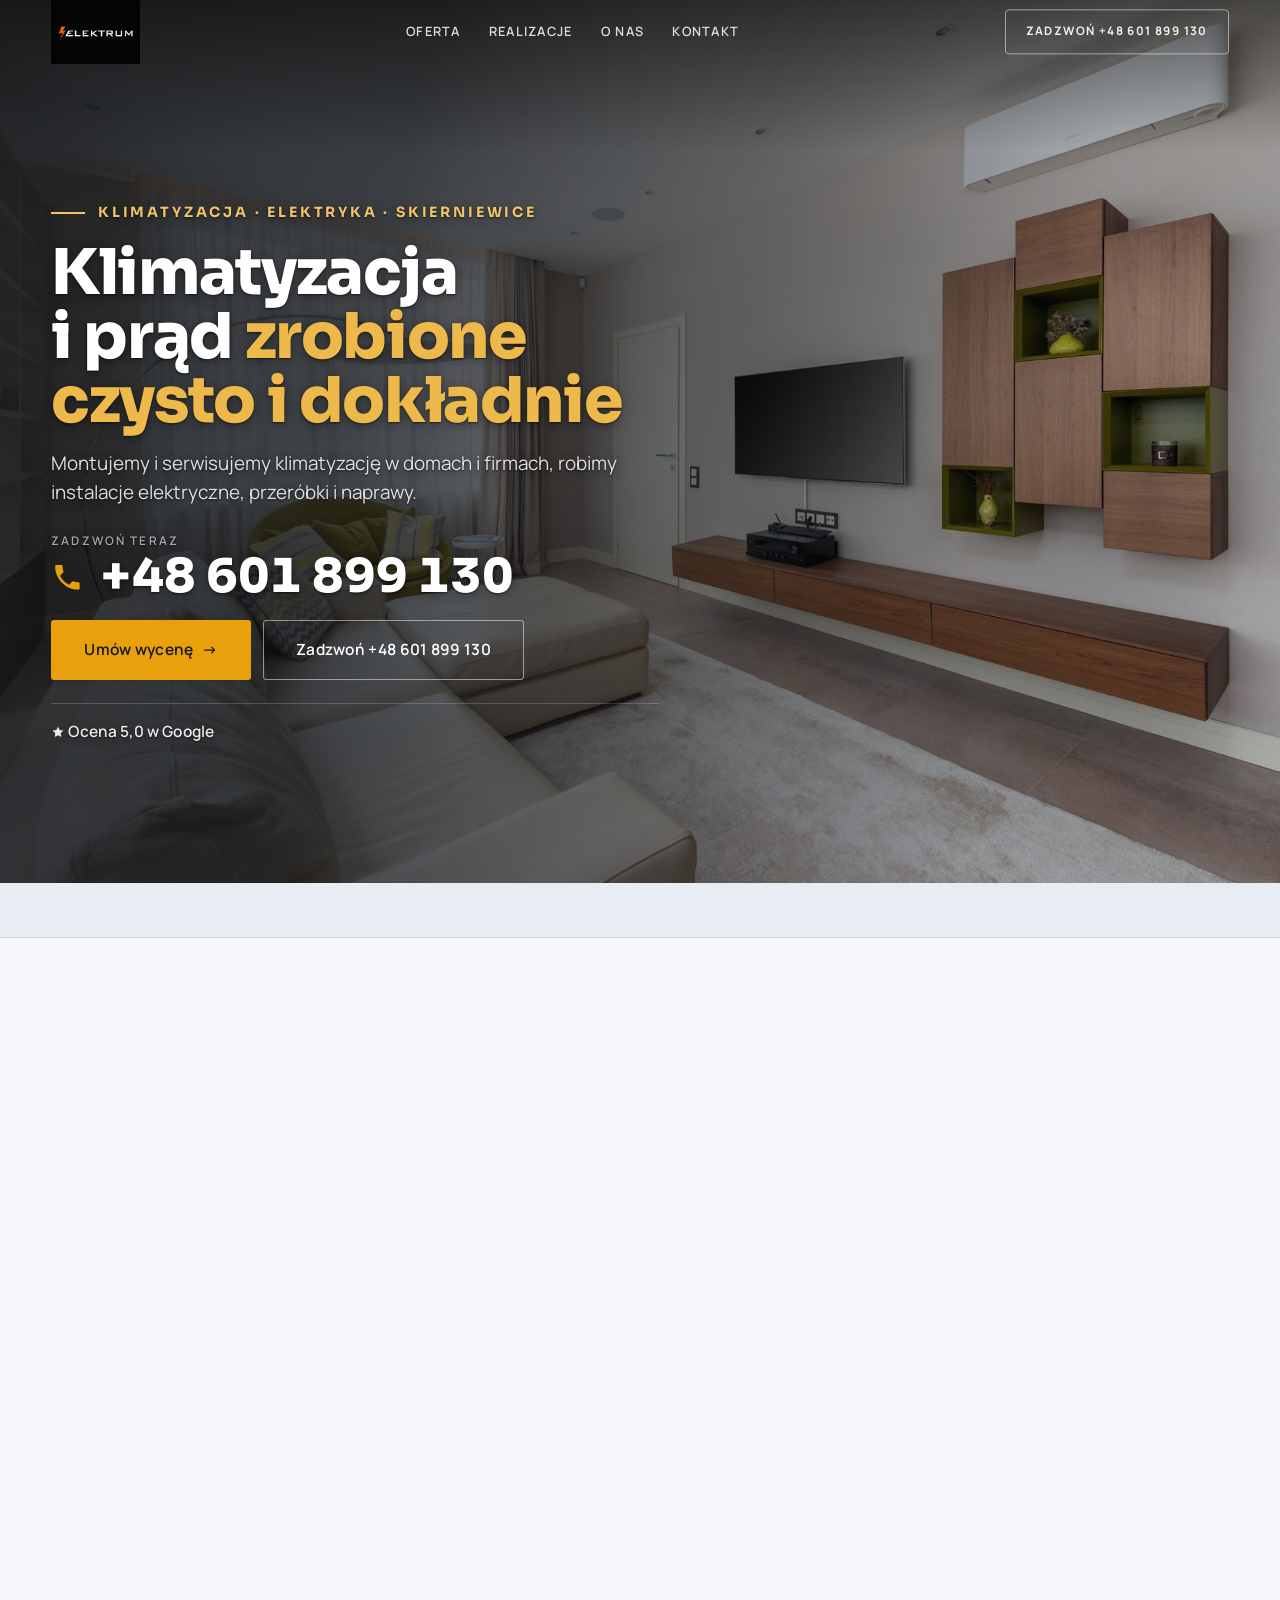
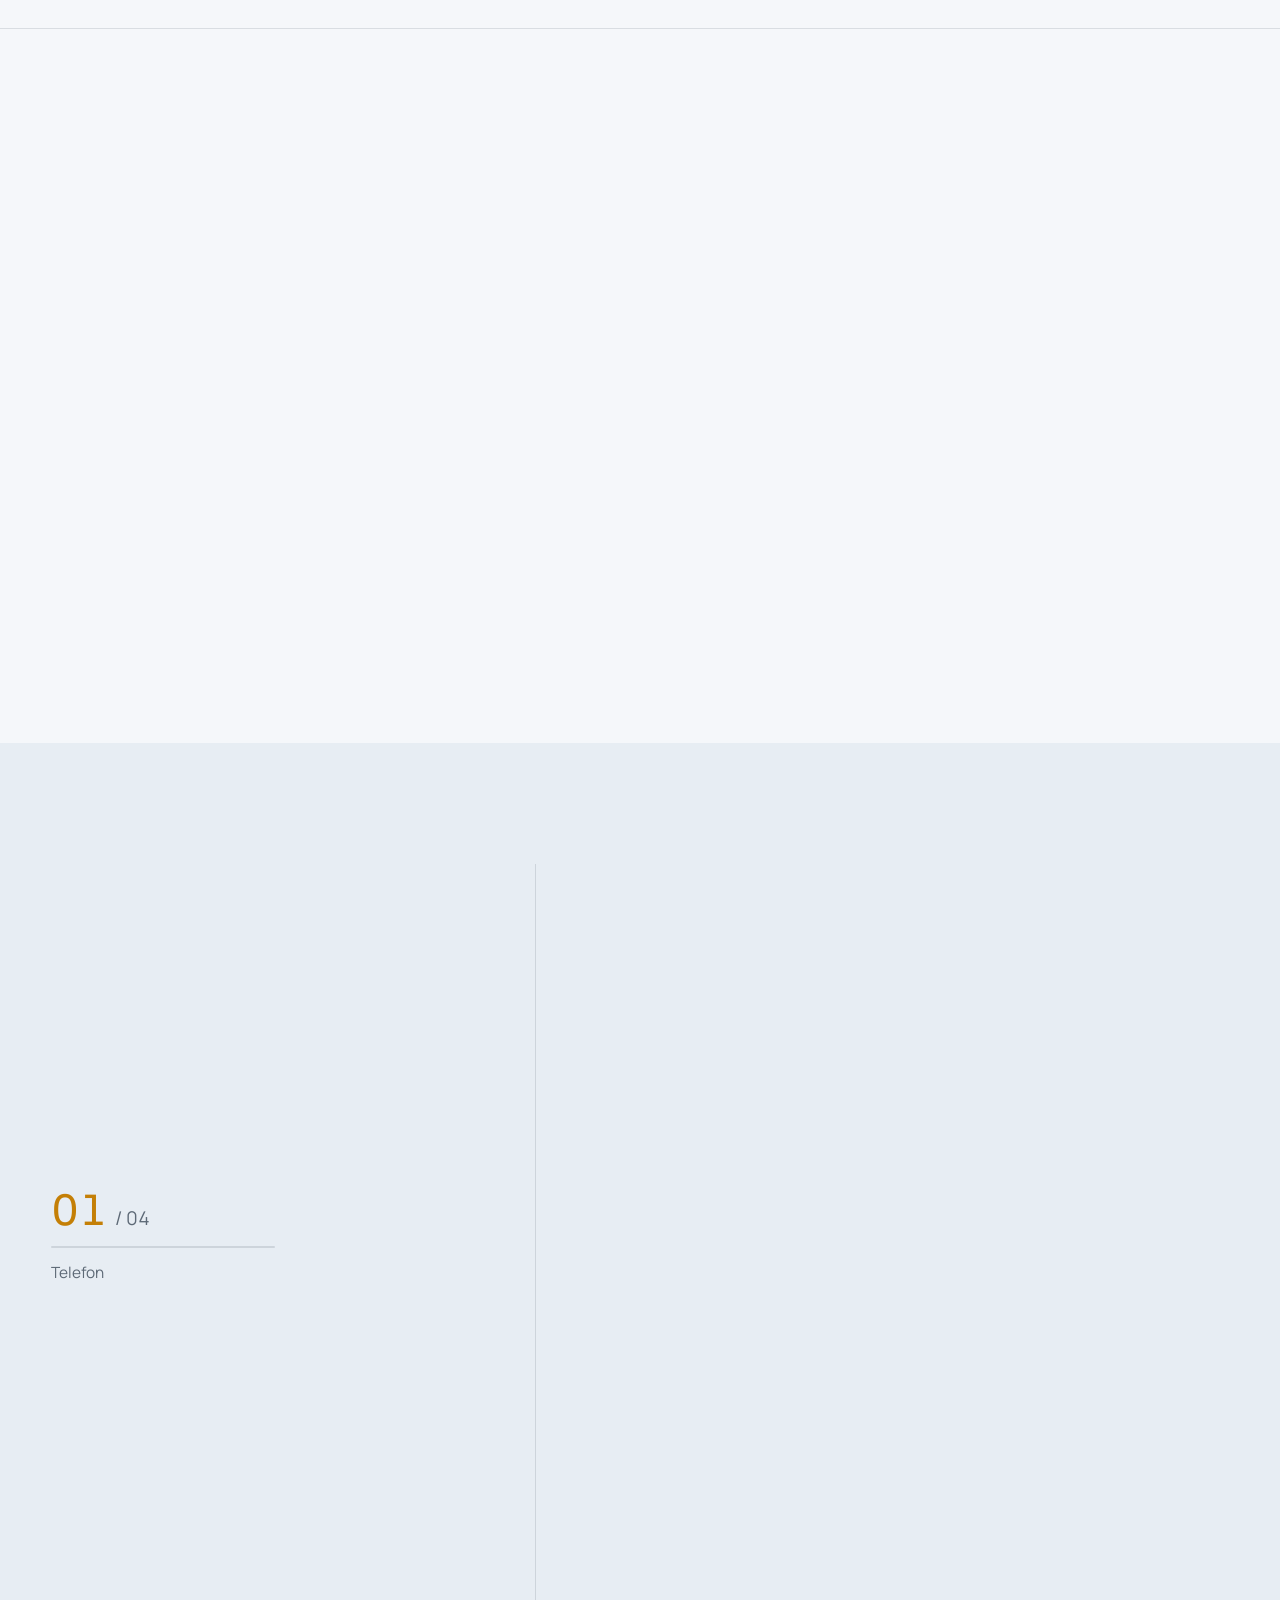
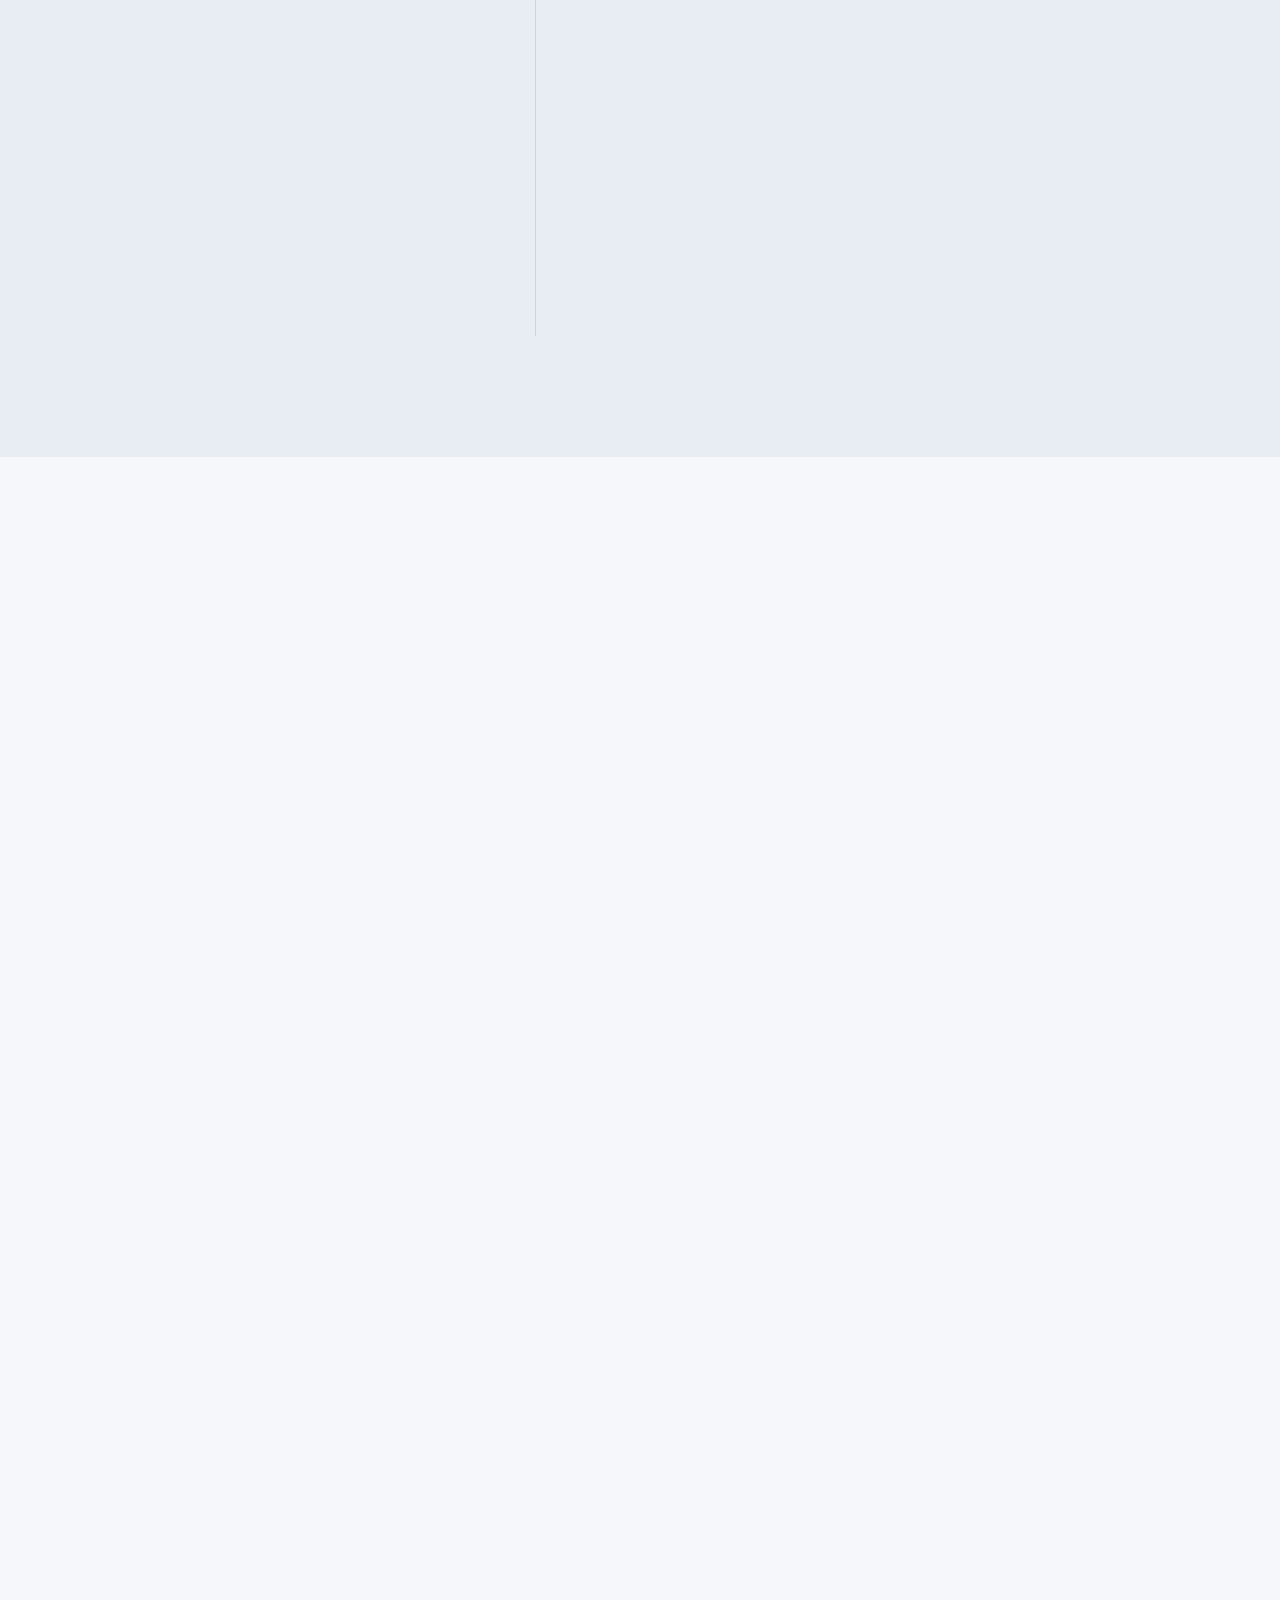
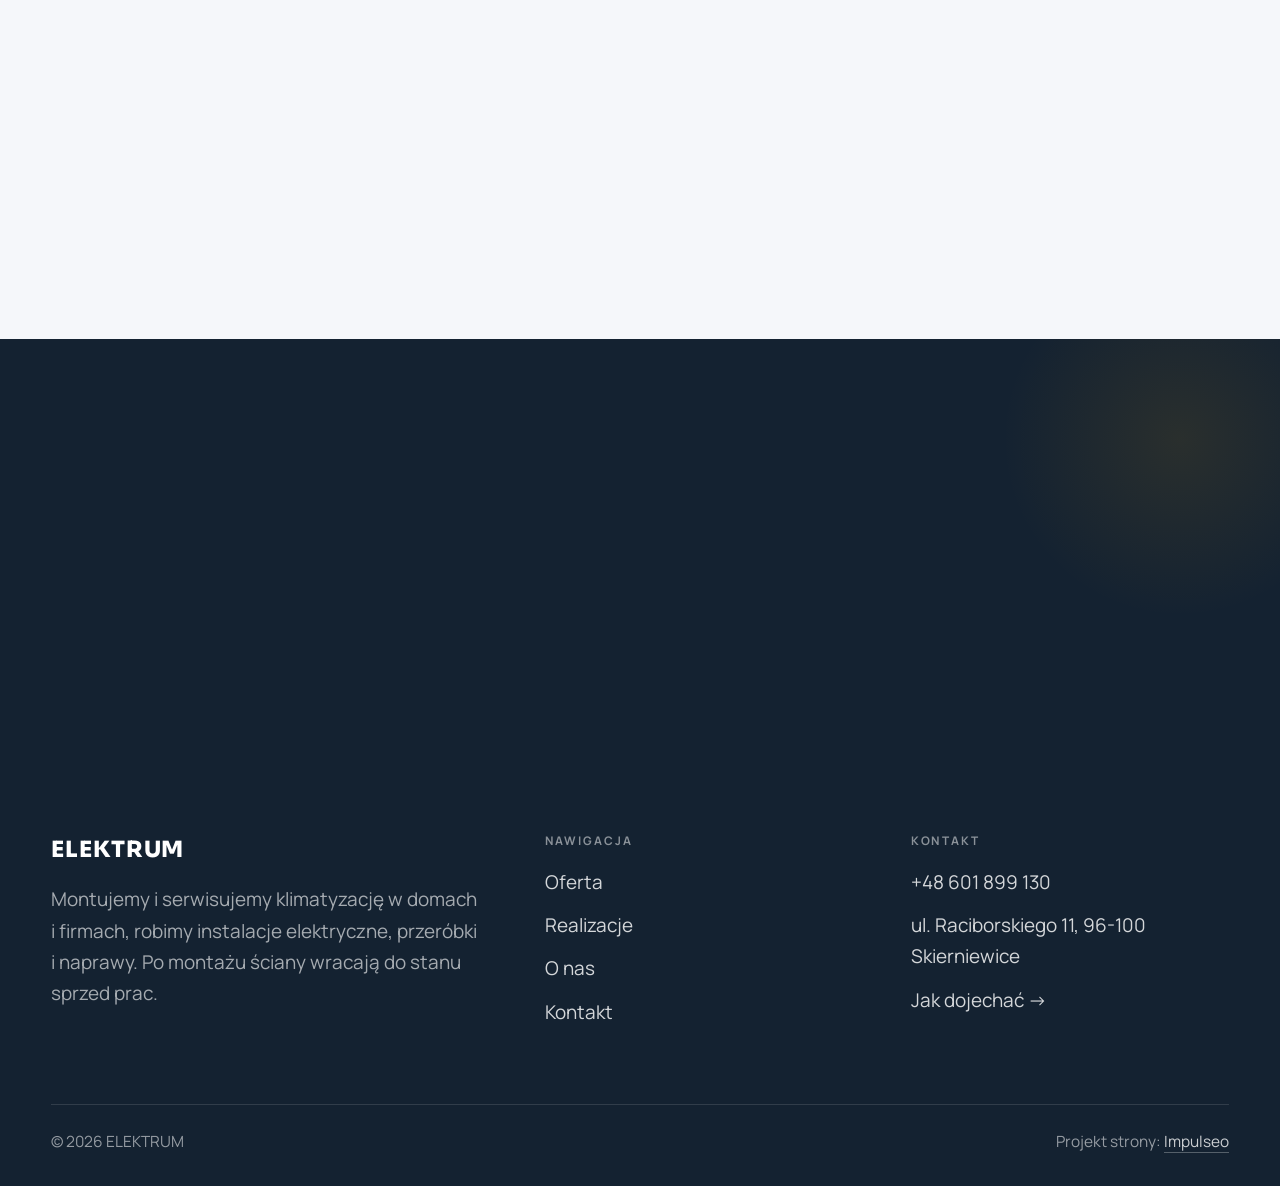
==== index.html @ 2ae84f82 "Strona demo: elektrum" ====
<!DOCTYPE html>
<html lang="pl">
<head>
<meta charset="UTF-8">
<meta name="viewport" content="width=device-width, initial-scale=1.0">
<title>ELEKTRUM - Klimatyzacja i elektryka · Skierniewice</title>
<meta name="description" content="ELEKTRUM - montaż i serwis klimatyzacji, instalacje elektryczne, przeróbki i naprawy. Skierniewice, mazowieckie i łódzkie. Zadzwoń i umów wycenę.">
<link rel="canonical" href="https://kris20032.github.io/elektrum/">
<meta name="robots" content="noindex, nofollow">
<meta property="og:type" content="website">
<meta property="og:locale" content="pl_PL">
<meta property="og:site_name" content="ELEKTRUM">
<meta property="og:title" content="ELEKTRUM - Klimatyzacja i elektryka · Skierniewice">
<meta property="og:description" content="ELEKTRUM - montaż i serwis klimatyzacji, instalacje elektryczne, przeróbki i naprawy. Skierniewice, mazowieckie i łódzkie. Zadzwoń i umów wycenę.">
<meta property="og:url" content="https://kris20032.github.io/elektrum/">
<meta property="og:image" content="https://kris20032.github.io/elektrum/img/og.jpg">
<meta property="og:image:width" content="1200">
<meta property="og:image:height" content="630">
<meta name="twitter:card" content="summary_large_image">
<script type="application/ld+json">{"@context": "https://schema.org", "@type": "LocalBusiness", "name": "ELEKTRUM", "url": "https://kris20032.github.io/elektrum/", "telephone": "+48601899130", "image": "https://kris20032.github.io/elektrum/img/og.jpg", "areaServed": "Skierniewice", "sameAs": ["https://www.oferteo.pl/elektrum-patryk-brytan/firma/5380933"]}</script>
<link rel="preconnect" href="https://fonts.googleapis.com">
<link rel="preconnect" href="https://fonts.gstatic.com" crossorigin>
<link href="https://fonts.googleapis.com/css2?family=Sora:wght@600;700;800&family=Manrope:wght@400;500;600&display=swap" rel="stylesheet">
<link rel="stylesheet" href="assets/styles.css?v=295d6cc1">
</head>
<body>

<header class="nav">
  <div class="wrap nav-inner">
    <a class="brand brand-has-logo" href="index.html"><img class="brand-logo" src="img/logo.png" alt="ELEKTRUM" width="558" height="400" decoding="async"></a>
    <nav class="nav-links">
      <a href="oferta.html">Oferta</a>
      <a href="realizacje.html">Realizacje</a>
      <a href="o-nas.html">O nas</a>
      <a href="kontakt.html">Kontakt</a>
      <a href="tel:+48601899130" class="btn btn-accent">Zadzwoń +48 601 899 130</a>
    </nav>
    <button class="nav-toggle" aria-label="Menu"><span></span><span></span><span></span></button>
  </div>
</header>

<main>
<section class="hero-fach">
  <img class="hf-photo" src="img/hero.jpg" fetchpriority="high" data-rotate="img/g1.jpg|img/g2.jpg" alt="ELEKTRUM" width="1800" height="1201">
  <div class="hf-panel">
    <div class="hf-inner">
      <span class="hf-kicker">Klimatyzacja · Elektryka · Skierniewice</span>
      <h1 class="hf-title">Klimatyzacja i prąd <em>zrobione czysto i dokładnie</em></h1>
      <p class="hf-lead">Montujemy i serwisujemy klimatyzację w domach i firmach, robimy instalacje elektryczne, przeróbki i naprawy.</p>
      <a class="hf-phone" href="tel:+48601899130"><span class="hf-phone-lab">Zadzwoń teraz</span><span class="hf-phone-num"><svg class="ico-tel" width="16" height="16" viewBox="0 0 24 24" fill="none" aria-hidden="true"><path d="M6.6 10.8a15.5 15.5 0 0 0 6.6 6.6l2.2-2.2a1 1 0 0 1 1-.24 11.4 11.4 0 0 0 3.6.58 1 1 0 0 1 1 1V20a1 1 0 0 1-1 1A17 17 0 0 1 3 4a1 1 0 0 1 1-1h3.5a1 1 0 0 1 1 1c0 1.25.2 2.46.58 3.6a1 1 0 0 1-.25 1l-2.23 2.2Z" fill="currentColor"/></svg> +48 601 899 130</span></a>
      <div class="hf-actions">
        <a href="kontakt.html" class="btn btn-accent">Umów wycenę <span class="arr">→</span></a>
        <a href="tel:+48601899130" class="btn btn-ghost hf-ghost">Zadzwoń +48 601 899 130</a>
      </div>
      <div class="hf-trust"><svg class="ico-star" width="14" height="14" viewBox="0 0 24 24" style="vertical-align:-2px" aria-hidden="true"><path d="M12 2.8l2.85 5.8 6.4.93-4.63 4.5 1.1 6.37L12 17.4l-5.72 3 1.1-6.37-4.63-4.5 6.4-.93L12 2.8Z" fill="currentColor"/></svg> Ocena 5,0 w Google</div>
    </div>
  </div>
</section>
<section class="fach-promise">
  <div class="wrap">
    <ul class="fp-row reveal"><li>Dobór urządzenia</li><li>Montaż i serwis</li><li>Ściany jak przed montażem</li></ul>
  </div>
</section>
<section class="objawy">
  <div class="wrap">
    <div class="head reveal">
      <span class="eyebrow">Zacznij tutaj</span>
      <h2>Z czym dzwonisz?</h2>
      <p>Powiedz, co chcesz zrobić. Doradzimy i podamy cenę.</p>
    </div>
    <div class="obj-grid">
      <a class="obj-tile reveal" href="kontakt.html"><span class="ot-row"><span class="ot-name">Klimatyzacja do mieszkania</span><span class="ot-arr" aria-hidden="true">→</span></span></a>
      <a class="obj-tile reveal" href="kontakt.html"><span class="ot-row"><span class="ot-name">Klimatyzacja do domu</span><span class="ot-arr" aria-hidden="true">→</span></span></a>
      <a class="obj-tile reveal" href="kontakt.html"><span class="ot-row"><span class="ot-name">Klimatyzacja do biura</span><span class="ot-arr" aria-hidden="true">→</span></span></a>
      <a class="obj-tile reveal" href="kontakt.html"><span class="ot-row"><span class="ot-name">Serwis klimatyzacji</span><span class="ot-arr" aria-hidden="true">→</span></span></a>
      <a class="obj-tile reveal" href="kontakt.html"><span class="ot-row"><span class="ot-name">Nowa instalacja elektryczna</span><span class="ot-arr" aria-hidden="true">→</span></span></a>
      <a class="obj-tile reveal" href="kontakt.html"><span class="ot-row"><span class="ot-name">Podłączenie płyty indukcyjnej</span><span class="ot-arr" aria-hidden="true">→</span></span></a>
    </div>
  </div>
</section>
<section class="opinie-mini" aria-label="Opinie klientów">
  <div class="wrap">
    <div class="om-row">
      <div class="om-item reveal"><blockquote>„​Z całego serca polecam!”</blockquote><span class="om-autor">Rafał Grochulski</span></div>
      <div class="om-item reveal"><blockquote>„Pan Patryk wykonywał instalację dwóch klimatyzacji z odtworzeniem ścian do stanu pierwotnego - robota perfekt.”</blockquote><span class="om-autor">Patryk Szczes</span></div>
    </div>
  </div>
</section>
<section class="gateways-band">
  <div class="wrap">
    <div class="gateways">
      <a href="oferta.html" class="gateway reveal"><img src="img/g5.jpg" alt="Klimatyzacja do domu i mieszkania" loading="lazy" width="1800" height="1201" decoding="async"><span class="g-ttl">Klimatyzacja do domu i mieszkania</span></a>
      <a href="oferta.html" class="gateway reveal"><img src="img/g6.jpg" alt="Klimatyzacja do biura i lokalu" loading="lazy" width="1800" height="1201" decoding="async"><span class="g-ttl">Klimatyzacja do biura i lokalu</span></a>
      <a href="oferta.html" class="gateway reveal"><img src="img/g7.jpg" alt="Serwis klimatyzacji" loading="lazy" width="1800" height="1201" decoding="async"><span class="g-ttl">Serwis klimatyzacji</span></a>
    </div>
  </div>
</section>
<section class="proces proces-os fachowcy">
  <div class="wrap proc-grid">
    <div class="proc-side">
      <div class="head reveal">
        <span class="eyebrow">Jak pracujemy</span>
        <h2>Wiesz, na czym stoisz - na każdym etapie</h2>
        <p>Od pierwszego telefonu do odbioru roboty - krok po kroku.</p>
      </div>
      <div class="proc-count" aria-hidden="true"><span class="pc-cur">01</span><span class="pc-all">/ 04</span></div>
      <div class="proc-bar" aria-hidden="true"><i></i></div>
      <p class="proc-now" aria-hidden="true">Telefon</p>
    </div>
    <ol class="proces-line">
      <li class="reveal"><span class="pno">01</span><h3>Telefon</h3><p>Mówisz, co chcesz zrobić: klimatyzator do sypialni, nowa rozdzielnica, gniazdo w kuchni.</p></li>
      <li class="reveal"><span class="pno">02</span><h3>Dobór i wycena</h3><p>Oglądamy miejsce, doradzamy urządzenie i podajemy cenę, zanim zaczniemy.</p></li>
      <li class="reveal"><span class="pno">03</span><h3>Montaż</h3><p>Pracujemy czysto. Jak trzeba, dogadujemy się z glazurnikiem czy stolarzem, który u Ciebie robi.</p></li>
      <li class="reveal"><span class="pno">04</span><h3>Uruchomienie</h3><p>Uruchamiamy, sprawdzamy i pokazujemy, jak z tego korzystać.</p></li>
    </ol>
  </div>
</section>
<section>
  <div class="wrap">
    <div class="head reveal">
      <span class="eyebrow">Realizacje</span>
      <h2>Przy pracy</h2>
      <p>Zdjęcia z naszych montaży: jednostki zewnętrzne, serwis i rozdzielnice.</p>
    </div>
    <div class="gallery">
      <div class="tile t-two3 reveal"><img src="img/g3.jpg" alt="ELEKTRUM" loading="lazy" width="1200" height="1600" decoding="async"></div>
      <div class="tile t-third reveal"><img src="img/g4.jpg" alt="ELEKTRUM" loading="lazy" width="894" height="564" decoding="async"></div>
      <div class="tile t-third reveal"><img src="img/about.jpg" alt="ELEKTRUM" loading="lazy" width="1200" height="1600" decoding="async"></div>
      <div class="tile t-third reveal"><img src="img/g8.jpg" alt="ELEKTRUM" loading="lazy" width="1800" height="1201" decoding="async"></div>
      <div class="tile t-third reveal"><img src="img/g9.jpg" alt="ELEKTRUM" loading="lazy" width="1800" height="1201" decoding="async"></div>
    </div>
    <div style="margin-top:var(--space-7)" class="reveal"><a href="realizacje.html" class="btn btn-accent">Pełna galeria <span class="arr">→</span></a></div>
  </div>
</section>
<section class="fach-uslugi">
  <div class="wrap">
    <div class="head reveal">
      <span class="eyebrow">Co robimy</span>
      <h2>Zakres usług</h2>
      <p>Roboty, które wykonuję regularnie - rozpisane razem z cenami.</p>
    </div>
    <ul class="fu-list">
      <li class="fu-row reveal"><div class="fu-name">Klimatyzacja do domu i mieszkania</div><div class="fu-desc">Doradzamy, jakie urządzenie i w którym miejscu ma sens. Montujemy jednostkę wewnętrzną i zewnętrzną, prowadzimy instalację i uruchamiamy.</div><a class="fu-cta" href="kontakt.html">Wycena <span class="arr">→</span></a></li>
      <li class="fu-row reveal"><div class="fu-name">Klimatyzacja do biura i lokalu</div><div class="fu-desc">Chłodzenie i dogrzewanie w biurze, sklepie czy gabinecie. Dobieramy moc do powierzchni i ustalamy montaż tak, żeby nie stawała praca.</div><a class="fu-cta" href="kontakt.html">Wycena <span class="arr">→</span></a></li>
      <li class="fu-row reveal"><div class="fu-name">Serwis klimatyzacji</div><div class="fu-desc">Czyszczenie, odgrzybianie i kontrola układu. Sprawdzamy ciśnienia manometrem, żeby urządzenie chłodziło jak w dniu montażu.</div><a class="fu-cta" href="kontakt.html">Wycena <span class="arr">→</span></a></li>
      <li class="fu-row reveal"><div class="fu-name">Instalacje elektryczne</div><div class="fu-desc">Nowe instalacje w domach i mieszkaniach. Rozdzielnica z zabezpieczeniami, obwody i osprzęt.</div><a class="fu-cta" href="kontakt.html">Wycena <span class="arr">→</span></a></li>
      <li class="fu-row reveal"><div class="fu-name">Przeróbki i naprawy</div><div class="fu-desc">Dokładamy gniazda, przenosimy punkty, szukamy przyczyny, gdy coś wybija.</div><a class="fu-cta" href="kontakt.html">Wycena <span class="arr">→</span></a></li>
      <li class="fu-row reveal"><div class="fu-name">Płyty indukcyjne i drobne prace</div><div class="fu-desc">Podłączamy płyty indukcyjne, piekarniki i inne urządzenia. Drobne zlecenia też bierzemy.</div><a class="fu-cta" href="kontakt.html">Wycena <span class="arr">→</span></a></li>
    </ul>
    <div style="margin-top:var(--space-7)" class="reveal"><a href="oferta.html" class="btn btn-ghost">Pełna oferta <span class="arr">→</span></a></div>
  </div>
</section>
<section class="stopklatka" aria-hidden="true">
  <div class="stk-bg" style="background-image:url(img/g10.jpg)"></div>
</section>
<section class="opinie">
  <div class="wrap">
    <div class="head center reveal">
      <span class="eyebrow">Opinie</span>
      <h2>Co mówią klienci</h2>
    </div>
    <p class="op-meta reveal"><span class="g-badge"><svg class="gb-ico" viewBox="0 0 24 24" width="18" height="18" aria-hidden="true"><path fill="#4285F4" d="M22.56 12.25c0-.78-.07-1.53-.2-2.25H12v4.26h5.92c-.26 1.37-1.04 2.53-2.21 3.31v2.77h3.57c2.08-1.92 3.28-4.74 3.28-8.09z"/><path fill="#34A853" d="M12 23c2.97 0 5.46-.98 7.28-2.66l-3.57-2.77c-.98.66-2.23 1.06-3.71 1.06-2.86 0-5.29-1.93-6.16-4.53H2.18v2.84C3.99 20.53 7.7 23 12 23z"/><path fill="#FBBC05" d="M5.84 14.09c-.22-.66-.35-1.36-.35-2.09s.13-1.43.35-2.09V7.07H2.18C1.43 8.55 1 10.22 1 12s.43 3.45 1.18 4.93l2.85-2.22.81-.62z"/><path fill="#EA4335" d="M12 5.38c1.62 0 3.06.56 4.21 1.64l3.15-3.15C17.45 2.09 14.97 1 12 1 7.7 1 3.99 3.47 2.18 7.07l3.66 2.84c.87-2.6 3.3-4.53 6.16-4.53z"/></svg><b class="gb-ocena">5,0</b><svg class="gb-stars" viewBox="0 0 90 18" width="74" height="14.8" aria-hidden="true"><g fill="currentColor" opacity=".26"><path transform="translate(0,0)" d="M9 1.6l2.2 4.46 4.92.72-3.56 3.47.84 4.9L9 12.74l-4.4 2.31.84-4.9L1.88 6.68l4.92-.72L9 1.6Z"/><path transform="translate(18,0)" d="M9 1.6l2.2 4.46 4.92.72-3.56 3.47.84 4.9L9 12.74l-4.4 2.31.84-4.9L1.88 6.68l4.92-.72L9 1.6Z"/><path transform="translate(36,0)" d="M9 1.6l2.2 4.46 4.92.72-3.56 3.47.84 4.9L9 12.74l-4.4 2.31.84-4.9L1.88 6.68l4.92-.72L9 1.6Z"/><path transform="translate(54,0)" d="M9 1.6l2.2 4.46 4.92.72-3.56 3.47.84 4.9L9 12.74l-4.4 2.31.84-4.9L1.88 6.68l4.92-.72L9 1.6Z"/><path transform="translate(72,0)" d="M9 1.6l2.2 4.46 4.92.72-3.56 3.47.84 4.9L9 12.74l-4.4 2.31.84-4.9L1.88 6.68l4.92-.72L9 1.6Z"/></g><clipPath id="gs1000"><rect x="0" y="0" width="90.0" height="18"/></clipPath><g fill="#FBBC04" clip-path="url(#gs1000)"><path transform="translate(0,0)" d="M9 1.6l2.2 4.46 4.92.72-3.56 3.47.84 4.9L9 12.74l-4.4 2.31.84-4.9L1.88 6.68l4.92-.72L9 1.6Z"/><path transform="translate(18,0)" d="M9 1.6l2.2 4.46 4.92.72-3.56 3.47.84 4.9L9 12.74l-4.4 2.31.84-4.9L1.88 6.68l4.92-.72L9 1.6Z"/><path transform="translate(36,0)" d="M9 1.6l2.2 4.46 4.92.72-3.56 3.47.84 4.9L9 12.74l-4.4 2.31.84-4.9L1.88 6.68l4.92-.72L9 1.6Z"/><path transform="translate(54,0)" d="M9 1.6l2.2 4.46 4.92.72-3.56 3.47.84 4.9L9 12.74l-4.4 2.31.84-4.9L1.88 6.68l4.92-.72L9 1.6Z"/><path transform="translate(72,0)" d="M9 1.6l2.2 4.46 4.92.72-3.56 3.47.84 4.9L9 12.74l-4.4 2.31.84-4.9L1.88 6.68l4.92-.72L9 1.6Z"/></g></svg><span class="gb-txt">w Google</span></span></p>
    <p class="op-meta reveal"><a class="op-google" href="https://maps.google.com/?cid=10066918121127528012&amp;g_mp=CiVnb29nbGUubWFwcy5wbGFjZXMudjEuUGxhY2VzLkdldFBsYWNlEAIYBCAA" target="_blank" rel="noopener"><svg class="op-g-ico" viewBox="0 0 24 24" width="17" height="17" aria-hidden="true"><path fill="#4285F4" d="M22.56 12.25c0-.78-.07-1.53-.2-2.25H12v4.26h5.92c-.26 1.37-1.04 2.53-2.21 3.31v2.77h3.57c2.08-1.92 3.28-4.74 3.28-8.09z"/><path fill="#34A853" d="M12 23c2.97 0 5.46-.98 7.28-2.66l-3.57-2.77c-.98.66-2.23 1.06-3.71 1.06-2.86 0-5.29-1.93-6.16-4.53H2.18v2.84C3.99 20.53 7.7 23 12 23z"/><path fill="#FBBC05" d="M5.84 14.09c-.22-.66-.35-1.36-.35-2.09s.13-1.43.35-2.09V7.07H2.18C1.43 8.55 1 10.22 1 12s.43 3.45 1.18 4.93l2.85-2.22.81-.62z"/><path fill="#EA4335" d="M12 5.38c1.62 0 3.06.56 4.21 1.64l3.15-3.15C17.45 2.09 14.97 1 12 1 7.7 1 3.99 3.47 2.18 7.07l3.66 2.84c.87-2.6 3.3-4.53 6.16-4.53z"/></svg><span>Zobacz opinie w Google</span><span class="arr">→</span></a></p>
    <div class="opinie-grid">
      <figure class="op-card reveal"><span class="op-star"><svg class="ico-star" width="14" height="14" viewBox="0 0 24 24" style="vertical-align:-2px" aria-hidden="true"><path d="M12 2.8l2.85 5.8 6.4.93-4.63 4.5 1.1 6.37L12 17.4l-5.72 3 1.1-6.37-4.63-4.5 6.4-.93L12 2.8Z" fill="currentColor"/></svg><svg class="ico-star" width="14" height="14" viewBox="0 0 24 24" style="vertical-align:-2px" aria-hidden="true"><path d="M12 2.8l2.85 5.8 6.4.93-4.63 4.5 1.1 6.37L12 17.4l-5.72 3 1.1-6.37-4.63-4.5 6.4-.93L12 2.8Z" fill="currentColor"/></svg><svg class="ico-star" width="14" height="14" viewBox="0 0 24 24" style="vertical-align:-2px" aria-hidden="true"><path d="M12 2.8l2.85 5.8 6.4.93-4.63 4.5 1.1 6.37L12 17.4l-5.72 3 1.1-6.37-4.63-4.5 6.4-.93L12 2.8Z" fill="currentColor"/></svg><svg class="ico-star" width="14" height="14" viewBox="0 0 24 24" style="vertical-align:-2px" aria-hidden="true"><path d="M12 2.8l2.85 5.8 6.4.93-4.63 4.5 1.1 6.37L12 17.4l-5.72 3 1.1-6.37-4.63-4.5 6.4-.93L12 2.8Z" fill="currentColor"/></svg><svg class="ico-star" width="14" height="14" viewBox="0 0 24 24" style="vertical-align:-2px" aria-hidden="true"><path d="M12 2.8l2.85 5.8 6.4.93-4.63 4.5 1.1 6.37L12 17.4l-5.72 3 1.1-6.37-4.63-4.5 6.4-.93L12 2.8Z" fill="currentColor"/></svg></span><blockquote>​Z całego serca polecam! Jako właściciel firmy pan Patryk osobiście dba o każdy, nawet najmniejszy detal i od razu widać, że praca jest jego pasją. Montaż klimatyzacji przebiegł sprawnie, czysto i niezwykle precyzyjnie.</blockquote><span class="op-autor">Rafał Grochulski</span></figure>
      <figure class="op-card reveal"><span class="op-star"><svg class="ico-star" width="14" height="14" viewBox="0 0 24 24" style="vertical-align:-2px" aria-hidden="true"><path d="M12 2.8l2.85 5.8 6.4.93-4.63 4.5 1.1 6.37L12 17.4l-5.72 3 1.1-6.37-4.63-4.5 6.4-.93L12 2.8Z" fill="currentColor"/></svg><svg class="ico-star" width="14" height="14" viewBox="0 0 24 24" style="vertical-align:-2px" aria-hidden="true"><path d="M12 2.8l2.85 5.8 6.4.93-4.63 4.5 1.1 6.37L12 17.4l-5.72 3 1.1-6.37-4.63-4.5 6.4-.93L12 2.8Z" fill="currentColor"/></svg><svg class="ico-star" width="14" height="14" viewBox="0 0 24 24" style="vertical-align:-2px" aria-hidden="true"><path d="M12 2.8l2.85 5.8 6.4.93-4.63 4.5 1.1 6.37L12 17.4l-5.72 3 1.1-6.37-4.63-4.5 6.4-.93L12 2.8Z" fill="currentColor"/></svg><svg class="ico-star" width="14" height="14" viewBox="0 0 24 24" style="vertical-align:-2px" aria-hidden="true"><path d="M12 2.8l2.85 5.8 6.4.93-4.63 4.5 1.1 6.37L12 17.4l-5.72 3 1.1-6.37-4.63-4.5 6.4-.93L12 2.8Z" fill="currentColor"/></svg><svg class="ico-star" width="14" height="14" viewBox="0 0 24 24" style="vertical-align:-2px" aria-hidden="true"><path d="M12 2.8l2.85 5.8 6.4.93-4.63 4.5 1.1 6.37L12 17.4l-5.72 3 1.1-6.37-4.63-4.5 6.4-.93L12 2.8Z" fill="currentColor"/></svg></span><blockquote>Pan Patryk wykonywał instalację dwóch klimatyzacji z odtworzeniem ścian do stanu pierwotnego - robota perfekt. Polecam</blockquote><span class="op-autor">Patryk Szczes</span></figure>
    </div>
  </div>
</section>
<section class="obszar">
  <div class="wrap">
    <div class="head center reveal">
      <span class="eyebrow">Obszar działania</span>
      <h2>Dojeżdżamy do Ciebie</h2>
    </div>
    <p class="obszar-txt reveal" style="text-align:center;max-width:60ch;margin:0 auto 1.4rem">Skierniewice i okolice, województwo łódzkie i mazowieckie. Zadzwoń i zapytaj o termin w Twojej miejscowości.</p>
    <ul class="obszar-list reveal"><li class="is-home">Skierniewice</li><li>+ okolice</li></ul>
    <div class="obszar-mapa reveal" style="margin-top:var(--space-7)">
      <iframe title="Obszar działania - Skierniewice i okolice" src="https://maps.google.com/maps?q=51.9411383%2C20.1467806&amp;z=11&amp;output=embed" loading="lazy" referrerpolicy="no-referrer-when-downgrade" style="width:100%;height:clamp(280px,38vh,420px);border:0;display:block;border-radius:var(--r-md)"></iframe>
    </div>
  </div>
</section>
<section class="cta">
  <div class="wrap">
    <div class="reveal">
      <span class="eyebrow">Współpraca</span>
      <h2>Potrzebujesz fachowca? Wycenimy za darmo.</h2>
      <p>Odezwij się - umówimy oględziny i usłyszysz konkretną kwotę. Za darmo.</p>
    </div>
    <div class="cta-actions reveal">
      <a href="kontakt.html" class="btn btn-light">Umów wycenę <span class="arr">→</span></a>
      <a href="tel:+48601899130" class="btn btn-ghost btn-ghost-cta">+48 601 899 130</a>
    </div>
  </div>
</section>
</main>

<footer>
  <div class="wrap">
    <div class="foot-grid">
      <div class="foot-brand">
        <div class="name">ELEKTRUM</div>
        <p>Montujemy i serwisujemy klimatyzację w domach i firmach, robimy instalacje elektryczne, przeróbki i naprawy. Po montażu ściany wracają do stanu sprzed prac.</p>
      </div>
      <div class="foot-col">
        <h4>Nawigacja</h4>
        <a href="oferta.html">Oferta</a>
        <a href="realizacje.html">Realizacje</a>
        <a href="o-nas.html">O nas</a>
        <a href="kontakt.html">Kontakt</a>
      </div>
      <div class="foot-col">
        <h4>Kontakt</h4>
        <a href="tel:+48601899130">+48 601 899 130</a>
        <p>ul. Raciborskiego 11, 96-100 Skierniewice</p>
        <a href="https://maps.google.com/?cid=10066918121127528012&g_mp=CiVnb29nbGUubWFwcy5wbGFjZXMudjEuUGxhY2VzLkdldFBsYWNlEAIYBCAA" target="_blank" rel="noopener">Jak dojechać →</a>
      </div>
    </div>
    <div class="foot-bot">
      <span>© 2026 ELEKTRUM</span>
      <span>Projekt strony: <a class="foot-credit" href="https://impulseo.pl" target="_blank" rel="noopener">Impulseo</a></span>
    </div>
  </div>
</footer>
<div class="sticky-call"><a class="sc-call" href="tel:+48601899130"><svg class="ico-tel" width="16" height="16" viewBox="0 0 24 24" fill="none" aria-hidden="true"><path d="M6.6 10.8a15.5 15.5 0 0 0 6.6 6.6l2.2-2.2a1 1 0 0 1 1-.24 11.4 11.4 0 0 0 3.6.58 1 1 0 0 1 1 1V20a1 1 0 0 1-1 1A17 17 0 0 1 3 4a1 1 0 0 1 1-1h3.5a1 1 0 0 1 1 1c0 1.25.2 2.46.58 3.6a1 1 0 0 1-.25 1l-2.23 2.2Z" fill="currentColor"/></svg> Zadzwoń</a><a class="sc-quote" href="kontakt.html">Umów wycenę</a></div>
<div class="demo-wazne" data-do="2026-10-22" data-cykl="3" hidden><svg class="dw-ico" width="13" height="13" viewBox="0 0 24 24" fill="none" aria-hidden="true"><circle cx="12" cy="12" r="8.6" stroke="currentColor" stroke-width="1.8"/><path d="M12 7.2V12l3.3 2" stroke="currentColor" stroke-width="1.8" stroke-linecap="round"/></svg><span class="dw-txt"></span></div>

<script src="assets/main.js"></script>
</body>
</html>
---- assets/styles.css ----
/* ============================================================
   STOLBASZ — premium, architektoniczny B2B fit-out
   Jasna paleta, zero brązu. System wg premium-web-craft.
   Projekt strony: Impulseo (impulseo.pl)
   ============================================================ */

:root{
  /* PALETA — jasna, architektoniczna, chłodna */
  --paper:#f5f7fa;          /* główne tło */
  --paper-2:#e7edf3;        /* sekcje alternatywne (chłodny jasny szary) */
  --paper-3:#e7edf3;        /* delikatne wypełnienia */
  --ink:#142231;            /* tekst główny — chłodny grafit */
  --ink-soft:#2c3e52;       /* nagłówki drugorzędne */
  --muted:#697785;          /* tekst poboczny */
  --line:rgba(20,34,49,.12);/* hairline */
  --accent:#e8a00c;         /* stonowany petrol-slate — jedyny akcent */
  --accent-d:#c47f06;
  --accent-soft:rgba(232,160,12,.10);
  --dark:#142231;           /* sekcje ciemne (stopka/CTA) */

  /* HOVER ZDJĘĆ — JEDEN standard dla całego silnika (decyzja K. 04.08.2026, artefakt z wariantami).
     AKTUALNE (K.+Szymon 09.08.2026, wybór z artefaktu 6 wariantów): zoom 1.05 przy 1.4s -
     przy tak długim czasie mocniejszy kadr NIE skacze, tylko „oddycha". Poprzedni standard
     (1.02 / .55s z 04.08) odbierany jako dynamiczny i szybki.
     Spoczynek lekko przygaszony, ale TYLKO tam, gdzie jest mysz (@media hover:hover) —
     na telefonie zdjęcia zostają w pełnej jasności. */
  --img-zoom:1.05;                   /* K.+Szymon 09.08: wariant F z artefaktu porównawczego */
  --img-rest:brightness(.95) saturate(.99);
  --img-hot:brightness(1.06) saturate(1.05);
  --img-dur:1.4s;                    /* K.+Szymon 09.08 (wariant F): powoli = elegancko */
  --img-ease:cubic-bezier(.16,.84,.44,1);  /* miękki ogon, efekt „oddychania" */

  /* ODSTĘPY — skala 4/8 */
  --space-1:4px; --space-2:8px; --space-3:12px; --space-4:16px; --space-5:24px;
  --space-6:32px; --space-7:48px; --space-8:64px; --space-9:96px; --space-10:128px;

  /* TYPOGRAFIA — fluid clamp() (skala podbita 16.07.2026: większe, czytelniejsze litery — uwaga Adama) */
  --text-sm:clamp(.9rem,.87rem + .12vw,1rem);
  --text-base:clamp(1.08rem,1.04rem + .18vw,1.2rem);
  --text-lg:clamp(1.24rem,1.15rem + .34vw,1.44rem);
  --text-h3:clamp(1.34rem,1.22rem + .55vw,1.66rem);
  --text-h2:clamp(2.1rem,1.66rem + 2.1vw,3.1rem);
  --text-h1:clamp(2.9rem,2.1rem + 4vw,5.1rem);

  /* PROMIENIE — architektoniczne, raczej ostre */
  --r-sm:3px; --r-md:6px; --r-lg:10px;

  /* RUCH */
  --ease:cubic-bezier(.25,.46,.45,.94); --dur:.24s;

  /* CIENIE — miękkie, warstwowe */
  --sh-sm:0 1px 2px rgba(16,24,32,.04), 0 2px 8px rgba(16,24,32,.05);
  --sh-md:0 2px 6px rgba(16,24,32,.05), 0 12px 28px -8px rgba(16,24,32,.12);
  --sh-lg:0 6px 14px rgba(16,24,32,.07), 0 26px 56px -18px rgba(16,24,32,.22);

  --hairline:1px solid var(--line);

  --font-display:'Sora','Manrope',sans-serif;
  --font-body:'Manrope',sans-serif;
}

*{box-sizing:border-box;margin:0;padding:0}
html{scroll-behavior:smooth}
body{
  font-family:var(--font-body);
  font-size:var(--text-base);
  line-height:1.65;
  color:var(--ink);
  background:var(--paper);
  -webkit-font-smoothing:antialiased;
  text-rendering:optimizeLegibility;
}
img{max-width:100%;height:auto;display:block}  /* height:auto = width/height z atrybutów trzyma proporcje (TOP#12) */
a{color:inherit;text-decoration:none}

.wrap{width:min(92%,1180px);margin-inline:auto}
section{padding-block:clamp(52px,6.5vw,96px)}

h1,h2,h3{font-family:var(--font-display);font-weight:700;line-height:1.08;letter-spacing:-.02em;color:var(--ink)}
h1{font-size:var(--text-h1);letter-spacing:-.035em}
h2{font-size:var(--text-h2);letter-spacing:-.025em}
h3{font-size:var(--text-h3)}
/* MIARA — długość wiersza. WCAG 2.2 SC 1.4.8: max 80 znaków; Butterick: 45–90.
   68ch daje realnie 72–78 znaków polskiego tekstu, czyli z zapasem pod granicą.
   Wcześniej limit miał TYLKO <p> — <li>, <blockquote> i <dd> nie miały żadnego,
   i to jedyny powód, dla którego 23 bloki na dwóch oddanych stronach jadą po
   83–106 znaków w wierszu (pomiar 07.08.2026, bramka `miara`).
   ⚠️ Listy i definicje ograniczamy TYLKO bez klasy: `ul`/`ol` z klasą to u nas
   układ (siatki kafli, menu), a nie tekst ciągły — tam miarę wyznacza układ. */
/* 60ch, nie 68ch (K. 10.08): po zmianie fontów na węższe kroje (DM Sans i spółka)
   w 68ch mieściło się ~90 znaków - bramka pikselowa słusznie zgłaszała przekroczenie
   granicy 80. Pomiar na żywej przeglądarce: 60ch = 90 znaków, 53ch = ~78 znaków, czyli normę WCAG 1.4.8. */
:root{ --miara:53ch }
p{max-width:min(100%,var(--miara))}
blockquote,
ul:not([class])>li, ol:not([class])>li,
dl:not([class])>dd{max-width:min(100%,var(--miara))}

/* ⚠️ Świadomie BEZ wyjątku `.tile p,.card p,.svc p{max-width:none}`, choć nasuwa się sam:
   te akapity BYŁY już ograniczone (stare `p{max-width:65ch}`), więc „wyjątek" nie odblokowałby
   niczego nowego — tylko ROZLUŹNIŁ stan sprzed zmiany na wszystkich demach naraz.
   `figcaption` żadna z reguł wyżej nie dotyczy, więc też nie potrzebuje zwolnienia. */

/* ŁAMANIE. `balance` wyrównuje długości wierszy w nagłówku, `pretty` pilnuje ostatniego
   wiersza akapitu, żeby nie został w nim jeden wyraz. Obsługiwane od Chrome 117 /
   Safari 17.5; starsze przeglądarki po prostu ignorują tę własność.
   `text-wrap:pretty` nie występowało dotąd ANI RAZ w silniku ani w repo klientów. */
h1,h2,h3,.lead,.lede{text-wrap:balance}
p,li,blockquote,dd{text-wrap:pretty}

.eyebrow{
  font-family:var(--font-body);
  font-size:var(--text-sm);
  font-weight:600;
  letter-spacing:.18em;
  text-transform:uppercase;
  color:var(--accent);
  display:inline-flex;align-items:center;gap:var(--space-3);
}
/* flex:none + margin-top = kreska trzyma się PIERWSZEJ linii. Wcześniej align-items:center
   centrowało ją względem całego bloku i przy zawinięciu (długi kicker typu
   „…WNĘTRZ · LESZNO · OD 2019") druga linia lądowała z brzydkim wcięciem. */
.eyebrow{align-items:flex-start}
.eyebrow>*,.eyebrow{text-wrap:balance}   /* dlugi kicker lamal sie na sierote typu samo „2019" w drugiej linii */
.eyebrow::before{content:"";width:28px;height:1px;background:var(--accent);display:inline-block;flex:none;margin-top:.62em}

.muted{color:var(--muted)}
.lead{font-size:var(--text-lg);line-height:1.55;color:var(--ink-soft);max-width:50ch}

/* ---------- BUTTONS ---------- */
.btn{
  display:inline-flex;align-items:center;gap:var(--space-2);
  font-weight:600;font-size:var(--text-sm);letter-spacing:.02em;
  padding:var(--space-4) var(--space-6);
  border-radius:var(--r-sm);
  transition:transform var(--dur) var(--ease),box-shadow var(--dur) var(--ease),background var(--dur) var(--ease);
  cursor:pointer;border:1px solid transparent;
}
.btn-accent{background:var(--accent);color:#fff;box-shadow:var(--sh-sm)}
.btn-accent:hover{background:var(--accent-d);transform:translateY(-2px);box-shadow:var(--sh-md)}
.btn-accent:active{transform:translateY(0);box-shadow:var(--sh-sm)}
.btn-ghost{background:transparent;color:var(--ink);border-color:var(--line)}
.btn-ghost:hover{border-color:var(--accent);color:var(--accent);transform:translateY(-2px)}
.btn-light{background:#fff;color:var(--ink);box-shadow:var(--sh-sm)}
.btn-light:hover{transform:translateY(-2px);box-shadow:var(--sh-md)}
.btn .arr{transition:transform var(--dur) var(--ease)}
.btn:hover .arr{transform:translateX(4px)}

/* ---------- NAV ---------- */
.nav{
  position:sticky;top:0;z-index:50;
  background:color-mix(in srgb,var(--paper) 88%,transparent);
  backdrop-filter:saturate(140%) blur(10px);
  border-bottom:var(--hairline);
}
.nav-inner{display:flex;align-items:center;justify-content:space-between;gap:var(--space-5);height:72px}
/* ANTY-NACHODZENIE (K. 05.08.2026): długa nazwa firmy + przycisk z pełnym numerem nie mieściły się w pasku
   i flex ściskał linki PONIŻEJ ich treści - "Kontakt" wchodził na ramkę "Zadzwoń +48 ...". Teraz ustępuje
   nazwa marki (skrót wielokropkiem), a menu i przycisk nigdy się nie kurczą ani nie zachodzą na siebie. */
.brand{display:flex;flex-direction:column;line-height:1;min-width:0;flex:0 1 auto}
.brand .name{font-family:var(--font-display);font-weight:800;font-size:1.35rem;letter-spacing:.04em;white-space:nowrap;overflow:hidden;text-overflow:ellipsis}
.brand .sub{font-size:.62rem;letter-spacing:.34em;text-transform:uppercase;color:var(--muted);margin-top:5px;white-space:nowrap;overflow:hidden;text-overflow:ellipsis}
.nav-links{display:flex;align-items:center;gap:var(--space-6);flex:0 0 auto}
.nav-links a{font-size:var(--text-sm);font-weight:500;color:var(--ink-soft);position:relative;padding-block:4px;white-space:nowrap;transition:color var(--dur) var(--ease)}
.nav-links a::after{content:"";position:absolute;left:0;bottom:0;width:0;height:1.5px;background:var(--accent);transition:width var(--dur) var(--ease)}
.nav-links a:hover,.nav-links a.active{color:var(--ink)}
.nav-links a:hover::after,.nav-links a.active::after{width:100%}
.nav-links .btn{padding:var(--space-2) var(--space-5)}
/* przyciski w nav: właściwy kolor (przebij .nav-links a) + bez podkreślenia */
.nav-links a.btn-accent{color:#fff}
.nav-links a.btn-ghost,.nav-links a.btn-light{color:var(--ink)}
/* CTA w pasku: NIE podkreślenie spod linków menu, ale ten sam przelatujący błysk,
   co na wszystkich innych przyciskach (zgłoszenie K. 13.08.2026 - „na hero jest efekt
   światła przechodzącego przez przycisk, na navbarze go nie ma, a mają być identyczne").
   Reguła `.nav-links a::after` jest silniejsza od `.btn::after`, więc trzeba jej
   geometrię wyzerować i wpisać połysk z nazwy - samo `display:none` gasiło efekt. */
.nav-links a.btn::after{
  display:block;content:"";position:absolute;inset:0;z-index:-1;pointer-events:none;
  width:auto;height:auto;border-radius:inherit;   /* kasuje geometrię podkreślenia (width:0;height:1.5px) */
  background:linear-gradient(100deg,transparent 32%,rgba(255,255,255,.20) 50%,transparent 68%);
  translate:-120% 0}
@media (prefers-reduced-motion:no-preference){
  .nav-links a.btn:hover::after{translate:120% 0;transition:translate .75s var(--mt-ease,cubic-bezier(.16,.84,.44,1))}
}
.nav-toggle{display:none;background:none;border:none;cursor:pointer;flex-direction:column;gap:5px;padding:8px}
.nav-toggle span{width:24px;height:2px;background:var(--ink);transition:var(--dur)}
/* Ciasny zakres MIĘDZY menu mobilnym a pełnym pulpitem: zbijamy odstępy i nazwę marki,
   żeby wszystko zmieściło się naturalnie, zanim w ogóle dojdzie do skracania wielokropkiem. */
@media(max-width:1280px) and (min-width:921px){
  .nav-links{gap:var(--space-4)}
  .nav-links .btn{padding:var(--space-2) var(--space-4)}
  .brand .name{font-size:1.15rem}
}

/* ---------- HERO (split) ---------- */
.hero{position:relative;overflow:hidden;border-bottom:var(--hairline)}
.hero-grid{display:grid;grid-template-columns:1.05fr .95fr;gap:clamp(24px,4vw,60px);align-items:center;
  padding-block:clamp(36px,4.5vw,64px)}
.hero-copy .eyebrow{margin-bottom:var(--space-5)}
.hero-copy h1{margin-bottom:var(--space-5)}
.hero-copy .lead{margin-bottom:var(--space-7)}
.hero-actions{display:flex;flex-wrap:wrap;gap:var(--space-4)}
.hero-art{position:relative;aspect-ratio:4/3;border-radius:var(--r-lg);overflow:hidden;box-shadow:var(--sh-lg)}
.hero-art img{width:100%;height:100%;object-fit:cover}
.hero-art::after{content:"";position:absolute;inset:0;background:linear-gradient(180deg,transparent 55%,rgba(18,24,28,.28))}
.hero-badge{position:absolute;left:var(--space-5);bottom:var(--space-5);z-index:2;
  background:rgba(252,252,251,.94);backdrop-filter:blur(4px);
  border-radius:var(--r-md);padding:var(--space-4) var(--space-5);box-shadow:var(--sh-md);max-width:78%}
.hero-badge strong{display:block;font-family:var(--font-display);font-size:1rem;letter-spacing:-.01em}
.hero-badge span{font-size:var(--text-sm);color:var(--muted)}

/* ---------- HERO duży / kinowy (strona główna) ---------- */
.hero-cine{position:relative;min-height:clamp(560px,82vh,840px);min-height:clamp(560px,82svh,840px);display:flex;align-items:center;overflow:hidden;border-bottom:var(--hairline)}
.hero-cine>img{position:absolute;inset:0;width:100%;height:100%;object-fit:cover;z-index:0}
.hero-cine::after{content:"";position:absolute;inset:0;z-index:1;
  background:linear-gradient(95deg,rgba(13,18,23,.86) 0%,rgba(13,18,23,.64) 32%,rgba(13,18,23,.24) 62%,rgba(13,18,23,.04) 100%)}
.hero-cine .wrap{position:relative;z-index:2;padding-block:var(--space-8)}
.hero-cine .hero-copy{max-width:660px}
.hero-cine .eyebrow{color:#fff;margin-bottom:var(--space-5)}
.hero-cine .eyebrow::before{background:#fff}
.hero-cine h1{color:#fff;margin-bottom:var(--space-5);font-size:clamp(2.9rem,2rem + 4.4vw,5.2rem);text-wrap:balance}
.hero-cine .lead{color:rgba(255,255,255,.92);max-width:48ch;margin-bottom:var(--space-7)}
.hero-cine .hero-actions{display:flex;flex-wrap:wrap;gap:var(--space-4)}
/* NISKIE OKNO (laptop z dokiem i paskami przeglądarki ma ~700-780 px wysokości widoku):
   H1 do 5.2rem + długi lead nie mieściły się i przyciski wypadały POD krawędź ekranu -
   klient widział stronę bez ani jednego CTA. Skalujemy w dół, zamiast przycinać treść. */
@media(min-width:821px) and (max-height:820px){
  .hero-cine{min-height:clamp(520px,94svh,780px)}
  .hero-cine .wrap{padding-block:var(--space-6)}
  .hero-cine h1{font-size:clamp(2.2rem,1.5rem + 2.6vw,3.6rem);margin-bottom:var(--space-4)}
  .hero-cine .eyebrow{margin-bottom:var(--space-4)}
  .hero-cine .lead{margin-bottom:var(--space-5);max-width:44ch}
}
@media(max-width:680px){
  .hero-cine{min-height:clamp(520px,76vh,640px);min-height:clamp(520px,76svh,640px);align-items:flex-end}
  .hero-cine::after{background:linear-gradient(0deg,rgba(13,18,23,.9) 6%,rgba(13,18,23,.45) 55%,rgba(13,18,23,.25) 100%)}
  .hero-cine .wrap{padding-bottom:var(--space-9)}
  /* TELEFON (~90% oglądających): lead potrafił zająć 8 linii i zepchnąć CTA poza pierwszy ekran.
     Zwężamy interlinię i skalę - treści nie ucinamy, bo to ona sprzedaje. */
  .hero-cine .lead{font-size:.98rem;line-height:1.5;margin-bottom:var(--space-5)}
  .hero-cine .eyebrow{font-size:.72rem;letter-spacing:.13em;margin-bottom:var(--space-4)}
  .hero-cine .eyebrow::before{width:20px}
  .hero-cine h1{margin-bottom:var(--space-4)}
}

/* full-bleed hero variant (podstrony) */
.pagehead{position:relative;min-height:46vh;min-height:46svh;display:flex;align-items:flex-end;overflow:hidden;border-bottom:var(--hairline)}
.pagehead img{position:absolute;inset:0;width:100%;height:100%;object-fit:cover}
/* 10.08.2026 (decyzja K.): mocniejsze przyciemnienie + cień pod tekstem. Bramka mierzyła na
   nagłówkach podstron 3,38-3,43:1 przy wymaganych 4,5 — jasne zdjęcie (hala, śnieg, niebo)
   podchodziło pod biały tekst. Zdjęcia klientów są różne, więc kontrast musi dawać WARSTWA,
   a nie szczęśliwy dobór kadru. */
.pagehead::after{content:"";position:absolute;inset:0;background:linear-gradient(180deg,rgba(18,24,28,.40),rgba(18,24,28,.76))}
.pagehead .wrap{position:relative;z-index:2;padding-block:var(--space-9);color:#fff}
.pagehead h1{color:#fff;max-width:18ch;text-shadow:0 2px 16px rgba(0,0,0,.55)}
.pagehead .eyebrow{color:#fff}
.pagehead .eyebrow::before{background:#fff}
.pagehead p{color:rgba(255,255,255,.92);margin-top:var(--space-4);max-width:54ch;text-shadow:0 1px 12px rgba(0,0,0,.5)}

/* ---------- STRIP (pasek skrótów / liczby) ---------- */
.strip{background:var(--dark);color:#fff}
/* PASEK HASEŁ — standard 04.08.2026 (decyzja K.): 5 haseł w JEDNYM rzędzie, tekst WYŚRODKOWANY,
   węższe marginesy boczne niż reszta strony (pasek ma iść szerzej), równe wysokości kolumn. */
.strip .wrap{width:min(96%,1440px);display:grid;grid-template-columns:repeat(5,1fr);
  gap:var(--space-5);padding-block:var(--space-7);align-items:stretch}
.strip .item .k{font-family:var(--font-display);font-size:clamp(1.05rem,.82rem + .85vw,1.55rem);
  font-weight:800;letter-spacing:-.02em;color:#fff;line-height:1.18;text-wrap:balance}
.strip .item .v{font-size:var(--text-sm);color:rgba(255,255,255,.66);margin-top:var(--space-2);line-height:1.4}
.strip .item{border-left:2px solid var(--accent);padding-inline:var(--space-4);
  text-align:center;display:flex;flex-direction:column;justify-content:center}
/* liczba kolumn = liczba haseł, żeby ostatnie nie zostawało samo w drugim rzędzie.
   Klasę n-N nadaje multipage.py; domyślnie (bez klasy) pasek jest 5-kolumnowy. */
.strip.n-2 .wrap{grid-template-columns:repeat(2,1fr)}
.strip.n-3 .wrap{grid-template-columns:repeat(3,1fr)}
.strip.n-4 .wrap{grid-template-columns:repeat(4,1fr);gap:var(--space-6)}
.strip.n-4 .item .k{font-size:clamp(1.3rem,1rem + 1.1vw,2rem)}
.strip.n-6 .wrap{grid-template-columns:repeat(6,1fr);gap:var(--space-4)}
.strip.n-6 .item .k{font-size:clamp(.98rem,.8rem + .7vw,1.35rem)}
/* równe łamanie: zamiast "długa linia + jedno słowo" obie linie zbliżonej długości */
.strip .item .k{text-wrap:balance}

/* ---------- SECTION HEAD ---------- */
.head{max-width:48rem;margin-bottom:var(--space-8)}
.head.center{margin-inline:auto;text-align:center}
.head .eyebrow{margin-bottom:var(--space-4)}
.head h2{margin-bottom:var(--space-4)}
.head p{color:var(--muted);font-size:var(--text-lg);line-height:1.55}
.head.center p{margin-inline:auto}

/* ---------- INTRO SPLIT ---------- */
.split{display:grid;grid-template-columns:.92fr 1.08fr;gap:clamp(28px,5vw,80px);align-items:center}
.split.rev{grid-template-columns:1.08fr .92fr}
.split.rev .split-art{order:-1}
.split-art{position:relative;aspect-ratio:5/4;border-radius:var(--r-lg);overflow:hidden;box-shadow:var(--sh-lg)}
.split-art img{width:100%;height:100%;object-fit:cover}
.split-copy h2{margin-bottom:var(--space-5)}
.split-copy p+p{margin-top:var(--space-4)}
.split-copy .btn{margin-top:var(--space-6)}

/* ---------- SERVICES (zakres) ---------- */
.svc-grid{display:grid;grid-template-columns:repeat(auto-fit,minmax(280px,1fr));gap:var(--space-5)}
.svc{background:#fff;border:var(--hairline);border-radius:var(--r-md);padding:var(--space-7) var(--space-6);
  transition:transform var(--dur) var(--ease),box-shadow var(--dur) var(--ease),border-color var(--dur) var(--ease);
  position:relative;overflow:hidden}
.svc::before{content:"";position:absolute;left:0;top:0;width:3px;height:0;background:var(--accent);transition:height var(--dur) var(--ease)}
.svc:hover{transform:translateY(-4px);box-shadow:var(--sh-md);border-color:transparent}
.svc:hover::before{height:100%}
.svc .ic{font-family:var(--font-display);font-size:.8rem;font-weight:700;letter-spacing:.12em;color:var(--accent);margin-bottom:var(--space-4)}
.svc h3{margin-bottom:var(--space-3);font-size:1.22rem}
.svc p{color:var(--muted);font-size:var(--text-base);line-height:1.6}

/* big detailed service rows */
.svc-row{display:grid;grid-template-columns:.8fr 1.2fr;gap:clamp(20px,4vw,60px);align-items:center;padding-block:var(--space-8)}
.svc-row+.svc-row{border-top:var(--hairline)}
.svc-row.rev{grid-template-columns:1.2fr .8fr}
/* Naprzemienny układ wierszy oferty: co drugi wiersz ma zdjęcie po PRAWEJ.
   Było `order:-1` — martwy kod, bo zdjęcie i tak jest pierwszym dzieckiem w HTML,
   więc wszystkie wiersze wyglądały identycznie (zdjęcie zawsze z lewej), a `rev`
   zmieniało tylko szerokość kolumn. Znalezione 29.07.2026 przy różnicowaniu kierunków
   animacji (pomiar pozycji: art.mid 390/502 przy row.mid 756 — zawsze lewa strona). */
.svc-row.rev .svc-row-art{order:2}
.svc-row-art{aspect-ratio:4/3;border-radius:var(--r-md);overflow:hidden;box-shadow:var(--sh-md)}
.svc-row-art img{width:100%;height:100%;object-fit:cover}
.svc-row h3{font-size:1.5rem;margin-bottom:var(--space-4)}
.svc-row .num{font-family:var(--font-display);font-size:.85rem;font-weight:700;letter-spacing:.14em;color:var(--accent);display:block;margin-bottom:var(--space-3)}
.svc-row ul{list-style:none;margin-top:var(--space-4);display:flex;flex-direction:column;gap:var(--space-2)}
.svc-row li{position:relative;padding-left:var(--space-5);color:var(--muted);font-size:var(--text-base)}
.svc-row li::before{content:"";position:absolute;left:0;top:.62em;width:8px;height:1px;background:var(--accent)}

/* ---------- GALLERY (realizacje) ---------- */
.gallery{display:grid;grid-template-columns:repeat(12,1fr);gap:var(--space-4);grid-auto-rows:200px}
/* GALERIA MASONRY — pionowe zdjęcia (portrety beauty/wellness) bez przycinania: kolumny, height auto */
.gallery-masonry{column-count:3;column-gap:var(--space-4)}
@media(max-width:900px){.gallery-masonry{column-count:2}}
@media(max-width:560px){.gallery-masonry{column-count:1}}
.gallery-masonry .m-tile{break-inside:avoid;margin:0 0 var(--space-4);padding:0;position:relative;overflow:hidden;border-radius:var(--r-md);border:1px solid var(--line)}
.gallery-masonry .m-tile img{width:100%;height:auto;display:block}
.gallery-masonry .m-tile .cap{position:absolute;left:0;right:0;bottom:0;padding:var(--space-4);color:#fff;background:linear-gradient(0deg,rgba(0,0,0,.55),transparent);font-size:var(--text-sm)}
.gallery-masonry .m-tile .cap small{display:block;font-weight:400;opacity:.78;letter-spacing:.04em;text-transform:uppercase;font-size:.66rem;margin-top:3px}
.tile{position:relative;overflow:hidden;border-radius:var(--r-md);box-shadow:var(--sh-sm);
  transition:transform var(--dur) var(--ease),box-shadow var(--dur) var(--ease)}
.tile img{width:100%;height:100%;object-fit:cover;
  transition:transform var(--img-dur) var(--img-ease),filter var(--img-dur) var(--img-ease)}
.tile:hover{box-shadow:var(--sh-md)}
.tile .cap{position:absolute;left:0;right:0;bottom:0;padding:var(--space-5) var(--space-4) var(--space-4);
  /* mocniejszy spad + cien pod tekstem: na JASNYCH zdjeciach klienta (biale fronty, sciany)
     slaby gradient dawal kontrast ~1.5:1 zamiast wymaganych 3.6:1 (bramka wygladu, 10.08.2026) */
  background:linear-gradient(transparent 10%,rgba(18,24,28,.55) 40%,rgba(18,24,28,.88) 68%,rgba(18,24,28,.99));color:#fff;
  text-shadow:0 1px 2px rgba(0,0,0,.85),0 2px 10px rgba(0,0,0,.55);
  font-size:var(--text-sm);font-weight:600;letter-spacing:.01em;
  opacity:0;transform:translateY(8px);transition:var(--dur) var(--ease)}
.tile:hover .cap{opacity:1;transform:translateY(0)}
.tile .cap small{display:block;font-weight:400;opacity:.78;letter-spacing:.04em;text-transform:uppercase;font-size:.66rem;margin-top:3px}
/* bento spans */
.t-wide{grid-column:span 6}
.t-tall{grid-column:span 6;grid-row:span 2}
.t-std{grid-column:span 6}
.t-third{grid-column:span 4}
.t-two3{grid-column:span 8}

/* ---------- TRUST / WIARYGODNOŚĆ ---------- */
.trust{background:var(--paper-2)}
.trust-grid{display:grid;grid-template-columns:repeat(auto-fit,minmax(240px,1fr));gap:var(--space-5);margin-top:var(--space-7)}
.trust-card{background:#fff;border-radius:var(--r-md);padding:var(--space-7) var(--space-6);box-shadow:var(--sh-sm);border-top:3px solid var(--accent)}
.trust-card .big{font-family:var(--font-display);font-size:clamp(1.8rem,1.3rem + 1.6vw,2.6rem);font-weight:800;letter-spacing:-.02em;color:var(--ink);line-height:1}
.trust-card h3{font-size:1.12rem;margin:var(--space-3) 0 var(--space-2)}
.trust-card p{color:var(--muted);font-size:var(--text-base);line-height:1.55}

/* ---------- CTA band ---------- */
.cta{background:var(--dark);color:#fff;position:relative;overflow:hidden}
/* telefon w CTA: na ciemnym tle biały (domyślnie), rodziny z JASNYM tłem CTA
   nadpisują to u siebie - wcześniej kolor siedział w stylu inline i wygrywał z rodziną. */
.cta .btn-ghost-cta{color:#fff;border-color:rgba(255,255,255,.3)}
.cta .wrap{display:grid;grid-template-columns:1.4fr .6fr;gap:var(--space-7);align-items:center;position:relative;z-index:2}
.cta h2{color:#fff;max-width:20ch}
.cta p{color:rgba(255,255,255,.74);margin-top:var(--space-4)}
.cta-actions{display:flex;flex-direction:column;gap:var(--space-3);align-items:flex-start}
.cta::before{content:"";position:absolute;right:-80px;top:-80px;width:360px;height:360px;border-radius:50%;
  background:radial-gradient(circle,var(--accent-soft),transparent 70%)}

/* ---------- CONTACT ---------- */
.contact-grid{display:grid;grid-template-columns:.85fr 1.15fr;gap:clamp(28px,4vw,56px);align-items:start}
.info-list{display:flex;flex-direction:column;gap:var(--space-2)}
.info-row{display:flex;gap:var(--space-4);align-items:flex-start;padding-block:var(--space-4);border-bottom:var(--hairline)}
.info-row .ic{flex:none;width:42px;height:42px;display:grid;place-items:center;border-radius:50%;
  background:var(--accent-soft);color:var(--accent);font-size:1.05rem}
.info-row .lbl{font-size:.72rem;letter-spacing:.14em;text-transform:uppercase;color:var(--muted)}
.info-row .val{font-weight:600;font-size:var(--text-base);margin-top:2px}
.info-row a.val:hover{color:var(--accent)}
.map{border:none;border-radius:var(--r-lg);box-shadow:var(--sh-md);width:100%;height:100%;min-height:380px;filter:grayscale(.2) contrast(1.02)}
.form{background:#fff;border:var(--hairline);border-radius:var(--r-lg);padding:clamp(24px,3vw,40px);box-shadow:var(--sh-sm)}
.form .fld{margin-bottom:var(--space-5)}
.form label{display:block;font-size:var(--text-sm);font-weight:600;margin-bottom:var(--space-2)}
.form input,.form textarea{width:100%;font-family:inherit;font-size:var(--text-base);color:var(--ink);
  padding:var(--space-4);border:var(--hairline);border-radius:var(--r-sm);background:var(--paper);transition:border-color var(--dur)}
.form input:focus,.form textarea:focus{outline:none;border-color:var(--accent);background:#fff}
.form textarea{resize:vertical;min-height:120px}
.form .note{font-size:var(--text-sm);color:var(--muted);margin-top:var(--space-3)}

/* ---------- FOOTER ---------- */
footer{background:var(--dark);color:#fff;padding-block:var(--space-9) var(--space-6)}
.foot-grid{display:grid;grid-template-columns:1.4fr 1fr 1fr;gap:var(--space-7);margin-bottom:var(--space-8)}
.foot-brand .name{font-family:var(--font-display);font-weight:800;font-size:1.4rem;letter-spacing:.04em}
.foot-brand p{color:rgba(255,255,255,.62);margin-top:var(--space-4);font-size:var(--text-base);max-width:38ch}
.foot-col h4{font-size:.74rem;letter-spacing:.16em;text-transform:uppercase;color:rgba(255,255,255,.5);margin-bottom:var(--space-4)}
.foot-col a,.foot-col p{display:block;color:rgba(255,255,255,.82);font-size:var(--text-base);margin-bottom:var(--space-3)}
.foot-col a:hover{color:#fff}
.foot-bot{border-top:1px solid rgba(255,255,255,.12);padding-top:var(--space-5);display:flex;justify-content:space-between;flex-wrap:wrap;gap:var(--space-3);
  font-size:var(--text-sm);color:rgba(255,255,255,.55)}
.foot-bot a:hover{color:#fff}
/* Podpis w stopce = klikalny link do impulseo.pl (31.07.2026). Ma być WIDOCZNIE klikalny,
   ale nie krzyczeć - stąd sam kolor jaśniejszy + delikatne podkreślenie na najeździe. */
.foot-bot a.foot-credit{color:rgba(255,255,255,.78);text-decoration:none;border-bottom:1px solid rgba(255,255,255,.28)}
.foot-bot a.foot-credit:hover{color:#fff;border-bottom-color:#fff}

/* ---------- REVEAL ---------- */
.reveal{opacity:0;transform:translateY(22px);transition:opacity .6s var(--ease),transform .6s var(--ease)}
.reveal.in{opacity:1;transform:none}

/* ---------- RESPONSIVE ---------- */
@media(max-width:920px){
  .hero-grid,.split,.split.rev,.svc-row,.svc-row.rev,.cta .wrap,.contact-grid,.foot-grid{grid-template-columns:1fr}
  .split.rev .split-art,.svc-row.rev .svc-row-art{order:0}
  .hero-art{aspect-ratio:16/10;max-height:420px}
  .strip .wrap,.strip.n-2 .wrap,.strip.n-3 .wrap,.strip.n-4 .wrap,.strip.n-6 .wrap{grid-template-columns:repeat(2,1fr);gap:var(--space-6)}
  .strip .item .k,.strip.n-6 .item .k{font-size:clamp(1.3rem,1.1rem + 1vw,2rem)}
  .gallery{grid-auto-rows:180px}
  .t-wide,.t-tall,.t-std,.t-third,.t-two3{grid-column:span 6}
  .t-tall{grid-row:span 1}
  .cta-actions{flex-direction:row;flex-wrap:wrap}
  .foot-grid{gap:var(--space-6)}
}
@media(max-width:680px){
  .nav-links{position:fixed;inset:72px 0 auto 0;background:var(--paper);flex-direction:column;align-items:stretch;
    gap:0;padding:var(--space-4) 6%;border-bottom:var(--hairline);box-shadow:var(--sh-md);
    transform:translateY(-120%);transition:transform var(--dur) var(--ease)}
  .nav-links.open{transform:translateY(0)}
  .nav-links a{padding-block:var(--space-4);border-bottom:var(--hairline)}
  .nav-links .btn{margin-top:var(--space-3);justify-content:center}
  .nav-toggle{display:flex}
  .strip .wrap,.strip.n-2 .wrap,.strip.n-3 .wrap,.strip.n-4 .wrap,.strip.n-6 .wrap{grid-template-columns:1fr}
  .gallery{grid-template-columns:repeat(6,1fr)}
  .foot-grid{grid-template-columns:1fr}
}
@media(prefers-reduced-motion:reduce){
  /* audyt 09.08 TOP#14: samo skrócenie duration przy animacji INFINITE = stroboskop
     (pętla .01ms miga ekranem); iteration-count:1 gasi pętlę naprawdę. Pseudoelementy
     też - tła hero (gastro/studio) animują ::before/img, blanket na * ich nie łapał. */
  *,*::before,*::after{animation-duration:.01ms!important;animation-iteration-count:1!important;animation-delay:0s!important;transition:none!important}
  .reveal{opacity:1!important;transform:none!important}
  html{scroll-behavior:auto}
}

/* ============================================================
   PREMIUM LAYER — destylat deep-researchu branż (anty-AI, spokój).
   Zmienne STOLBASZ (--accent/--ink/--paper/--line/--dark). Ruch ledwo
   zauważalny, krzywa cubic-bezier(.16,.84,.44,1); prefers-reduced-motion
   pokryte blanketem wyżej. Karty hairline zamiast cieni = #1 sygnał „nie-AI".
   ============================================================ */

/* więcej oddechu między sekcjami (liderzy: 110-130px) */
section{padding-block:clamp(64px,8vw,128px)}

/* 1) Aksamitny reveal — dłuższa, miękka krzywa zamiast „skoku" */
.reveal{transition:opacity .9s cubic-bezier(.16,.84,.44,1),transform .9s cubic-bezier(.16,.84,.44,1);will-change:opacity,transform}
/* stagger TYLKO w galerii (tam pozycja = porządek dzieci) */
.gallery .reveal:nth-child(2){transition-delay:.07s}
.gallery .reveal:nth-child(3){transition-delay:.14s}
.gallery .reveal:nth-child(4){transition-delay:.21s}
.gallery .reveal:nth-child(5){transition-delay:.28s}
.gallery .reveal:nth-child(6){transition-delay:.35s}

/* 2) Hero STATYCZNY na .hero-cine — Ken Burns CAŁKIEM WYŁĄCZONY 26.06 (3. zgłoszenie Szymona).
   GENEZA: animowanie scale na <img> hero z teksturami (cegły/framugi) re-samplinguje obraz
   klatka po klatce → na części ekranów drobne drganie/shimmer = „heroshot się trzęsie".
   translateY usunięto wcześniej, scale-only + will-change/GPU NIE wystarczyły do GWARANCJI gładkości.
   Krzysztof zażądał pewności („make sure, że błąd się nie pojawi") > efekt. Zero animacji = 0% drgania.
   Delikatny zoom zostaje TYLKO w pełnoekranowych hero gastro/studio (hg-bg/hs-bg — tło, inny
   mechanizm, chwalone, nigdy nie zgłaszane). NIE wracać do KB na .hero-cine bez realnego testu
   na sprzęcie klienta — to ryzyko regresji „trzęsienia”. */
/* BEZPIECZNY "wow" na hero = jednorazowy FADE-IN (opacity), nie zoom.
   opacity nie dotyka bitmapy → gładkie na KAŻDYM zdjęciu/ekranie/GPU, zero ryzyka migotania.
   Geometryczny ruch (scale/translate) na .hero-cine jest ZAKAZANY (bramka pilnuje). */
@keyframes heroFade{from{opacity:0}to{opacity:1}}
.hero-cine>img{transform:none;animation:heroFade 1.1s ease-out both}

/* 3) Akcentowy hairline pod nagłówkiem sekcji, który „rysuje się" przy wejściu */
.head h2{position:relative;padding-bottom:18px}
.head h2::after{content:"";position:absolute;left:0;bottom:0;height:1px;width:0;background:var(--accent);transition:width 1s cubic-bezier(.16,.84,.44,1) .15s}
.head.center h2::after{left:50%;transform:translateX(-50%)}
.head.reveal.in h2::after,.head.center.reveal.in h2::after{width:54px}

/* 4) Karty HAIRLINE zamiast cieni/zaokrągleń (najmocniejszy anty-AI detal) */
.svc{background:transparent;border:1px solid var(--line);border-radius:var(--r-sm);box-shadow:none}
.svc:hover{box-shadow:none;border-color:var(--accent);transform:translateY(-3px)}
.trust-card{background:transparent;box-shadow:none;border:1px solid var(--line);border-top:2px solid var(--accent);border-radius:var(--r-sm)}
.tile{box-shadow:none;border-radius:var(--r-sm)}
.tile:hover{box-shadow:none}

/* 5) Sticky-nav kondensuje się po przewinięciu (sygnał dopracowania) */
.nav{transition:box-shadow .4s ease,background .4s ease}
.nav.is-stuck{box-shadow:0 1px 0 var(--line),0 14px 30px -24px rgba(0,0,0,.45)}
.nav-inner{transition:height .35s var(--ease)}
.nav.is-stuck .nav-inner{height:60px}

/* 6) MANIFESTO — pełnoekranowy cytat-bohater (zastępuje generyczne „Dlaczego my") */
.manifesto{background:var(--paper-2);text-align:center}
.manifesto .wrap{max-width:60rem}
.manifesto p{font-family:var(--font-display);font-style:italic;font-size:clamp(1.6rem,1rem + 2.4vw,2.8rem);line-height:1.32;color:var(--ink-soft);margin-inline:auto;max-width:26ch;position:relative;padding-top:var(--space-8)}
.manifesto p::before{content:"";position:absolute;top:0;left:50%;transform:translateX(-50%);width:54px;height:1px;background:var(--accent)}
.manifesto p span{color:var(--accent);font-style:italic}

/* 7) GATEWAYS — 3 duże bramy-zdjęcia (zamiast paska menu usług) */
.gateways{display:grid;grid-template-columns:repeat(3,1fr);gap:var(--space-4)}
.gateway{position:relative;aspect-ratio:3/4;overflow:hidden;border-radius:var(--r-sm);display:block}
.gateway img{width:100%;height:100%;object-fit:cover;
  transition:transform var(--img-dur) var(--img-ease),filter var(--img-dur) var(--img-ease)}
.gateway::after{content:"";position:absolute;inset:0;background:linear-gradient(180deg,transparent 38%,rgba(18,24,28,.74))}
/* ===== HOVER ZDJĘĆ — jedno miejsce dla WSZYSTKICH kafli ze zdjęciem (K. 04.08.2026) ===== */
@media(hover:hover){
  .tile img,.gateway img,.m-tile img{filter:var(--img-rest)}
  .tile:hover img,
  .gateway:hover img,
  .m-tile:hover img{transform:scale(var(--img-zoom));filter:var(--img-hot)}
}
.m-tile img{transition:transform var(--img-dur) var(--img-ease),filter var(--img-dur) var(--img-ease)}
.gateway .g-ttl{position:absolute;left:0;right:0;bottom:0;z-index:2;padding:var(--space-6) var(--space-5);color:#fff;font-family:var(--font-display);font-size:1.45rem;letter-spacing:-.01em;line-height:1.15}
.gateway .g-ttl small{display:block;font-family:var(--font-body);font-size:var(--text-sm);font-weight:400;opacity:.82;letter-spacing:.03em;margin-top:5px}
@media(max-width:760px){.gateways{grid-template-columns:1fr}.gateway{aspect-ratio:16/10}}

/* 8) LOGO klienta w nagłówku (gdy podane --logo) */
/* 52px domyślnie (feedback Bartka 06.07.2026: 40px ginęło, uwaga padła 3x; ~56px sprawdzone na żywym demie anna-borowiec-makeup) */
.brand-logo{height:64px;width:auto;max-width:300px;object-fit:contain;display:block}
.nav.is-stuck .brand-logo{height:52px}
@media(max-width:680px){.brand-logo{height:46px;max-width:210px}}


/* === RWD: nagłówki na wąskich ekranach (dodane 17.07.2026 razem z fixem clamp) ===
   Po przywróceniu działania clamp() dolna granica --text-h1 (2.9rem) rozpychała
   dokument przy długich polskich słowach na telefonach. Tu ją zjeżdżamy. */
@media (max-width:560px){
  :root{
    --text-h1:clamp(1.9rem, 1.15rem + 4.4vw, 2.7rem);
    --text-h2:clamp(1.5rem, 1rem + 3vw, 2.1rem);
  }
  .hero-cine h1{font-size:clamp(1.9rem, 1.15rem + 4.4vw, 2.7rem)}
  h1,h2{overflow-wrap:break-word}
}

/* GODZINY (godziny_grid z briefu) — dzień po lewej, godziny po prawej. Wcześniej BRAK stylu
   powodował sklejenie "Poniedziałek-Piątek8:00-20:00" (dodane 2026-07-21). Neutralne dla dem bez grafiku. */
.godz{display:flex;flex-direction:column;gap:2px;max-width:440px;margin-top:8px}
.godz-row{display:flex;justify-content:space-between;align-items:baseline;gap:24px;padding:10px 0;border-bottom:1px solid var(--line)}
.godz-row:last-child{border-bottom:0}
.godz-row b{font-weight:600;color:var(--ink)}
.godz-row span{color:var(--muted);white-space:nowrap}

/* === FAQ (lekcja 08.08.2026) ===
   Sekcja faq_klinika() trafia NIE tylko do rodziny „klinika" (multipage.py: także układ FACHOWCY),
   a style leżały wyłącznie w families/klinika.css — u hydraulika/dekarza FAQ renderowało się jako
   goła lista <details> z domyślnym trójkącikiem przeglądarki (wpadka: demo Instalatorstwo Gała).
   Dlatego baza. Rodzina może to nadpisać na wierzchu. */
.faq-list{max-width:48rem;margin:var(--space-8) auto 0;display:flex;flex-direction:column;gap:var(--space-3)}
.faq-item{border:1px solid var(--line);border-radius:var(--r-md);background:var(--paper);padding:var(--space-4) var(--space-5)}
.faq-item summary{font-family:var(--font-display);font-weight:600;color:var(--ink);cursor:pointer;list-style:none;display:flex;justify-content:space-between;gap:1rem}
.faq-item summary::-webkit-details-marker{display:none}
.faq-item summary::after{content:"+";color:var(--accent-d);font-weight:700;font-size:1.2rem;line-height:1}
.faq-item[open] summary::after{content:"-"}
.faq-item p{color:var(--ink-soft);font-size:var(--text-base);line-height:1.6;margin:var(--space-3) 0 0}

/* === LICZBA OPINII PRZY SEKCJI OPINII (08.08.2026, wzorzec irismeble.pl, decyzja K.) ===
   Trzy cytaty bez kontekstu czyta się jak „firma ma trzy opinie". Ta linijka mówi wprost,
   ile ich jest naprawdę - dane i tak przychodzą z reconu i szły dotąd wyłącznie do hero.
   Baza, nie rodzina: sekcja opinii renderuje się we WSZYSTKICH układach, a style opinii
   leżą per rodzina - bez tego u części rodzin linijka byłaby gołym tekstem (ta sama pułapka
   co z FAQ wyżej). Rodzina może nadpisać na wierzchu. */
.op-meta{
  text-align:center;margin:calc(var(--space-3) * -1) 0 var(--space-6);
  color:var(--muted);font-size:var(--text-base);letter-spacing:.01em;
}
.op-meta .ico-star{color:var(--accent-d);margin-right:2px}

/* --- licznik ważności DEMA (pomysł K. 09.08) - tylko wersje pokazowe --- */
.demo-wazne{position:fixed;top:calc(var(--nav-h, 64px) + 14px);right:14px;z-index:95;
  display:inline-flex;align-items:center;gap:.45em;
  background:rgba(21,25,28,.82);color:#fff;font-size:.72rem;font-weight:600;letter-spacing:.01em;
  padding:.42em .8em .42em .62em;border-radius:999px;backdrop-filter:saturate(140%) blur(8px);
  border:1px solid rgba(255,255,255,.14);box-shadow:0 10px 24px -14px rgba(0,0,0,.6);
  pointer-events:none;
  /* NIE pokazuje się przy wejściu (K. 09.08) - wjeżdża dopiero po zejściu z hero */
  opacity:0;transform:translateY(-10px);
  transition:opacity .7s var(--ease),transform .7s var(--ease)}
.demo-wazne.is-on{opacity:1;transform:none}
.demo-wazne .dw-ico{flex:none;opacity:.85}
.demo-wazne b{font-weight:700;font-variant-numeric:tabular-nums;color:#FFD9A3}
.demo-wazne .dw-zeg{font-variant-numeric:tabular-nums;font-feature-settings:"tnum";
  opacity:.72;margin-left:.15em;letter-spacing:.01em}
.demo-wazne.is-pilne{background:rgba(150,32,28,.9);border-color:rgba(255,255,255,.2)}
.demo-wazne .dw-pilne{color:#FFE0DE}
@media(max-width:820px){.demo-wazne{top:auto;bottom:70px;right:10px}}

/* --- pasek mini-opinii pod hero (audyt 09.08 TOP#27) - tylko przy realnych recenzjach --- */
.opinie-mini{padding-block:0;border-bottom:var(--hairline)}
.opinie-mini .om-row{display:grid;grid-template-columns:repeat(3,1fr);gap:var(--space-6);padding-block:var(--space-5)}
.opinie-mini .om-item blockquote{font-size:var(--text-sm);color:var(--ink-soft);line-height:1.5;margin:0}
.opinie-mini .om-autor{display:block;margin-top:var(--space-2);font-size:.78rem;font-weight:600;color:var(--muted);letter-spacing:.04em}
@media(max-width:820px){.opinie-mini .om-row{grid-template-columns:1fr;gap:var(--space-4)}
  .opinie-mini .om-item:nth-child(n+3){display:none}}

/* --- AKCENT-TEKST (audyt 09.08 TOP#11/12, decyzja K.) ---------------------------
   Kolor firmowy jest jasny, dopóki nie musi być literą. --accent zostaje żywy
   (kreski, przyciski, pasek haseł); litera akcentowa na JASNYM tle bierze
   --accent-text (dokleja palette_auto; domyślnie accent-d). Tylko color -
   border/background/pseudo zostają żywe. Ciemna sekcja CTA = wyjątek. */
:root{--accent-text:var(--accent-d)}
.eyebrow, .svc .ic, .svc-row .num, .info-row .ic, .info-row a.val:hover,
.manifesto p span, .faq-item summary::after, .op-meta .ico-star, .op-star,
.fu-cta, .obszar-list li:hover, .btn-ghost:hover, .nav.nav-solid .brand .sub,
.proces-os .pc-cur, .os-on .proces-os .proces-line > li.os-done .pno { color:var(--accent-text) }
.cta .eyebrow { color:var(--accent) }

/* --- dostępność (audyt 09.08 TOP#23, podzbiór bezpieczny) --- */
html{scroll-padding-top:84px}                       /* kotwice nie chowają się pod sticky-nav */
:focus-visible{outline:2px solid var(--accent-text);outline-offset:2px}  /* widoczny fokus tylko z klawiatury */
main{display:block}

/* --- kafelek „Zobacz opinie w Google" (K. 09.08) - znak marki zamiast gołego linku --- */
.op-meta{text-align:center;max-width:none;margin-inline:auto}
.op-google{display:inline-flex;align-items:center;gap:.6em;
  padding:.62em 1.15em;border:1px solid var(--line);border-radius:999px;
  background:var(--paper);color:var(--ink);font-size:var(--text-sm);font-weight:600;
  transition:border-color var(--dur) var(--ease),box-shadow var(--dur) var(--ease),transform var(--dur) var(--ease)}
.op-google .op-g-ico{flex:none}                        /* oficjalny 4-kolorowy znak Google */
.op-google .arr{transition:transform var(--dur) var(--ease)}
.op-google:hover{border-color:var(--accent);box-shadow:var(--sh-sm);transform:translateY(-1px)}
.op-google:hover .arr{transform:translateX(3px)}

/* ============================================================
   HOVER KART I KAFLI - JEDEN STANDARD DLA WSZYSTKICH RODZIN (K. 10.08:
   „każde demo ma wyglądać tak premium"). Wcześniej premium-hover miała tylko
   rodzina fachowców (.fu-row), reszta rodzin renderowała karty bez reakcji.
   Zasada ta sama: reakcja NATYCHMIAST (0s), gaśnięcie łagodne; ledwie widoczne
   tło, kreska akcentu z lewej, strzałka rusza. Zero cieni-poduszek.
   ⛔ Świadomie POMIJAMY kafle ze zdjęciem (.tile/.gateway/.m-tile) - tam działa
   już zoom 1.05/1.4s i dokładanie ramek by go zabiło.
   ============================================================ */
.card, .svc, .gateway-txt, .menu-cat, .prod-card, .pak-card, .faq-item, .obj-tile{
  position:relative;transition:background .22s ease-out,border-color .22s ease-out}
.card::before, .menu-cat::before, .prod-card::before, .pak-card::before{
  content:"";position:absolute;left:0;top:0;bottom:0;width:3px;background:var(--accent);
  transform:scaleY(0);transform-origin:top;transition:transform .09s ease-out;border-radius:2px}
@media(hover:hover){
  .card:hover, .svc:hover, .menu-cat:hover, .prod-card:hover, .pak-card:hover{
    background:color-mix(in srgb,var(--accent) 9%,transparent);
    border-color:color-mix(in srgb,var(--accent) 45%,var(--line));
    transition-duration:0s}
  .card:hover::before, .menu-cat:hover::before,
  .prod-card:hover::before, .pak-card:hover::before{transform:scaleY(1)}
  .card:hover .arr, .svc:hover .arr, .menu-cat:hover .arr{transform:translateX(.3rem)}
}
.card .arr, .svc .arr, .menu-cat .arr{display:inline-block;transition:transform .1s ease-out}

/* ============================================================
   PLAKIETKA OPINII GOOGLE (K. 13.08.2026, wzór od Marcelego)
   Jedna forma we WSZYSTKICH układach hero (hg/hk/hs/ha/hd/tb/kt) zamiast
   gołego tekstu „★ Ocena 4,4 w Google · 7 opinii". Cudza ocena to najmocniejszy
   dowód zaufania na stronie - ma wyglądać jak odznaka, nie jak podpis.
   Tło i obwódka liczone z KOLORU TEKSTU, więc ta sama plakietka działa na
   ciemnym zdjęciu (biały napis → jasna mgiełka) i na jasnej sekcji (ciemny
   napis → delikatny szary). Zero osobnych wariantów do utrzymania.
   ============================================================ */
.g-badge{
  display:inline-flex;align-items:center;gap:.62em;
  padding:.52em 1em;border-radius:999px;
  background:color-mix(in srgb,currentColor 8%,transparent);
  border:1px solid color-mix(in srgb,currentColor 20%,transparent);
  -webkit-backdrop-filter:blur(6px);backdrop-filter:blur(6px);
  font-size:.98rem;line-height:1;font-weight:500;letter-spacing:.01em;
  white-space:nowrap;vertical-align:middle;max-width:100%}
.g-badge .gb-ico,.g-badge .gb-stars{flex:none}
.g-badge .gb-ocena{font-weight:700;font-size:1.08em;letter-spacing:.01em}
.g-badge .gb-txt{opacity:.92}
@media(max-width:560px){
  .g-badge{gap:.45em;padding:.45em .8em;font-size:.86rem}
  .g-badge .gb-stars{width:62px;height:12.4px}
  .g-badge .gb-ico{width:16px;height:16px}
}

/* === rodzina: fachowcy === */
/* ============================================================
   RODZINA: FACHOWCY (hydraulik/elektryk/remont/brukarstwo/ogrodzenia)
   Doklejane NA WIERZCH base.css. Dziedziczy paletę/fonty skórki (trade/elektryk).
   Filozofia: telefon-bohater + zaufanie + „bezpłatna wycena". Spokój, nie krzyk.
   (count-up i podwójny iframe mapy świadomie pominięte - krytyka blueprintu.)
   ============================================================ */

/* --- PROCES - oś „jak pracujemy" (podpis rodziny, czego nie ma w meblach) --- */
.proces{background:var(--paper-2)}
.proces-line{list-style:none;display:grid;grid-template-columns:repeat(4,1fr);gap:var(--space-5);position:relative;margin:0;padding:0}
.proces-line li{position:relative;padding-top:var(--space-7)}
.proces-line li::before{content:"";position:absolute;top:14px;left:0;right:0;height:1px;background:var(--line)}
.proces-line li:last-child::before{right:50%}
.proces-line li:first-child::before{left:50%}
.proces-line li::after{content:"";position:absolute;top:9px;left:calc(50% - 6px);width:11px;height:11px;border-radius:50%;background:var(--accent);box-shadow:0 0 0 4px var(--paper-2)}
.proces-line .pno{font-family:var(--font-display);font-weight:800;font-size:1.5rem;color:var(--accent);letter-spacing:-.02em;display:block;margin-bottom:var(--space-3);text-align:center}
.proces-line h3{font-size:1.1rem;margin-bottom:var(--space-2);text-align:center}
.proces-line p{color:var(--muted);font-size:var(--text-sm);line-height:1.5;text-align:center;max-width:26ch;margin-inline:auto}
@media(max-width:820px){
  .proces-line{grid-template-columns:1fr;gap:0}
  .proces-line li{padding:var(--space-5) 0 var(--space-5) var(--space-7)}
  .proces-line li::before{left:5px;right:auto;top:0;bottom:0;width:1px;height:auto}
  .proces-line li:first-child::before,.proces-line li:last-child::before{left:5px;right:auto}
  .proces-line li::after{top:var(--space-6);left:0}
  .proces-line .pno,.proces-line h3,.proces-line p{text-align:left;margin-inline:0}
}

/* --- OBSZAR DZIAŁANIA - lokalność (chipy z REALNEGO miasta, bez drugiego iframe) --- */
.obszar .head{text-align:center;margin-inline:auto}
.obszar .head .eyebrow{justify-content:center}
.obszar-list{list-style:none;display:flex;flex-wrap:wrap;justify-content:center;gap:var(--space-3);margin:0;padding:0;max-width:60rem;margin-inline:auto}
.obszar-list li{border:1px solid var(--line);border-radius:999px;padding:var(--space-2) var(--space-5);
  font-size:var(--text-sm);font-weight:600;color:var(--ink-soft);transition:border-color .24s var(--ease),color .24s var(--ease)}
.obszar-list li:hover{border-color:var(--accent);color:var(--accent)}
.obszar-list li.is-home{background:var(--accent);border-color:var(--accent);color:#fff}

/* --- STICKY-CALL - dolny pasek mobile (najważniejszy konwerter tej rodziny) --- */
.sticky-call{display:none}
@media(max-width:820px){
  .sticky-call{display:grid;grid-template-columns:1fr 1fr;gap:1px;position:fixed;left:0;right:0;bottom:0;z-index:90;
    background:var(--line);box-shadow:0 -6px 20px -10px rgba(0,0,0,.4);padding-bottom:env(safe-area-inset-bottom,0px);transition:transform .25s ease,opacity .25s ease}
  .sticky-call.schowany{transform:translateY(110%);opacity:0;pointer-events:none}
  .sticky-call a{padding:15px 8px;text-align:center;font-weight:700;font-size:.95rem;letter-spacing:.01em}
  .sc-call{background:var(--accent);color:#fff}
  .sc-quote{background:var(--paper);color:var(--ink)}
  body{padding-bottom:calc(64px + env(safe-area-inset-bottom,0px))}
}

/* --- Blok „Awaria? Dzwoń” (opcjonalny, hydraulik/elektryk) --- */
.awaria{background:var(--dark);color:#fff}
.awaria .wrap{display:flex;flex-wrap:wrap;align-items:center;justify-content:space-between;gap:var(--space-5);padding-block:var(--space-7)}
.awaria h3{color:#fff;font-size:clamp(1.3rem,1rem + 1.2vw,1.8rem)}
.awaria p{color:rgba(255,255,255,.72);margin-top:var(--space-2)}
.awaria .btn-accent{white-space:nowrap}

/* === CERTYFIKATY / CZYM PRACUJEMY (gated: renderuje sie tylko gdy brief poda certy/marki/gwarancja) - mocny lever dla dekarzy === */
.auto-marki .marki-list{display:flex;flex-wrap:wrap;justify-content:center;gap:clamp(.8rem,2.5vw,1.6rem);list-style:none;margin:var(--space-7) 0 0;padding:0}
.auto-marki .marki-list li{font-family:var(--font-display);text-transform:uppercase;letter-spacing:.12em;font-weight:600;
  font-size:clamp(.82rem,1.5vw,1rem);color:var(--ink-soft);padding:.5rem 1rem;border:1px solid var(--line);border-radius:var(--r-sm)}
.marki-gwar{text-align:center;color:var(--muted);font-size:var(--text-sm);margin-top:var(--space-6)}

/* ============================================================
   FAZA 3 - OSOBNY UKŁAD FACHOWCY (research wf_e4ed63db + krytyka z policzonym WCAG). Doklejane na wierzch.
   Tożsamość: ZAUFANIE + DUŻY TELEFON + DOWÓD. Dwublok hero (zdjęcie | lity panel), bezpośrednio, solidnie.
   ============================================================ */

/* --- P0 KONTRAST: bursztyn jako TEKST na jasnym = 2.0 FAIL (policzone). Naprawy (bursztyn->ciemny tekst / ink). --- */
.btn-accent{color:#14171c}                                  /* bursztyn + ciemny tekst = 8.28 PASS */
.sticky-call .sc-call{color:#14171c}                        /* sticky bursztyn + ciemny tekst */
.obszar-list li.is-home{background:var(--ink);border-color:var(--ink);color:#fff}  /* było bursztyn+biel 2.17 -> ink+biel 16.29 */
.proces-line .pno{color:var(--ink-soft)}                    /* numery procesu: było bursztyn 2.0 -> ink-soft (czytelne); kropka osi zostaje bursztyn (grafika) */

/* --- Ikona telefonu (uzywana w hero hf-phone-num; nav styluje silnik NAV NOBU) --- */
.ico-tel{vertical-align:-2px;margin-right:.3em}

/* === HERO FACHOWCY — WARIANT A „PEŁNY EKRAN" (wybór K. 27.07.2026; zastąpił dwublok 46%/54%).
   Powód zmiany: stary dwublok nie dobijał do końca ekranu (zostawał pusty pas nad promise-bar),
   zdjęcie było ucięte w wąski pasek, a dowód (ocena/gwarancja) siedział dopiero niżej w trust-bar.
   Teraz: zdjęcie na pełny ekran + gradient od lewej (tekst czytelny NIE przez wycięty panel,
   tylko przez policzony overlay), gigant-telefon, dowód w pierwszym ekranie.
   Zdjęcie zostaje PIERWSZYM dzieckiem sekcji (blur-guard + mobilny fallback). STATYCZNE, bez Ken Burns.
   Poprzednia wersja: fachowcy.css.bak-20260727-201952-przed-heroA === */
.hero-fach{position:relative;isolation:isolate;display:flex;align-items:center;
  min-height:clamp(560px,92vh,900px);min-height:clamp(560px,92svh,900px)}
.hf-photo{position:absolute;inset:0;width:100%;height:100%;object-fit:cover;display:block;
  background:var(--dark);z-index:-2}                          /* EAGER, bez animacji (zero janku) */
/* Gradient trzyma ciemno DO ~62% szerokości, bo dotąd sięga najdłuższa linia tekstu (.hf-inner 46rem).
   Wcześniejsza wersja jaśniała już od 34% i końcówki linii lądowały na jasnym tle. */
/* 08.08.2026 (lekcja 2026-08-08-010, K.: „czemu hero jest takie ciemne?"): zasłona rozjaśniona.
   Poprzednio 0.95→0.26 przykrywało CAŁY kadr i zdjęcie było ledwo widoczne — a lekcja 2026-08-06-004
   mówi wprost: „nigdy pełne przyciemnienie zdjęcia, zabija kadr". Teraz ciemno tylko POD TEKSTEM
   (lewa część, gdzie stoi .hf-inner), prawa strona prawie odsłonięta. Czytelność napisów dokłada
   text-shadow niżej — cień zamiast koca na całym zdjęciu. */
.hero-fach::after{content:"";position:absolute;inset:0;z-index:-1;
  background:linear-gradient(102deg,rgba(14,17,21,.86) 0%,rgba(14,17,21,.78) 30%,rgba(14,17,21,.52) 55%,rgba(14,17,21,.2) 78%,rgba(14,17,21,.06) 100%)}
/* Cień pod napisami hero — pozwala trzymać zasłonę lekką, a tekst nadal czytelny na jaśniejszym kadrze. */
.hf-kicker,.hf-title,.hf-lead,.hf-phone,.hf-trust{text-shadow:0 1px 2px rgba(0,0,0,.55),0 2px 12px rgba(0,0,0,.35)}
.hf-panel{width:min(92%,1180px);margin-inline:auto;color:#fff;   /* ta sama miara co .wrap w base.css */
  padding:clamp(6.5rem,13vh,9rem) 0 clamp(2.6rem,6vh,3.6rem)}
.hf-inner{max-width:46rem}
/* Akcent SKÓRKI rozjaśniony do czytelności na ciemnym tle. NIE hardkodować bursztynu:
   każda skórka ma swój akcent (elektryk=niebieski, dach=czerwony...), a stały kolor rozjeżdżał
   się z przyciskami. Pierwsza deklaracja = fallback dla przeglądarek bez color-mix.
   Dwa poziomy, bo WCAG stawia różne progi: --accent-lit dla MAŁEGO tekstu (kicker, próg 4.5:1;
   62% daje 7.5 na tle hero), --accent-strong dla DUŻEGO (akcent w H1, próg 3:1; 74% daje 6.1
   i jest wyraźnie widoczny - przy 62% ginął i wyglądał po prostu na biały). Policzone, nie na oko. */
.hero-fach{--accent-lit:rgba(255,255,255,.92);--accent-strong:rgba(255,255,255,.96)}
@supports (color:color-mix(in srgb,red,#fff)){
  .hero-fach{--accent-lit:color-mix(in srgb,var(--accent) 62%,#fff);
             --accent-strong:color-mix(in srgb,var(--accent) 74%,#fff)}
}
.hf-kicker{font-family:var(--font-display);font-weight:700;text-transform:uppercase;letter-spacing:.2em;
  font-size:clamp(.74rem,1.4vw,.88rem);color:var(--accent-lit);display:flex;align-items:center;gap:.8rem}
.hf-kicker::before{content:"";width:34px;height:2px;background:var(--accent-lit);flex:none}
.hf-title{color:#fff;font-family:var(--font-display);font-weight:800;line-height:1.02;letter-spacing:-.022em;
  font-size:clamp(2.3rem,1.6rem + 3.2vw,4.3rem);margin:var(--space-4) 0 var(--space-4);text-wrap:balance}
.hf-title em{font-style:normal;color:var(--accent-strong)}        /* druga część H1 = akcent skórki, rozjaśniony */
.hf-lead{color:rgba(255,255,255,.86);font-size:clamp(1rem,.96rem + .3vw,1.18rem);line-height:1.6;max-width:38rem}
.hf-phone{display:inline-flex;flex-direction:column;gap:.2rem;margin:var(--space-6) 0 var(--space-5);width:fit-content}
.hf-phone-lab{font-size:.74rem;text-transform:uppercase;letter-spacing:.18em;color:rgba(255,255,255,.62);font-weight:600}
.hf-phone-num{font-family:var(--font-display);font-weight:800;color:#fff;font-variant-numeric:tabular-nums;white-space:nowrap;
  font-size:clamp(2rem,1.5rem + 2.4vw,3.05rem);line-height:1;display:inline-flex;align-items:center}
.hf-phone-num .ico-tel{width:.7em;height:.7em;color:var(--accent);margin-right:.35em}   /* ikona bursztyn, cyfry białe */
.hf-phone:hover .hf-phone-num{color:var(--accent-lit)}
.hf-actions{display:flex;flex-wrap:wrap;gap:var(--space-3)}
.hf-ghost{color:#fff;border-color:rgba(255,255,255,.5)}
.hf-trust{margin-top:var(--space-6);padding-top:var(--space-4);border-top:1px solid rgba(255,255,255,.18);
  color:rgba(255,255,255,.9);font-weight:600;font-size:var(--text-sm);letter-spacing:.01em;max-width:38rem}
@media(max-width:820px){
  .hero-fach{min-height:clamp(520px,88svh,760px)}
  /* 08.08.2026: na telefonie było .72→.95, czyli zdjęcia praktycznie nie było widać. Teraz góra kadru
     zostaje odsłonięta, ciemnieje dopiero pod tekstem (tekst na telefonie stoi na dole). */
  .hero-fach::after{background:linear-gradient(178deg,rgba(14,17,21,.28) 0%,rgba(14,17,21,.6) 55%,rgba(14,17,21,.86) 100%)}
  .hf-panel{padding-top:clamp(5.5rem,16vh,7rem)}
  .hf-lead{font-size:1rem}
}
@media(prefers-reduced-motion:reduce){.hero-fach *{animation:none!important}}

/* === PROMISE BAR: zawsze-obecna sygnatura usługowa (anty recon-collapse) === */
.fach-promise{background:var(--paper-2);border-bottom:var(--hairline);padding-block:0}
.fach-promise .wrap{padding-block:var(--space-4)}
.fp-row{list-style:none;margin:0;padding:0;display:flex;flex-wrap:wrap;justify-content:center;align-items:center;gap:clamp(.6rem,2.4vw,2rem)}
.fp-row li{font-family:var(--font-display);font-weight:700;text-transform:uppercase;letter-spacing:.08em;
  font-size:clamp(.72rem,1.3vw,.85rem);color:var(--ink-soft);display:flex;align-items:center}
.fp-row li:not(:last-child)::after{content:"";width:6px;height:6px;border-radius:50%;background:var(--accent);margin-left:clamp(.6rem,2.4vw,2rem)}

/* === TRUST BAR (gated): jasne pasmo, cyfry INK (NIE bursztyn=2.0 FAIL), bursztyn jako kreska pod liczbą === */
.trust-bar{background:var(--paper);border-bottom:var(--hairline)}
.trust-bar .wrap{display:flex;flex-wrap:wrap;align-items:center;justify-content:center;gap:clamp(1rem,3vw,2.6rem);padding-block:var(--space-7)}
.tb-stats{display:flex;flex-wrap:wrap;gap:clamp(1rem,3vw,2.6rem)}
.tb-stat{display:flex;flex-direction:column;align-items:center;text-align:center;padding-bottom:var(--space-2);border-bottom:3px solid var(--accent)}
.tb-num{font-family:var(--font-display);font-weight:800;font-size:clamp(2rem,3vw,2.8rem);line-height:1;color:var(--ink);font-variant-numeric:tabular-nums}
.tb-lab{font-size:.74rem;text-transform:uppercase;letter-spacing:.08em;color:var(--muted);margin-top:.3rem}
.tb-google{font-weight:700;color:var(--ink);font-size:var(--text-base);background:var(--paper-2);border:var(--hairline);border-radius:999px;padding:.5rem 1.1rem;font-variant-numeric:tabular-nums}
.tb-seal{font-family:var(--font-display);font-weight:700;text-transform:uppercase;letter-spacing:.06em;font-size:.85rem;
  color:var(--ink);border:1px solid var(--accent);border-radius:var(--r-sm);padding:.5rem 1rem}

/* === LISTA USŁUG (zamiast bram-nastrojowych): konkret "co + zakres + wycena" === */
.fach-uslugi .fu-list{list-style:none;margin:var(--space-8) 0 0;padding:0;display:flex;flex-direction:column}
.fu-row{display:grid;grid-template-columns:minmax(11rem,1fr) 2fr auto;gap:clamp(1rem,3vw,2.5rem);align-items:center;
  padding-block:var(--space-5);border-top:1px solid var(--line)}
.fu-row:last-child{border-bottom:1px solid var(--line)}
.fu-name{font-family:var(--font-display);font-weight:700;font-size:1.15rem;color:var(--ink)}
.fu-desc{color:var(--muted);font-size:var(--text-sm);line-height:1.55}
.fu-cta{font-weight:700;font-size:var(--text-sm);color:var(--accent-text);white-space:nowrap}
.fu-cta .arr{display:inline-block;transition:transform .1s ease-out}

/* HOVER WIERSZA USŁUGI (K. 09.08: „żeby więcej się działo, ale nie do przesady").
   Cały wiersz jest linkiem, więc reaguje CAŁY: ledwo widoczne rozjaśnienie tła, nazwa
   przesuwa się o włos w stronę czytania, kreska akcentu wjeżdża z lewej, strzałka rusza.
   Zero cieni i ramek - premium to spokojny ruch, nie podświetlony kafel. */
/* reakcja NATYCHMIASTOWA (K. 09.08: „mniejsze opóźnienie") - kursor jest na wierszu,
   więc podświetlenie ma nadążać za palcem; powolne tempo zostaje dla ZDJĘĆ, nie dla UI */
/* Podświetlenie zapala się NATYCHMIAST (0s) i gaśnie łagodnie (.22s) - klasyczny chwyt
   z dobrych interfejsów: reakcja ma wyprzedzać oko, a znikanie nie może mrugać.
   Szybciej już się nie da - to jest zero. */
.fu-row{position:relative;transition:background .22s ease-out}
.fu-row::before{content:"";position:absolute;left:0;top:-1px;bottom:0;width:3px;
  background:var(--accent);transform:scaleY(0);transform-origin:top;
  transition:transform .09s ease-out}
.fu-row .fu-name{transition:transform .1s ease-out,color .1s ease-out}
@media(hover:hover){
  .fu-row:hover{background:color-mix(in srgb,var(--accent) 11%,transparent);transition-duration:0s}
  .fu-row:hover::before{transform:scaleY(1)}
  .fu-row:hover .fu-name{transform:translateX(.42rem)}
  .fu-row:hover .fu-cta{color:var(--accent-text)}
  .fu-row:hover .fu-cta .arr{transform:translateX(.3rem)}
}
.fu-row:focus-within{background:color-mix(in srgb,var(--accent) 11%,transparent)}
.fu-row:focus-within::before{transform:scaleY(1)}
@media(max-width:760px){.fu-row{grid-template-columns:1fr;gap:var(--space-2)}.fu-cta{justify-self:start}}

/* === OPINIE (gated): realne cytaty z reconu === */
.opinie-grid{display:grid;grid-template-columns:repeat(auto-fit,minmax(16rem,1fr));gap:var(--space-6);margin-top:var(--space-8)}
.op-card{margin:0;background:var(--paper);border:1px solid var(--line);border-radius:var(--r-md);padding:var(--space-6);display:flex;flex-direction:column;gap:var(--space-3)}
.op-star{color:var(--accent-d);letter-spacing:.1em;font-size:.95rem}
.op-card blockquote{margin:0;color:var(--ink-soft);font-size:var(--text-base);line-height:1.6}
.op-autor{font-family:var(--font-display);font-weight:700;color:var(--ink);font-size:.95rem}

/* === SUWAK PRZED/PO (kopia z auto.css - CSS nie dziedziczy się między rodzinami; krytyka 5b) === */
.auto-ba .ba-slider{position:relative;--ba-pos:50%;max-width:62rem;margin:var(--space-8) auto 0;aspect-ratio:16/9;
  overflow:hidden;border-radius:var(--r-sm);border:1px solid var(--line);touch-action:none;user-select:none;cursor:ew-resize}
.ba-slider img{position:absolute;inset:0;width:100%;height:100%;object-fit:cover;display:block}
.ba-before-wrap{position:absolute;inset:0;clip-path:inset(0 calc(100% - var(--ba-pos)) 0 0)}
.ba-lab{position:absolute;top:var(--space-4);z-index:3;font-family:var(--font-display);text-transform:uppercase;
  letter-spacing:.1em;font-size:.7rem;color:#fff;background:rgba(10,12,15,.6);padding:.3rem .6rem;border-radius:2px}
.ba-lab-l{left:var(--space-4)}
.ba-lab-r{right:var(--space-4)}
.ba-handle{position:absolute;top:0;bottom:0;left:var(--ba-pos);width:2px;background:var(--accent);transform:translateX(-1px);z-index:4;pointer-events:none}
.ba-handle span{position:absolute;top:50%;left:50%;transform:translate(-50%,-50%);width:38px;height:38px;border-radius:50%;
  background:var(--accent);box-shadow:0 2px 12px rgba(0,0,0,.4);display:flex;align-items:center;justify-content:center}
.ba-handle span::before,.ba-handle span::after{content:"";position:absolute;width:0;height:0;border-block:5px solid transparent}
.ba-handle span::before{left:9px;border-right:6px solid #14171c}
.ba-handle span::after{right:9px;border-left:6px solid #14171c}
.ba-podpis{text-align:center;color:var(--muted);font-size:var(--text-sm);margin-top:var(--space-5)}

/* ============================================================
   SEKCJA OBJAWÓW "Co się dzieje?" (audyt 09.08 TOP#31, klepnięta przez K.).
   Kafle-objawy pod paskiem obietnic; GATED na pack["objawy"].
   ZERO wypełnień kolorem - akcent tylko jako kreska i strzałka.
   Dół 0: odstęp do pasa zdjęć robi padding kolejnej sekcji.
   ============================================================ */
.objawy{padding-block:clamp(48px,6vw,80px) 0}
.objawy .obj-grid{display:grid;grid-template-columns:repeat(3,1fr);gap:var(--space-4)}
.obj-tile{display:flex;flex-direction:column;gap:var(--space-4);
  min-height:6.6rem;padding:var(--space-5);
  background:#fff;border:1px solid var(--line);border-radius:var(--r-md);
  color:var(--ink);text-decoration:none;
  transition:border-color var(--dur) var(--ease),box-shadow var(--dur) var(--ease),transform var(--dur) var(--ease)}
.obj-tile::before{content:"";width:22px;height:1px;background:var(--accent);flex:none;
  transition:width var(--dur) var(--ease)}
.ot-row{margin-top:auto;display:flex;align-items:flex-end;justify-content:space-between;gap:var(--space-4)}
.ot-name{font-family:var(--font-display);font-weight:700;font-size:1.08rem;line-height:1.25;
  letter-spacing:-.01em;text-wrap:balance}
.ot-arr{flex:none;color:var(--accent-text);font-size:1.05rem;line-height:1.25;
  transition:transform var(--dur) var(--ease)}
.obj-tile:hover{border-color:var(--accent);box-shadow:var(--sh-sm);transform:translateY(-2px)}
.obj-tile:hover::before{width:100%}   /* K. 09.08: kreska ma przejechać cały kafel, nie drgnąć */
.obj-tile:hover .ot-arr{transform:translateX(4px)}
.obj-tile:focus-visible{outline:2px solid var(--accent);outline-offset:3px}
@media(max-width:900px){
  .objawy .obj-grid{grid-template-columns:repeat(2,1fr)}
  .obj-tile{min-height:6.4rem}
}

/* === NAV NOBU (silnik): fachowcy === */
.nav{position:fixed;left:0;right:0;backdrop-filter:none;border-bottom:1px solid transparent;z-index:100;transition:transform .35s var(--ease),background .35s ease,box-shadow .35s ease}
.nav.nav-hidden{transform:translateY(-100%)}
.nav.is-stuck{background:transparent;box-shadow:none;border-bottom-color:transparent}
.nav.is-stuck .nav-inner{height:64px}
.nav .brand{flex-direction:row;align-items:baseline;gap:.6rem;line-height:1}
.nav .brand .name{font-family:var(--font-display);font-weight:600;font-size:1.5rem;text-transform:uppercase;letter-spacing:.14em}
.nav .brand .sub{margin-top:0;padding-left:.65rem;border-left:1px solid currentColor;font-size:.66rem;font-weight:600;letter-spacing:.22em;text-transform:uppercase}
.nav .nav-links a{font-size:.8rem;font-weight:600;text-transform:uppercase;letter-spacing:.1em;padding-block:6px}
.nav .nav-links a::after{height:1px}
.nav .nav-links a.btn-accent{font-size:.73rem;font-weight:700;text-transform:uppercase;letter-spacing:.12em;padding:.5rem 1.1rem;border-radius:4px;box-shadow:none}
.nav .nav-links a.btn-accent{background:var(--accent);border:1px solid var(--accent);color:#14171c}
.nav .nav-links a.btn-accent:hover{background:var(--accent);border-color:var(--accent);color:#14171c;filter:brightness(1.07)}
.nav{background:transparent}
.nav::after{content:"";position:absolute;left:0;right:0;top:0;height:150px;z-index:-1;pointer-events:none;transition:opacity .35s ease;background:linear-gradient(180deg,rgba(8,6,4,.55) 0%,rgba(8,6,4,0) 100%)}
.nav.nav-solid::after{opacity:0}
.nav .brand .name{color:#f5f1ea}
.nav .brand .sub{color:rgba(245,241,234,.82)}
.nav .nav-links a:not(.btn-accent){color:rgba(245,241,234,.9)}
.nav .nav-links a:not(.btn-accent):hover,.nav .nav-links a.active:not(.btn-accent){color:#fff}
.nav .nav-links a:not(.btn-accent)::after{background:#fff}
.nav .nav-toggle span{background:#f5f1ea}
.nav.nav-solid{background:color-mix(in srgb,var(--paper) 94%,transparent);backdrop-filter:saturate(140%) blur(10px);border-bottom:var(--hairline)}
.nav.nav-solid .brand .name{color:var(--ink)}
.nav.nav-solid .brand .sub{color:var(--accent-d)}
.nav.nav-solid .nav-links a:not(.btn-accent){color:var(--ink-soft)}
.nav.nav-solid .nav-links a:not(.btn-accent):hover,.nav.nav-solid .nav-links a.active:not(.btn-accent){color:var(--ink)}
.nav.nav-solid .nav-links a:not(.btn-accent)::after{background:var(--accent-d)}
.nav.nav-solid .nav-toggle span{background:var(--ink)}
.nav.nav-solid.nav-hidden{background:transparent;box-shadow:none;border-bottom-color:transparent}
@media(min-width:681px){
.nav .nav-inner{position:relative;height:64px}
.nav .nav-links{flex:1;justify-content:center;gap:clamp(1rem,2.2vw,1.9rem);padding-right:15.5rem}
.nav .nav-links a.btn-accent{position:absolute;right:0;top:50%;transform:translateY(-50%);--klocek-stoi:translateY(-50%);margin:0}
.nav:not(.nav-solid) .nav-links a.btn-accent{background:transparent;border-color:rgba(245,241,234,.55);color:#f5f1ea}
.nav:not(.nav-solid) .nav-links a.btn-accent:hover{background:var(--accent);border-color:var(--accent);color:#14171c;transform:translateY(-50%)}
}
@media(max-width:680px){
.nav .nav-links:not(.open){transform:translateY(-160%);visibility:hidden}
.nav .nav-links.open{visibility:visible}
.nav .brand .name{font-size:1.12rem;letter-spacing:.1em;line-height:1.15}
.nav .brand .sub{display:none}
.nav .brand{min-width:0;overflow:hidden;padding-right:.6rem}
.nav .nav-links{background:var(--paper)}
.nav .nav-links a:not(.btn-accent){color:var(--ink-soft)}
.nav .nav-links a:not(.btn-accent):hover,.nav .nav-links a.active:not(.btn-accent){color:var(--ink)}
}
@media(max-width:430px){
.nav .brand .name{font-size:.95rem;letter-spacing:.06em}
}

/* === WARSTWA PREMIUM (silnik, 08.08.2026) === */
/* ============================================================
   OŚ PROCESU „PREMIUM" + OKNO NA NIERUCHOME TŁO + ODZNAKI + POWRÓT NA GÓRĘ
   (08.08.2026 — wdrożenie decyzji K. z warsztatu ruchu II)

   ⚠️ TEN PLIK JEST DOKLEJANY **PO** PLIKU RODZINY.
   Powód: strukturę `.proces-line` stylują cztery rodziny (fachowcy, dom, klinika,
   studio) jako poziomy rząd kart. Nowy układ musi je nadpisać, a base.css ładuje
   się PRZED rodziną, więc tam by przegrał. Kolejność w multipage.py:
       base.css → rodzina → TEN PLIK → motion.css → hero-fit.css

   ZASADA BEZPIECZEŃSTWA (jak w całej warstwie ruchu):
   stany „ukryte" nadaje WYŁĄCZNIE JavaScript przez klasę na <html>. Bez skryptu
   albo przy jego błędzie strona wygląda jak przed tą zmianą — nigdy pusty ekran.
   ============================================================ */

/* ---------------- 1) OŚ PROCESU ---------------- */
.proces-os .proc-grid{
  display:grid;grid-template-columns:34% 1fr;gap:var(--space-8);align-items:start;
}
.proces-os .proc-side{position:sticky;top:calc(72px + var(--space-6))}
.proces-os .proc-side .head{text-align:left;margin:0}
.proces-os .proc-side .head h2{margin-bottom:var(--space-3)}
.proces-os .proc-side .head p{margin:0}

.proces-os .proc-count{display:flex;align-items:baseline;gap:var(--space-2);margin-top:var(--space-6)}
.proces-os .pc-cur{
  font-family:var(--font-display);font-size:2.6rem;line-height:1;color:var(--accent-d);
  font-variant-numeric:tabular-nums;
}
.proces-os .pc-all{font-size:var(--text-base);color:var(--muted);font-variant-numeric:tabular-nums}
.proces-os .proc-bar{
  height:2px;background:var(--line);border-radius:2px;overflow:hidden;
  max-width:14rem;margin-top:var(--space-3);
}
.proces-os .proc-bar > i{display:block;height:100%;width:0;background:var(--accent-d)}
.proces-os .proc-now{
  color:var(--muted);font-size:var(--text-sm);margin:var(--space-3) 0 0;min-height:2.4em;
}

/* ⚠️ TWARDY RESET OZDOBNIKÓW RODZINY (naprawa po teście 08.08.2026, demo hydraulika)
   Rodziny nie tylko układają kroki w rząd — DORYSOWUJĄ do nich własną grafikę:
   fachowcy.css ma poziomą kreskę (li::before), kropkę na osi (li::after), środkowanie
   tekstu i `.pno` jako wielki numer nad tytułem. Po nałożeniu pionowej osi zostawało
   z tego pobojowisko: numery w kółkach po lewej, a tytuły wyśrodkowane po prawej
   z wiszącymi kropkami i liniami.
   Nadpisujemy z `!important`, bo to jedyny sposób, żeby ta warstwa wygrała z CZTEREMA
   rodzinami naraz (fachowcy, dom, klinika, studio), a każda dorysowuje coś innego.
   Zasięg jest wąski — wyłącznie wnętrze `.proces-os`. */
.proces-os .proces-line > li::before,
.proces-os .proces-line > li::after{content:none !important;display:none !important}
.proces-os .proces-line > li{padding:0 !important;position:relative}
.proces-os .proces-line > li .pno,
.proces-os .proces-line > li h3,
.proces-os .proces-line > li p{text-align:left !important;margin-inline:0 !important;max-width:min(100%,var(--miara)) !important}
.proces-os .proces-line > li .pno{
  font-family:var(--font-body,inherit) !important;font-weight:500 !important;
  font-size:var(--text-sm) !important;letter-spacing:0 !important;margin-bottom:0 !important;
}

/* lista: z poziomego rzędu rodziny na pionową oś */
/* DROGA PRZEWIJANIA NA KROK (K. 09.08: „przy scrollu mega szybko przeskakuje").
   NIE spowalniamy animacji - podświetlenie musi trzymać się palca, inaczej strona
   sprawia wrażenie zacinającej się. Zamiast tego każdy krok dostaje własny kawałek
   ekranu do przewinięcia: 4 kroki x ~34vh = ~1,4 ekranu zamiast jednego machnięcia.
   Tylko duży ekran - na telefonie sticky-kolumna i tak jest wyłączona, a rozciąganie
   sekcji zamieniłoby ją w tunel. */
.proces-os .proces-line{
  display:flex;flex-direction:column;gap:var(--space-5);
  position:relative;margin:0;padding:0;list-style:none;counter-reset:none;
  grid-template-columns:none;
}
.proces-os .proces-line:before{
  content:"";position:absolute;left:1.19rem;top:1.2rem;bottom:1.2rem;width:1px;background:var(--line);
}
/* nakładka: ta sama linia, ale w kolorze akcentu, dociągnięta do aktywnego kroku.
   Wysokość ustawia skrypt (--os-fill) - oś POKAZUJE postęp zamiast tylko podświetlać kropkę. */
.proces-os .proces-line:after{
  content:"";position:absolute;left:1.19rem;top:1.2rem;width:1px;background:var(--accent);
  height:var(--os-fill, 0%);transition:height .7s cubic-bezier(.16,.84,.44,1);
  opacity:.85;pointer-events:none;
}
.proces-os .proces-line > li{
  display:grid;grid-template-columns:2.4rem 1fr;gap:var(--space-4);align-items:start;
  background:none;border:0;padding:0;margin:0;box-shadow:none;
}
.proces-os .proces-line > li .pno{
  grid-row:1 / span 3;width:2.4rem;height:2.4rem;border-radius:50%;
  display:flex;align-items:center;justify-content:center;
  background:var(--paper);border:1px solid var(--line);color:var(--muted);
  font-size:var(--text-sm);font-variant-numeric:tabular-nums;position:relative;z-index:1;
  top:auto;left:auto;right:auto;bottom:auto;transform:none;
}
.proces-os .proces-line > li h3,
.proces-os .proces-line > li p{grid-column:2;margin:0}
.proces-os .proces-line > li h3{margin-bottom:var(--space-2)}
.proces-os .proces-line > li p{color:var(--ink-soft);max-width:min(100%,var(--miara))}

/* karta kroku — tło i ramka na kolumnie treści, nie na całym <li> */
.proces-os .proces-line > li h3,
.proces-os .proces-line > li p{padding-left:0}
.proces-os .proces-line > li > h3{
  padding-top:.15rem;
}

/* ---- stany sterowane skryptem (klasa .os-on na <html>) ---- */
.os-on .proces-os .proces-line > li{
  opacity:.3;
  transition:opacity .8s cubic-bezier(.16,.84,.44,1);
}
/* krok przeczytany zostaje czytelny, ale ustępuje aktywnemu - hierarchia zamiast migotania */
.os-on .proces-os .proces-line > li.os-seen{opacity:.62}
.os-on .proces-os .proces-line > li.os-live{opacity:1}
.os-on .proces-os .proces-line > li h3,
.os-on .proces-os .proces-line > li p{
  transform:translateX(var(--os-dx, 1.4rem));
  transition:transform .65s cubic-bezier(.16,.84,.44,1);
}
.os-on .proces-os .proces-line > li.os-seen{opacity:1}
.os-on .proces-os .proces-line > li.os-seen h3,
.os-on .proces-os .proces-line > li.os-seen p{transform:translateX(0)}
.os-on .proces-os .proces-line > li.os-live .pno{
  background:var(--accent-d);border-color:var(--accent-d);color:var(--paper);
  transition:background .45s ease,color .45s ease,border-color .45s ease;
}
.os-on .proces-os .proces-line > li.os-done .pno{border-color:var(--accent-d);color:var(--accent-d)}
.os-on .proces-os .proc-bar > i{transition:width .45s cubic-bezier(.16,.84,.44,1)}

@media (min-width:901px){
  /* Droga przewijania na krok - ale treść ZAWSZE razem z numerem (błąd 09.08: kropka
     przyklejona do środka ekranu odrywała się od swojego nagłówka = chaos).
     Zapas robimy padding-bottom pod treścią, nie rozpychaniem wiersza. */
  .proces-os .proces-line{gap:0}
  .proces-os .proces-line > li{padding-bottom:clamp(150px, 26vh, 280px) !important}
  .proces-os .proces-line > li:last-child{padding-bottom:0 !important}
}
@media (max-width:900px){
  .proces-os .proc-grid{grid-template-columns:1fr;gap:var(--space-6)}
  .proces-os .proc-side{position:static}          /* przyklejony tytuł zjadałby górę ekranu */
  .proces-os .proc-count{margin-top:var(--space-4)}
  .proces-os .proc-now{display:none}
  .os-on .proces-os .proces-line > li h3,
  .os-on .proces-os .proces-line > li p{transform:none}   /* wjazd z boków tylko na dużym ekranie */
}
@media (prefers-reduced-motion:reduce){
  .os-on .proces-os .proces-line > li{opacity:1}
  .os-on .proces-os .proces-line > li h3,
  .os-on .proces-os .proces-line > li p{transform:none}
}

/* ---------------- 2) OKNO NA NIERUCHOME TŁO ----------------
   `clip-path` na sekcji tworzy kontekst przycinający, więc dziecko `position:fixed`
   przykleja się do OKNA PRZEGLĄDARKI, ale rysuje się wyłącznie w obrębie sekcji.
   ⛔ NIE `background-attachment:fixed` (tak robi irismeble.pl) — to nie działa na iOS,
   a dema oglądane są głównie na telefonie. */
.stopklatka{
  position:relative;height:min(78vh,620px);overflow:hidden;
  clip-path:inset(0);            /* to jest cały mechanizm — nie usuwać */
  background:var(--ink);
  margin:var(--space-10) 0;
}
.stopklatka .stk-bg{
  position:fixed;inset:0;background-size:cover;background-position:center;
  will-change:transform;
}
.stopklatka .stk-cap{
  position:absolute;left:0;right:0;bottom:0;margin:0;
  padding:var(--space-6) var(--space-6) var(--space-5);
  color:#fff;font-family:var(--font-display);font-size:var(--text-lg);
  background:linear-gradient(0deg,rgba(0,0,0,.55),transparent);
}
/* Telefon: pełna wysokość okna wyglądałaby jak przypadkowa pusta przerwa między sekcjami. */
@media (max-width:700px){ .stopklatka{height:52vh;margin:var(--space-8) 0} }
/* Bezpiecznik: gdy ktoś kiedyś doda transform na przodku sekcji, przyszpilenie się gubi
   i zdjęcie „ucieka". Wtedy lepiej mieć zwykłe, nieruchome tło niż rozjechany kadr. */
@supports not (clip-path: inset(0)){
  .stopklatka .stk-bg{position:absolute}
}

/* ---------------- 3) ODZNAKI / WYRÓŻNIENIA ---------------- */
.odznaki{padding:var(--space-9) 0}
.odznaki .odz-row{
  list-style:none;margin:0;padding:0;
  display:flex;flex-wrap:wrap;justify-content:center;align-items:center;
  gap:var(--space-8) var(--space-10);
}
.odznaki .odz img{
  display:block;height:5.2rem;width:auto;max-width:11rem;object-fit:contain;
}
/* ⛔ Bez wyblakłego szarego filtra, jaki ma irismeble.pl — odznaka to najmocniejszy
   dowód, jaki firma ma; przygaszona marnuje się (decyzja K. 08.08.2026). */
@media (max-width:700px){
  .odznaki{padding:var(--space-7) 0}
  .odznaki .odz-row{gap:var(--space-6)}
  .odznaki .odz img{height:4rem}
}

/* ---------------- 4) IKONY SPOŁECZNOŚCIOWE W STOPCE ---------------- */
.foot-soc{display:flex;gap:var(--space-3);margin-top:var(--space-4)}
.foot-soc .soc{
  width:2.25rem;height:2.25rem;border-radius:var(--r-sm);
  display:inline-flex;align-items:center;justify-content:center;
  border:1px solid rgba(255,255,255,.22);color:inherit;
  transition:border-color .2s ease,transform .2s ease,background .2s ease;
}
.foot-soc .soc svg{width:1.05rem;height:1.05rem;display:block}
.foot-soc .soc:hover{border-color:var(--accent);background:rgba(255,255,255,.06);transform:translateY(-1px)}
.foot-soc .soc:focus-visible{outline:2px solid var(--accent);outline-offset:2px}

/* ---------------- 5) POWRÓT NA GÓRĘ ---------------- */
.to-top{
  position:fixed;right:var(--space-5);bottom:var(--space-5);z-index:40;
  width:2.75rem;height:2.75rem;border-radius:var(--r-sm);
  display:flex;align-items:center;justify-content:center;
  background:var(--paper);color:var(--ink);border:1px solid var(--line);
  box-shadow:0 4px 16px rgba(0,0,0,.14);cursor:pointer;
  opacity:0;visibility:hidden;transform:translateY(6px);
  transition:opacity .25s ease,transform .25s ease,visibility .25s;
}
.to-top.show{opacity:1;visibility:visible;transform:translateY(0)}
.to-top svg{width:1.1rem;height:1.1rem}
.to-top:hover{border-color:var(--accent)}
.to-top:focus-visible{outline:2px solid var(--accent);outline-offset:2px}
/* Nie wolno zasłonić przyklejonego paska „Zadzwoń" na telefonie — tam siada wyżej. */
@media (max-width:680px){
  body:has(.sticky-call) .to-top,
  body:has(.sticky-reserve) .to-top{bottom:calc(var(--space-5) + 4.5rem)}
}

/* ---------------- 6) NAZWA FIRMY NA PIERWSZYM EKRANIE ----------------
   Wariant „nazwa ustępuje miejsca" (wybór K. z warsztatu ruchu II):
   nazwa wchodzi duża, po chwili siada do swojego rozmiaru i robi miejsce
   nagłówkowi sprzedażowemu. Marka i sprzedaż mieszczą się w jednym ekranie.

   Rozmiar zależy od DŁUGOŚCI nazwy (klasę wylicza multipage.py: bm-l / bm-m / bm-s),
   a nazwy dłuższe niż 30 znaków nie dostają tej sekcji wcale — patrz brandmark().
   Skalowanie dotyczy TEKSTU, nie zdjęcia: zakaz ruchu geometrycznego na .hero-cine>img
   (shimmer na teksturach) pozostaje nienaruszony. */
.hero-cine .brandmark{
  display:block;line-height:.95;margin:0 0 var(--space-4);
  font-family:var(--font-display);font-weight:600;color:#fff;
  text-shadow:0 2px 30px rgba(0,0,0,.38);
  letter-spacing:.14em;
}
.hero-cine .brandmark .bm-line{display:block;overflow:hidden}
.hero-cine .brandmark .bm-line > span{display:block}
.hero-cine .brandmark.bm-l{font-size:clamp(2.4rem,7.4vw,5.2rem)}
.hero-cine .brandmark.bm-m{font-size:clamp(1.9rem,5.2vw,3.6rem);letter-spacing:.1em}
.hero-cine .brandmark.bm-s{font-size:clamp(1.5rem,3.6vw,2.4rem);letter-spacing:.07em}
/* Bardzo wąskie ekrany: nazwa musi się złamać, a nie wyjechać poza kadr. */
.hero-cine .brandmark{overflow-wrap:anywhere}

/* stany startowe nadaje TYLKO skrypt (klasa .bm-on na <html>) */
.bm-on .hero-cine .brandmark{opacity:0;transform:scale(1.42);transform-origin:left center}
.bm-on .hero-cine .hero-copy .eyebrow,
.bm-on .hero-cine .hero-copy h1,
.bm-on .hero-cine .hero-copy .lead,
.bm-on .hero-cine .hero-copy .hero-actions{opacity:0}
.bm-on .hero-cine .brandmark.bm-in{
  opacity:1;transform:scale(1);
  transition:opacity .6s ease, transform 1s cubic-bezier(.16,.84,.44,1) .38s;
}
.bm-on .hero-cine .brandmark.bm-in ~ .eyebrow{opacity:1;transition:opacity .6s ease .9s}
.bm-on .hero-cine .brandmark.bm-in ~ h1{opacity:1;transition:opacity .6s ease 1s}
.bm-on .hero-cine .brandmark.bm-in ~ .lead{opacity:1;transition:opacity .6s ease 1.1s}
.bm-on .hero-cine .brandmark.bm-in ~ .hero-actions{opacity:1;transition:opacity .6s ease 1.2s}
@media (prefers-reduced-motion:reduce){
  .bm-on .hero-cine .brandmark{opacity:1;transform:none}
  .bm-on .hero-cine .hero-copy > *{opacity:1 !important;transition:none !important}
}

/* ============================================================
   1b) MECHANIKA PREMIUM DLA RODZIN Z WŁASNYM KSZTAŁTEM PROCESU
   (10.08.2026 — zgłoszenie K. po demie Patris: „czemu nie ma tego procesu,
   który ustaliliśmy w weekend?")

   Rodziny AUTO (poziomy rząd kart) i DOM (wiersze katalogowe) mają kształty
   dobrane celowo, żeby dema nie wyglądały jak rodzeństwo — więc nie przerabiamy
   ich na pionową oś. Dostają za to to samo, co robi oś premium: licznik kroków,
   pasek postępu, nazwę aktywnego etapu i zapalanie kroków przy przewijaniu.
   Sterowanie: `.os-mech` + `[data-os-steps]` w proces-os.js (tryb poziomy).

   Bezpiecznik bez zmian: stan „przygaszony" wchodzi WYŁĄCZNIE z klasą `.os-on`,
   którą nadaje JS. Bez skryptu sekcja wygląda dokładnie jak przed tą zmianą.
   ============================================================ */
.os-mech .proc-count{display:flex;align-items:baseline;gap:var(--space-2);margin-top:var(--space-5)}
.os-mech .pc-cur{
  font-family:var(--font-display);font-size:2.1rem;line-height:1;color:var(--accent-d);
  font-variant-numeric:tabular-nums;
}
.os-mech .pc-all{font-size:var(--text-base);color:var(--muted);font-variant-numeric:tabular-nums}
.os-mech .proc-bar{
  height:2px;background:var(--line);border-radius:2px;overflow:hidden;
  max-width:14rem;margin-top:var(--space-3);
}
.os-mech .proc-bar > i{display:block;height:100%;width:0;background:var(--accent-d);
  transition:width .5s cubic-bezier(.16,.84,.44,1)}
.os-mech .proc-now{color:var(--muted);font-size:var(--text-sm);margin:var(--space-3) 0 0;min-height:1.6em}

/* kroki: wjazd i przygaszenie tych jeszcze nieobejrzanych — bez ruszania siatki */
.os-on .os-mech [data-os-steps] > li{
  opacity:.45;transform:translateY(1rem);
  transition:opacity .55s cubic-bezier(.16,.84,.44,1),transform .55s cubic-bezier(.16,.84,.44,1);
  transition-delay:calc(var(--os-i,0) * 90ms);   /* kaskada: karty zapalają się po kolei */
}
.os-on .os-mech [data-os-steps] > li.os-seen{opacity:1;transform:none}
.os-on .os-mech [data-os-steps] > li.os-live .ap-no,
.os-on .os-mech [data-os-steps] > li.os-live .dp-no{color:var(--accent-d)}

/* SYGNATURA: kreska nad krokiem dopełnia się akcentem, gdy krok wchodzi na ekran.
   Obie rodziny mają ją już w swoim arkuszu (auto 42%, dom 38%) — tu tylko ożywa. */
.os-on .os-mech [data-os-steps] > li::before{
  transition:width .6s cubic-bezier(.16,.84,.44,1);
}
.os-on .os-mech [data-os-steps] > li.os-seen::before{width:100%}

@media (prefers-reduced-motion: reduce){
  .os-on .os-mech [data-os-steps] > li{opacity:1;transform:none;transition:none}
  .os-on .os-mech [data-os-steps] > li::before{transition:none}
  .os-mech .proc-bar > i{transition:none}
}


/* === MOTION LAYER v2 (silnik) === */
/* ============================================================
   MOTION LAYER v2 — warstwa RUCHU wspólna dla wszystkich rodzin (2026-07-26)
   ------------------------------------------------------------
   PO CO: dema były technicznie poprawne, ale statyczne („za mało efektowne",
   K. 26.07). Ta warstwa dokłada to, co dziś odróżnia stronę premium od
   porządnej: maskowane wejście nagłówków, zdjęcia odsłaniane kurtyną + zoom-out,
   parallax sterowany scrollem (CSS scroll-driven, zero JS w pętli scrolla),
   płynne przejścia MIĘDZY podstronami (View Transitions), stagger siatek.

   ZASADY BEZPIECZEŃSTWA (wynikają z realnych wpadek — NIE łamać):
   1. ⛔ ZERO ruchu geometrycznego na `.hero-cine>img` — skalowanie teksturowanej
      bitmapy = shimmer („heroshot się trzęsie", 3x Szymon). Hero rusza się TYLKO
      tekstem i tylko raz. Bramka predeploy tego pilnuje.
   2. Stan początkowy (ukrycie) ustawia ZAWSZE JavaScript przez klasę `.mt-on`
      na <html>. Bez JS / przy błędzie JS strona wygląda dokładnie jak przed tą
      warstwą — nigdy pusty ekran (wpadka Zmalovane 29.06).
   3. Używamy osobnych właściwości `scale:` / `translate:` zamiast `transform:` —
      dzięki temu wejście NIE kasuje istniejących hoverów (które jadą na transform).
   4. Każdy efekt „drogi" (parallax) tylko desktop + tylko gdy przeglądarka umie
      scroll-driven animations. Mobile dostaje sam fade/mask (bateria, jank).
   5. prefers-reduced-motion wyłącza wszystko (blanket w base.css + własne guardy).
   ============================================================ */

:root{
  --mt-ease:cubic-bezier(.16,.84,.44,1);
  --mt-step:70ms;          /* odstęp między kolejnymi elementami siatki */
}

/* ---------- 1) STAGGER — kolejne elementy siatki wchodzą po sobie ----------
   JS ustawia --i (numer w grupie). Podbita specyficzność (:nth-child(n)) bije
   sztywne delaye galerii z base.css, nie ruszając tamtego pliku. */
.reveal{transition-delay:calc(var(--i,0) * var(--mt-step))}
.gallery .reveal:nth-child(n),
.gateways .reveal:nth-child(n),
.svc-grid .reveal:nth-child(n){transition-delay:calc(var(--i,0) * var(--mt-step))}

/* dłuższy, bardziej „aksamitny" dojazd + delikatny zoom-out całej karty */
.mt-on .reveal{transition-duration:1s,1s}

/* ---------- 2) NAGŁÓWKI — wjazd linia po linii zza maski ----------
   JS dzieli tekst na realne linie (po pomiarze) i owija w .mt-line>i.
   Efekt „szuflady": litery wjeżdżają z dołu, obcięte krawędzią linii. */
/* 27.07.2026: zapas .08em był za mały - JS mierzy linie ZANIM doładuje się webfont, więc po
   podmianie fontu tekst rośnie i maska ucina dolną część linii (na telefonie widać było ucięte
   „pomiaru po montaż." nachodzące na akapit). Większy zapas + maska znika po wjeździe,
   bo wtedy nie jest już do niczego potrzebna. */
.mt-lines .mt-line{display:block;overflow:hidden;padding-bottom:.2em;margin-bottom:-.2em}
.mt-lines.mt-in .mt-line{animation:mt-unmask 0s linear 1.4s forwards}
@keyframes mt-unmask{to{overflow:visible}}
.mt-lines .mt-line > i{
  display:block;font-style:inherit;
  translate:0 108%;
  transition:translate 1.05s var(--mt-ease) var(--mt-d,0s);
}
.mt-lines.mt-in .mt-line > i{translate:0 0}

/* wariant awaryjny (nagłówek ma zagnieżdżony markup → nie dzielimy na linie) */
.mt-fade{opacity:0;translate:0 18px;transition:opacity .9s var(--mt-ease) var(--mt-d,0s),translate .9s var(--mt-ease) var(--mt-d,0s)}
.mt-fade.mt-in{opacity:1;translate:0 0}

/* ---------- 3) ZDJĘCIA — odsłanianie „kurtyną" + zoom-out do naturalnej skali ----
   clip-path jedzie od dołu do góry, jednocześnie obraz schodzi z 1.10 do 1.
   Uwaga: `scale:` (nie transform) → hover .tile:hover img{transform:scale(var(--img-zoom))}
   nadal działa i nie kłóci się z wejściem (standard hoveru: base.css, K. 04.08.2026). */
.mt-on .mt-ph > img,
.mt-on .mt-ph > picture > img{
  clip-path:inset(0 0 100% 0);
  scale:1.10;
  transition:clip-path 1.15s var(--mt-ease) var(--mt-d,0s),
             scale 1.6s var(--mt-ease) var(--mt-d,0s),
             /* BEZ tych dwóch linii deklaracja kasowała przejście hovera z base.css
                i powiększenie skakało NATYCHMIAST (znalezione 09.08 przez K. na żywym
                demie: w artefakcie płynnie, na stronie nie - różnicą była ta warstwa). */
             transform var(--img-dur) var(--img-ease),
             filter var(--img-dur) var(--img-ease);
}
.mt-on .mt-ph.in > img,
.mt-on .in .mt-ph > img,
.mt-on .mt-ph.mt-in > img,
.mt-on .mt-ph.in > picture > img,
.mt-on .in .mt-ph > picture > img{clip-path:inset(0 0 0 0);scale:1}

/* ---------- 3b) KIERUNEK KURTYNY — RÓŻNICOWANY (29.07.2026, pomysł K.) ----------
   Było: KAŻDE zdjęcie na stronie odsłaniało się identycznie, z góry w dół. Przy 15 zdjęciach
   ten sam ruch 15 razy czyta się jak szablon.

   Research (Emil Kowalski „The Magic of Clip Path" + praktyka scroll-reveal):
   reveal ma być ODSŁONIĘCIEM treści, nie ozdobą — więc kierunek nie może być losowy.
   Losowanie przy każdym wejściu sprawia, że ta sama sekcja zachowuje się inaczej po powrocie
   i strona robi się nerwowa. Dlatego kierunek wynika Z UKŁADU (deterministycznie):

   • zdjęcie OBOK TEKSTU (split/oferta)  → kurtyna pozioma, jedzie OD STRONY TEKSTU ku zdjęciu:
     oko już tam wędruje, więc ruch kontynuuje czytanie zamiast z nim walczyć;
   • KAFLE W SIATCE  → lustrzanie: lewa kolumna odsłania się od lewej, prawa od prawej,
     środek pionowo. Siatka „otwiera się" na zewnątrz, zamiast 6 razy powtórzyć ten sam gest;
   • pojedyncze zdjęcie w treści → pionowo (zgodnie z kierunkiem przewijania).

   Jedna scena = jeden spójny system, nigdy 4 różne kierunki obok siebie.
   Technicznie: tylko clip-path + scale (kompozytor, bez layoutu), ten sam czas i easing
   co dotąd — zmienia się WYŁĄCZNIE oś. */
.mt-on .mt-ph[data-dir="right"] > img,
.mt-on .mt-ph[data-dir="right"] > picture > img{clip-path:inset(0 100% 0 0)}   /* widać najpierw lewą krawędź */
.mt-on .mt-ph[data-dir="left"] > img,
.mt-on .mt-ph[data-dir="left"] > picture > img{clip-path:inset(0 0 0 100%)}    /* widać najpierw prawą krawędź */
.mt-on .mt-ph[data-dir="up"] > img,
.mt-on .mt-ph[data-dir="up"] > picture > img{clip-path:inset(100% 0 0 0)}      /* wychodzi z dołu do góry */
.mt-on .mt-ph[data-dir] .in > img,
.mt-on .mt-ph[data-dir].in > img,
.mt-on .in .mt-ph[data-dir] > img,
.mt-on .mt-ph[data-dir].mt-in > img,
.mt-on .mt-ph[data-dir].in > picture > img,
.mt-on .in .mt-ph[data-dir] > picture > img{clip-path:inset(0 0 0 0)}
/* dryf skali w OSI kurtyny — obraz „dojeżdża" w tę samą stronę, w którą się odsłania.
   Bez tego pozioma kurtyna przy pionowym zoomie wygląda jak dwa niezgrane ruchy. */
.mt-on .mt-ph[data-dir="right"] > img{transform-origin:left center}
.mt-on .mt-ph[data-dir="left"] > img{transform-origin:right center}
.mt-on .mt-ph[data-dir="up"] > img{transform-origin:center bottom}

/* podpis kafla — delikatnie widoczny od razu, pełny na hover (mniej „martwych" kafli) */
.mt-on .tile .cap{opacity:.001}
.mt-on .tile.in .cap{opacity:.9;translate:0 0;transform:none}
.mt-on .tile.in:hover .cap{opacity:1}

/* ---------- 4) PARALLAX — sterowany scrollem, natywnym CSS (bez JS) ----------
   animation-timeline:view() = przeglądarka sama liczy postęp elementu w oknie.
   Zero listenerów scrolla → zero janku. Desktop only, tylko gdy wspierane. */
@supports (animation-timeline: view()){
  @media (prefers-reduced-motion:no-preference) and (min-width:900px){
    /* 🔴 NAZWANA OŚ JEST KONIECZNA (zmierzone 22.08.2026 na demie meble-wieczorek).
       `animation-timeline: view()` bierze NAJBLIŻSZY kontener przewijania przodka SUBIEKTU.
       Subiektem jest tutaj <img>, a jego najbliższym przodkiem jest `.mt-para` z
       `overflow:hidden` — czyli sam jest kontenerem przewijania i NIGDY się nie przewija.
       Skutek: postęp animacji stał zamrożony na 49,99% niezależnie od pozycji strony,
       więc parallax kafli NIE DZIAŁAŁ w żadnym demie od 26.07.2026 (widać było tylko
       stałe przesunięcie o -7%, które braliśmy za „delikatny ruch").
       Nazwana oś zakłada się na `.mt-para`, a JEJ kontenerem przewijania jest już dokument.
       ⚠️ Ta sama pułapka dotyczy KAŻDEGO `view()` wewnątrz `overflow:hidden` — zanim
       dodasz nową animację na osi przewijania, zmierz `getAnimations()[0].currentTime`. */
    .mt-para{overflow:hidden;view-timeline-name:--mt-para-okno}
    .mt-para > img{
      height:114%;
      position:relative;top:-7%;
      animation:mtPara linear both;
      animation-timeline:--mt-para-okno;
      animation-range:cover 0% cover 100%;
      will-change:translate;
    }
    @keyframes mtPara{from{translate:0 -4.5%}to{translate:0 4.5%}}

    /* sekcje wchodzą z lekkim „oddechem" — zanika przy wyjeździe z ekranu */
    .mt-breathe{
      animation:mtBreathe linear both;
      animation-timeline:view();
      animation-range:entry 0% entry 70%;
    }
    @keyframes mtBreathe{from{opacity:.35}to{opacity:1}}
  }
}

/* ---------- 4b) ŻYWY NAGŁÓWEK — przenikanie kadrów ----------
   Warstwy leżą DOKŁADNIE na zdjęciu hero i różnią się tylko przezroczystością.
   ⛔ Żadnego scale/translate — to skalowanie bitmapy dawało migotanie na teksturach.
   Warstwy wstawia JS; bez niego nic się nie dzieje i nagłówek jest statyczny jak dotąd. */
.mt-hero-layer{
  position:absolute;inset:0;width:100%;height:100%;
  object-fit:cover;object-position:inherit;
  opacity:0;transition:opacity 1.6s ease-in-out;
  pointer-events:none;z-index:1;
}
/* ⚠️ KONIECZNE: warstwa jest zwykłym <img> wewnątrz hero, więc łapie ją reguła
   `.hero-cine > img{animation:heroFade both}` z base.css. Animacja CSS ma pierwszeństwo przed
   zwykłymi deklaracjami — trzymała przezroczystość na klatce startowej i przenikanie nie działało.
   Zdejmujemy JEDYNIE to jednorazowe pojawienie się (heroFade), celowo BEZ !important, żeby
   rodziny z delikatnym zoomem tła (gastro/auto/dom/studio) mogły go warstwie przekazać. */
.hero-cine > img.mt-hero-layer{animation:none}
.mt-hero-layer.mt-show{opacity:1}
/* gdy pokazujemy kadr z rotacji, oryginalne zdjęcie zostaje pod spodem (nigdy nie znika
   całkowicie — gdyby warstwa nie doszła, pod spodem zawsze jest pełne zdjęcie) */
img[data-rotate].mt-under{opacity:1}
/* treść nagłówka musi zostać NAD warstwami */
.hero-cine > .wrap,.hero-cine .hero-copy,
.hg-copy,.ha-copy,.hd-copy,.hs-copy,.hf-copy,.hk-copy,.hero-spa .wrap{position:relative;z-index:3}
/* 🔴 FIX 31.07.2026 (zgłoszenie K. na demie M4M): przy zmianie kadru ZNIKAŁ napis w nagłówku.
   Powód: warstwa rotacji miała z-index:1, czyli leżała NAD przyciemnieniem (z-index:-1) i - w
   rodzinie „fachowcy" - nad panelem z tekstem (.hf-panel nie miał własnego z-index, więc szedł
   normalnym flow). Efekt: kadr się pojawiał i zasłaniał tytuł, kadr znikał i tytuł wracał.
   Naprawa jest dwustronna, żeby nie zależeć od jednej reguły:
   1) warstwa ląduje DOKŁADNIE tam, gdzie zdjęcie tła danej rodziny (z-index:-2),
   2) wszystkie kontenery treści nagłówka dostają twardy z-index:3.
   Skutek: zmieniają się WYŁĄCZNIE zdjęcia w tle, napis stoi nieruchomo cały czas.
   (hero-cine nie ruszamy - tam img ma z-index:0, a ::after/wrap leżą wyżej i działało dobrze.) */
.hero-fach > img.mt-hero-layer,.hero-gastro > img.mt-hero-layer,.hero-auto > img.mt-hero-layer,
.hero-dom > img.mt-hero-layer,.hero-studio > img.mt-hero-layer{z-index:-2}
.hf-panel,.hf-inner,.hd-panel,.hk-panel,.ha-inner,.hs-inner,.hg-inner{position:relative;z-index:3}
@media(prefers-reduced-motion:reduce){
  .mt-hero-layer{display:none}
}

/* ---------- 5) PRZEJŚCIA MIĘDZY PODSTRONAMI (View Transitions) ----------
   Klik w menu przestaje być białym mignięciem — strony przenikają, a pasek
   nawigacji zostaje w miejscu (nazwany element). Przeglądarki bez wsparcia
   nawigują normalnie — zero ryzyka. */
@view-transition{navigation:auto}
@media (prefers-reduced-motion:no-preference){
  ::view-transition-old(root){animation:mtVtOut .26s ease both}
  ::view-transition-new(root){animation:mtVtIn .42s var(--mt-ease) both}
  @keyframes mtVtOut{from{opacity:1}to{opacity:0}}
  @keyframes mtVtIn{from{opacity:0}to{opacity:1}}
}
.nav{view-transition-name:mt-nav}
footer{view-transition-name:mt-foot}

/* ---------- 6) PASEK POSTĘPU CZYTANIA — 2px w kolorze marki ----------
   Też scroll-driven (bez JS). Wstawiany przez JS tylko gdy przeglądarka umie. */
.mt-progress{
  position:fixed;top:0;left:0;z-index:60;
  height:2px;width:100%;
  background:var(--accent);
  transform-origin:0 50%;
  scale:0 1;
  pointer-events:none;
}
@supports (animation-timeline: scroll()){
  .mt-progress{animation:mtProg linear both;animation-timeline:scroll(root block)}
  @keyframes mtProg{from{scale:0 1}to{scale:1 1}}
}

/* ---------- 7) PRZYCISKI — przelot światła + magnes (JS) ----------
   Nakładka jest przezroczysta i przelotowa → NIE zmienia kontrastu tekstu
   (kontrasty WCAG policzone dla wszystkich rodzin zostają w mocy). */
.btn{position:relative;overflow:hidden;isolation:isolate}
.btn::after{
  content:"";position:absolute;inset:0;z-index:-1;pointer-events:none;
  background:linear-gradient(100deg,transparent 32%,rgba(255,255,255,.20) 50%,transparent 68%);
  translate:-120% 0;
}
@media (prefers-reduced-motion:no-preference){
  .btn:hover::after{translate:120% 0;transition:translate .75s var(--mt-ease)}
}
.btn{transition:transform var(--dur) var(--ease),box-shadow var(--dur) var(--ease),
               background var(--dur) var(--ease),translate .25s ease-out}

/* ---------- 8) LINKI NAWIGACJI / LISTY — mikro-detale ---------- */
.mt-on .svc,.mt-on .trust-card{transition:transform .5s var(--mt-ease),border-color .35s ease,box-shadow .35s ease}
.mt-on .svc:hover{transform:translateY(-4px)}

/* kotwice nie chowają się pod przyklejonym paskiem */
:target,[id]{scroll-margin-top:96px}

/* ---------- 9) LICZBY (count-up) ---------- */
.mt-num{font-variant-numeric:tabular-nums}

/* ---------- 9b) ZWALNIANIE WARSTW GPU (27.07 — zgłoszenie „zamula na komputerze") ----------
   `.reveal{will-change:opacity,transform}` z base.css każe przeglądarce trzymać dla KAŻDEGO
   pojawiającego się elementu osobną warstwę w pamięci karty graficznej. Deklaracja jest stała —
   warstwa nigdy nie jest zwalniana, więc na typowej podstronie wisi ich ~26 przy ~157 elementach.
   Na komputerze ze zintegrowaną grafiką to realny koszt (pamięć + praca kompozytora).
   Element, który już wjechał, nie będzie się więcej animował → warstwa jest zbędna.
   ⚠️ KLUCZOWE: NIE wolno tego wiązać z klasą `.in` — ona pojawia się w chwili STARTU przejścia,
   więc zdjęlibyśmy warstwę dokładnie wtedy, gdy jest potrzebna. Klasę `mt-settled` dokłada JS
   dopiero po `transitionend`, czyli gdy ruch faktycznie się skończył. Brak JS = zostaje jak było. */
.reveal.mt-settled{will-change:auto}
.mt-settled > img,.mt-settled > picture > img{will-change:auto}

/* ---------- 10) WYŁĄCZNIK GLOBALNY ----------
   Gdy user woli mniej ruchu — zdejmujemy wszystko, łącznie ze scroll-driven
   (blanket z base.css nie obejmuje animation-timeline). */
@media (prefers-reduced-motion:reduce){
  .mt-lines .mt-line > i{translate:0 0}
  .mt-fade{opacity:1;translate:0 0}
  .mt-on .mt-ph > img,.mt-on .mt-ph > picture > img{clip-path:none;scale:1}
  .mt-para > img{animation:none;height:100%;top:0}
  .mt-breathe{animation:none}
  .mt-progress{display:none}
  .mt-on .tile .cap{opacity:0}
}


/* === JEDNA ANIMACJA NA KLOCKACH (silnik, 13.08.2026) === */
/* ============================================================
   JEDNA ANIMACJA NA WSZYSTKICH KLOCKACH — silnik dem
   Wdrożone 13.08.2026 (decyzja K.), wzorzec przeniesiony z dema
   Stolarstwo Drewniok, gdzie powstał pod trzema zgłoszeniami z rzędu.

   PO CO TEN PLIK ISTNIEJE
   Agata zgłosiła trzy razy to samo: „tylko przycisk w prawym górnym rogu ma
   tę animację, wszystkie klocki mają mieć taką samą". Dwie pierwsze poprawki
   nie trafiły, bo porównywałem WYGLĄD PO najechaniu (kolor, obwódka, cień) —
   a te się zgadzały. Różniła się ANIMACJA, czyli droga do tego wyglądu.
   Pomiar na przeglądarce pokazał, że na jednej stronie żyły naraz:
     • przyciski w hero      0,72 s + przelot światła
     • karty                 0,35 s + podskok o 4 px, bez światła
     • CTA w pasku górnym    0,24 s, bez światła (bo `.nav-links a::after`
                             to podkreślenie linków menu i bije `.btn::after`)
     • numer telefonu        0 s (skok koloru)
   Świeże demo prosto z silnika miało 7 różnych reakcji na 14 klockach.
   Oko tego nie zsumuje — dlatego pilnuje tego bramka `hover_diag.mjs`.

   ZASADA
   Klocek STOI W MIEJSCU i się podświetla — jednym tempem, z tym samym
   przelotem światła. Nic nie podskakuje, nic nie wyjeżdża.

   ⛔ ŚWIADOMIE POZA WZORCEM: kafle ze zdjęciem (.tile/.gateway/.m-tile).
      Tam działa powolny zoom 1,05 / 1,4 s (standard z 09.08) — to kadr,
      nie klocek, i dokładanie mu ramek zabiłoby efekt.

   ⚠️ KOLEJNOŚĆ: plik MUSI być doklejany PO motion.css, bo to warstwa ruchu
      dokłada kartom podskok i własne tempo (`.mt-on .svc` i pokrewne).
      Wpięty w multipage.py zaraz za blokiem MOTION LAYER.
   ============================================================ */

:root{
  --cta-dur:.72s;                              /* było ~0,25 s — stąd wrażenie „szarpania" */
  --cta-ease:cubic-bezier(.16,.84,.44,1);
  --reveal-dur:1s;                             /* czas ODSŁANIANIA przy przewijaniu (warstwa ruchu) */
}

/* ---------- 1) JEDNO TEMPO ----------
   Każdy klocek dostaje ten sam czas i tę samą krzywą. Selektory z `.mt-on`
   i `.nav .nav-links` są tu nie przez przypadek: te dwa miejsca miały własne,
   mocniejsze reguły tempa i to one wyłamywały się z reszty.

   ⚠️ `opacity` i `transform` MUSZĄ zostać na liście, choć hover ich nie rusza.
   Pisząc `transition` nadpisujemy CAŁĄ listę własności — a te dwie odpowiadają
   za ODSŁANIANIE karty przy przewijaniu (`.reveal`). Pierwsza wersja tego pliku
   ich nie miała i karty zaczęły wskakiwać skokowo, zamiast się wyłaniać
   (wykryte pomiarem tego samego dnia: transition-property bez opacity). */
.btn,
.card,.svc,.menu-cat,.prod-card,.pak-card,.faq-item,.obj-tile,
.gateway-txt,.trust-card,.op-google,
.sticky-reserve a,
.nav .nav-links a.btn,
.mt-on .svc,.mt-on .trust-card,.mt-on .card,
.mt-on .menu-cat,.mt-on .prod-card,.mt-on .pak-card{
  transition:box-shadow var(--cta-dur) var(--cta-ease),
             border-color var(--cta-dur) var(--cta-ease),
             filter var(--cta-dur) var(--cta-ease),
             background var(--cta-dur) var(--cta-ease),
             color var(--cta-dur) var(--cta-ease),
             opacity var(--reveal-dur) var(--cta-ease),
             transform var(--reveal-dur) var(--cta-ease)}

/* Warstwa ruchu ustawia `.mt-on .reveal{transition-duration:1s,1s}` — specyficzność 0,2,0,
   czyli WIĘCEJ niż selektor klasy klocka. Skutkiem był hover trwający 1 s zamiast 0,72 s
   na każdym klocku, który jest odsłaniany przy przewijaniu (czyli na większości kart).
   Powtarzamy tu czasy w tej samej kolejności co lista własności wyżej. */
.mt-on .card,.mt-on .svc,.mt-on .menu-cat,.mt-on .prod-card,.mt-on .pak-card,
.mt-on .faq-item,.mt-on .obj-tile,.mt-on .gateway-txt,.mt-on .trust-card,
.mt-on .op-google,.mt-on .btn{
  transition-duration:var(--cta-dur),var(--cta-dur),var(--cta-dur),var(--cta-dur),
                      var(--cta-dur),var(--reveal-dur),var(--reveal-dur)}
/* numer telefonu w wierszu kontaktowym zmieniał kolor natychmiast (0 s) —
   jedyne miejsce, gdzie coś jeszcze „strzelało" */
.info-row a.val{transition:color var(--cta-dur) var(--cta-ease)}

/* ---------- 2) NIC SIĘ NIE RUSZA ----------
   Podskok kart dokładała warstwa ruchu (`.mt-on .svc:hover`), unoszenie
   przycisków — base.css (`translateY(-2px)`). Oba gasimy w jednym miejscu. */
.btn:hover,.btn:focus-visible,
.card:hover,.svc:hover,.menu-cat:hover,.prod-card:hover,.pak-card:hover,
.faq-item:hover,.obj-tile:hover,.gateway-txt:hover,.trust-card:hover,
.op-google:hover,.op-google:focus-visible,
.sticky-reserve a:hover,
.mt-on .svc:hover{transform:var(--klocek-stoi,none);translate:0 0}
/* strzałki i kreska z lewej krawędzi karty też stoją — każde z nich było
   osobną, drugą animacją na tym samym klocku */
.btn:hover .arr,.btn:focus-visible .arr,
.card:hover .arr,.svc:hover .arr,.menu-cat:hover .arr,
.op-google:hover .arr,.gateway-txt:hover .arr,
.sticky-reserve a:hover .ico-tel{transform:none}
.card:hover::before,.menu-cat:hover::before,
.prod-card:hover::before,.pak-card:hover::before{transform:scaleY(0)}
.svc:hover::before{height:0}

/* ---------- 3) JEDEN STAN PODŚWIETLENIA ----------
   Wypełnienie ciemnym wariantem akcentu + biały napis + pierścień + cień.
   `--accent-d` jest z definicji CIEMNY, więc to nie jest „jaskrawa
   płaszczyzna" z zakazu K. z 05.08 — biały tekst na nim ma pełny kontrast. */
@media(hover:hover){
  .btn:hover,.btn:focus-visible,
  .btn-on-dark:hover,.btn-on-dark:focus-visible,
  .cta .btn:hover,.cta .btn:focus-visible,
  .nav .nav-links a.btn:hover,.nav .nav-links a.btn:focus-visible,
  .nav .nav-links a.btn-accent:hover,.nav .nav-links a.btn-accent:focus-visible,
  .sticky-reserve a:hover,.sticky-reserve a:focus-visible,
  .card:hover,.svc:hover,.menu-cat:hover,.prod-card:hover,.pak-card:hover,
  .faq-item:hover,.obj-tile:hover,.gateway-txt:hover,.trust-card:hover,
  .op-google:hover,.op-google:focus-visible{
    background:var(--accent-d);
    border-color:var(--accent-d);
    color:#fff;
    filter:brightness(1.1);
    box-shadow:0 0 0 3px var(--accent-soft),0 8px 20px -14px rgba(0,0,0,.5)}
  /* cała treść klocka idzie za kolorem napisu — inaczej ciemny tekst zostaje
     na ciemnym tle i karta robi się nieczytelna */
  .btn:hover .arr,.btn:focus-visible .arr,
  .sticky-reserve a:hover .ico-tel,
  .card:hover *,.svc:hover *,.menu-cat:hover *,.prod-card:hover *,
  .pak-card:hover *,.faq-item:hover *,.obj-tile:hover *,
  .gateway-txt:hover *,.trust-card:hover *,.op-google:hover *{
    color:#fff;border-color:rgba(255,255,255,.35)}
  /* znak Google jest 4-kolorowy z definicji — jego NIE przemalowujemy */
  .op-google:hover .op-g-ico *,
  .g-badge .gb-ico *{color:inherit}
}
/* spoczynek klocka obrysowanego na ciemnym zdjęciu */
.btn-on-dark{color:#fff;border-color:rgba(255,255,255,.45)}

/* ---------- 3b) TEN SAM PUNKT WYJŚCIA, NIE TYLKO TEN SAM CEL ----------
   Warstwa nawigacji (NAV NOBU) dawała CTA w pasku ciemniejszy wariant akcentu
   JUŻ W SPOCZYNKU. Skutek: przy najechaniu wszystkie inne przyciski zmieniały
   kolor z `--accent` na `--accent-d`, a ten jedynie jaśniał — czyli znowu
   „inna animacja", tyle że tym razem schowana w stanie wyjściowym, nie w hoverze.
   Wyrównujemy start: pasek zaczyna tam, gdzie reszta. */
.nav .nav-links a.btn-accent{background:var(--accent);border-color:var(--accent)}
/* Wariant „outline": na ciemnym hero CTA w pasku jest przezroczysty z białą obwódką
   (to świadome — inaczej zniknąłby na zdjęciu). Jego hover wypełniał się jednak
   JAŚNIEJSZYM `--accent`, gdy cała reszta klocków jedzie na `--accent-d`. Spoczynek
   zostaje bez zmian, wyrównujemy tylko kolor docelowy. Selektor musi mieć 0,4,1,
   bo tyle ma reguła nawigacji, którą przebijamy. */
.nav:not(.nav-solid) .nav-links a.btn-accent:hover,
.nav:not(.nav-solid) .nav-links a.btn-accent:focus-visible{
  background:var(--accent-d);border-color:var(--accent-d)}

/* ---------- 4) TEN SAM PRZELOT ŚWIATŁA ----------
   Motion layer dawał go tylko `.btn`. Karty go nie miały, a CTA w pasku miał
   go WYGASZONY, bo `.nav-links a::after` (podkreślenie linków menu) jest
   silniejsze od `.btn::after` — trzeba wyzerować jego geometrię i wpisać
   połysk z nazwy. Samo `display:none` gasiło efekt (tak było do 13.08). */
.nav .nav-links a.btn::after{
  display:block;content:"";position:absolute;inset:0;z-index:-1;pointer-events:none;
  width:auto;height:auto;border-radius:inherit;   /* kasuje width:0;height:1.5px podkreślenia */
  background:linear-gradient(100deg,transparent 32%,rgba(255,255,255,.20) 50%,transparent 68%);
  translate:-120% 0}
.card,.svc,.menu-cat,.prod-card,.pak-card,.trust-card,.gateway-txt,
.faq-item,.obj-tile,.op-google{
  position:relative;overflow:hidden;isolation:isolate}
.card::after,.svc::after,.menu-cat::after,.prod-card::after,.pak-card::after,
.trust-card::after,.gateway-txt::after,.obj-tile::after,.op-google::after{
  content:"";position:absolute;inset:0;z-index:-1;pointer-events:none;
  background:linear-gradient(100deg,transparent 32%,rgba(255,255,255,.20) 50%,transparent 68%);
  translate:-120% 0}
@media (prefers-reduced-motion:no-preference){
  .nav .nav-links a.btn:hover::after,
  .card:hover::after,.svc:hover::after,.menu-cat:hover::after,
  .prod-card:hover::after,.pak-card:hover::after,.trust-card:hover::after,
  .gateway-txt:hover::after,.obj-tile:hover::after,.op-google:hover::after{
    translate:120% 0;transition:translate .75s var(--mt-ease,cubic-bezier(.16,.84,.44,1))}
}

/* ---------- 4b) KARTY ZE ZDJĘCIEM W RODZINACH ----------
   `.doc` (wellness, klinika), `.dom-card` (dom), `.artist` (studio) to karty
   z fotografią w środku. Należą do standardu KAFLA ZE ZDJĘCIEM (powolny zoom
   1,05 / 1,4 s z 09.08), więc świadomie NIE dostają wypełnienia akcentem —
   zalanie kolorem zabiłoby zdjęcie, po które ta karta w ogóle istnieje.
   Ale PODSKOK już nie: unoszenie o 3-5 px to ta sama trzecia animacja, którą
   usunęliśmy wszędzie indziej, i nie jest częścią standardu kafla. */
.doc:hover,.dom-card:hover,.artist:hover{transform:var(--klocek-stoi,none);translate:0 0}

/* ---------- 5) DROBIAZG, KTÓRY WRACAŁ ----------
   CTA w pasku brał 4 px odstępu z reguły dla linków menu (bije `.btn`
   specyficznością) i napis kleił się do krawędzi — lekcja 2026-08-06-012. */
.nav .nav-links a.btn{padding:12px 20px}


/* === HERO-FIT (29.07.2026) — hero DOPASOWUJE SIĘ do wysokości okna =========================
   Zgłoszenie K. 29.07: na jego laptopie przyciski CTA w hero były ucięte dolną krawędzią
   (Modern House). Pomiar headless (1512x879 → realny widok 792 px): dolna krawędź CTA
   wypadała 123 px POD ekranem. Nawet przy maksymalnym oknie (982) było -20 px.

   DLACZEGO POPRZEDNI FIX NIE DZIAŁAŁ: 27.07 dołożyliśmy @media(max-height:820px) — próg.
   Widok K. ma ~792-895 px, czyli TUŻ NAD progiem → reguła w ogóle się nie włączała.
   Progi są kruche: każdy inny laptop/dok/pasek zakładek przesuwa granicę.

   ROZWIĄZANIE: zero progów. Każdy rozmiar, który decyduje o wysokości hero (typografia,
   odstępy, padding), dostaje `min(dotychczasowa-wartość, X svh)` — czyli na wysokim ekranie
   nic się nie zmienia, a im niższe okno, tym płynniej mniejsze. Treści NIE ucinamy.

   Doklejane na SAM KONIEC styles.css (po motion) → wygrywa kaskadę, nie rusza reguł w miejscu.
   Weryfikacja: tools-retrofit/measure_fold.py (mierzy zapas pod CTA dla 720/800/879/982). */

/* ---------- HERO KINOWY (strona główna, rodziny „editorial") ---------- */
.hero-cine .wrap{padding-block:min(var(--space-8),4svh)}
.hero-cine .eyebrow{margin-bottom:min(var(--space-5),2svh)}
.hero-cine h1{font-size:min(clamp(2.9rem,2rem + 4.4vw,5.2rem),7.6svh);
  margin-bottom:min(var(--space-5),2.4svh)}
.hero-cine .lead{font-size:min(1.125rem,2.3svh);line-height:1.55;
  margin-bottom:min(var(--space-7),3.2svh)}

/* ---------- HERO FACHOWCY — wariant A (pełny ekran) ---------- */
.hf-panel{padding-top:min(clamp(6.5rem,13vh,9rem),11svh);
  padding-bottom:min(clamp(2.6rem,6vh,3.6rem),4svh)}
.hf-title{font-size:min(clamp(2.3rem,1.6rem + 3.2vw,4.3rem),7svh);
  margin-top:min(var(--space-4),1.8svh);margin-bottom:min(var(--space-4),1.8svh)}
.hf-lead{font-size:min(1.18rem,2.3svh);line-height:1.5}
.hf-phone{margin-top:min(var(--space-6),2.8svh);margin-bottom:min(var(--space-5),2.2svh)}
.hf-phone-num{font-size:min(clamp(2rem,1.5rem + 2.4vw,3.05rem),5.2svh)}
.hf-trust{margin-top:min(var(--space-6),2.6svh);padding-top:min(var(--space-4),1.6svh)}

/* Telefon: tam liczy się czytelność, nie upychanie — skalowanie wysokością wyłączone,
   bo przy 844 px wysokości ekranu svh-limity zaczęłyby zmniejszać tekst bez potrzeby. */
@media(max-width:680px){
  .hero-cine h1{font-size:clamp(1.9rem,1.15rem + 4.4vw,2.7rem)}
  .hero-cine .lead{font-size:.98rem}
  .hf-title{font-size:clamp(2.1rem,1.6rem + 3.2vw,3rem)}
  .hf-lead{font-size:1rem}
  .hf-phone-num{font-size:clamp(1.9rem,1.5rem + 2.4vw,2.5rem)}
}
/* === /HERO-FIT === */

/* ---------- ZNAK FIRMOWY W HERO (08.08.2026) ----------
   Musi być TUTAJ, a nie tylko w proces-os.css: ten plik doklejamy na samym końcu i tylko on
   wiąże rozmiary z wysokością okna. Pomiar na demie ADIVER: hero z nazwą urosło do 1087 px
   przy oknie 893 px i przycisk wypadł pod krawędź — czyli wróciła wpadka, dla której hero-fit
   w ogóle powstał. `min(..., Xsvh)` sprawia, że na niskim ekranie nazwa maleje razem z resztą.
   Nazwa NIE ŁAMIE SIĘ na dwie linie (to zjadało kolejne 80 px) — przy dłuższych po prostu maleje. */
.hero-cine .brandmark{
  margin-bottom:min(var(--space-5),2.6svh);
  white-space:nowrap;
}
/* Rozmiar CELOWO mniejszy od nagłówka. Pierwsza wersja dała 62 px przy nagłówku 60 px —
   dwa napisy tej samej wagi jeden nad drugim, więc oko nie wiedziało, co czytać najpierw.
   Znak firmowy ma się przedstawiać, a sprzedawać ma nagłówek pod nim. */
.hero-cine .brandmark.bm-l{font-size:min(clamp(1.7rem,1.1rem + 2.2vw,2.7rem),5svh)}
.hero-cine .brandmark.bm-m{font-size:min(clamp(1.45rem,1rem + 1.7vw,2.2rem),4.2svh)}
.hero-cine .brandmark.bm-s{font-size:min(clamp(1.2rem,.9rem + 1.2vw,1.7rem),3.4svh)}
/* Wąski telefon: nazwa ma prawo się złamać, ale wtedy jest już mała. */
@media (max-width:560px){
  .hero-cine .brandmark{white-space:normal;overflow-wrap:anywhere}
}


/* === szary tekst dociągnięty do czytelności (WCAG 4.5 na wszystkich tłach) === */
:root{--muted:#5D6976;}

/* === akcent-tekst: --accent zostaje żywy (#e8a00c, 2.07:1 na #f5f7fa), litera na jasnym tle bierze #8D5B06 === */
:root{--accent-text:#8D5B06;}
.btn-accent{color:#14171c}
.nav .nav-links a.btn-accent{color:#14171c}
.btn-accent[data-accent-d],.cta-d .btn-accent{color:#14171c}
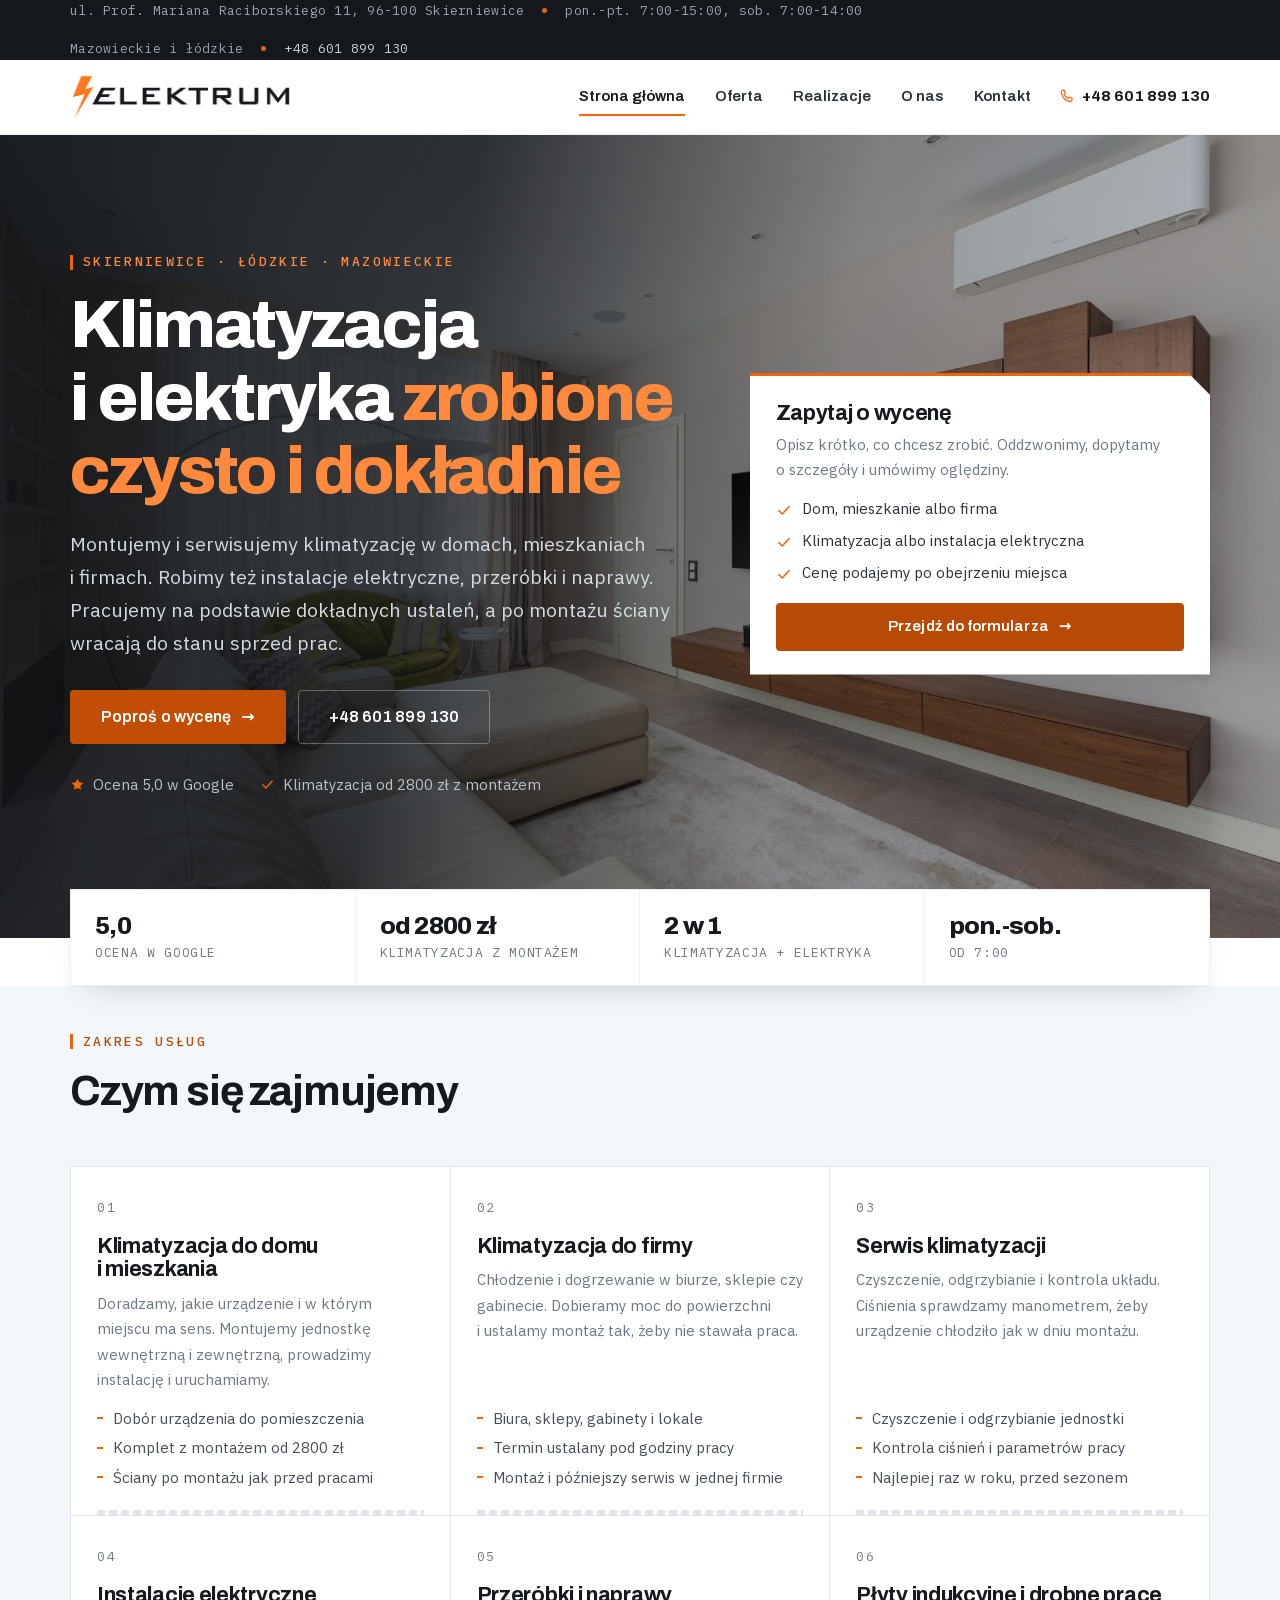
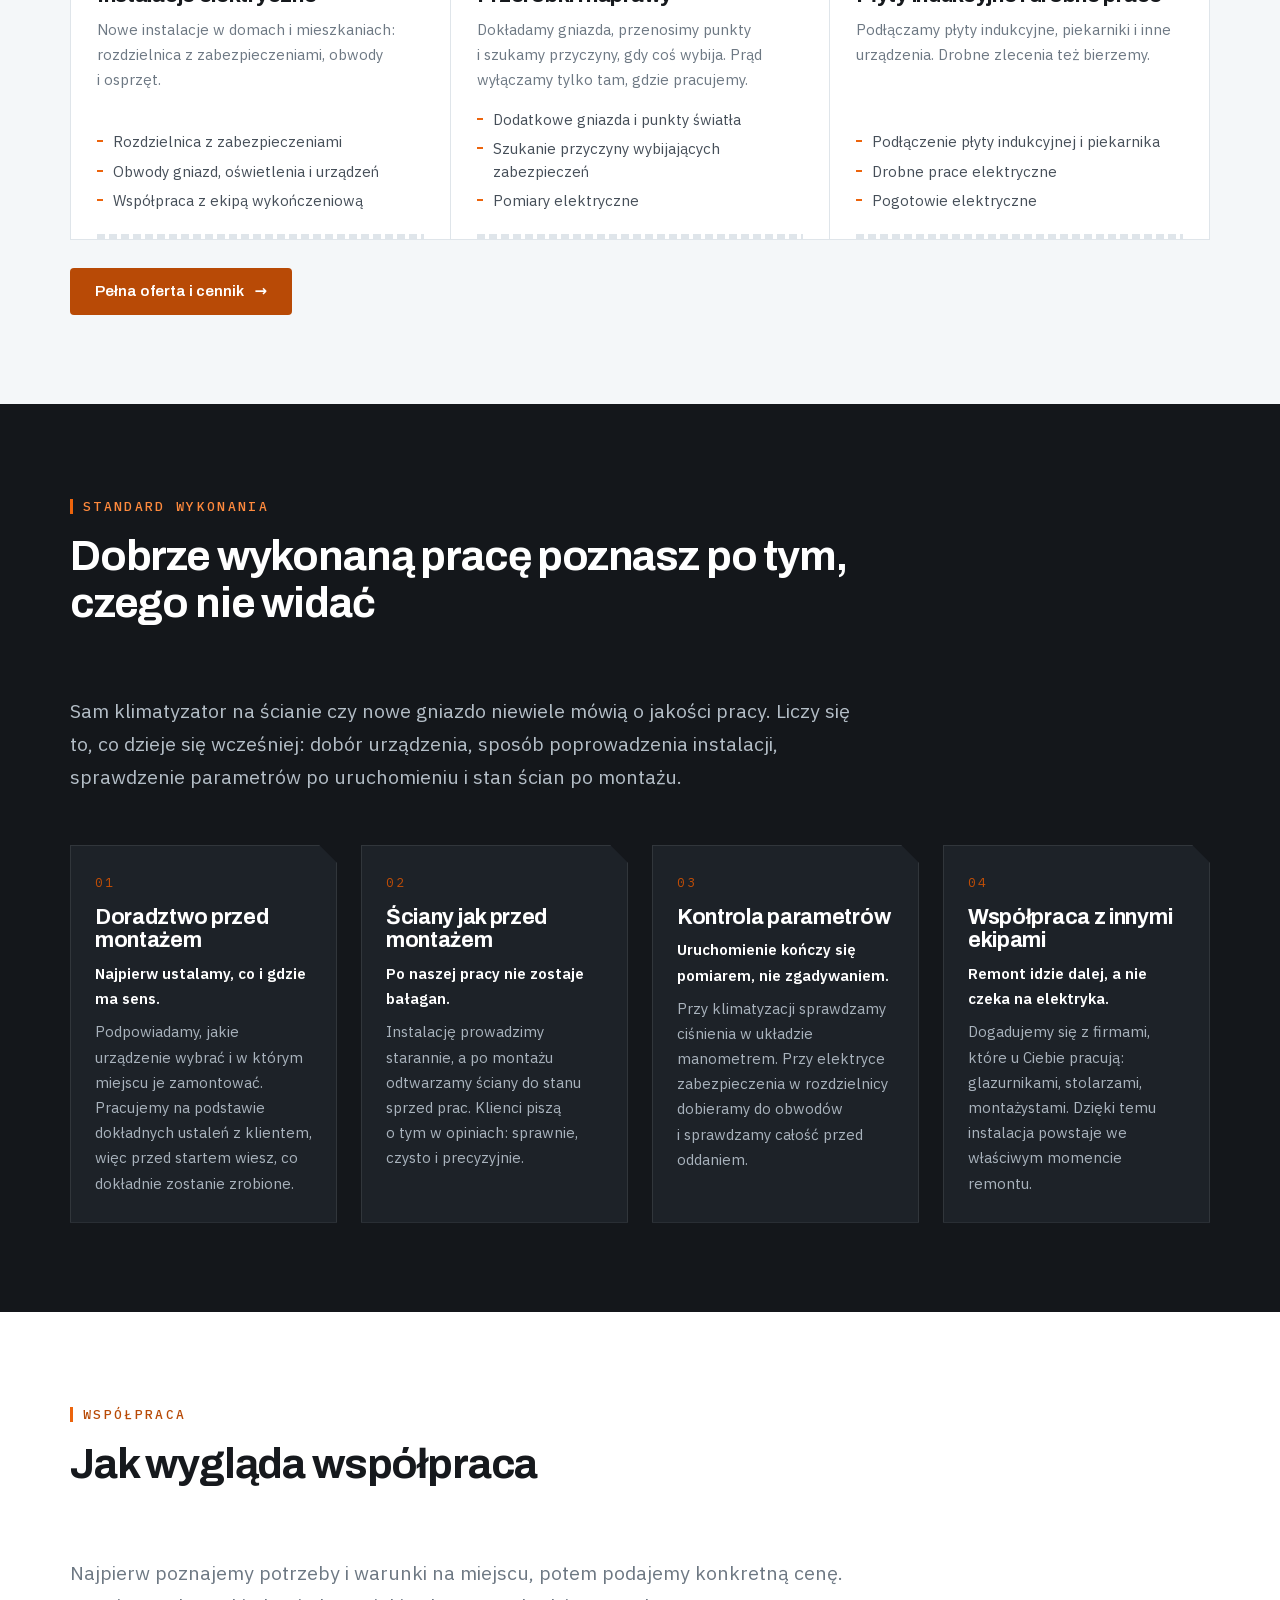
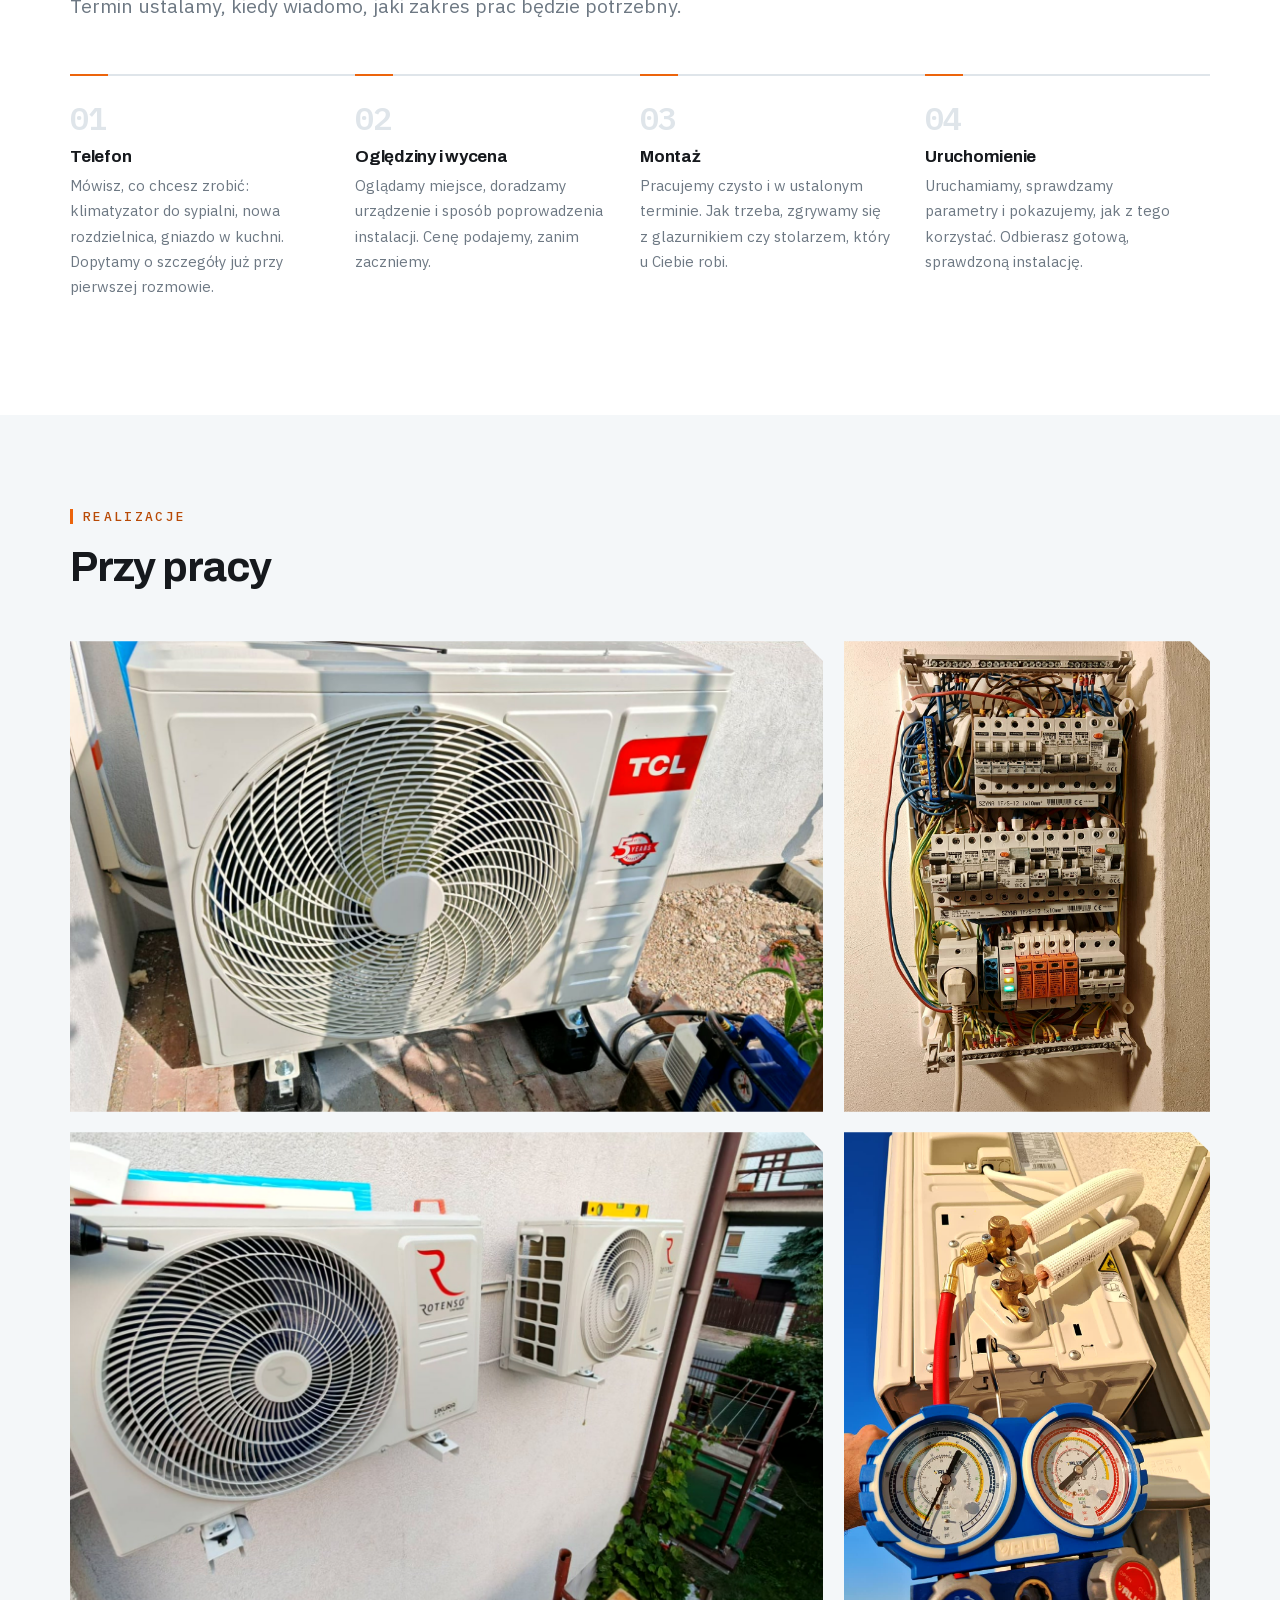
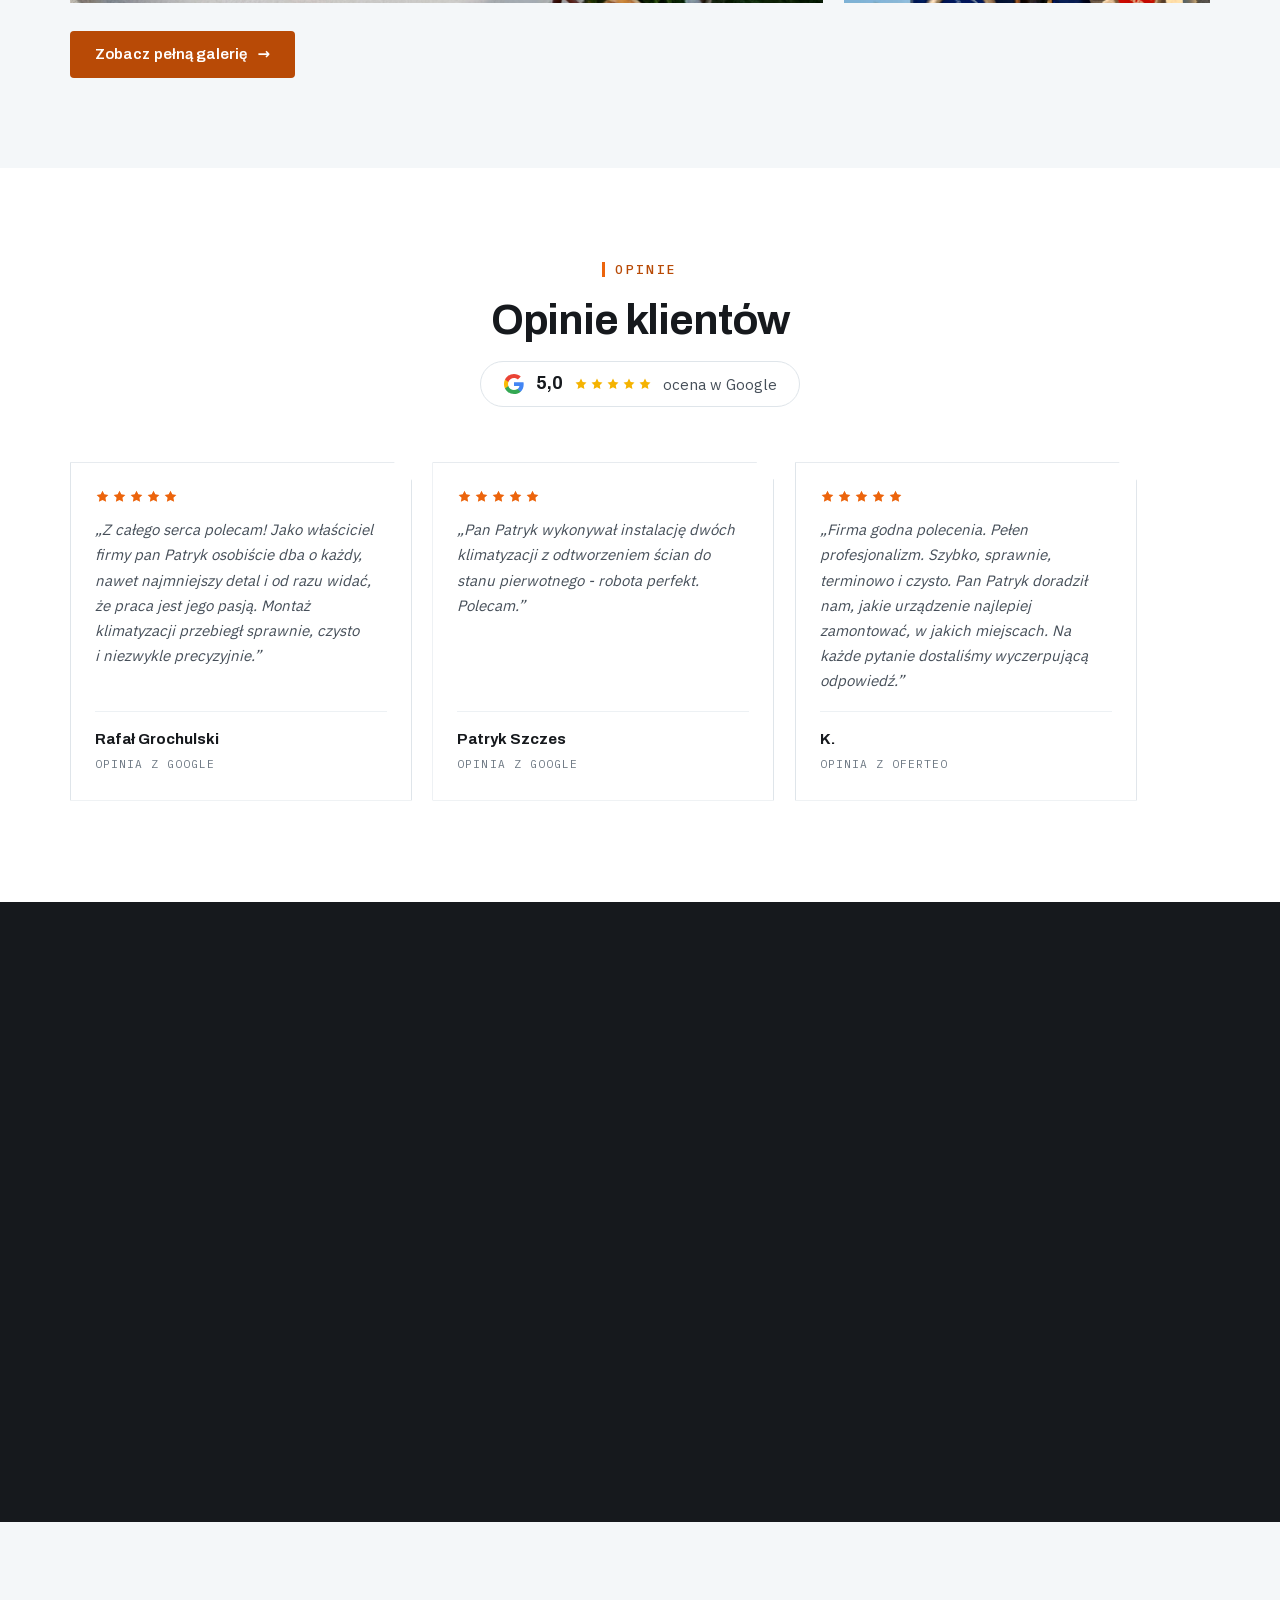
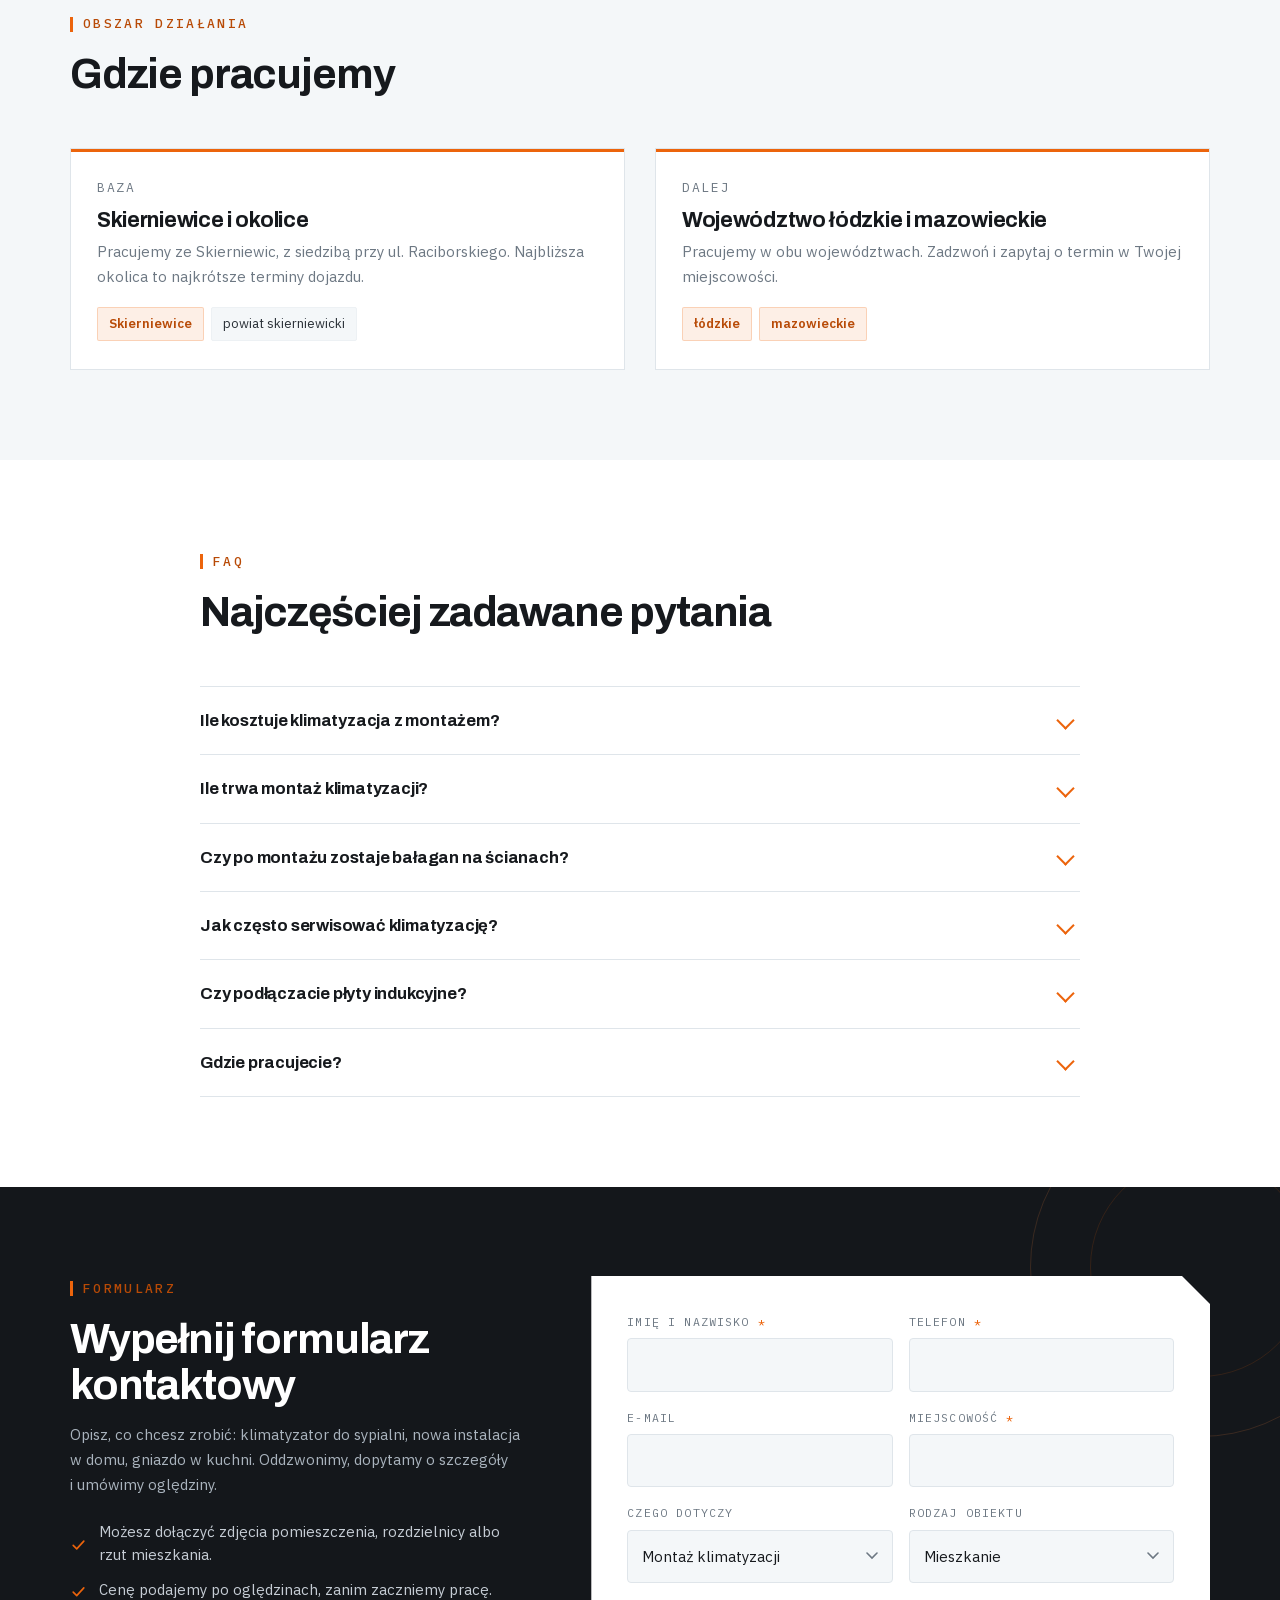
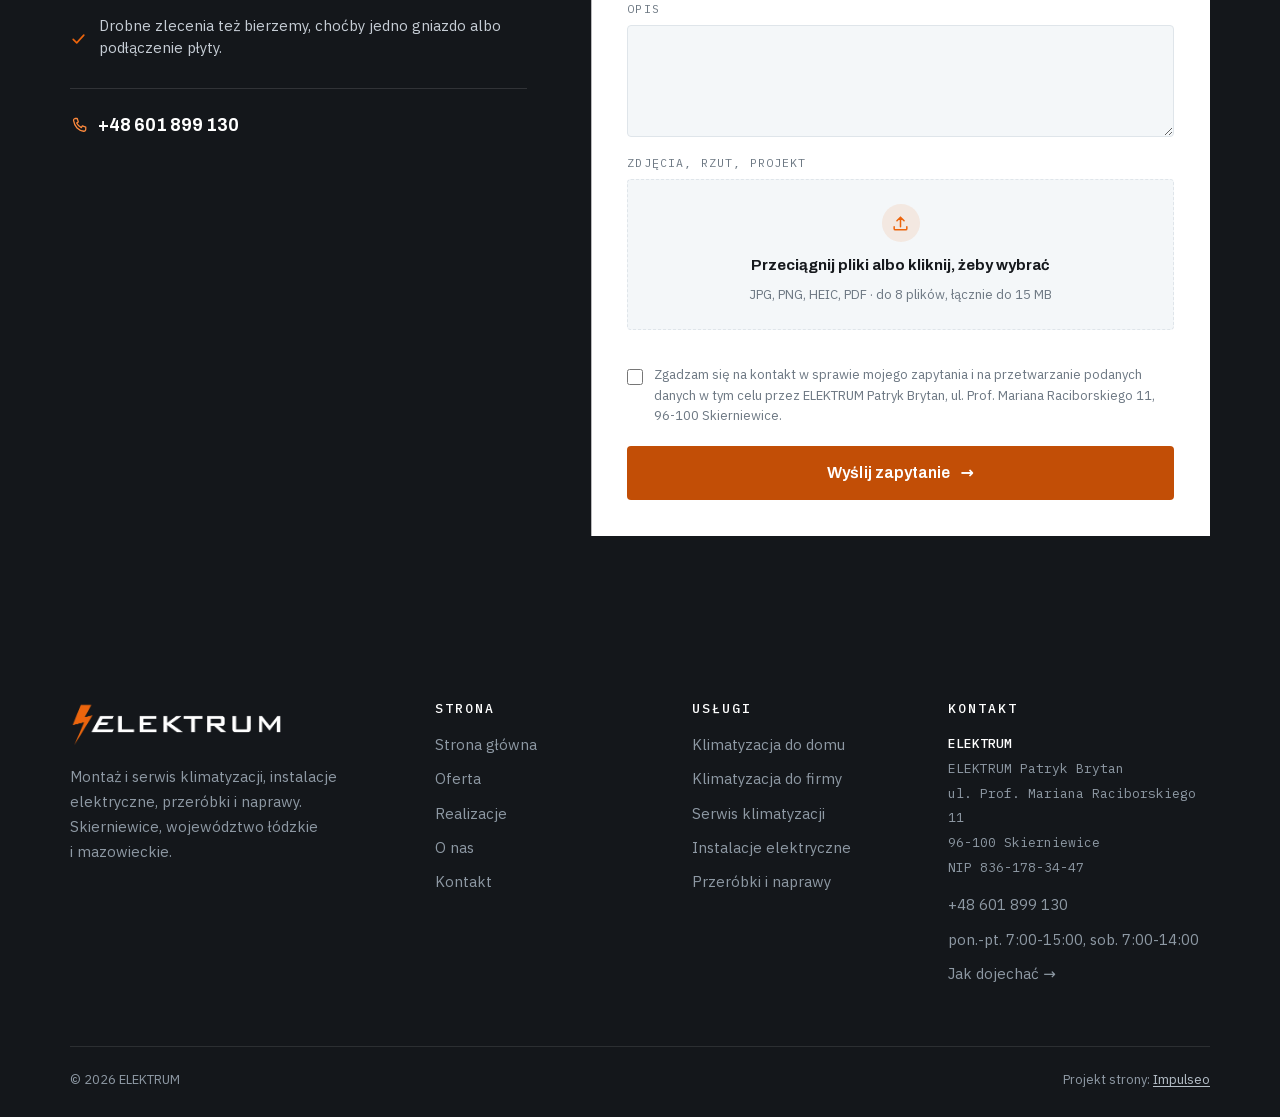
==== commit 3116552b: "[claude-edit][cmt:ffd5d65b-30b4-478a-96d6-8c423d09c1ad] Przebudowa dema w ukladzie klimashort.pl (to" ====
--- a/index.html
+++ b/index.html
@@ -2,229 +2,467 @@
 <html lang="pl">
 <head>
 <meta charset="UTF-8">
-<meta name="viewport" content="width=device-width, initial-scale=1.0">
-<title>ELEKTRUM - Klimatyzacja i elektryka · Skierniewice</title>
-<meta name="description" content="ELEKTRUM - montaż i serwis klimatyzacji, instalacje elektryczne, przeróbki i naprawy. Skierniewice, mazowieckie i łódzkie. Zadzwoń i umów wycenę.">
-<link rel="canonical" href="https://kris20032.github.io/elektrum/">
+<meta name="viewport" content="width=device-width, initial-scale=1">
+<title>ELEKTRUM - klimatyzacja i elektryka Skierniewice | montaż, serwis, instalacje</title>
+<meta name="description" content="ELEKTRUM ze Skierniewic: montaż i serwis klimatyzacji, instalacje elektryczne, przeróbki i naprawy. Województwo łódzkie i mazowieckie. Zadzwoń: +48 601 899 130.">
 <meta name="robots" content="noindex, nofollow">
+<meta name="theme-color" content="#EC640C">
+<link rel="canonical" href="https://impulseo-pl.github.io/elektrum/">
 <meta property="og:type" content="website">
 <meta property="og:locale" content="pl_PL">
 <meta property="og:site_name" content="ELEKTRUM">
-<meta property="og:title" content="ELEKTRUM - Klimatyzacja i elektryka · Skierniewice">
-<meta property="og:description" content="ELEKTRUM - montaż i serwis klimatyzacji, instalacje elektryczne, przeróbki i naprawy. Skierniewice, mazowieckie i łódzkie. Zadzwoń i umów wycenę.">
-<meta property="og:url" content="https://kris20032.github.io/elektrum/">
-<meta property="og:image" content="https://kris20032.github.io/elektrum/img/og.jpg">
+<meta property="og:title" content="ELEKTRUM - klimatyzacja i elektryka Skierniewice | montaż, serwis, instalacje">
+<meta property="og:description" content="ELEKTRUM ze Skierniewic: montaż i serwis klimatyzacji, instalacje elektryczne, przeróbki i naprawy. Województwo łódzkie i mazowieckie. Zadzwoń: +48 601 899 130.">
+<meta property="og:url" content="https://impulseo-pl.github.io/elektrum/">
+<meta property="og:image" content="https://impulseo-pl.github.io/elektrum/img/og.jpg">
 <meta property="og:image:width" content="1200">
 <meta property="og:image:height" content="630">
 <meta name="twitter:card" content="summary_large_image">
-<script type="application/ld+json">{"@context": "https://schema.org", "@type": "LocalBusiness", "name": "ELEKTRUM", "url": "https://kris20032.github.io/elektrum/", "telephone": "+48601899130", "image": "https://kris20032.github.io/elektrum/img/og.jpg", "areaServed": "Skierniewice", "sameAs": ["https://www.oferteo.pl/elektrum-patryk-brytan/firma/5380933"]}</script>
-<link rel="preconnect" href="https://fonts.googleapis.com">
-<link rel="preconnect" href="https://fonts.gstatic.com" crossorigin>
-<link href="https://fonts.googleapis.com/css2?family=Sora:wght@600;700;800&family=Manrope:wght@400;500;600&display=swap" rel="stylesheet">
-<link rel="stylesheet" href="assets/styles.css?v=295d6cc1">
+<link rel="preload" as="font" type="font/woff2" href="assets/fonts/archivo-var-latin.woff2" crossorigin>
+<link rel="preload" as="font" type="font/woff2" href="assets/fonts/plexsans-var-latin.woff2" crossorigin>
+<link rel="stylesheet" href="assets/styles.css?v=20261016">
 </head>
 <body>
 
+<div class="topbar">
+  <div class="wrap">
+    <div class="tb-l">
+      <span>ul. Prof. Mariana Raciborskiego 11, 96-100 Skierniewice</span>
+      <span class="dot" aria-hidden="true"></span>
+      <span>pon.-pt. 7:00-15:00, sob. 7:00-14:00</span>
+    </div>
+    <div class="tb-r">
+      <span>Mazowieckie i&nbsp;łódzkie</span>
+      <span class="dot" aria-hidden="true"></span>
+      <a href="tel:+48601899130">+48 601 899 130</a>
+    </div>
+  </div>
+</div>
+
 <header class="nav">
-  <div class="wrap nav-inner">
-    <a class="brand brand-has-logo" href="index.html"><img class="brand-logo" src="img/logo.png" alt="ELEKTRUM" width="558" height="400" decoding="async"></a>
-    <nav class="nav-links">
+  <div class="wrap nav-in">
+    <a class="brand" href="index.html" aria-label="ELEKTRUM - strona główna"><img class="brand-logo" src="img/logo.png" alt="ELEKTRUM" width="476" height="103"></a>
+    <nav class="nav-links" id="menu">
+      <a href="index.html" class="active">Strona główna</a>
       <a href="oferta.html">Oferta</a>
       <a href="realizacje.html">Realizacje</a>
-      <a href="o-nas.html">O nas</a>
+      <a href="o-nas.html">O&nbsp;nas</a>
       <a href="kontakt.html">Kontakt</a>
-      <a href="tel:+48601899130" class="btn btn-accent">Zadzwoń +48 601 899 130</a>
+      <span class="nav-cta">
+        <a class="nav-tel" href="tel:+48601899130"><svg width="16" height="16" viewBox="0 0 24 24" fill="none" aria-hidden="true"><path d="M6.6 2h3l1.5 4.5-2.2 1.4a13 13 0 0 0 6.2 6.2l1.4-2.2L21 13.4v3A2.6 2.6 0 0 1 18.4 19 15.4 15.4 0 0 1 5 5.6 2.6 2.6 0 0 1 6.6 2Z" stroke="currentColor" stroke-width="1.7" stroke-linejoin="round"/></svg>+48 601 899 130</a>
+      </span>
     </nav>
-    <button class="nav-toggle" aria-label="Menu"><span></span><span></span><span></span></button>
+    <button class="nav-toggle" aria-label="Menu" aria-expanded="false" aria-controls="menu"><span></span><span></span><span></span></button>
   </div>
 </header>
 
-<main>
-<section class="hero-fach">
-  <img class="hf-photo" src="img/hero.jpg" fetchpriority="high" data-rotate="img/g1.jpg|img/g2.jpg" alt="ELEKTRUM" width="1800" height="1201">
-  <div class="hf-panel">
-    <div class="hf-inner">
-      <span class="hf-kicker">Klimatyzacja · Elektryka · Skierniewice</span>
-      <h1 class="hf-title">Klimatyzacja i prąd <em>zrobione czysto i dokładnie</em></h1>
-      <p class="hf-lead">Montujemy i serwisujemy klimatyzację w domach i firmach, robimy instalacje elektryczne, przeróbki i naprawy.</p>
-      <a class="hf-phone" href="tel:+48601899130"><span class="hf-phone-lab">Zadzwoń teraz</span><span class="hf-phone-num"><svg class="ico-tel" width="16" height="16" viewBox="0 0 24 24" fill="none" aria-hidden="true"><path d="M6.6 10.8a15.5 15.5 0 0 0 6.6 6.6l2.2-2.2a1 1 0 0 1 1-.24 11.4 11.4 0 0 0 3.6.58 1 1 0 0 1 1 1V20a1 1 0 0 1-1 1A17 17 0 0 1 3 4a1 1 0 0 1 1-1h3.5a1 1 0 0 1 1 1c0 1.25.2 2.46.58 3.6a1 1 0 0 1-.25 1l-2.23 2.2Z" fill="currentColor"/></svg> +48 601 899 130</span></a>
-      <div class="hf-actions">
-        <a href="kontakt.html" class="btn btn-accent">Umów wycenę <span class="arr">→</span></a>
-        <a href="tel:+48601899130" class="btn btn-ghost hf-ghost">Zadzwoń +48 601 899 130</a>
-      </div>
-      <div class="hf-trust"><svg class="ico-star" width="14" height="14" viewBox="0 0 24 24" style="vertical-align:-2px" aria-hidden="true"><path d="M12 2.8l2.85 5.8 6.4.93-4.63 4.5 1.1 6.37L12 17.4l-5.72 3 1.1-6.37-4.63-4.5 6.4-.93L12 2.8Z" fill="currentColor"/></svg> Ocena 5,0 w Google</div>
-    </div>
-  </div>
-</section>
-<section class="fach-promise">
-  <div class="wrap">
-    <ul class="fp-row reveal"><li>Dobór urządzenia</li><li>Montaż i serwis</li><li>Ściany jak przed montażem</li></ul>
-  </div>
-</section>
-<section class="objawy">
-  <div class="wrap">
-    <div class="head reveal">
-      <span class="eyebrow">Zacznij tutaj</span>
-      <h2>Z czym dzwonisz?</h2>
-      <p>Powiedz, co chcesz zrobić. Doradzimy i podamy cenę.</p>
-    </div>
-    <div class="obj-grid">
-      <a class="obj-tile reveal" href="kontakt.html"><span class="ot-row"><span class="ot-name">Klimatyzacja do mieszkania</span><span class="ot-arr" aria-hidden="true">→</span></span></a>
-      <a class="obj-tile reveal" href="kontakt.html"><span class="ot-row"><span class="ot-name">Klimatyzacja do domu</span><span class="ot-arr" aria-hidden="true">→</span></span></a>
-      <a class="obj-tile reveal" href="kontakt.html"><span class="ot-row"><span class="ot-name">Klimatyzacja do biura</span><span class="ot-arr" aria-hidden="true">→</span></span></a>
-      <a class="obj-tile reveal" href="kontakt.html"><span class="ot-row"><span class="ot-name">Serwis klimatyzacji</span><span class="ot-arr" aria-hidden="true">→</span></span></a>
-      <a class="obj-tile reveal" href="kontakt.html"><span class="ot-row"><span class="ot-name">Nowa instalacja elektryczna</span><span class="ot-arr" aria-hidden="true">→</span></span></a>
-      <a class="obj-tile reveal" href="kontakt.html"><span class="ot-row"><span class="ot-name">Podłączenie płyty indukcyjnej</span><span class="ot-arr" aria-hidden="true">→</span></span></a>
-    </div>
-  </div>
-</section>
-<section class="opinie-mini" aria-label="Opinie klientów">
-  <div class="wrap">
-    <div class="om-row">
-      <div class="om-item reveal"><blockquote>„​Z całego serca polecam!”</blockquote><span class="om-autor">Rafał Grochulski</span></div>
-      <div class="om-item reveal"><blockquote>„Pan Patryk wykonywał instalację dwóch klimatyzacji z odtworzeniem ścian do stanu pierwotnego - robota perfekt.”</blockquote><span class="om-autor">Patryk Szczes</span></div>
-    </div>
-  </div>
-</section>
-<section class="gateways-band">
-  <div class="wrap">
-    <div class="gateways">
-      <a href="oferta.html" class="gateway reveal"><img src="img/g5.jpg" alt="Klimatyzacja do domu i mieszkania" loading="lazy" width="1800" height="1201" decoding="async"><span class="g-ttl">Klimatyzacja do domu i mieszkania</span></a>
-      <a href="oferta.html" class="gateway reveal"><img src="img/g6.jpg" alt="Klimatyzacja do biura i lokalu" loading="lazy" width="1800" height="1201" decoding="async"><span class="g-ttl">Klimatyzacja do biura i lokalu</span></a>
-      <a href="oferta.html" class="gateway reveal"><img src="img/g7.jpg" alt="Serwis klimatyzacji" loading="lazy" width="1800" height="1201" decoding="async"><span class="g-ttl">Serwis klimatyzacji</span></a>
-    </div>
-  </div>
-</section>
-<section class="proces proces-os fachowcy">
-  <div class="wrap proc-grid">
-    <div class="proc-side">
-      <div class="head reveal">
-        <span class="eyebrow">Jak pracujemy</span>
-        <h2>Wiesz, na czym stoisz - na każdym etapie</h2>
-        <p>Od pierwszego telefonu do odbioru roboty - krok po kroku.</p>
-      </div>
-      <div class="proc-count" aria-hidden="true"><span class="pc-cur">01</span><span class="pc-all">/ 04</span></div>
-      <div class="proc-bar" aria-hidden="true"><i></i></div>
-      <p class="proc-now" aria-hidden="true">Telefon</p>
-    </div>
-    <ol class="proces-line">
-      <li class="reveal"><span class="pno">01</span><h3>Telefon</h3><p>Mówisz, co chcesz zrobić: klimatyzator do sypialni, nowa rozdzielnica, gniazdo w kuchni.</p></li>
-      <li class="reveal"><span class="pno">02</span><h3>Dobór i wycena</h3><p>Oglądamy miejsce, doradzamy urządzenie i podajemy cenę, zanim zaczniemy.</p></li>
-      <li class="reveal"><span class="pno">03</span><h3>Montaż</h3><p>Pracujemy czysto. Jak trzeba, dogadujemy się z glazurnikiem czy stolarzem, który u Ciebie robi.</p></li>
-      <li class="reveal"><span class="pno">04</span><h3>Uruchomienie</h3><p>Uruchamiamy, sprawdzamy i pokazujemy, jak z tego korzystać.</p></li>
-    </ol>
-  </div>
-</section>
+<!-- ============ HERO ============ -->
+<section class="hero pad-0">
+  <div class="hero-media">
+    <img src="img/hero.jpg" alt="Jasny salon z klimatyzatorem ściennym" fetchpriority="high" width="1800" height="1201">
+  </div>
+  <div class="wrap hero-in">
+    <div class="hero-copy">
+      <span class="eyebrow">Skierniewice · łódzkie · mazowieckie</span>
+      <h1>Klimatyzacja i&nbsp;elektryka <em>zrobione czysto i&nbsp;dokładnie</em></h1>
+      <p class="hero-lead">Montujemy i&nbsp;serwisujemy klimatyzację w&nbsp;domach, mieszkaniach i&nbsp;firmach. Robimy też instalacje elektryczne, przeróbki i&nbsp;naprawy. Pracujemy na podstawie dokładnych ustaleń, a&nbsp;po montażu ściany wracają do stanu sprzed prac.</p>
+      <div class="hero-actions">
+        <a href="kontakt.html#wycena" class="btn btn-amber btn-lg">Poproś o&nbsp;wycenę <span class="arr">→</span></a>
+        <a href="tel:+48601899130" class="btn btn-on-dark btn-lg">+48 601 899 130</a>
+      </div>
+      <div class="hero-badges">
+        <span><svg width="15" height="15" viewBox="0 0 24 24" aria-hidden="true"><path d="M12 2.6l2.9 5.9 6.5.95-4.7 4.58 1.11 6.47L12 17.44 6.19 20.5 7.3 14.03 2.6 9.45l6.5-.95L12 2.6Z" fill="currentColor"/></svg> Ocena 5,0 w&nbsp;Google</span>
+        <span><svg width="15" height="15" viewBox="0 0 24 24" fill="none" aria-hidden="true"><path d="m4.5 12.5 5 5 10-11" stroke="currentColor" stroke-width="2.2" stroke-linecap="round" stroke-linejoin="round"/></svg> Klimatyzacja od 2800 zł z&nbsp;montażem</span>
+      </div>
+    </div>
+
+    <aside class="hero-card">
+      <h2>Zapytaj o&nbsp;wycenę</h2>
+      <p>Opisz krótko, co chcesz zrobić. Oddzwonimy, dopytamy o&nbsp;szczegóły i&nbsp;umówimy oględziny.</p>
+      <ul>
+        <li><svg width="16" height="16" viewBox="0 0 24 24" fill="none" aria-hidden="true"><path d="m4.5 12.5 5 5 10-11" stroke="currentColor" stroke-width="2.4" stroke-linecap="round" stroke-linejoin="round"/></svg><span>Dom, mieszkanie albo firma</span></li>
+        <li><svg width="16" height="16" viewBox="0 0 24 24" fill="none" aria-hidden="true"><path d="m4.5 12.5 5 5 10-11" stroke="currentColor" stroke-width="2.4" stroke-linecap="round" stroke-linejoin="round"/></svg><span>Klimatyzacja albo instalacja elektryczna</span></li>
+        <li><svg width="16" height="16" viewBox="0 0 24 24" fill="none" aria-hidden="true"><path d="m4.5 12.5 5 5 10-11" stroke="currentColor" stroke-width="2.4" stroke-linecap="round" stroke-linejoin="round"/></svg><span>Cenę podajemy po obejrzeniu miejsca</span></li>
+      </ul>
+      <a href="kontakt.html#wycena" class="btn btn-primary" style="width:100%">Przejdź do formularza <span class="arr">→</span></a>
+    </aside>
+  </div>
+</section>
+
+<!-- ============ PASEK ZAUFANIA ============ -->
+<div class="wrap trust">
+  <div class="trust-grid">
+    <div class="trust-item"><div class="trust-k">5,0</div><div class="trust-v">ocena w&nbsp;Google</div></div>
+    <div class="trust-item"><div class="trust-k">od 2800 zł</div><div class="trust-v">klimatyzacja z&nbsp;montażem</div></div>
+    <div class="trust-item"><div class="trust-k">2 w&nbsp;1</div><div class="trust-v">klimatyzacja + elektryka</div></div>
+    <div class="trust-item"><div class="trust-k">pon.-sob.</div><div class="trust-v">od 7:00</div></div>
+  </div>
+</div>
+
+<!-- ============ USŁUGI ============ -->
+<section class="bg-mist">
+  <div class="wrap">
+    <div class="head solo reveal">
+      <div>
+        <span class="eyebrow">Zakres usług</span>
+        <h2>Czym się zajmujemy</h2>
+      </div>
+    </div>
+    <div class="units g-6">
+      <article class="unit reveal">
+        <div class="unit-n">01</div>
+        <h3>Klimatyzacja do domu i&nbsp;mieszkania</h3>
+        <p>Doradzamy, jakie urządzenie i&nbsp;w&nbsp;którym miejscu ma sens. Montujemy jednostkę wewnętrzną i&nbsp;zewnętrzną, prowadzimy instalację i&nbsp;uruchamiamy.</p>
+        <ul><li>Dobór urządzenia do pomieszczenia</li><li>Komplet z&nbsp;montażem od 2800 zł</li><li>Ściany po montażu jak przed pracami</li></ul>
+      </article>
+      <article class="unit reveal">
+        <div class="unit-n">02</div>
+        <h3>Klimatyzacja do firmy</h3>
+        <p>Chłodzenie i&nbsp;dogrzewanie w&nbsp;biurze, sklepie czy gabinecie. Dobieramy moc do powierzchni i&nbsp;ustalamy montaż tak, żeby nie stawała praca.</p>
+        <ul><li>Biura, sklepy, gabinety i&nbsp;lokale</li><li>Termin ustalany pod godziny pracy</li><li>Montaż i&nbsp;późniejszy serwis w&nbsp;jednej firmie</li></ul>
+      </article>
+      <article class="unit reveal">
+        <div class="unit-n">03</div>
+        <h3>Serwis klimatyzacji</h3>
+        <p>Czyszczenie, odgrzybianie i&nbsp;kontrola układu. Ciśnienia sprawdzamy manometrem, żeby urządzenie chłodziło jak w&nbsp;dniu montażu.</p>
+        <ul><li>Czyszczenie i&nbsp;odgrzybianie jednostki</li><li>Kontrola ciśnień i&nbsp;parametrów pracy</li><li>Najlepiej raz w&nbsp;roku, przed sezonem</li></ul>
+      </article>
+      <article class="unit reveal">
+        <div class="unit-n">04</div>
+        <h3>Instalacje elektryczne</h3>
+        <p>Nowe instalacje w&nbsp;domach i&nbsp;mieszkaniach: rozdzielnica z&nbsp;zabezpieczeniami, obwody i&nbsp;osprzęt.</p>
+        <ul><li>Rozdzielnica z&nbsp;zabezpieczeniami</li><li>Obwody gniazd, oświetlenia i&nbsp;urządzeń</li><li>Współpraca z&nbsp;ekipą wykończeniową</li></ul>
+      </article>
+      <article class="unit reveal">
+        <div class="unit-n">05</div>
+        <h3>Przeróbki i&nbsp;naprawy</h3>
+        <p>Dokładamy gniazda, przenosimy punkty i&nbsp;szukamy przyczyny, gdy coś wybija. Prąd wyłączamy tylko tam, gdzie pracujemy.</p>
+        <ul><li>Dodatkowe gniazda i&nbsp;punkty światła</li><li>Szukanie przyczyny wybijających zabezpieczeń</li><li>Pomiary elektryczne</li></ul>
+      </article>
+      <article class="unit reveal">
+        <div class="unit-n">06</div>
+        <h3>Płyty indukcyjne i&nbsp;drobne prace</h3>
+        <p>Podłączamy płyty indukcyjne, piekarniki i&nbsp;inne urządzenia. Drobne zlecenia też bierzemy.</p>
+        <ul><li>Podłączenie płyty indukcyjnej i&nbsp;piekarnika</li><li>Drobne prace elektryczne</li><li>Pogotowie elektryczne</li></ul>
+      </article>
+    </div>
+    <div class="mt-m reveal"><a href="oferta.html" class="btn btn-primary">Pełna oferta i&nbsp;cennik <span class="arr">→</span></a></div>
+  </div>
+</section>
+
+<!-- ============ STANDARD ============ -->
+<section class="bg-dark">
+  <div class="wrap">
+    <div class="head solo reveal">
+      <div>
+        <span class="eyebrow">Standard wykonania</span>
+        <h2>Dobrze wykonaną pracę poznasz po tym, czego nie widać</h2>
+      </div>
+      <p>Sam klimatyzator na ścianie czy nowe gniazdo niewiele mówią o&nbsp;jakości pracy. Liczy się to, co dzieje się wcześniej: dobór urządzenia, sposób poprowadzenia instalacji, sprawdzenie parametrów po uruchomieniu i&nbsp;stan ścian po montażu.</p>
+    </div>
+    <div class="reasons g-4">
+      <article class="reason reveal">
+        <span class="num">01</span>
+        <h3>Doradztwo przed montażem</h3>
+        <p class="card-lead">Najpierw ustalamy, co i&nbsp;gdzie ma sens.</p>
+        <p>Podpowiadamy, jakie urządzenie wybrać i&nbsp;w&nbsp;którym miejscu je zamontować. Pracujemy na podstawie dokładnych ustaleń z&nbsp;klientem, więc przed startem wiesz, co dokładnie zostanie zrobione.</p>
+      </article>
+      <article class="reason reveal">
+        <span class="num">02</span>
+        <h3>Ściany jak przed montażem</h3>
+        <p class="card-lead">Po naszej pracy nie zostaje bałagan.</p>
+        <p>Instalację prowadzimy starannie, a&nbsp;po montażu odtwarzamy ściany do stanu sprzed prac. Klienci piszą o&nbsp;tym w&nbsp;opiniach: sprawnie, czysto i&nbsp;precyzyjnie.</p>
+      </article>
+      <article class="reason reveal">
+        <span class="num">03</span>
+        <h3>Kontrola parametrów</h3>
+        <p class="card-lead">Uruchomienie kończy się pomiarem, nie zgadywaniem.</p>
+        <p>Przy klimatyzacji sprawdzamy ciśnienia w&nbsp;układzie manometrem. Przy elektryce zabezpieczenia w&nbsp;rozdzielnicy dobieramy do obwodów i&nbsp;sprawdzamy całość przed oddaniem.</p>
+      </article>
+      <article class="reason reveal">
+        <span class="num">04</span>
+        <h3>Współpraca z&nbsp;innymi ekipami</h3>
+        <p class="card-lead">Remont idzie dalej, a&nbsp;nie czeka na elektryka.</p>
+        <p>Dogadujemy się z&nbsp;firmami, które u&nbsp;Ciebie pracują: glazurnikami, stolarzami, montażystami. Dzięki temu instalacja powstaje we właściwym momencie remontu.</p>
+      </article>
+    </div>
+  </div>
+</section>
+
+<!-- ============ PROCES ============ -->
 <section>
   <div class="wrap">
-    <div class="head reveal">
-      <span class="eyebrow">Realizacje</span>
-      <h2>Przy pracy</h2>
-      <p>Zdjęcia z naszych montaży: jednostki zewnętrzne, serwis i rozdzielnice.</p>
-    </div>
-    <div class="gallery">
-      <div class="tile t-two3 reveal"><img src="img/g3.jpg" alt="ELEKTRUM" loading="lazy" width="1200" height="1600" decoding="async"></div>
-      <div class="tile t-third reveal"><img src="img/g4.jpg" alt="ELEKTRUM" loading="lazy" width="894" height="564" decoding="async"></div>
-      <div class="tile t-third reveal"><img src="img/about.jpg" alt="ELEKTRUM" loading="lazy" width="1200" height="1600" decoding="async"></div>
-      <div class="tile t-third reveal"><img src="img/g8.jpg" alt="ELEKTRUM" loading="lazy" width="1800" height="1201" decoding="async"></div>
-      <div class="tile t-third reveal"><img src="img/g9.jpg" alt="ELEKTRUM" loading="lazy" width="1800" height="1201" decoding="async"></div>
-    </div>
-    <div style="margin-top:var(--space-7)" class="reveal"><a href="realizacje.html" class="btn btn-accent">Pełna galeria <span class="arr">→</span></a></div>
-  </div>
-</section>
-<section class="fach-uslugi">
-  <div class="wrap">
-    <div class="head reveal">
-      <span class="eyebrow">Co robimy</span>
-      <h2>Zakres usług</h2>
-      <p>Roboty, które wykonuję regularnie - rozpisane razem z cenami.</p>
-    </div>
-    <ul class="fu-list">
-      <li class="fu-row reveal"><div class="fu-name">Klimatyzacja do domu i mieszkania</div><div class="fu-desc">Doradzamy, jakie urządzenie i w którym miejscu ma sens. Montujemy jednostkę wewnętrzną i zewnętrzną, prowadzimy instalację i uruchamiamy.</div><a class="fu-cta" href="kontakt.html">Wycena <span class="arr">→</span></a></li>
-      <li class="fu-row reveal"><div class="fu-name">Klimatyzacja do biura i lokalu</div><div class="fu-desc">Chłodzenie i dogrzewanie w biurze, sklepie czy gabinecie. Dobieramy moc do powierzchni i ustalamy montaż tak, żeby nie stawała praca.</div><a class="fu-cta" href="kontakt.html">Wycena <span class="arr">→</span></a></li>
-      <li class="fu-row reveal"><div class="fu-name">Serwis klimatyzacji</div><div class="fu-desc">Czyszczenie, odgrzybianie i kontrola układu. Sprawdzamy ciśnienia manometrem, żeby urządzenie chłodziło jak w dniu montażu.</div><a class="fu-cta" href="kontakt.html">Wycena <span class="arr">→</span></a></li>
-      <li class="fu-row reveal"><div class="fu-name">Instalacje elektryczne</div><div class="fu-desc">Nowe instalacje w domach i mieszkaniach. Rozdzielnica z zabezpieczeniami, obwody i osprzęt.</div><a class="fu-cta" href="kontakt.html">Wycena <span class="arr">→</span></a></li>
-      <li class="fu-row reveal"><div class="fu-name">Przeróbki i naprawy</div><div class="fu-desc">Dokładamy gniazda, przenosimy punkty, szukamy przyczyny, gdy coś wybija.</div><a class="fu-cta" href="kontakt.html">Wycena <span class="arr">→</span></a></li>
-      <li class="fu-row reveal"><div class="fu-name">Płyty indukcyjne i drobne prace</div><div class="fu-desc">Podłączamy płyty indukcyjne, piekarniki i inne urządzenia. Drobne zlecenia też bierzemy.</div><a class="fu-cta" href="kontakt.html">Wycena <span class="arr">→</span></a></li>
-    </ul>
-    <div style="margin-top:var(--space-7)" class="reveal"><a href="oferta.html" class="btn btn-ghost">Pełna oferta <span class="arr">→</span></a></div>
-  </div>
-</section>
+    <div class="head solo reveal">
+      <div>
+        <span class="eyebrow">Współpraca</span>
+        <h2>Jak wygląda współpraca</h2>
+      </div>
+      <p>Najpierw poznajemy potrzeby i&nbsp;warunki na miejscu, potem podajemy konkretną cenę. Termin ustalamy, kiedy wiadomo, jaki zakres prac będzie potrzebny.</p>
+    </div>
+    <div class="steps g-4">
+      <div class="step reveal"><span class="step-n">01</span><h3>Telefon</h3><p>Mówisz, co chcesz zrobić: klimatyzator do sypialni, nowa rozdzielnica, gniazdo w&nbsp;kuchni. Dopytamy o&nbsp;szczegóły już przy pierwszej rozmowie.</p></div>
+      <div class="step reveal"><span class="step-n">02</span><h3>Oględziny i&nbsp;wycena</h3><p>Oglądamy miejsce, doradzamy urządzenie i&nbsp;sposób poprowadzenia instalacji. Cenę podajemy, zanim zaczniemy.</p></div>
+      <div class="step reveal"><span class="step-n">03</span><h3>Montaż</h3><p>Pracujemy czysto i&nbsp;w&nbsp;ustalonym terminie. Jak trzeba, zgrywamy się z&nbsp;glazurnikiem czy stolarzem, który u&nbsp;Ciebie robi.</p></div>
+      <div class="step reveal"><span class="step-n">04</span><h3>Uruchomienie</h3><p>Uruchamiamy, sprawdzamy parametry i&nbsp;pokazujemy, jak z&nbsp;tego korzystać. Odbierasz gotową, sprawdzoną instalację.</p></div>
+    </div>
+  </div>
+</section>
+
+<!-- ============ REALIZACJE ============ -->
+<section class="bg-mist">
+  <div class="wrap">
+    <div class="head solo reveal">
+      <div>
+        <span class="eyebrow">Realizacje</span>
+        <h2>Przy pracy</h2>
+      </div>
+    </div>
+    <div class="gal reveal">
+      <a class="shot wide" href="realizacje.html"><img src="img/g1.jpg" alt="Jednostka zewnętrzna klimatyzacji TCL podczas montażu" loading="lazy" width="1544" height="1140"></a>
+      <a class="shot" href="realizacje.html"><img src="img/g3.jpg" alt="Rozdzielnica elektryczna z zabezpieczeniami" loading="lazy" width="1200" height="1600"></a>
+      <a class="shot wide" href="realizacje.html"><img src="img/g2.jpg" alt="Jednostki zewnętrzne Rotenso zamontowane na elewacji" loading="lazy" width="1524" height="1112"></a>
+      <a class="shot" href="realizacje.html"><img src="img/about.jpg" alt="Kontrola ciśnień klimatyzacji manometrami" loading="lazy" width="1200" height="1600"></a>
+    </div>
+    <div class="mt-m reveal"><a href="realizacje.html" class="btn btn-primary">Zobacz pełną galerię <span class="arr">→</span></a></div>
+  </div>
+</section>
+
+<section>
+  <div class="wrap">
+    <div class="head solo center reveal">
+      <div>
+        <span class="eyebrow">Opinie</span>
+        <h2>Opinie klientów</h2>
+      </div>
+      <div class="head-side">
+        <a class="gpill" href="https://maps.google.com/?cid=10066918121127528012" target="_blank" rel="noopener" aria-label="Ocena 5,0 w Google"><svg viewBox="0 0 48 48" width="22" height="22" aria-hidden="true"><path fill="#4285F4" d="M45.12 24.5c0-1.56-.14-3.06-.4-4.5H24v8.51h11.84c-.51 2.75-2.06 5.08-4.39 6.64v5.52h7.11c4.16-3.83 6.56-9.47 6.56-16.17z"/><path fill="#34A853" d="M24 46c5.94 0 10.92-1.97 14.56-5.33l-7.11-5.52c-1.97 1.32-4.49 2.1-7.45 2.1-5.73 0-10.58-3.87-12.31-9.07H4.34v5.7C7.96 41.07 15.4 46 24 46z"/><path fill="#FBBC05" d="M11.69 28.18C11.25 26.86 11 25.45 11 24s.25-2.86.69-4.18v-5.7H4.34C2.85 17.09 2 20.45 2 24s.85 6.91 2.34 9.88l7.35-5.7z"/><path fill="#EA4335" d="M24 10.75c3.23 0 6.13 1.11 8.41 3.29l6.31-6.31C34.91 4.18 29.93 2 24 2 15.4 2 7.96 6.93 4.34 14.12l7.35 5.7c1.73-5.2 6.58-9.07 12.31-9.07z"/></svg><span class="gpill-n">5,0</span><span class="gpill-stars" aria-hidden="true"><svg width="15" height="15" viewBox="0 0 24 24" aria-hidden="true"><path d="M12 2.6l2.9 5.9 6.5.95-4.7 4.58 1.11 6.47L12 17.44 6.19 20.5 7.3 14.03 2.6 9.45l6.5-.95L12 2.6Z" fill="currentColor"/></svg><svg width="15" height="15" viewBox="0 0 24 24" aria-hidden="true"><path d="M12 2.6l2.9 5.9 6.5.95-4.7 4.58 1.11 6.47L12 17.44 6.19 20.5 7.3 14.03 2.6 9.45l6.5-.95L12 2.6Z" fill="currentColor"/></svg><svg width="15" height="15" viewBox="0 0 24 24" aria-hidden="true"><path d="M12 2.6l2.9 5.9 6.5.95-4.7 4.58 1.11 6.47L12 17.44 6.19 20.5 7.3 14.03 2.6 9.45l6.5-.95L12 2.6Z" fill="currentColor"/></svg><svg width="15" height="15" viewBox="0 0 24 24" aria-hidden="true"><path d="M12 2.6l2.9 5.9 6.5.95-4.7 4.58 1.11 6.47L12 17.44 6.19 20.5 7.3 14.03 2.6 9.45l6.5-.95L12 2.6Z" fill="currentColor"/></svg><svg width="15" height="15" viewBox="0 0 24 24" aria-hidden="true"><path d="M12 2.6l2.9 5.9 6.5.95-4.7 4.58 1.11 6.47L12 17.44 6.19 20.5 7.3 14.03 2.6 9.45l6.5-.95L12 2.6Z" fill="currentColor"/></svg></span><span class="gpill-t">ocena w&nbsp;Google</span></a>
+      </div>
+    </div>
+    <div class="reviews" tabindex="0" role="group" aria-label="Opinie klientów">
+      <article class="review reveal">
+        <div class="stars" aria-label="5 na 5"><svg width="15" height="15" viewBox="0 0 24 24" aria-hidden="true"><path d="M12 2.6l2.9 5.9 6.5.95-4.7 4.58 1.11 6.47L12 17.44 6.19 20.5 7.3 14.03 2.6 9.45l6.5-.95L12 2.6Z" fill="currentColor"/></svg><svg width="15" height="15" viewBox="0 0 24 24" aria-hidden="true"><path d="M12 2.6l2.9 5.9 6.5.95-4.7 4.58 1.11 6.47L12 17.44 6.19 20.5 7.3 14.03 2.6 9.45l6.5-.95L12 2.6Z" fill="currentColor"/></svg><svg width="15" height="15" viewBox="0 0 24 24" aria-hidden="true"><path d="M12 2.6l2.9 5.9 6.5.95-4.7 4.58 1.11 6.47L12 17.44 6.19 20.5 7.3 14.03 2.6 9.45l6.5-.95L12 2.6Z" fill="currentColor"/></svg><svg width="15" height="15" viewBox="0 0 24 24" aria-hidden="true"><path d="M12 2.6l2.9 5.9 6.5.95-4.7 4.58 1.11 6.47L12 17.44 6.19 20.5 7.3 14.03 2.6 9.45l6.5-.95L12 2.6Z" fill="currentColor"/></svg><svg width="15" height="15" viewBox="0 0 24 24" aria-hidden="true"><path d="M12 2.6l2.9 5.9 6.5.95-4.7 4.58 1.11 6.47L12 17.44 6.19 20.5 7.3 14.03 2.6 9.45l6.5-.95L12 2.6Z" fill="currentColor"/></svg></div>
+        <p>„Z&nbsp;całego serca polecam! Jako właściciel firmy pan Patryk osobiście dba o&nbsp;każdy, nawet najmniejszy detal i&nbsp;od razu widać, że praca jest jego pasją. Montaż klimatyzacji przebiegł sprawnie, czysto i&nbsp;niezwykle precyzyjnie.”</p>
+        <div class="who">Rafał Grochulski</div><div class="src">Opinia z&nbsp;Google</div>
+      </article>
+      <article class="review reveal">
+        <div class="stars" aria-label="5 na 5"><svg width="15" height="15" viewBox="0 0 24 24" aria-hidden="true"><path d="M12 2.6l2.9 5.9 6.5.95-4.7 4.58 1.11 6.47L12 17.44 6.19 20.5 7.3 14.03 2.6 9.45l6.5-.95L12 2.6Z" fill="currentColor"/></svg><svg width="15" height="15" viewBox="0 0 24 24" aria-hidden="true"><path d="M12 2.6l2.9 5.9 6.5.95-4.7 4.58 1.11 6.47L12 17.44 6.19 20.5 7.3 14.03 2.6 9.45l6.5-.95L12 2.6Z" fill="currentColor"/></svg><svg width="15" height="15" viewBox="0 0 24 24" aria-hidden="true"><path d="M12 2.6l2.9 5.9 6.5.95-4.7 4.58 1.11 6.47L12 17.44 6.19 20.5 7.3 14.03 2.6 9.45l6.5-.95L12 2.6Z" fill="currentColor"/></svg><svg width="15" height="15" viewBox="0 0 24 24" aria-hidden="true"><path d="M12 2.6l2.9 5.9 6.5.95-4.7 4.58 1.11 6.47L12 17.44 6.19 20.5 7.3 14.03 2.6 9.45l6.5-.95L12 2.6Z" fill="currentColor"/></svg><svg width="15" height="15" viewBox="0 0 24 24" aria-hidden="true"><path d="M12 2.6l2.9 5.9 6.5.95-4.7 4.58 1.11 6.47L12 17.44 6.19 20.5 7.3 14.03 2.6 9.45l6.5-.95L12 2.6Z" fill="currentColor"/></svg></div>
+        <p>„Pan Patryk wykonywał instalację dwóch klimatyzacji z&nbsp;odtworzeniem ścian do stanu pierwotnego - robota perfekt. Polecam.”</p>
+        <div class="who">Patryk Szczes</div><div class="src">Opinia z&nbsp;Google</div>
+      </article>
+      <article class="review reveal">
+        <div class="stars" aria-label="5 na 5"><svg width="15" height="15" viewBox="0 0 24 24" aria-hidden="true"><path d="M12 2.6l2.9 5.9 6.5.95-4.7 4.58 1.11 6.47L12 17.44 6.19 20.5 7.3 14.03 2.6 9.45l6.5-.95L12 2.6Z" fill="currentColor"/></svg><svg width="15" height="15" viewBox="0 0 24 24" aria-hidden="true"><path d="M12 2.6l2.9 5.9 6.5.95-4.7 4.58 1.11 6.47L12 17.44 6.19 20.5 7.3 14.03 2.6 9.45l6.5-.95L12 2.6Z" fill="currentColor"/></svg><svg width="15" height="15" viewBox="0 0 24 24" aria-hidden="true"><path d="M12 2.6l2.9 5.9 6.5.95-4.7 4.58 1.11 6.47L12 17.44 6.19 20.5 7.3 14.03 2.6 9.45l6.5-.95L12 2.6Z" fill="currentColor"/></svg><svg width="15" height="15" viewBox="0 0 24 24" aria-hidden="true"><path d="M12 2.6l2.9 5.9 6.5.95-4.7 4.58 1.11 6.47L12 17.44 6.19 20.5 7.3 14.03 2.6 9.45l6.5-.95L12 2.6Z" fill="currentColor"/></svg><svg width="15" height="15" viewBox="0 0 24 24" aria-hidden="true"><path d="M12 2.6l2.9 5.9 6.5.95-4.7 4.58 1.11 6.47L12 17.44 6.19 20.5 7.3 14.03 2.6 9.45l6.5-.95L12 2.6Z" fill="currentColor"/></svg></div>
+        <p>„Firma godna polecenia. Pełen profesjonalizm. Szybko, sprawnie, terminowo i&nbsp;czysto. Pan Patryk doradził nam, jakie urządzenie najlepiej zamontować, w&nbsp;jakich miejscach. Na każde pytanie dostaliśmy wyczerpującą odpowiedź.”</p>
+        <div class="who">K.</div><div class="src">Opinia z&nbsp;Oferteo</div>
+      </article>
+    </div>
+    <p class="swipe-hint reveal"><svg width="17" height="17" viewBox="0 0 24 24" fill="none" aria-hidden="true"><path d="M3 12h18m0 0-5-5m5 5-5 5" stroke="currentColor" stroke-width="1.8" stroke-linecap="round" stroke-linejoin="round"/></svg>Przesuń w&nbsp;bok, żeby zobaczyć więcej</p>
+  </div>
+</section>
+
 <section class="stopklatka" aria-hidden="true">
-  <div class="stk-bg" style="background-image:url(img/g10.jpg)"></div>
-</section>
-<section class="opinie">
-  <div class="wrap">
-    <div class="head center reveal">
-      <span class="eyebrow">Opinie</span>
-      <h2>Co mówią klienci</h2>
-    </div>
-    <p class="op-meta reveal"><span class="g-badge"><svg class="gb-ico" viewBox="0 0 24 24" width="18" height="18" aria-hidden="true"><path fill="#4285F4" d="M22.56 12.25c0-.78-.07-1.53-.2-2.25H12v4.26h5.92c-.26 1.37-1.04 2.53-2.21 3.31v2.77h3.57c2.08-1.92 3.28-4.74 3.28-8.09z"/><path fill="#34A853" d="M12 23c2.97 0 5.46-.98 7.28-2.66l-3.57-2.77c-.98.66-2.23 1.06-3.71 1.06-2.86 0-5.29-1.93-6.16-4.53H2.18v2.84C3.99 20.53 7.7 23 12 23z"/><path fill="#FBBC05" d="M5.84 14.09c-.22-.66-.35-1.36-.35-2.09s.13-1.43.35-2.09V7.07H2.18C1.43 8.55 1 10.22 1 12s.43 3.45 1.18 4.93l2.85-2.22.81-.62z"/><path fill="#EA4335" d="M12 5.38c1.62 0 3.06.56 4.21 1.64l3.15-3.15C17.45 2.09 14.97 1 12 1 7.7 1 3.99 3.47 2.18 7.07l3.66 2.84c.87-2.6 3.3-4.53 6.16-4.53z"/></svg><b class="gb-ocena">5,0</b><svg class="gb-stars" viewBox="0 0 90 18" width="74" height="14.8" aria-hidden="true"><g fill="currentColor" opacity=".26"><path transform="translate(0,0)" d="M9 1.6l2.2 4.46 4.92.72-3.56 3.47.84 4.9L9 12.74l-4.4 2.31.84-4.9L1.88 6.68l4.92-.72L9 1.6Z"/><path transform="translate(18,0)" d="M9 1.6l2.2 4.46 4.92.72-3.56 3.47.84 4.9L9 12.74l-4.4 2.31.84-4.9L1.88 6.68l4.92-.72L9 1.6Z"/><path transform="translate(36,0)" d="M9 1.6l2.2 4.46 4.92.72-3.56 3.47.84 4.9L9 12.74l-4.4 2.31.84-4.9L1.88 6.68l4.92-.72L9 1.6Z"/><path transform="translate(54,0)" d="M9 1.6l2.2 4.46 4.92.72-3.56 3.47.84 4.9L9 12.74l-4.4 2.31.84-4.9L1.88 6.68l4.92-.72L9 1.6Z"/><path transform="translate(72,0)" d="M9 1.6l2.2 4.46 4.92.72-3.56 3.47.84 4.9L9 12.74l-4.4 2.31.84-4.9L1.88 6.68l4.92-.72L9 1.6Z"/></g><clipPath id="gs1000"><rect x="0" y="0" width="90.0" height="18"/></clipPath><g fill="#FBBC04" clip-path="url(#gs1000)"><path transform="translate(0,0)" d="M9 1.6l2.2 4.46 4.92.72-3.56 3.47.84 4.9L9 12.74l-4.4 2.31.84-4.9L1.88 6.68l4.92-.72L9 1.6Z"/><path transform="translate(18,0)" d="M9 1.6l2.2 4.46 4.92.72-3.56 3.47.84 4.9L9 12.74l-4.4 2.31.84-4.9L1.88 6.68l4.92-.72L9 1.6Z"/><path transform="translate(36,0)" d="M9 1.6l2.2 4.46 4.92.72-3.56 3.47.84 4.9L9 12.74l-4.4 2.31.84-4.9L1.88 6.68l4.92-.72L9 1.6Z"/><path transform="translate(54,0)" d="M9 1.6l2.2 4.46 4.92.72-3.56 3.47.84 4.9L9 12.74l-4.4 2.31.84-4.9L1.88 6.68l4.92-.72L9 1.6Z"/><path transform="translate(72,0)" d="M9 1.6l2.2 4.46 4.92.72-3.56 3.47.84 4.9L9 12.74l-4.4 2.31.84-4.9L1.88 6.68l4.92-.72L9 1.6Z"/></g></svg><span class="gb-txt">w Google</span></span></p>
-    <p class="op-meta reveal"><a class="op-google" href="https://maps.google.com/?cid=10066918121127528012&amp;g_mp=CiVnb29nbGUubWFwcy5wbGFjZXMudjEuUGxhY2VzLkdldFBsYWNlEAIYBCAA" target="_blank" rel="noopener"><svg class="op-g-ico" viewBox="0 0 24 24" width="17" height="17" aria-hidden="true"><path fill="#4285F4" d="M22.56 12.25c0-.78-.07-1.53-.2-2.25H12v4.26h5.92c-.26 1.37-1.04 2.53-2.21 3.31v2.77h3.57c2.08-1.92 3.28-4.74 3.28-8.09z"/><path fill="#34A853" d="M12 23c2.97 0 5.46-.98 7.28-2.66l-3.57-2.77c-.98.66-2.23 1.06-3.71 1.06-2.86 0-5.29-1.93-6.16-4.53H2.18v2.84C3.99 20.53 7.7 23 12 23z"/><path fill="#FBBC05" d="M5.84 14.09c-.22-.66-.35-1.36-.35-2.09s.13-1.43.35-2.09V7.07H2.18C1.43 8.55 1 10.22 1 12s.43 3.45 1.18 4.93l2.85-2.22.81-.62z"/><path fill="#EA4335" d="M12 5.38c1.62 0 3.06.56 4.21 1.64l3.15-3.15C17.45 2.09 14.97 1 12 1 7.7 1 3.99 3.47 2.18 7.07l3.66 2.84c.87-2.6 3.3-4.53 6.16-4.53z"/></svg><span>Zobacz opinie w Google</span><span class="arr">→</span></a></p>
-    <div class="opinie-grid">
-      <figure class="op-card reveal"><span class="op-star"><svg class="ico-star" width="14" height="14" viewBox="0 0 24 24" style="vertical-align:-2px" aria-hidden="true"><path d="M12 2.8l2.85 5.8 6.4.93-4.63 4.5 1.1 6.37L12 17.4l-5.72 3 1.1-6.37-4.63-4.5 6.4-.93L12 2.8Z" fill="currentColor"/></svg><svg class="ico-star" width="14" height="14" viewBox="0 0 24 24" style="vertical-align:-2px" aria-hidden="true"><path d="M12 2.8l2.85 5.8 6.4.93-4.63 4.5 1.1 6.37L12 17.4l-5.72 3 1.1-6.37-4.63-4.5 6.4-.93L12 2.8Z" fill="currentColor"/></svg><svg class="ico-star" width="14" height="14" viewBox="0 0 24 24" style="vertical-align:-2px" aria-hidden="true"><path d="M12 2.8l2.85 5.8 6.4.93-4.63 4.5 1.1 6.37L12 17.4l-5.72 3 1.1-6.37-4.63-4.5 6.4-.93L12 2.8Z" fill="currentColor"/></svg><svg class="ico-star" width="14" height="14" viewBox="0 0 24 24" style="vertical-align:-2px" aria-hidden="true"><path d="M12 2.8l2.85 5.8 6.4.93-4.63 4.5 1.1 6.37L12 17.4l-5.72 3 1.1-6.37-4.63-4.5 6.4-.93L12 2.8Z" fill="currentColor"/></svg><svg class="ico-star" width="14" height="14" viewBox="0 0 24 24" style="vertical-align:-2px" aria-hidden="true"><path d="M12 2.8l2.85 5.8 6.4.93-4.63 4.5 1.1 6.37L12 17.4l-5.72 3 1.1-6.37-4.63-4.5 6.4-.93L12 2.8Z" fill="currentColor"/></svg></span><blockquote>​Z całego serca polecam! Jako właściciel firmy pan Patryk osobiście dba o każdy, nawet najmniejszy detal i od razu widać, że praca jest jego pasją. Montaż klimatyzacji przebiegł sprawnie, czysto i niezwykle precyzyjnie.</blockquote><span class="op-autor">Rafał Grochulski</span></figure>
-      <figure class="op-card reveal"><span class="op-star"><svg class="ico-star" width="14" height="14" viewBox="0 0 24 24" style="vertical-align:-2px" aria-hidden="true"><path d="M12 2.8l2.85 5.8 6.4.93-4.63 4.5 1.1 6.37L12 17.4l-5.72 3 1.1-6.37-4.63-4.5 6.4-.93L12 2.8Z" fill="currentColor"/></svg><svg class="ico-star" width="14" height="14" viewBox="0 0 24 24" style="vertical-align:-2px" aria-hidden="true"><path d="M12 2.8l2.85 5.8 6.4.93-4.63 4.5 1.1 6.37L12 17.4l-5.72 3 1.1-6.37-4.63-4.5 6.4-.93L12 2.8Z" fill="currentColor"/></svg><svg class="ico-star" width="14" height="14" viewBox="0 0 24 24" style="vertical-align:-2px" aria-hidden="true"><path d="M12 2.8l2.85 5.8 6.4.93-4.63 4.5 1.1 6.37L12 17.4l-5.72 3 1.1-6.37-4.63-4.5 6.4-.93L12 2.8Z" fill="currentColor"/></svg><svg class="ico-star" width="14" height="14" viewBox="0 0 24 24" style="vertical-align:-2px" aria-hidden="true"><path d="M12 2.8l2.85 5.8 6.4.93-4.63 4.5 1.1 6.37L12 17.4l-5.72 3 1.1-6.37-4.63-4.5 6.4-.93L12 2.8Z" fill="currentColor"/></svg><svg class="ico-star" width="14" height="14" viewBox="0 0 24 24" style="vertical-align:-2px" aria-hidden="true"><path d="M12 2.8l2.85 5.8 6.4.93-4.63 4.5 1.1 6.37L12 17.4l-5.72 3 1.1-6.37-4.63-4.5 6.4-.93L12 2.8Z" fill="currentColor"/></svg></span><blockquote>Pan Patryk wykonywał instalację dwóch klimatyzacji z odtworzeniem ścian do stanu pierwotnego - robota perfekt. Polecam</blockquote><span class="op-autor">Patryk Szczes</span></figure>
-    </div>
-  </div>
-</section>
-<section class="obszar">
-  <div class="wrap">
-    <div class="head center reveal">
-      <span class="eyebrow">Obszar działania</span>
-      <h2>Dojeżdżamy do Ciebie</h2>
-    </div>
-    <p class="obszar-txt reveal" style="text-align:center;max-width:60ch;margin:0 auto 1.4rem">Skierniewice i okolice, województwo łódzkie i mazowieckie. Zadzwoń i zapytaj o termin w Twojej miejscowości.</p>
-    <ul class="obszar-list reveal"><li class="is-home">Skierniewice</li><li>+ okolice</li></ul>
-    <div class="obszar-mapa reveal" style="margin-top:var(--space-7)">
-      <iframe title="Obszar działania - Skierniewice i okolice" src="https://maps.google.com/maps?q=51.9411383%2C20.1467806&amp;z=11&amp;output=embed" loading="lazy" referrerpolicy="no-referrer-when-downgrade" style="width:100%;height:clamp(280px,38vh,420px);border:0;display:block;border-radius:var(--r-md)"></iframe>
-    </div>
-  </div>
-</section>
-<section class="cta">
-  <div class="wrap">
-    <div class="reveal">
-      <span class="eyebrow">Współpraca</span>
-      <h2>Potrzebujesz fachowca? Wycenimy za darmo.</h2>
-      <p>Odezwij się - umówimy oględziny i usłyszysz konkretną kwotę. Za darmo.</p>
-    </div>
-    <div class="cta-actions reveal">
-      <a href="kontakt.html" class="btn btn-light">Umów wycenę <span class="arr">→</span></a>
-      <a href="tel:+48601899130" class="btn btn-ghost btn-ghost-cta">+48 601 899 130</a>
-    </div>
-  </div>
-</section>
-</main>
+  <div class="stk-bg" style="background-image:url(img/g11.jpg)"></div>
+</section>
+
+<!-- ============ OBSZAR ============ -->
+<section class="bg-mist">
+  <div class="wrap">
+    <div class="head solo reveal">
+      <div>
+        <span class="eyebrow">Obszar działania</span>
+        <h2>Gdzie pracujemy</h2>
+      </div>
+    </div>
+    <div class="zones">
+      <div class="zone reveal">
+        <div class="z-k">Baza</div>
+        <h3>Skierniewice i&nbsp;okolice</h3>
+        <p>Pracujemy ze Skierniewic, z&nbsp;siedzibą przy ul. Raciborskiego. Najbliższa okolica to najkrótsze terminy dojazdu.</p>
+        <div class="places">
+          <span class="hi">Skierniewice</span><span>powiat skierniewicki</span>
+        </div>
+      </div>
+      <div class="zone z2 reveal">
+        <div class="z-k">Dalej</div>
+        <h3>Województwo łódzkie i&nbsp;mazowieckie</h3>
+        <p>Pracujemy w&nbsp;obu województwach. Zadzwoń i&nbsp;zapytaj o&nbsp;termin w&nbsp;Twojej miejscowości.</p>
+        <div class="places">
+          <span class="hi">łódzkie</span><span class="hi">mazowieckie</span>
+        </div>
+      </div>
+    </div>
+  </div>
+</section>
+
+<section>
+  <div class="wrap wrap-n">
+    <div class="head solo reveal">
+      <div>
+        <span class="eyebrow">FAQ</span>
+        <h2>Najczęściej zadawane pytania</h2>
+      </div>
+    </div>
+    <div class="faq reveal">
+      <details>
+        <summary>Ile kosztuje klimatyzacja z&nbsp;montażem?</summary>
+        <div class="ans"><p>Komplet do domu albo biura z&nbsp;montażem to zwykle od 2800 do 8000 zł. Cena zależy od mocy i&nbsp;marki urządzenia, długości instalacji i&nbsp;miejsca na jednostkę zewnętrzną. Dokładną kwotę podajemy po oględzinach.</p></div>
+      </details>
+      <details>
+        <summary>Ile trwa montaż klimatyzacji?</summary>
+        <div class="ans"><p>Pojedynczy klimatyzator w&nbsp;mieszkaniu to zwykle kilka godzin. Dłuższa trasa albo kilka urządzeń potrafią zająć cały dzień. Konkretny czas podajemy po obejrzeniu miejsca.</p></div>
+      </details>
+      <details>
+        <summary>Czy po montażu zostaje bałagan na ścianach?</summary>
+        <div class="ans"><p>Nie. Instalację prowadzimy czysto, a&nbsp;po montażu ściany wracają do stanu sprzed prac. Jeśli trwa remont, dogadujemy się z&nbsp;glazurnikiem czy stolarzem, który u&nbsp;Ciebie pracuje.</p></div>
+      </details>
+      <details>
+        <summary>Jak często serwisować klimatyzację?</summary>
+        <div class="ans"><p>Raz w&nbsp;roku, najlepiej przed sezonem. Czyścimy i&nbsp;odgrzybiamy jednostkę, a&nbsp;potem sprawdzamy ciśnienia manometrem, żeby urządzenie chłodziło sprawnie i&nbsp;nie zużywało więcej prądu.</p></div>
+      </details>
+      <details>
+        <summary>Czy podłączacie płyty indukcyjne?</summary>
+        <div class="ans"><p>Tak. Podłączamy płyty indukcyjne, piekarniki i&nbsp;inne urządzenia, a&nbsp;gdy obecny obwód się do tego nie nadaje, doprowadzamy nowy z&nbsp;rozdzielnicy.</p></div>
+      </details>
+      <details>
+        <summary>Gdzie pracujecie?</summary>
+        <div class="ans"><p>W&nbsp;Skierniewicach i&nbsp;okolicy oraz w&nbsp;województwie łódzkim i&nbsp;mazowieckim. Zadzwoń i&nbsp;zapytaj o&nbsp;termin w&nbsp;Twojej miejscowości.</p></div>
+      </details>
+    </div>
+  </div>
+</section>
+
+<section class="form-band" id="wycena">
+  <div class="wrap form-grid">
+    <div class="form-side reveal">
+      <span class="eyebrow">Formularz</span>
+      <h2>Wypełnij formularz kontaktowy</h2>
+      <p>Opisz, co chcesz zrobić: klimatyzator do sypialni, nowa instalacja w&nbsp;domu, gniazdo w&nbsp;kuchni. Oddzwonimy, dopytamy o&nbsp;szczegóły i&nbsp;umówimy oględziny.</p>
+      <ul>
+        <li><svg width="17" height="17" viewBox="0 0 24 24" fill="none" aria-hidden="true"><path d="m4.5 12.5 5 5 10-11" stroke="currentColor" stroke-width="2.3" stroke-linecap="round" stroke-linejoin="round"/></svg><span>Możesz dołączyć zdjęcia pomieszczenia, rozdzielnicy albo rzut mieszkania.</span></li>
+        <li><svg width="17" height="17" viewBox="0 0 24 24" fill="none" aria-hidden="true"><path d="m4.5 12.5 5 5 10-11" stroke="currentColor" stroke-width="2.3" stroke-linecap="round" stroke-linejoin="round"/></svg><span>Cenę podajemy po oględzinach, zanim zaczniemy pracę.</span></li>
+        <li><svg width="17" height="17" viewBox="0 0 24 24" fill="none" aria-hidden="true"><path d="m4.5 12.5 5 5 10-11" stroke="currentColor" stroke-width="2.3" stroke-linecap="round" stroke-linejoin="round"/></svg><span>Drobne zlecenia też bierzemy, choćby jedno gniazdo albo podłączenie płyty.</span></li>
+      </ul>
+      <div class="direct">
+        <a href="tel:+48601899130"><svg width="18" height="18" viewBox="0 0 24 24" fill="none" aria-hidden="true"><path d="M6.6 2h3l1.5 4.5-2.2 1.4a13 13 0 0 0 6.2 6.2l1.4-2.2L21 13.4v3A2.6 2.6 0 0 1 18.4 19 15.4 15.4 0 0 1 5 5.6 2.6 2.6 0 0 1 6.6 2Z" stroke="currentColor" stroke-width="1.7" stroke-linejoin="round"/></svg>+48 601 899 130</a>
+      </div>
+    </div>
+
+    <form class="quote reveal" action="#" method="post" enctype="multipart/form-data" novalidate>
+      <div class="hp" aria-hidden="true"><label for="strona">Nie wypełniaj tego pola</label><input id="strona" name="strona" type="text" tabindex="-1" autocomplete="off"></div>
+      <div class="f-row">
+        <div class="field"><label for="imie">Imię i&nbsp;nazwisko <span class="req">*</span></label><input id="imie" name="imie" type="text" required autocomplete="name"></div>
+        <div class="field"><label for="tel">Telefon <span class="req">*</span></label><input id="tel" name="telefon" type="tel" required autocomplete="tel" inputmode="tel"></div>
+      </div>
+      <div class="f-row">
+        <div class="field"><label for="email">E-mail</label><input id="email" name="email" type="email" autocomplete="email"></div>
+        <div class="field"><label for="miasto">Miejscowość <span class="req">*</span></label><input id="miasto" name="miasto" type="text" required></div>
+      </div>
+      <div class="f-row">
+        <div class="field">
+          <label for="zakres">Czego dotyczy</label>
+          <select id="zakres" name="zakres">
+            <option>Montaż klimatyzacji</option>
+            <option>Serwis klimatyzacji</option>
+            <option>Nowa instalacja elektryczna</option>
+            <option>Przeróbka lub naprawa instalacji</option>
+            <option>Podłączenie płyty indukcyjnej lub urządzenia</option>
+            <option>Nie wiem, potrzebuję doradztwa</option>
+          </select>
+        </div>
+        <div class="field">
+          <label for="obiekt">Rodzaj obiektu</label>
+          <select id="obiekt" name="obiekt">
+            <option>Mieszkanie</option>
+            <option>Dom jednorodzinny</option>
+            <option>Biuro lub lokal usługowy</option>
+            <option>Budowa lub remont</option>
+          </select>
+        </div>
+      </div>
+      <div class="field">
+        <label for="opis">Opis</label>
+        <textarea id="opis" name="opis"></textarea>
+      </div>
+      <div class="field">
+        <label>Zdjęcia, rzut, projekt</label>
+        <div class="drop">
+          <input type="file" name="zalaczniki[]" multiple accept="image/*,.pdf,.heic" aria-label="Dodaj pliki">
+          <div class="di"><svg width="19" height="19" viewBox="0 0 24 24" fill="none" aria-hidden="true"><path d="M12 16V4m0 0L7.5 8.5M12 4l4.5 4.5M4 16v2.5A1.5 1.5 0 0 0 5.5 20h13a1.5 1.5 0 0 0 1.5-1.5V16" stroke="currentColor" stroke-width="1.9" stroke-linecap="round" stroke-linejoin="round"/></svg></div>
+          <div class="dt">Przeciągnij pliki albo kliknij, żeby wybrać</div>
+          <div class="ds">JPG, PNG, HEIC, PDF · do 8 plików, łącznie do 15 MB</div>
+        </div>
+        <ul class="filelist"></ul>
+      </div>
+      <div class="consent">
+        <input type="checkbox" id="zgoda" name="zgoda" required>
+        <label for="zgoda">Zgadzam się na kontakt w&nbsp;sprawie mojego zapytania i&nbsp;na przetwarzanie podanych danych w&nbsp;tym celu przez ELEKTRUM Patryk Brytan, ul. Prof. Mariana Raciborskiego 11, 96-100 Skierniewice.</label>
+      </div>
+      <button type="submit" class="btn btn-amber btn-lg" style="width:100%">Wyślij zapytanie <span class="arr">→</span></button>
+      <div class="form-msg" role="status"></div>
+    </form>
+  </div>
+</section>
 
 <footer>
   <div class="wrap">
     <div class="foot-grid">
       <div class="foot-brand">
-        <div class="name">ELEKTRUM</div>
-        <p>Montujemy i serwisujemy klimatyzację w domach i firmach, robimy instalacje elektryczne, przeróbki i naprawy. Po montażu ściany wracają do stanu sprzed prac.</p>
+        <img src="img/logo-stopka.png" alt="ELEKTRUM" width="476" height="103">
+        <p>Montaż i&nbsp;serwis klimatyzacji, instalacje elektryczne, przeróbki i&nbsp;naprawy. Skierniewice, województwo łódzkie i&nbsp;mazowieckie.</p>
       </div>
       <div class="foot-col">
-        <h4>Nawigacja</h4>
+        <h3>Strona</h3>
+        <a href="index.html">Strona główna</a>
         <a href="oferta.html">Oferta</a>
         <a href="realizacje.html">Realizacje</a>
-        <a href="o-nas.html">O nas</a>
+        <a href="o-nas.html">O&nbsp;nas</a>
         <a href="kontakt.html">Kontakt</a>
       </div>
       <div class="foot-col">
-        <h4>Kontakt</h4>
-        <a href="tel:+48601899130">+48 601 899 130</a>
-        <p>ul. Raciborskiego 11, 96-100 Skierniewice</p>
-        <a href="https://maps.google.com/?cid=10066918121127528012&g_mp=CiVnb29nbGUubWFwcy5wbGFjZXMudjEuUGxhY2VzLkdldFBsYWNlEAIYBCAA" target="_blank" rel="noopener">Jak dojechać →</a>
+        <h3>Usługi</h3>
+        <a href="oferta.html#klimatyzacja">Klimatyzacja do domu</a>
+        <a href="oferta.html#firmy">Klimatyzacja do firmy</a>
+        <a href="oferta.html#serwis">Serwis klimatyzacji</a>
+        <a href="oferta.html#elektryka">Instalacje elektryczne</a>
+        <a href="oferta.html#naprawy">Przeróbki i&nbsp;naprawy</a>
+      </div>
+      <div class="foot-col">
+        <h3>Kontakt</h3>
+        <div class="foot-nap">
+          <b>ELEKTRUM</b><br>
+          ELEKTRUM Patryk Brytan<br>
+          ul. Prof. Mariana Raciborskiego 11<br>
+          96-100 Skierniewice<br>
+          NIP 836-178-34-47
+        </div>
+        <p style="margin-top:12px"><a href="tel:+48601899130">+48 601 899 130</a></p>
+        <p>pon.-pt. 7:00-15:00, sob. 7:00-14:00</p>
+        <p><a href="https://maps.google.com/?cid=10066918121127528012" target="_blank" rel="noopener">Jak dojechać →</a></p>
       </div>
     </div>
     <div class="foot-bot">
-      <span>© 2026 ELEKTRUM</span>
+      <span>© <span data-year>2026</span> ELEKTRUM</span>
       <span>Projekt strony: <a class="foot-credit" href="https://impulseo.pl" target="_blank" rel="noopener">Impulseo</a></span>
     </div>
   </div>
 </footer>
-<div class="sticky-call"><a class="sc-call" href="tel:+48601899130"><svg class="ico-tel" width="16" height="16" viewBox="0 0 24 24" fill="none" aria-hidden="true"><path d="M6.6 10.8a15.5 15.5 0 0 0 6.6 6.6l2.2-2.2a1 1 0 0 1 1-.24 11.4 11.4 0 0 0 3.6.58 1 1 0 0 1 1 1V20a1 1 0 0 1-1 1A17 17 0 0 1 3 4a1 1 0 0 1 1-1h3.5a1 1 0 0 1 1 1c0 1.25.2 2.46.58 3.6a1 1 0 0 1-.25 1l-2.23 2.2Z" fill="currentColor"/></svg> Zadzwoń</a><a class="sc-quote" href="kontakt.html">Umów wycenę</a></div>
+
+<div class="callbar sticky-call">
+  <a href="tel:+48601899130" class="btn btn-ink">Zadzwoń</a>
+  <a href="kontakt.html#wycena" class="btn btn-amber">Poproś o&nbsp;wycenę</a>
+</div>
 <div class="demo-wazne" data-do="2026-10-22" data-cykl="3" hidden><svg class="dw-ico" width="13" height="13" viewBox="0 0 24 24" fill="none" aria-hidden="true"><circle cx="12" cy="12" r="8.6" stroke="currentColor" stroke-width="1.8"/><path d="M12 7.2V12l3.3 2" stroke="currentColor" stroke-width="1.8" stroke-linecap="round"/></svg><span class="dw-txt"></span></div>
-
-<script src="assets/main.js"></script>
+<script type="application/ld+json">
+{"@context":"https://schema.org","@type":"Electrician","name":"ELEKTRUM","legalName":"ELEKTRUM Patryk Brytan",
+"url":"https://impulseo-pl.github.io/elektrum/","telephone":"+48601899130","vatID":"PL8361783447","image":"https://impulseo-pl.github.io/elektrum/img/og.jpg","logo":"https://impulseo-pl.github.io/elektrum/img/logo.png",
+"address":{"@type":"PostalAddress","streetAddress":"Prof. Mariana Raciborskiego 11","addressLocality":"Skierniewice","postalCode":"96-100","addressCountry":"PL"},
+"openingHoursSpecification":[{"@type":"OpeningHoursSpecification","dayOfWeek":["Monday","Tuesday","Wednesday","Thursday","Friday"],"opens":"07:00","closes":"15:00"},{"@type":"OpeningHoursSpecification","dayOfWeek":"Saturday","opens":"07:00","closes":"14:00"}],
+"areaServed":[{"@type":"City","name":"Skierniewice"},{"@type":"State","name":"łódzkie"},{"@type":"State","name":"mazowieckie"}],
+"sameAs":["https://www.oferteo.pl/elektrum-patryk-brytan/firma/5380933"]}
+</script>
+<script type="application/ld+json">
+{"@context": "https://schema.org", "@type": "FAQPage", "mainEntity": [{"@type": "Question", "name": "Ile kosztuje klimatyzacja z montażem?", "acceptedAnswer": {"@type": "Answer", "text": "Komplet do domu albo biura z montażem to zwykle od 2800 do 8000 zł. Cena zależy od mocy i marki urządzenia, długości instalacji i miejsca na jednostkę zewnętrzną. Dokładną kwotę podajemy po oględzinach."}}, {"@type": "Question", "name": "Ile trwa montaż klimatyzacji?", "acceptedAnswer": {"@type": "Answer", "text": "Pojedynczy klimatyzator w mieszkaniu to zwykle kilka godzin. Dłuższa trasa albo kilka urządzeń potrafią zająć cały dzień. Konkretny czas podajemy po obejrzeniu miejsca."}}, {"@type": "Question", "name": "Czy po montażu zostaje bałagan na ścianach?", "acceptedAnswer": {"@type": "Answer", "text": "Nie. Instalację prowadzimy czysto, a po montażu ściany wracają do stanu sprzed prac. Jeśli trwa remont, dogadujemy się z glazurnikiem czy stolarzem, który u Ciebie pracuje."}}, {"@type": "Question", "name": "Jak często serwisować klimatyzację?", "acceptedAnswer": {"@type": "Answer", "text": "Raz w roku, najlepiej przed sezonem. Czyścimy i odgrzybiamy jednostkę, a potem sprawdzamy ciśnienia manometrem, żeby urządzenie chłodziło sprawnie i nie zużywało więcej prądu."}}, {"@type": "Question", "name": "Czy podłączacie płyty indukcyjne?", "acceptedAnswer": {"@type": "Answer", "text": "Tak. Podłączamy płyty indukcyjne, piekarniki i inne urządzenia, a gdy obecny obwód się do tego nie nadaje, doprowadzamy nowy z rozdzielnicy."}}, {"@type": "Question", "name": "Gdzie pracujecie?", "acceptedAnswer": {"@type": "Answer", "text": "W Skierniewicach i okolicy oraz w województwie łódzkim i mazowieckim. Zadzwoń i zapytaj o termin w Twojej miejscowości."}}]}
+</script>
+
+<script src="assets/main.js?v=20261016" defer></script>
 </body>
 </html>
--- a/assets/styles.css
+++ b/assets/styles.css
@@ -1,586 +1,723 @@
+@font-face{font-family:'Archivo';font-style:normal;font-weight:500 800;font-display:swap;src:url(fonts/archivo-var-latin-ext.woff2) format('woff2');unicode-range:U+0100-02BA, U+02BD-02C5, U+02C7-02CC, U+02CE-02D7, U+02DD-02FF, U+0304, U+0308, U+0329, U+1D00-1DBF, U+1E00-1E9F, U+1EF2-1EFF, U+2020, U+20A0-20AB, U+20AD-20C0, U+2113, U+2C60-2C7F, U+A720-A7FF}
+@font-face{font-family:'Archivo';font-style:normal;font-weight:500 800;font-display:swap;src:url(fonts/archivo-var-latin.woff2) format('woff2');unicode-range:U+0000-00FF, U+0131, U+0152-0153, U+02BB-02BC, U+02C6, U+02DA, U+02DC, U+0304, U+0308, U+0329, U+2000-206F, U+20AC, U+2122, U+2191, U+2193, U+2212, U+2215, U+FEFF, U+FFFD}
+@font-face{font-family:'IBM Plex Sans';font-style:normal;font-weight:400 700;font-display:swap;src:url(fonts/plexsans-var-latin-ext.woff2) format('woff2');unicode-range:U+0100-02BA, U+02BD-02C5, U+02C7-02CC, U+02CE-02D7, U+02DD-02FF, U+0304, U+0308, U+0329, U+1D00-1DBF, U+1E00-1E9F, U+1EF2-1EFF, U+2020, U+20A0-20AB, U+20AD-20C0, U+2113, U+2C60-2C7F, U+A720-A7FF}
+@font-face{font-family:'IBM Plex Sans';font-style:normal;font-weight:400 700;font-display:swap;src:url(fonts/plexsans-var-latin.woff2) format('woff2');unicode-range:U+0000-00FF, U+0131, U+0152-0153, U+02BB-02BC, U+02C6, U+02DA, U+02DC, U+0304, U+0308, U+0329, U+2000-206F, U+20AC, U+2122, U+2191, U+2193, U+2212, U+2215, U+FEFF, U+FFFD}
+@font-face{font-family:'IBM Plex Mono';font-style:normal;font-weight:400;font-display:swap;src:url(fonts/plexmono-400-latin-ext.woff2) format('woff2');unicode-range:U+0100-02BA, U+02BD-02C5, U+02C7-02CC, U+02CE-02D7, U+02DD-02FF, U+0304, U+0308, U+0329, U+1D00-1DBF, U+1E00-1E9F, U+1EF2-1EFF, U+2020, U+20A0-20AB, U+20AD-20C0, U+2113, U+2C60-2C7F, U+A720-A7FF}
+@font-face{font-family:'IBM Plex Mono';font-style:normal;font-weight:400;font-display:swap;src:url(fonts/plexmono-400-latin.woff2) format('woff2');unicode-range:U+0000-00FF, U+0131, U+0152-0153, U+02BB-02BC, U+02C6, U+02DA, U+02DC, U+0304, U+0308, U+0329, U+2000-206F, U+20AC, U+2122, U+2191, U+2193, U+2212, U+2215, U+FEFF, U+FFFD}
+@font-face{font-family:'IBM Plex Mono';font-style:normal;font-weight:500;font-display:swap;src:url(fonts/plexmono-500-latin-ext.woff2) format('woff2');unicode-range:U+0100-02BA, U+02BD-02C5, U+02C7-02CC, U+02CE-02D7, U+02DD-02FF, U+0304, U+0308, U+0329, U+1D00-1DBF, U+1E00-1E9F, U+1EF2-1EFF, U+2020, U+20A0-20AB, U+20AD-20C0, U+2113, U+2C60-2C7F, U+A720-A7FF}
+@font-face{font-family:'IBM Plex Mono';font-style:normal;font-weight:500;font-display:swap;src:url(fonts/plexmono-500-latin.woff2) format('woff2');unicode-range:U+0000-00FF, U+0131, U+0152-0153, U+02BB-02BC, U+02C6, U+02DA, U+02DC, U+0304, U+0308, U+0329, U+2000-206F, U+20AC, U+2122, U+2191, U+2193, U+2212, U+2215, U+FEFF, U+FFFD}
+@font-face{font-family:'IBM Plex Mono';font-style:normal;font-weight:600;font-display:swap;src:url(fonts/plexmono-600-latin-ext.woff2) format('woff2');unicode-range:U+0100-02BA, U+02BD-02C5, U+02C7-02CC, U+02CE-02D7, U+02DD-02FF, U+0304, U+0308, U+0329, U+1D00-1DBF, U+1E00-1E9F, U+1EF2-1EFF, U+2020, U+20A0-20AB, U+20AD-20C0, U+2113, U+2C60-2C7F, U+A720-A7FF}
+@font-face{font-family:'IBM Plex Mono';font-style:normal;font-weight:600;font-display:swap;src:url(fonts/plexmono-600-latin.woff2) format('woff2');unicode-range:U+0000-00FF, U+0131, U+0152-0153, U+02BB-02BC, U+02C6, U+02DA, U+02DC, U+0304, U+0308, U+0329, U+2000-206F, U+20AC, U+2122, U+2191, U+2193, U+2212, U+2215, U+FEFF, U+FFFD}
+
+/* ============================================================================
+   ELEKTRUM - Skierniewice. Układ jak klimashort.pl, barwy z logo ELEKTRUM.
+   Paleta: pomarańcz z logo + grafit.
+   Kształt sygnaturowy: ścięty prawy górny róg (clip-path) + motyw "żaluzji".
+   Projekt i wykonanie: Impulseo (impulseo.pl)
+   ========================================================================== */
+
+:root{
+  /* --- kolory marki (z logo) --- */
+  --blue:#EC640C;
+  --blue-d:#B84A06;
+  --blue-l:#FF8A3D;
+  --blue-05:rgba(236,100,12,.05);
+  --blue-10:rgba(236,100,12,.10);
+  --blue-20:rgba(236,100,12,.22);
+
+  /* --- kontra --- */
+  --amber:#EC640C;
+  --amber-d:#C9520A;
+  --amber-t:#C24E06;   /* pomarańcz o kontraście AA — tekst i przyciski */
+  --amber-10:rgba(236,100,12,.10);
+  --amber-20:rgba(236,100,12,.22);
+
+  /* --- grafit i szarości --- */
+  --ink:#16191D;
+  --ink-2:#2B3138;
+  --body:#454E58;
+  --muted:#6D7883;
+  --line:#DFE5EA;
+  --line-2:#EDF1F4;
+
+  /* --- tła --- */
+  --paper:#FFFFFF;
+  --mist:#F4F7F9;
+  --mist-2:#E9EFF3;
+  --char:#14171B;
+  --char-2:#1D2228;
+
+  /* --- typografia --- */
+  --ff:'IBM Plex Sans',system-ui,-apple-system,'Segoe UI',Roboto,Arial,sans-serif;
+  --fd:'Archivo',var(--ff);
+  --fm:'IBM Plex Mono','SF Mono',Menlo,Consolas,monospace;
+
+  --t-h1:clamp(2.35rem,1.55rem + 3.3vw,4.15rem);
+  --t-h2:clamp(1.72rem,1.34rem + 1.6vw,2.7rem);
+  --t-h3:clamp(1.16rem,1.08rem + .34vw,1.38rem);
+  --t-lead:clamp(1.06rem,1rem + .28vw,1.24rem);
+  --t-body:1.0425rem;
+  --t-sm:.9375rem;
+  --t-xs:.8125rem;
+
+  /* --- rytm --- */
+  --wrap:1220px;
+  --gut:clamp(20px,4vw,40px);
+  --sec:clamp(58px,7vw,110px);
+
+  --r:4px;          /* promień bazowy — celowo mały, techniczny */
+  --cut:22px;       /* ścięcie rogu */
+  --sh:0 1px 2px rgba(20,25,32,.04),0 14px 34px -18px rgba(20,25,32,.24);
+  --sh-l:0 2px 6px rgba(20,25,32,.05),0 34px 70px -32px rgba(20,25,32,.34);
+  --ease:cubic-bezier(.22,.61,.36,1);
+}
+
+*,*::before,*::after{box-sizing:border-box;margin:0;padding:0}
+html{scroll-behavior:smooth;scroll-padding-top:104px;-webkit-text-size-adjust:100%}
+body{
+  font-family:var(--ff);font-size:var(--t-body);line-height:1.68;
+  color:var(--body);background:var(--paper);
+  -webkit-font-smoothing:antialiased;text-rendering:optimizeLegibility;
+  overflow-x:hidden;
+}
+img,svg,video{max-width:100%;display:block;height:auto}
+a{color:inherit;text-decoration:none}
+button,input,select,textarea{font:inherit;color:inherit}
+::selection{background:var(--blue);color:#fff}
+:focus-visible{outline:2px solid var(--amber);outline-offset:3px;border-radius:2px}
+
+h1,h2,h3,h4{font-family:var(--fd);color:var(--ink);line-height:1.1;letter-spacing:-.022em;font-weight:700}
+h1{font-size:var(--t-h1);font-weight:800;letter-spacing:-.032em}
+h2{font-size:var(--t-h2);letter-spacing:-.028em}
+h3{font-size:var(--t-h3);letter-spacing:-.014em}
+h4{font-size:1.02rem;letter-spacing:-.01em}
+p{max-width:68ch}
+strong,b{font-weight:600;color:var(--ink-2)}
+
+.wrap{width:100%;max-width:var(--wrap);margin-inline:auto;padding-inline:var(--gut)}
+.wrap-n{max-width:960px}
+section{position:relative;padding-block:var(--sec)}
+.pad-0{padding-block:0}
+.bg-mist{background:var(--mist)}
+.bg-dark{background:var(--char);color:#C6CDD5}
+.bg-dark h2,.bg-dark h3,.bg-dark h4{color:#fff}
+.bg-dark strong{color:#fff}
+
+/* ---------- motyw „żaluzji": powtarzalne poziome szczeliny ---------- */
+.louvre{
+  height:14px;
+  background:repeating-linear-gradient(180deg,var(--ink) 0 2px,transparent 2px 5px);
+  opacity:.16;
+}
+.louvre-a{background:repeating-linear-gradient(180deg,var(--amber) 0 2px,transparent 2px 5px);opacity:.5}
+.louvre-b{background:repeating-linear-gradient(180deg,var(--blue) 0 2px,transparent 2px 5px);opacity:.45}
+
+/* ---------- nagłówki sekcji: dwukolumnowe, nie wyśrodkowane ---------- */
+.eyebrow{
+  display:inline-flex;align-items:center;gap:10px;
+  font-family:var(--fm);font-size:var(--t-xs);font-weight:500;
+  letter-spacing:.18em;text-transform:uppercase;color:var(--blue-d);margin-bottom:16px;
+}
+.eyebrow::before{content:"";width:3px;height:15px;background:var(--amber);flex:none}
+.eyebrow-a{color:var(--amber-t)}
+.eyebrow-a::before{background:var(--blue)}
+.bg-dark .eyebrow{color:var(--blue-l)}
+
+.head{display:grid;grid-template-columns:minmax(0,1.05fr) minmax(0,.95fr);gap:clamp(20px,4vw,64px);align-items:end;margin-bottom:clamp(32px,4vw,54px)}
+.head > p{color:var(--muted);font-size:var(--t-lead);max-width:52ch;padding-bottom:4px}
+.head.solo{grid-template-columns:1fr;max-width:780px}
+@media(max-width:860px){.head{grid-template-columns:1fr;gap:16px;align-items:start}}
+
+/* ---------- przyciski ---------- */
+.btn{
+  display:inline-flex;align-items:center;justify-content:center;gap:10px;
+  font-family:var(--fd);font-weight:600;font-size:var(--t-sm);letter-spacing:.005em;
+  padding:14px 24px;border:1.5px solid transparent;border-radius:var(--r);
+  cursor:pointer;transition:all .2s var(--ease);white-space:nowrap;line-height:1.15;
+}
+.btn .arr{transition:transform .2s var(--ease)}
+.btn:hover .arr{transform:translateX(4px)}
+.btn-primary{background:var(--blue-d);color:#fff}
+.btn-primary:hover{background:#00688F}
+.btn-amber{background:var(--amber-t);color:#fff}
+.btn-amber:hover{background:#9C3F05}
+.btn-ink{background:var(--ink);color:#fff}
+.btn-ink:hover{background:#000}
+.btn-ghost{border-color:var(--line);color:var(--ink);background:transparent}
+.btn-ghost:hover{border-color:var(--ink);background:var(--ink);color:#fff}
+.btn-light{background:#fff;color:var(--ink)}
+.btn-light:hover{background:var(--mist-2)}
+.btn-on-dark{border-color:rgba(255,255,255,.3);color:#fff}
+.btn-on-dark:hover{background:#fff;color:var(--ink);border-color:#fff}
+.btn-lg{padding:17px 30px;font-size:1rem}
+.btn-sm{padding:10px 17px;font-size:var(--t-xs)}
+
+/* ---------- pasek górny + nawigacja ---------- */
+.topbar{background:var(--char);color:#9AA5AF;font-size:var(--t-xs);font-family:var(--fm);letter-spacing:.02em}
+.topbar .wrap{display:flex;justify-content:space-between;align-items:center;gap:16px;min-height:38px;flex-wrap:wrap}
+.topbar a{color:#CFD6DD;transition:color .2s}
+.topbar a:hover{color:var(--blue-l)}
+.topbar .tb-l,.topbar .tb-r{display:flex;align-items:center;gap:18px;flex-wrap:wrap}
+.topbar .dot{width:5px;height:5px;border-radius:50%;background:var(--amber);flex:none}
+@media(max-width:720px){.topbar .tb-l{display:none}.topbar .wrap{justify-content:center}}
+
+.nav{position:sticky;top:0;z-index:60;background:rgba(255,255,255,.94);backdrop-filter:blur(14px);border-bottom:1px solid var(--line-2);transition:box-shadow .25s}
+.nav.stuck{box-shadow:0 6px 24px -16px rgba(20,25,32,.45)}
+.nav-in{display:flex;align-items:center;justify-content:space-between;gap:22px;min-height:74px}
+.brand img{height:44px;width:auto}
+.nav-links{display:flex;align-items:center;gap:4px}
+.nav-links > a{
+  position:relative;font-family:var(--fd);font-weight:600;font-size:var(--t-sm);
+  color:var(--ink-2);padding:9px 13px;border-radius:var(--r);transition:color .2s;
+}
+.nav-links > a::after{content:"";position:absolute;left:13px;right:13px;bottom:2px;height:2px;background:var(--amber);transform:scaleX(0);transform-origin:left;transition:transform .22s var(--ease)}
+.nav-links > a:hover{color:var(--ink)}
+.nav-links > a:hover::after,.nav-links > a.active::after{transform:scaleX(1)}
+.nav-links > a.active{color:var(--ink)}
+.nav-cta{display:flex;align-items:center;gap:10px;margin-left:10px}
+.nav-tel{display:inline-flex;align-items:center;gap:8px;font-family:var(--fd);font-weight:700;color:var(--ink);font-size:.96rem}
+.nav-tel svg{color:var(--blue)}
+.nav-toggle{display:none;width:44px;height:44px;border:1px solid var(--line);border-radius:var(--r);background:#fff;flex-direction:column;justify-content:center;align-items:center;gap:5px;cursor:pointer}
+.nav-toggle span{display:block;width:19px;height:2px;background:var(--ink);transition:.25s var(--ease)}
+.nav-toggle.open span:nth-child(1){transform:translateY(7px) rotate(45deg)}
+.nav-toggle.open span:nth-child(2){opacity:0}
+.nav-toggle.open span:nth-child(3){transform:translateY(-7px) rotate(-45deg)}
+@media(max-width:1040px){
+  .nav-toggle{display:flex}
+  /* UWAGA: .nav ma backdrop-filter, który tworzy blok zawierający dla position:fixed.
+     Dlatego panel jest pozycjonowany absolutnie względem samego nagłówka. */
+  .nav-links{
+    position:absolute;top:100%;left:0;right:0;background:#fff;flex-direction:column;
+    align-items:stretch;gap:0;padding:12px var(--gut) 30px;border-top:1px solid var(--line);
+    max-height:calc(100vh - 74px);max-height:calc(100dvh - 74px);
+    box-shadow:0 18px 32px -22px rgba(20,25,32,.5);
+    transform:translateY(-8px);opacity:0;pointer-events:none;transition:.24s var(--ease);overflow-y:auto;
+  }
+  .nav-links.open{transform:none;opacity:1;pointer-events:auto}
+  .nav-links > a{padding:15px 4px;border-bottom:1px solid var(--line-2);border-radius:0;font-size:1.06rem}
+  .nav-links > a::after{display:none}
+  .nav-cta{margin:18px 0 0;flex-direction:column;align-items:stretch}
+  .nav-cta .btn{width:100%}
+  .nav-tel{justify-content:center;padding:10px 0}
+}
+
+/* ---------- HERO — asymetryczny, karta nachodzi na zdjęcie ---------- */
+.hero{position:relative;background:var(--char);overflow:hidden}
+.hero-media{position:absolute;inset:0}
+.hero-media img{width:100%;height:100%;object-fit:cover;object-position:60% 50%}
+.hero-media::after{
+  content:"";position:absolute;inset:0;
+  background:linear-gradient(100deg,rgba(12,15,19,.93) 0%,rgba(12,15,19,.82) 34%,rgba(12,15,19,.30) 62%,rgba(12,15,19,.12) 100%);
+}
+.hero-in{position:relative;z-index:2;padding-block:clamp(64px,9vw,132px) clamp(96px,11vw,150px);display:grid;grid-template-columns:minmax(0,1fr) minmax(0,.72fr);gap:40px;align-items:center}
+@media(max-width:1000px){.hero-in{grid-template-columns:1fr}}
+.hero-copy{max-width:660px}
+.hero-copy .eyebrow{color:var(--blue-l)}
+.hero h1{color:#fff;margin-bottom:20px}
+.hero h1 em{font-style:normal;color:var(--blue-l)}
+.hero-lead{font-size:var(--t-lead);color:#D3DAE1;max-width:56ch;margin-bottom:30px}
+.hero-actions{display:flex;flex-wrap:wrap;gap:12px;margin-bottom:28px}
+.hero-badges{display:flex;flex-wrap:wrap;gap:10px 26px;font-size:var(--t-sm);color:#B9C2CB}
+.hero-badges span{display:inline-flex;align-items:center;gap:8px}
+.hero-badges svg{color:var(--amber);flex:none}
+/* karta „szybka wycena" po prawej */
+.hero-card{
+  background:#fff;padding:26px 26px 24px;box-shadow:var(--sh-l);
+  clip-path:polygon(0 0,calc(100% - var(--cut)) 0,100% var(--cut),100% 100%,0 100%);
+  border-top:3px solid var(--amber);
+}
+.hero-card h2{font-size:var(--t-h3);letter-spacing:-.014em;margin-bottom:6px}
+.hero-card p{font-size:var(--t-sm);color:var(--muted);margin-bottom:16px}
+.hero-card ul{list-style:none;display:flex;flex-direction:column;gap:10px;margin-bottom:20px}
+.hero-card li{display:flex;gap:10px;font-size:var(--t-sm);color:var(--ink-2);line-height:1.45}
+.hero-card li svg{color:var(--blue);flex:none;margin-top:3px}
+@media(max-width:1000px){.hero-card{max-width:520px}}
+
+/* ---------- pasek zaufania (na styku hero) ---------- */
+.trust{position:relative;z-index:3;margin-top:calc(var(--sec) * -0.55)}
+.trust-grid{background:#fff;box-shadow:var(--sh);display:grid;grid-template-columns:repeat(4,1fr);border:1px solid var(--line-2)}
+.trust-item{padding:22px 24px;border-right:1px solid var(--line-2);position:relative}
+.trust-item:last-child{border-right:0}
+.trust-item::before{content:"";position:absolute;left:0;top:0;width:100%;height:3px;background:var(--blue);transform:scaleX(0);transform-origin:left;transition:transform .3s var(--ease)}
+.trust-item:hover::before{transform:scaleX(1)}
+.trust-k{font-family:var(--fd);font-weight:800;font-size:1.55rem;color:var(--ink);letter-spacing:-.03em;line-height:1.1;font-variant-numeric:tabular-nums}
+.trust-v{font-size:var(--t-xs);color:var(--muted);font-family:var(--fm);letter-spacing:.05em;text-transform:uppercase;margin-top:5px;line-height:1.4}
+@media(max-width:860px){.trust-grid{grid-template-columns:repeat(2,1fr)}.trust-item:nth-child(2){border-right:0}.trust-item:nth-child(-n+2){border-bottom:1px solid var(--line-2)}}
+@media(max-width:420px){.trust-grid{grid-template-columns:1fr}.trust-item{border-right:0;border-bottom:1px solid var(--line-2)}}
+
+/* ---------- układ split (tekst + obraz) ---------- */
+.split{display:grid;grid-template-columns:minmax(0,1fr) minmax(0,1fr);gap:clamp(28px,5vw,72px);align-items:center}
+.split.rev .split-art{order:2}
+@media(max-width:900px){.split{grid-template-columns:1fr}.split.rev .split-art{order:0}}
+.split-art{position:relative}
+.split-art img{width:100%;aspect-ratio:4/3;object-fit:cover;clip-path:polygon(0 0,calc(100% - 34px) 0,100% 34px,100% 100%,0 100%)}
+.split-art .tagchip{
+  position:absolute;left:0;bottom:0;transform:translate(-14px,14px);
+  background:var(--amber-t);color:#fff;font-family:var(--fm);font-size:var(--t-xs);
+  letter-spacing:.1em;text-transform:uppercase;padding:11px 17px;
+}
+.mapa{position:relative;aspect-ratio:4/3;overflow:hidden;background:var(--mist-2);clip-path:polygon(0 0,calc(100% - 34px) 0,100% 34px,100% 100%,0 100%)}
+.mapa iframe{width:100%;height:100%;border:0;display:block}
+.split-copy p + p{margin-top:15px}
+.split-copy .btn{margin-top:26px}
+
+/* ---------- karty usług: kształt jednostki wewnętrznej ---------- */
+.units{display:grid;grid-template-columns:repeat(auto-fit,minmax(272px,1fr));gap:1px;background:var(--line);border:1px solid var(--line)}
+.unit{
+  background:#fff;padding:30px 26px 26px;position:relative;display:flex;flex-direction:column;
+  transition:background .25s var(--ease);min-height:100%;
+}
+.unit:hover{background:var(--mist)}
+.unit h2{font-size:var(--t-h3);letter-spacing:-.014em}
+.unit-n{font-family:var(--fm);font-size:var(--t-xs);color:var(--muted);letter-spacing:.14em;margin-bottom:16px}
+.unit-ico{width:56px;height:56px;display:grid;place-items:center;background:var(--blue-10);margin-bottom:18px;clip-path:polygon(0 0,calc(100% - 12px) 0,100% 12px,100% 100%,0 100%)}
+.unit-ico img{width:78%;height:78%;object-fit:contain;display:block}
+.unit h3{margin-bottom:9px}
+.unit > p{font-size:var(--t-sm);color:var(--muted);flex:1}
+.reason > p.card-lead{color:var(--ink);font-weight:600;margin-bottom:8px}
+.bg-dark .reason > p.card-lead{color:#fff}
+.unit ul{list-style:none;margin-top:16px;display:flex;flex-direction:column;gap:7px}
+.unit li{font-size:var(--t-sm);color:var(--body);padding-left:16px;position:relative;line-height:1.5}
+.unit li::before{content:"";position:absolute;left:0;top:.62em;width:6px;height:2px;background:var(--amber)}
+/* szczelina nawiewu na dole karty */
+.unit::after{
+  content:"";position:absolute;left:26px;right:26px;bottom:0;height:5px;
+  background:repeating-linear-gradient(90deg,var(--line) 0 8px,transparent 8px 12px);
+  transition:background .3s var(--ease);
+}
+.unit:hover::after{background:repeating-linear-gradient(90deg,var(--amber) 0 8px,transparent 8px 12px)}
+
+/* ---------- kafle „dlaczego" ---------- */
+.reasons{display:grid;grid-template-columns:repeat(auto-fit,minmax(250px,1fr));gap:clamp(16px,2vw,24px)}
+.reason{background:#fff;border:1px solid var(--line);padding:26px 24px;position:relative;clip-path:polygon(0 0,calc(100% - 18px) 0,100% 18px,100% 100%,0 100%);transition:.25s var(--ease)}
+.reason:hover{border-color:var(--blue-20);transform:translateY(-3px);box-shadow:var(--sh)}
+.reason .num{font-family:var(--fm);font-size:var(--t-xs);color:var(--amber-t);letter-spacing:.14em;margin-bottom:12px;display:block}
+.reason h3{margin-bottom:8px}
+.reason p{font-size:var(--t-sm);color:var(--muted)}
+.bg-dark .reason{background:var(--char-2);border-color:rgba(255,255,255,.09)}
+.bg-dark .reason:hover{border-color:rgba(255,138,61,.45)}
+.bg-dark .reason p{color:#A9B3BD}
+
+/* ---------- proces / kroki ---------- */
+.steps{display:grid;grid-template-columns:repeat(auto-fit,minmax(215px,1fr));gap:0;border-top:2px solid var(--line)}
+.step{padding:26px 24px 26px 0;position:relative}
+.step::before{content:"";position:absolute;left:0;top:-2px;width:38px;height:2px;background:var(--amber)}
+.step-n{font-family:var(--fm);font-size:2rem;font-weight:600;color:var(--line);line-height:1;letter-spacing:-.04em;display:block;margin-bottom:14px}
+.step h3{font-size:1.06rem;margin-bottom:7px}
+.step p{font-size:var(--t-sm);color:var(--muted)}
+.bg-dark .steps{border-top-color:rgba(255,255,255,.14)}
+.bg-dark .step-n{color:rgba(255,255,255,.2)}
+.bg-dark .step p{color:#A9B3BD}
+
+/* ---------- ściana marek ---------- */
+.brands{display:grid;grid-template-columns:repeat(auto-fit,minmax(168px,1fr));gap:1px;background:var(--line);border:1px solid var(--line)}
+.brand-tile{background:#fff;min-height:118px;display:flex;flex-direction:column;align-items:center;justify-content:center;gap:6px;padding:20px 14px;text-align:center;transition:background .22s}
+.brand-tile:hover{background:var(--mist)}
+.brand-tile img{max-height:38px;width:auto;object-fit:contain;opacity:.86;transition:opacity .22s,transform .22s}
+.brand-tile:hover img{opacity:1;transform:scale(1.04)}
+.brand-name{font-family:var(--fd);font-weight:700;font-size:1.06rem;color:var(--ink);letter-spacing:.01em}
+.brand-tag{font-family:var(--fm);font-size:.7rem;letter-spacing:.11em;text-transform:uppercase;color:var(--muted)}
+.tiers{display:grid;grid-template-columns:repeat(auto-fit,minmax(250px,1fr));gap:clamp(16px,2vw,24px);margin-top:28px}
+.tier{border-left:3px solid var(--line);padding:4px 0 4px 18px}
+.tier.t1{border-left-color:var(--muted)}
+.tier.t2{border-left-color:var(--blue)}
+.tier.t3{border-left-color:var(--amber)}
+.tier h4{margin-bottom:6px}
+.tier .who{font-family:var(--fm);font-size:var(--t-xs);color:var(--muted);letter-spacing:.06em;margin-bottom:9px}
+.tier p{font-size:var(--t-sm);color:var(--muted)}
+
+/* ---------- dane techniczne ---------- */
+.tablewrap{overflow-x:auto;border:1px solid var(--line);background:#fff;-webkit-overflow-scrolling:touch}
+table.data{border-collapse:collapse;width:100%;min-width:520px;font-size:var(--t-sm)}
+table.data th{
+  font-family:var(--fm);font-size:.72rem;font-weight:500;letter-spacing:.12em;text-transform:uppercase;
+  color:var(--muted);text-align:left;padding:13px 16px;background:var(--mist);border-bottom:1px solid var(--line);white-space:nowrap;
+}
+table.data td{padding:13px 16px;border-bottom:1px solid var(--line-2);vertical-align:top;line-height:1.5}
+table.data tr:last-child td{border-bottom:0}
+table.data td.n{font-family:var(--fm);font-variant-numeric:tabular-nums;white-space:nowrap;color:var(--ink)}
+table.data td strong{color:var(--ink)}
+table.data tbody tr:hover{background:var(--blue-05)}
+.tbl-note{font-family:var(--fm);font-size:var(--t-xs);color:var(--muted);margin-top:11px;letter-spacing:.02em}
+
+.specs{display:grid;grid-template-columns:repeat(auto-fit,minmax(190px,1fr));gap:1px;background:var(--line);border:1px solid var(--line)}
+.spec{background:#fff;padding:20px 20px 18px}
+.spec .lbl{font-family:var(--fm);font-size:.7rem;letter-spacing:.13em;text-transform:uppercase;color:var(--muted);margin-bottom:8px}
+.spec .val{font-family:var(--fd);font-weight:800;font-size:1.5rem;color:var(--ink);letter-spacing:-.03em;line-height:1.1;font-variant-numeric:tabular-nums}
+.spec .sub{font-size:var(--t-xs);color:var(--muted);margin-top:6px;line-height:1.45}
+.bg-dark .specs{background:rgba(255,255,255,.1);border-color:rgba(255,255,255,.1)}
+.bg-dark .spec{background:var(--char-2)}
+.bg-dark .spec .val{color:#fff}
+.bg-dark .spec .sub,.bg-dark .spec .lbl{color:#8E99A4}
+
+/* ---------- ramka informacyjna / cytat techniczny ---------- */
+.callout{border-left:3px solid var(--blue);background:var(--mist);padding:22px 24px;margin-block:24px}
+.callout.warn{border-left-color:var(--amber);background:var(--amber-10)}
+.callout .lbl{font-family:var(--fm);font-size:.7rem;letter-spacing:.14em;text-transform:uppercase;color:var(--blue-d);margin-bottom:8px}
+.callout.warn .lbl{color:var(--amber-d)}
+.callout p{font-size:var(--t-sm);margin:0}
+.callout p + p{margin-top:11px}
+
+/* ---------- galeria realizacji ---------- */
+.gal-filters{display:flex;flex-wrap:wrap;gap:8px;margin-bottom:28px}
+.gal-filters button{
+  font-family:var(--fd);font-weight:600;font-size:var(--t-xs);letter-spacing:.02em;
+  padding:9px 16px;border:1px solid var(--line);background:#fff;color:var(--ink-2);
+  cursor:pointer;transition:.2s var(--ease);border-radius:var(--r);
+}
+.gal-filters button:hover{border-color:var(--ink)}
+.gal-filters button.on{background:var(--ink);color:#fff;border-color:var(--ink)}
+
+.gal{display:grid;grid-template-columns:repeat(auto-fill,minmax(288px,1fr));gap:clamp(14px,1.6vw,22px)}
+.shot{position:relative;overflow:hidden;background:var(--mist-2);display:block;clip-path:polygon(0 0,calc(100% - 20px) 0,100% 20px,100% 100%,0 100%)}
+.shot img{width:100%;height:100%;object-fit:cover;aspect-ratio:4/5;transition:transform .55s var(--ease)}
+.shot.wide{grid-column:span 2}
+.shot.wide img{aspect-ratio:16/10}
+@media(max-width:680px){.shot.wide{grid-column:span 1}}
+.shot:hover img{transform:scale(1.045)}
+.shot-meta{position:absolute;inset:auto 0 0 0;padding:44px 18px 16px;background:linear-gradient(180deg,transparent,rgba(10,13,17,.88));color:#fff}
+.shot-meta .t{font-family:var(--fd);font-weight:700;font-size:1.01rem;line-height:1.25}
+.shot-meta .s{font-family:var(--fm);font-size:.72rem;letter-spacing:.09em;text-transform:uppercase;color:#CFC6BC;margin-top:5px}
+
+/* ---------- placeholder zdjęcia ---------- */
+.ph{
+  position:relative;background:
+    repeating-linear-gradient(135deg,var(--mist) 0 12px,var(--mist-2) 12px 24px);
+  border:1px dashed var(--line);display:grid;place-items:center;text-align:center;padding:24px;
+  min-height:220px;
+}
+.ph span{font-family:var(--fm);font-size:var(--t-xs);letter-spacing:.1em;text-transform:uppercase;color:var(--muted);max-width:26ch;line-height:1.6}
+.ph::before{content:"";position:absolute;inset:10px;border:1px solid rgba(236,100,12,.16);pointer-events:none}
+.ph.ratio-45{aspect-ratio:4/5;min-height:0}
+.ph.ratio-43{aspect-ratio:4/3;min-height:0}
+.ph.ratio-169{aspect-ratio:16/9;min-height:0}
+
+/* ---------- opinie ---------- */
+.reviews{display:grid;grid-template-columns:repeat(auto-fit,minmax(288px,1fr));gap:clamp(16px,2vw,24px)}
+.review{background:#fff;border:1px solid var(--line);padding:26px 24px;display:flex;flex-direction:column;clip-path:polygon(0 0,calc(100% - 18px) 0,100% 18px,100% 100%,0 100%)}
+.review .stars{color:var(--amber);font-size:.9rem;letter-spacing:.16em;margin-bottom:13px}
+.review p{font-size:var(--t-sm);color:var(--body);flex:1;font-style:italic;max-width:none}
+.review .who{margin-top:17px;padding-top:15px;border-top:1px solid var(--line-2);font-family:var(--fd);font-weight:700;color:var(--ink);font-size:var(--t-sm)}
+.review .src{font-family:var(--fm);font-size:.7rem;letter-spacing:.09em;text-transform:uppercase;color:var(--muted);margin-top:3px}
+
+/* ---------- obszar działania ---------- */
+.zones{display:grid;grid-template-columns:repeat(auto-fit,minmax(300px,1fr));gap:clamp(18px,2.4vw,30px)}
+.zone{background:#fff;border:1px solid var(--line);padding:28px 26px;position:relative}
+.zone::before{content:"";position:absolute;top:0;left:0;right:0;height:3px;background:var(--blue)}
+.zone.z2::before{background:var(--amber)}
+.zone .z-k{font-family:var(--fm);font-size:var(--t-xs);letter-spacing:.13em;text-transform:uppercase;color:var(--muted);margin-bottom:10px}
+.zone h3{margin-bottom:6px}
+.zone > p{font-size:var(--t-sm);color:var(--muted);margin-bottom:18px}
+.places{display:flex;flex-wrap:wrap;gap:7px}
+.places span{font-size:var(--t-xs);background:var(--mist);border:1px solid var(--line-2);padding:5px 11px;color:var(--ink-2);border-radius:2px}
+.places span.hi{background:var(--blue-10);border-color:var(--blue-20);color:var(--blue-d);font-weight:600}
+
+/* ---------- FAQ ---------- */
+.faq{border-top:1px solid var(--line)}
+.faq details{border-bottom:1px solid var(--line)}
+.faq summary{
+  list-style:none;cursor:pointer;padding:22px 46px 22px 0;position:relative;
+  font-family:var(--fd);font-weight:700;color:var(--ink);font-size:1.04rem;line-height:1.4;letter-spacing:-.012em;
+}
+.faq summary::-webkit-details-marker{display:none}
+.faq summary::after{
+  content:"";position:absolute;right:8px;top:50%;width:13px;height:13px;margin-top:-7px;
+  border-right:2px solid var(--blue);border-bottom:2px solid var(--blue);
+  transform:rotate(45deg);transition:transform .25s var(--ease);
+}
+.faq details[open] summary::after{transform:rotate(-135deg);border-color:var(--amber)}
+.faq summary:hover{color:var(--blue-d)}
+.faq .ans{padding:0 0 24px;font-size:var(--t-sm);color:var(--muted)}
+.faq .ans p + p{margin-top:11px}
+.faq .ans ul{margin:11px 0 0 18px;display:flex;flex-direction:column;gap:6px}
+
+/* ---------- formularz ---------- */
+.form-band{background:var(--char);color:#C6CDD5;position:relative;overflow:hidden}
+.form-band::before{
+  content:"";position:absolute;right:-90px;top:-90px;width:340px;height:340px;
+  border:1px solid rgba(255,138,61,.16);border-radius:50%;pointer-events:none;
+}
+.form-band::after{
+  content:"";position:absolute;right:-30px;top:-30px;width:220px;height:220px;
+  border:1px solid rgba(236,100,12,.14);border-radius:50%;pointer-events:none;
+}
+.form-grid{display:grid;grid-template-columns:minmax(0,.85fr) minmax(0,1.15fr);gap:clamp(28px,5vw,64px);align-items:start;position:relative;z-index:2}
+@media(max-width:900px){.form-grid{grid-template-columns:1fr}}
+.form-side h2{color:#fff;margin-bottom:14px}
+.form-side p{color:#AAB4BE;font-size:var(--t-sm)}
+.form-side ul{list-style:none;margin-top:24px;display:flex;flex-direction:column;gap:13px}
+.form-side li{display:flex;gap:12px;font-size:var(--t-sm);color:#C6CDD5;line-height:1.5}
+.form-side li svg{color:var(--amber);flex:none;margin-top:3px}
+.form-side .direct{margin-top:28px;padding-top:22px;border-top:1px solid rgba(255,255,255,.12);display:flex;flex-direction:column;gap:9px}
+.form-side .direct a{font-family:var(--fd);font-weight:700;color:#fff;font-size:1.1rem;display:inline-flex;align-items:center;gap:10px}
+.form-side .direct a svg{color:var(--blue-l)}
+.form-side .direct a:hover{color:var(--blue-l)}
+
+form.quote{background:#fff;padding:clamp(24px,3vw,36px);clip-path:polygon(0 0,calc(100% - 28px) 0,100% 28px,100% 100%,0 100%)}
+.f-row{display:grid;grid-template-columns:1fr 1fr;gap:16px}
+@media(max-width:560px){.f-row{grid-template-columns:1fr}}
+.field{display:flex;flex-direction:column;gap:7px;margin-bottom:16px}
+.field label{font-family:var(--fm);font-size:.72rem;letter-spacing:.1em;text-transform:uppercase;color:var(--muted)}
+.field label .req{color:var(--amber)}
+.field input,.field select,.field textarea{
+  border:1px solid var(--line);background:var(--mist);padding:13px 14px;border-radius:var(--r);
+  font-size:var(--t-sm);color:var(--ink);transition:.2s var(--ease);width:100%;
+}
+.field input:focus,.field select:focus,.field textarea:focus{outline:none;border-color:var(--blue);background:#fff;box-shadow:0 0 0 3px var(--blue-10)}
+.field textarea{resize:vertical;min-height:112px;font-family:var(--ff)}
+.field select{appearance:none;background-image:url("data:image/svg+xml,%3Csvg xmlns='http://www.w3.org/2000/svg' width='12' height='8' viewBox='0 0 12 8'%3E%3Cpath d='M1 1l5 5 5-5' stroke='%236D7883' stroke-width='1.6' fill='none' stroke-linecap='round'/%3E%3C/svg%3E");background-repeat:no-repeat;background-position:right 14px center;padding-right:36px}
+
+/* strefa wgrywania plików */
+.drop{
+  border:1.5px dashed var(--line);background:var(--mist);padding:24px 20px;text-align:center;
+  cursor:pointer;transition:.22s var(--ease);border-radius:var(--r);position:relative;
+}
+.drop:hover,.drop.over{border-color:var(--blue);background:var(--blue-05)}
+.drop input[type=file]{position:absolute;inset:0;opacity:0;cursor:pointer;width:100%;height:100%}
+.drop .di{width:38px;height:38px;margin:0 auto 11px;display:grid;place-items:center;background:var(--blue-10);color:var(--blue);border-radius:50%}
+.drop .dt{font-family:var(--fd);font-weight:700;color:var(--ink);font-size:var(--t-sm)}
+.drop .ds{font-size:var(--t-xs);color:var(--muted);margin-top:5px}
+.filelist{list-style:none;margin-top:12px;display:flex;flex-direction:column;gap:7px}
+.filelist li{display:flex;align-items:center;gap:10px;font-size:var(--t-xs);background:var(--mist);border:1px solid var(--line-2);padding:8px 11px;border-radius:var(--r)}
+.filelist li .fn{flex:1;overflow:hidden;text-overflow:ellipsis;white-space:nowrap;color:var(--ink-2)}
+.filelist li .fs{font-family:var(--fm);color:var(--muted)}
+.filelist li button{background:none;border:0;color:var(--muted);cursor:pointer;font-size:1rem;line-height:1;padding:2px 4px}
+.filelist li button:hover{color:var(--amber-d)}
+
+.consent{display:flex;gap:11px;align-items:flex-start;margin:6px 0 20px}
+.consent input{margin-top:4px;width:16px;height:16px;accent-color:var(--blue);flex:none}
+.consent label{font-size:var(--t-xs);color:var(--muted);line-height:1.55}
+.form-msg{margin-top:14px;font-size:var(--t-sm);display:none}
+.hp{position:absolute;left:-9999px;width:1px;height:1px;overflow:hidden}
+.form-msg.ok{display:block;color:#0B7A4B}
+.form-msg.err{display:block;color:var(--amber-d)}
+
+/* ---------- CTA pas ---------- */
+.cta-band{background:var(--blue);color:#fff;position:relative;overflow:hidden}
+.cta-band::before{content:"";position:absolute;inset:0;background:repeating-linear-gradient(135deg,rgba(255,255,255,.06) 0 2px,transparent 2px 14px);pointer-events:none}
+.cta-in{display:flex;flex-wrap:wrap;gap:26px;align-items:center;justify-content:space-between;position:relative;z-index:2}
+.cta-in h2{color:#fff;max-width:20ch}
+.cta-in p{color:rgba(255,255,255,.88);margin-top:10px;max-width:46ch}
+.cta-acts{display:flex;flex-wrap:wrap;gap:12px}
+
+/* ---------- nagłówek podstrony ---------- */
+.phero{background:var(--char);color:#fff;position:relative;overflow:hidden;padding-block:clamp(52px,7vw,96px)}
+.phero::before{content:"";position:absolute;inset:0;background:repeating-linear-gradient(180deg,rgba(255,255,255,.045) 0 1px,transparent 1px 7px);pointer-events:none}
+.phero-in{position:relative;z-index:2;display:grid;grid-template-columns:minmax(0,1.15fr) minmax(0,.85fr);gap:36px;align-items:end}
+@media(max-width:860px){.phero-in{grid-template-columns:1fr;align-items:start}}
+.phero h1{color:#fff;font-size:clamp(2.05rem,1.5rem + 2.3vw,3.3rem)}
+.phero p{color:#B4BEC7;margin-top:16px;font-size:var(--t-lead)}
+.crumbs{font-family:var(--fm);font-size:var(--t-xs);letter-spacing:.06em;color:#7C8791;margin-bottom:18px}
+.crumbs a:hover{color:var(--blue-l)}
+.phero-facts{display:flex;flex-direction:column;gap:10px;border-left:2px solid rgba(255,255,255,.14);padding-left:20px}
+.phero-facts div{font-size:var(--t-sm);color:#C6CDD5}
+.phero-facts b{color:#fff;font-family:var(--fd)}
+
+/* ---------- stopka ---------- */
+footer{background:var(--char);color:#8E99A4;padding-block:clamp(48px,6vw,76px) 26px;font-size:var(--t-sm)}
+.foot-grid{display:grid;grid-template-columns:1.5fr 1fr 1fr 1.2fr;gap:clamp(24px,3vw,44px)}
+@media(max-width:900px){.foot-grid{grid-template-columns:1fr 1fr}}
+@media(max-width:560px){.foot-grid{grid-template-columns:1fr}}
+.foot-brand img{height:46px;width:auto;margin-bottom:16px;filter:brightness(0) invert(1);opacity:.95}
+.foot-brand p{font-size:var(--t-sm);color:#8E99A4;max-width:34ch}
+.foot-pdf{display:inline-flex;align-items:center;gap:9px;margin-top:16px;color:#C6CDD5;font-size:var(--t-sm);border-bottom:1px solid rgba(255,255,255,.22);padding-bottom:2px;transition:color .2s,border-color .2s}
+.foot-pdf:hover{color:#fff;border-color:#fff}
+footer h3{color:#fff;font-size:.82rem;font-family:var(--fm);font-weight:500;letter-spacing:.15em;text-transform:uppercase;margin-bottom:16px}
+.foot-col a,.foot-col p{display:block;color:#8E99A4;margin-bottom:9px;transition:color .2s;max-width:32ch}
+.foot-col a:hover{color:var(--blue-l)}
+.foot-bot{margin-top:clamp(32px,4vw,52px);padding-top:22px;border-top:1px solid rgba(255,255,255,.1);display:flex;flex-wrap:wrap;gap:12px;justify-content:space-between;font-size:var(--t-xs);color:#8E99A4}
+.foot-bot a{color:#B4BEC7;text-decoration:underline;text-underline-offset:2px}
+.foot-bot a:hover{color:var(--blue-l)}
+.foot-nap{font-family:var(--fm);font-size:var(--t-xs);line-height:1.9;color:#8E99A4}
+.foot-nap b{color:#fff;font-weight:500}
+
+/* ---------- telefon przyklejony (mobile) ---------- */
+.callbar{
+  position:fixed;left:0;right:0;bottom:0;z-index:70;display:none;
+  background:#fff;border-top:1px solid var(--line);padding:10px var(--gut);
+  gap:10px;box-shadow:0 -8px 26px -18px rgba(20,25,32,.5);
+}
+.callbar .btn{flex:1;padding:13px 12px}
+@media(max-width:760px){.callbar{display:flex}body{padding-bottom:70px}}
+
+/* ---------- animacje wejścia ---------- */
+.reveal{opacity:0;transform:translateY(18px);transition:opacity .6s var(--ease),transform .6s var(--ease)}
+.reveal.in{opacity:1;transform:none}
+@media(prefers-reduced-motion:reduce){
+  *,*::before,*::after{animation:none!important;transition:none!important;scroll-behavior:auto!important}
+  .reveal{opacity:1;transform:none}
+}
+
+/* ---------- drobiazgi ---------- */
+.lead{font-size:var(--t-lead);color:var(--ink-2)}
+.muted{color:var(--muted)}
+.mono{font-family:var(--fm)}
+.center{text-align:center}
+.mt-s{margin-top:16px}.mt-m{margin-top:28px}.mt-l{margin-top:44px}
+.stack > * + *{margin-top:15px}
+.prose h3{margin:34px 0 10px}
+.prose h4{margin:26px 0 8px}
+.prose p + p{margin-top:14px}
+.lead + .prose > p:first-child{margin-top:16px}
+h2 + .prose{margin-top:18px}
+.prose ul,.prose ol{margin:14px 0 14px 20px;display:flex;flex-direction:column;gap:8px}
+.prose li{line-height:1.6}
+.prose li::marker{color:var(--blue)}
+.two-col{columns:2;column-gap:clamp(24px,4vw,56px)}
+@media(max-width:760px){.two-col{columns:1}}
+.divider{height:1px;background:var(--line);margin-block:clamp(34px,4vw,56px)}
+.sr-only{position:absolute;width:1px;height:1px;padding:0;margin:-1px;overflow:hidden;clip:rect(0,0,0,0);white-space:nowrap;border:0}
+
+/* ---------- korekty po przeglądzie ---------- */
+.trust + section{padding-top:clamp(26px,3.4vw,48px)}
+@media(max-width:760px){.trust{margin-top:calc(var(--sec) * -0.34)}}
+.unit h3 a{color:var(--ink);border-bottom:2px solid var(--blue-20);transition:border-color .2s}
+.unit h3 a:hover{border-color:var(--blue)}
+.split-art .btn{margin-top:16px}
+.phero-facts b{font-weight:700}
+.gal-filters a.btn{background:#fff}
+.shot-meta .t,.shot-meta .s{display:block}
+.brand img{height:48px}
+@media(max-width:520px){.brand img{height:40px}}
+
+/* ściana marek — flex zamiast gridu, żeby ostatni rząd nie zostawiał pustych kratek */
+.brands{display:flex;flex-wrap:wrap;gap:0;background:#fff;border:1px solid var(--line);border-width:1px 0 0 1px}
+.brand-tile{flex:1 1 158px;border:0 solid var(--line);border-width:0 1px 1px 0;min-height:120px}
+@media(max-width:520px){.brand-tile{flex-basis:132px;min-height:104px}}
+.brand-tile img{max-height:34px;max-width:76%;height:auto}
+
+/* przyciski bez kolorowej poświaty — wylewała się spod paska nawigacji na hero */
+.btn-primary,.btn-amber{box-shadow:none}
+.btn-primary:hover,.btn-amber:hover{box-shadow:none}
+.nav .btn,.callbar .btn{box-shadow:none}
+.nav-cta{flex:0 0 auto}
+.nav-cta .btn{white-space:nowrap}
+
 /* ============================================================
-   STOLBASZ — premium, architektoniczny B2B fit-out
-   Jasna paleta, zero brązu. System wg premium-web-craft.
-   Projekt strony: Impulseo (impulseo.pl)
+   Siatki dla 5 i 6 kafli — zawsze równe rzędy, zero dziur.
+   g-5: 3 szersze u góry + 2 jeszcze szersze na dole (6-kolumnowy raster)
+   g-6: 3 + 3
    ============================================================ */
-
-:root{
-  /* PALETA — jasna, architektoniczna, chłodna */
-  --paper:#f5f7fa;          /* główne tło */
-  --paper-2:#e7edf3;        /* sekcje alternatywne (chłodny jasny szary) */
-  --paper-3:#e7edf3;        /* delikatne wypełnienia */
-  --ink:#142231;            /* tekst główny — chłodny grafit */
-  --ink-soft:#2c3e52;       /* nagłówki drugorzędne */
-  --muted:#697785;          /* tekst poboczny */
-  --line:rgba(20,34,49,.12);/* hairline */
-  --accent:#e8a00c;         /* stonowany petrol-slate — jedyny akcent */
-  --accent-d:#c47f06;
-  --accent-soft:rgba(232,160,12,.10);
-  --dark:#142231;           /* sekcje ciemne (stopka/CTA) */
-
-  /* HOVER ZDJĘĆ — JEDEN standard dla całego silnika (decyzja K. 04.08.2026, artefakt z wariantami).
-     AKTUALNE (K.+Szymon 09.08.2026, wybór z artefaktu 6 wariantów): zoom 1.05 przy 1.4s -
-     przy tak długim czasie mocniejszy kadr NIE skacze, tylko „oddycha". Poprzedni standard
-     (1.02 / .55s z 04.08) odbierany jako dynamiczny i szybki.
-     Spoczynek lekko przygaszony, ale TYLKO tam, gdzie jest mysz (@media hover:hover) —
-     na telefonie zdjęcia zostają w pełnej jasności. */
-  --img-zoom:1.05;                   /* K.+Szymon 09.08: wariant F z artefaktu porównawczego */
-  --img-rest:brightness(.95) saturate(.99);
-  --img-hot:brightness(1.06) saturate(1.05);
-  --img-dur:1.4s;                    /* K.+Szymon 09.08 (wariant F): powoli = elegancko */
-  --img-ease:cubic-bezier(.16,.84,.44,1);  /* miękki ogon, efekt „oddychania" */
-
-  /* ODSTĘPY — skala 4/8 */
-  --space-1:4px; --space-2:8px; --space-3:12px; --space-4:16px; --space-5:24px;
-  --space-6:32px; --space-7:48px; --space-8:64px; --space-9:96px; --space-10:128px;
-
-  /* TYPOGRAFIA — fluid clamp() (skala podbita 16.07.2026: większe, czytelniejsze litery — uwaga Adama) */
-  --text-sm:clamp(.9rem,.87rem + .12vw,1rem);
-  --text-base:clamp(1.08rem,1.04rem + .18vw,1.2rem);
-  --text-lg:clamp(1.24rem,1.15rem + .34vw,1.44rem);
-  --text-h3:clamp(1.34rem,1.22rem + .55vw,1.66rem);
-  --text-h2:clamp(2.1rem,1.66rem + 2.1vw,3.1rem);
-  --text-h1:clamp(2.9rem,2.1rem + 4vw,5.1rem);
-
-  /* PROMIENIE — architektoniczne, raczej ostre */
-  --r-sm:3px; --r-md:6px; --r-lg:10px;
-
-  /* RUCH */
-  --ease:cubic-bezier(.25,.46,.45,.94); --dur:.24s;
-
-  /* CIENIE — miękkie, warstwowe */
-  --sh-sm:0 1px 2px rgba(16,24,32,.04), 0 2px 8px rgba(16,24,32,.05);
-  --sh-md:0 2px 6px rgba(16,24,32,.05), 0 12px 28px -8px rgba(16,24,32,.12);
-  --sh-lg:0 6px 14px rgba(16,24,32,.07), 0 26px 56px -18px rgba(16,24,32,.22);
-
-  --hairline:1px solid var(--line);
-
-  --font-display:'Sora','Manrope',sans-serif;
-  --font-body:'Manrope',sans-serif;
-}
-
-*{box-sizing:border-box;margin:0;padding:0}
-html{scroll-behavior:smooth}
-body{
-  font-family:var(--font-body);
-  font-size:var(--text-base);
-  line-height:1.65;
-  color:var(--ink);
-  background:var(--paper);
-  -webkit-font-smoothing:antialiased;
-  text-rendering:optimizeLegibility;
-}
-img{max-width:100%;height:auto;display:block}  /* height:auto = width/height z atrybutów trzyma proporcje (TOP#12) */
-a{color:inherit;text-decoration:none}
-
-.wrap{width:min(92%,1180px);margin-inline:auto}
-section{padding-block:clamp(52px,6.5vw,96px)}
-
-h1,h2,h3{font-family:var(--font-display);font-weight:700;line-height:1.08;letter-spacing:-.02em;color:var(--ink)}
-h1{font-size:var(--text-h1);letter-spacing:-.035em}
-h2{font-size:var(--text-h2);letter-spacing:-.025em}
-h3{font-size:var(--text-h3)}
-/* MIARA — długość wiersza. WCAG 2.2 SC 1.4.8: max 80 znaków; Butterick: 45–90.
-   68ch daje realnie 72–78 znaków polskiego tekstu, czyli z zapasem pod granicą.
-   Wcześniej limit miał TYLKO <p> — <li>, <blockquote> i <dd> nie miały żadnego,
-   i to jedyny powód, dla którego 23 bloki na dwóch oddanych stronach jadą po
-   83–106 znaków w wierszu (pomiar 07.08.2026, bramka `miara`).
-   ⚠️ Listy i definicje ograniczamy TYLKO bez klasy: `ul`/`ol` z klasą to u nas
-   układ (siatki kafli, menu), a nie tekst ciągły — tam miarę wyznacza układ. */
-/* 60ch, nie 68ch (K. 10.08): po zmianie fontów na węższe kroje (DM Sans i spółka)
-   w 68ch mieściło się ~90 znaków - bramka pikselowa słusznie zgłaszała przekroczenie
-   granicy 80. Pomiar na żywej przeglądarce: 60ch = 90 znaków, 53ch = ~78 znaków, czyli normę WCAG 1.4.8. */
-:root{ --miara:53ch }
-p{max-width:min(100%,var(--miara))}
-blockquote,
-ul:not([class])>li, ol:not([class])>li,
-dl:not([class])>dd{max-width:min(100%,var(--miara))}
-
-/* ⚠️ Świadomie BEZ wyjątku `.tile p,.card p,.svc p{max-width:none}`, choć nasuwa się sam:
-   te akapity BYŁY już ograniczone (stare `p{max-width:65ch}`), więc „wyjątek" nie odblokowałby
-   niczego nowego — tylko ROZLUŹNIŁ stan sprzed zmiany na wszystkich demach naraz.
-   `figcaption` żadna z reguł wyżej nie dotyczy, więc też nie potrzebuje zwolnienia. */
-
-/* ŁAMANIE. `balance` wyrównuje długości wierszy w nagłówku, `pretty` pilnuje ostatniego
-   wiersza akapitu, żeby nie został w nim jeden wyraz. Obsługiwane od Chrome 117 /
-   Safari 17.5; starsze przeglądarki po prostu ignorują tę własność.
-   `text-wrap:pretty` nie występowało dotąd ANI RAZ w silniku ani w repo klientów. */
-h1,h2,h3,.lead,.lede{text-wrap:balance}
-p,li,blockquote,dd{text-wrap:pretty}
-
-.eyebrow{
-  font-family:var(--font-body);
-  font-size:var(--text-sm);
-  font-weight:600;
-  letter-spacing:.18em;
-  text-transform:uppercase;
-  color:var(--accent);
-  display:inline-flex;align-items:center;gap:var(--space-3);
-}
-/* flex:none + margin-top = kreska trzyma się PIERWSZEJ linii. Wcześniej align-items:center
-   centrowało ją względem całego bloku i przy zawinięciu (długi kicker typu
-   „…WNĘTRZ · LESZNO · OD 2019") druga linia lądowała z brzydkim wcięciem. */
-.eyebrow{align-items:flex-start}
-.eyebrow>*,.eyebrow{text-wrap:balance}   /* dlugi kicker lamal sie na sierote typu samo „2019" w drugiej linii */
-.eyebrow::before{content:"";width:28px;height:1px;background:var(--accent);display:inline-block;flex:none;margin-top:.62em}
-
-.muted{color:var(--muted)}
-.lead{font-size:var(--text-lg);line-height:1.55;color:var(--ink-soft);max-width:50ch}
-
-/* ---------- BUTTONS ---------- */
-.btn{
-  display:inline-flex;align-items:center;gap:var(--space-2);
-  font-weight:600;font-size:var(--text-sm);letter-spacing:.02em;
-  padding:var(--space-4) var(--space-6);
-  border-radius:var(--r-sm);
-  transition:transform var(--dur) var(--ease),box-shadow var(--dur) var(--ease),background var(--dur) var(--ease);
-  cursor:pointer;border:1px solid transparent;
-}
-.btn-accent{background:var(--accent);color:#fff;box-shadow:var(--sh-sm)}
-.btn-accent:hover{background:var(--accent-d);transform:translateY(-2px);box-shadow:var(--sh-md)}
-.btn-accent:active{transform:translateY(0);box-shadow:var(--sh-sm)}
-.btn-ghost{background:transparent;color:var(--ink);border-color:var(--line)}
-.btn-ghost:hover{border-color:var(--accent);color:var(--accent);transform:translateY(-2px)}
-.btn-light{background:#fff;color:var(--ink);box-shadow:var(--sh-sm)}
-.btn-light:hover{transform:translateY(-2px);box-shadow:var(--sh-md)}
-.btn .arr{transition:transform var(--dur) var(--ease)}
-.btn:hover .arr{transform:translateX(4px)}
-
-/* ---------- NAV ---------- */
-.nav{
-  position:sticky;top:0;z-index:50;
-  background:color-mix(in srgb,var(--paper) 88%,transparent);
-  backdrop-filter:saturate(140%) blur(10px);
-  border-bottom:var(--hairline);
-}
-.nav-inner{display:flex;align-items:center;justify-content:space-between;gap:var(--space-5);height:72px}
-/* ANTY-NACHODZENIE (K. 05.08.2026): długa nazwa firmy + przycisk z pełnym numerem nie mieściły się w pasku
-   i flex ściskał linki PONIŻEJ ich treści - "Kontakt" wchodził na ramkę "Zadzwoń +48 ...". Teraz ustępuje
-   nazwa marki (skrót wielokropkiem), a menu i przycisk nigdy się nie kurczą ani nie zachodzą na siebie. */
-.brand{display:flex;flex-direction:column;line-height:1;min-width:0;flex:0 1 auto}
-.brand .name{font-family:var(--font-display);font-weight:800;font-size:1.35rem;letter-spacing:.04em;white-space:nowrap;overflow:hidden;text-overflow:ellipsis}
-.brand .sub{font-size:.62rem;letter-spacing:.34em;text-transform:uppercase;color:var(--muted);margin-top:5px;white-space:nowrap;overflow:hidden;text-overflow:ellipsis}
-.nav-links{display:flex;align-items:center;gap:var(--space-6);flex:0 0 auto}
-.nav-links a{font-size:var(--text-sm);font-weight:500;color:var(--ink-soft);position:relative;padding-block:4px;white-space:nowrap;transition:color var(--dur) var(--ease)}
-.nav-links a::after{content:"";position:absolute;left:0;bottom:0;width:0;height:1.5px;background:var(--accent);transition:width var(--dur) var(--ease)}
-.nav-links a:hover,.nav-links a.active{color:var(--ink)}
-.nav-links a:hover::after,.nav-links a.active::after{width:100%}
-.nav-links .btn{padding:var(--space-2) var(--space-5)}
-/* przyciski w nav: właściwy kolor (przebij .nav-links a) + bez podkreślenia */
-.nav-links a.btn-accent{color:#fff}
-.nav-links a.btn-ghost,.nav-links a.btn-light{color:var(--ink)}
-/* CTA w pasku: NIE podkreślenie spod linków menu, ale ten sam przelatujący błysk,
-   co na wszystkich innych przyciskach (zgłoszenie K. 13.08.2026 - „na hero jest efekt
-   światła przechodzącego przez przycisk, na navbarze go nie ma, a mają być identyczne").
-   Reguła `.nav-links a::after` jest silniejsza od `.btn::after`, więc trzeba jej
-   geometrię wyzerować i wpisać połysk z nazwy - samo `display:none` gasiło efekt. */
-.nav-links a.btn::after{
-  display:block;content:"";position:absolute;inset:0;z-index:-1;pointer-events:none;
-  width:auto;height:auto;border-radius:inherit;   /* kasuje geometrię podkreślenia (width:0;height:1.5px) */
-  background:linear-gradient(100deg,transparent 32%,rgba(255,255,255,.20) 50%,transparent 68%);
-  translate:-120% 0}
-@media (prefers-reduced-motion:no-preference){
-  .nav-links a.btn:hover::after{translate:120% 0;transition:translate .75s var(--mt-ease,cubic-bezier(.16,.84,.44,1))}
-}
-.nav-toggle{display:none;background:none;border:none;cursor:pointer;flex-direction:column;gap:5px;padding:8px}
-.nav-toggle span{width:24px;height:2px;background:var(--ink);transition:var(--dur)}
-/* Ciasny zakres MIĘDZY menu mobilnym a pełnym pulpitem: zbijamy odstępy i nazwę marki,
-   żeby wszystko zmieściło się naturalnie, zanim w ogóle dojdzie do skracania wielokropkiem. */
-@media(max-width:1280px) and (min-width:921px){
-  .nav-links{gap:var(--space-4)}
-  .nav-links .btn{padding:var(--space-2) var(--space-4)}
-  .brand .name{font-size:1.15rem}
-}
-
-/* ---------- HERO (split) ---------- */
-.hero{position:relative;overflow:hidden;border-bottom:var(--hairline)}
-.hero-grid{display:grid;grid-template-columns:1.05fr .95fr;gap:clamp(24px,4vw,60px);align-items:center;
-  padding-block:clamp(36px,4.5vw,64px)}
-.hero-copy .eyebrow{margin-bottom:var(--space-5)}
-.hero-copy h1{margin-bottom:var(--space-5)}
-.hero-copy .lead{margin-bottom:var(--space-7)}
-.hero-actions{display:flex;flex-wrap:wrap;gap:var(--space-4)}
-.hero-art{position:relative;aspect-ratio:4/3;border-radius:var(--r-lg);overflow:hidden;box-shadow:var(--sh-lg)}
-.hero-art img{width:100%;height:100%;object-fit:cover}
-.hero-art::after{content:"";position:absolute;inset:0;background:linear-gradient(180deg,transparent 55%,rgba(18,24,28,.28))}
-.hero-badge{position:absolute;left:var(--space-5);bottom:var(--space-5);z-index:2;
-  background:rgba(252,252,251,.94);backdrop-filter:blur(4px);
-  border-radius:var(--r-md);padding:var(--space-4) var(--space-5);box-shadow:var(--sh-md);max-width:78%}
-.hero-badge strong{display:block;font-family:var(--font-display);font-size:1rem;letter-spacing:-.01em}
-.hero-badge span{font-size:var(--text-sm);color:var(--muted)}
-
-/* ---------- HERO duży / kinowy (strona główna) ---------- */
-.hero-cine{position:relative;min-height:clamp(560px,82vh,840px);min-height:clamp(560px,82svh,840px);display:flex;align-items:center;overflow:hidden;border-bottom:var(--hairline)}
-.hero-cine>img{position:absolute;inset:0;width:100%;height:100%;object-fit:cover;z-index:0}
-.hero-cine::after{content:"";position:absolute;inset:0;z-index:1;
-  background:linear-gradient(95deg,rgba(13,18,23,.86) 0%,rgba(13,18,23,.64) 32%,rgba(13,18,23,.24) 62%,rgba(13,18,23,.04) 100%)}
-.hero-cine .wrap{position:relative;z-index:2;padding-block:var(--space-8)}
-.hero-cine .hero-copy{max-width:660px}
-.hero-cine .eyebrow{color:#fff;margin-bottom:var(--space-5)}
-.hero-cine .eyebrow::before{background:#fff}
-.hero-cine h1{color:#fff;margin-bottom:var(--space-5);font-size:clamp(2.9rem,2rem + 4.4vw,5.2rem);text-wrap:balance}
-.hero-cine .lead{color:rgba(255,255,255,.92);max-width:48ch;margin-bottom:var(--space-7)}
-.hero-cine .hero-actions{display:flex;flex-wrap:wrap;gap:var(--space-4)}
-/* NISKIE OKNO (laptop z dokiem i paskami przeglądarki ma ~700-780 px wysokości widoku):
-   H1 do 5.2rem + długi lead nie mieściły się i przyciski wypadały POD krawędź ekranu -
-   klient widział stronę bez ani jednego CTA. Skalujemy w dół, zamiast przycinać treść. */
-@media(min-width:821px) and (max-height:820px){
-  .hero-cine{min-height:clamp(520px,94svh,780px)}
-  .hero-cine .wrap{padding-block:var(--space-6)}
-  .hero-cine h1{font-size:clamp(2.2rem,1.5rem + 2.6vw,3.6rem);margin-bottom:var(--space-4)}
-  .hero-cine .eyebrow{margin-bottom:var(--space-4)}
-  .hero-cine .lead{margin-bottom:var(--space-5);max-width:44ch}
-}
-@media(max-width:680px){
-  .hero-cine{min-height:clamp(520px,76vh,640px);min-height:clamp(520px,76svh,640px);align-items:flex-end}
-  .hero-cine::after{background:linear-gradient(0deg,rgba(13,18,23,.9) 6%,rgba(13,18,23,.45) 55%,rgba(13,18,23,.25) 100%)}
-  .hero-cine .wrap{padding-bottom:var(--space-9)}
-  /* TELEFON (~90% oglądających): lead potrafił zająć 8 linii i zepchnąć CTA poza pierwszy ekran.
-     Zwężamy interlinię i skalę - treści nie ucinamy, bo to ona sprzedaje. */
-  .hero-cine .lead{font-size:.98rem;line-height:1.5;margin-bottom:var(--space-5)}
-  .hero-cine .eyebrow{font-size:.72rem;letter-spacing:.13em;margin-bottom:var(--space-4)}
-  .hero-cine .eyebrow::before{width:20px}
-  .hero-cine h1{margin-bottom:var(--space-4)}
-}
-
-/* full-bleed hero variant (podstrony) */
-.pagehead{position:relative;min-height:46vh;min-height:46svh;display:flex;align-items:flex-end;overflow:hidden;border-bottom:var(--hairline)}
-.pagehead img{position:absolute;inset:0;width:100%;height:100%;object-fit:cover}
-/* 10.08.2026 (decyzja K.): mocniejsze przyciemnienie + cień pod tekstem. Bramka mierzyła na
-   nagłówkach podstron 3,38-3,43:1 przy wymaganych 4,5 — jasne zdjęcie (hala, śnieg, niebo)
-   podchodziło pod biały tekst. Zdjęcia klientów są różne, więc kontrast musi dawać WARSTWA,
-   a nie szczęśliwy dobór kadru. */
-.pagehead::after{content:"";position:absolute;inset:0;background:linear-gradient(180deg,rgba(18,24,28,.40),rgba(18,24,28,.76))}
-.pagehead .wrap{position:relative;z-index:2;padding-block:var(--space-9);color:#fff}
-.pagehead h1{color:#fff;max-width:18ch;text-shadow:0 2px 16px rgba(0,0,0,.55)}
-.pagehead .eyebrow{color:#fff}
-.pagehead .eyebrow::before{background:#fff}
-.pagehead p{color:rgba(255,255,255,.92);margin-top:var(--space-4);max-width:54ch;text-shadow:0 1px 12px rgba(0,0,0,.5)}
-
-/* ---------- STRIP (pasek skrótów / liczby) ---------- */
-.strip{background:var(--dark);color:#fff}
-/* PASEK HASEŁ — standard 04.08.2026 (decyzja K.): 5 haseł w JEDNYM rzędzie, tekst WYŚRODKOWANY,
-   węższe marginesy boczne niż reszta strony (pasek ma iść szerzej), równe wysokości kolumn. */
-.strip .wrap{width:min(96%,1440px);display:grid;grid-template-columns:repeat(5,1fr);
-  gap:var(--space-5);padding-block:var(--space-7);align-items:stretch}
-.strip .item .k{font-family:var(--font-display);font-size:clamp(1.05rem,.82rem + .85vw,1.55rem);
-  font-weight:800;letter-spacing:-.02em;color:#fff;line-height:1.18;text-wrap:balance}
-.strip .item .v{font-size:var(--text-sm);color:rgba(255,255,255,.66);margin-top:var(--space-2);line-height:1.4}
-.strip .item{border-left:2px solid var(--accent);padding-inline:var(--space-4);
-  text-align:center;display:flex;flex-direction:column;justify-content:center}
-/* liczba kolumn = liczba haseł, żeby ostatnie nie zostawało samo w drugim rzędzie.
-   Klasę n-N nadaje multipage.py; domyślnie (bez klasy) pasek jest 5-kolumnowy. */
-.strip.n-2 .wrap{grid-template-columns:repeat(2,1fr)}
-.strip.n-3 .wrap{grid-template-columns:repeat(3,1fr)}
-.strip.n-4 .wrap{grid-template-columns:repeat(4,1fr);gap:var(--space-6)}
-.strip.n-4 .item .k{font-size:clamp(1.3rem,1rem + 1.1vw,2rem)}
-.strip.n-6 .wrap{grid-template-columns:repeat(6,1fr);gap:var(--space-4)}
-.strip.n-6 .item .k{font-size:clamp(.98rem,.8rem + .7vw,1.35rem)}
-/* równe łamanie: zamiast "długa linia + jedno słowo" obie linie zbliżonej długości */
-.strip .item .k{text-wrap:balance}
-
-/* ---------- SECTION HEAD ---------- */
-.head{max-width:48rem;margin-bottom:var(--space-8)}
-.head.center{margin-inline:auto;text-align:center}
-.head .eyebrow{margin-bottom:var(--space-4)}
-.head h2{margin-bottom:var(--space-4)}
-.head p{color:var(--muted);font-size:var(--text-lg);line-height:1.55}
-.head.center p{margin-inline:auto}
-
-/* ---------- INTRO SPLIT ---------- */
-.split{display:grid;grid-template-columns:.92fr 1.08fr;gap:clamp(28px,5vw,80px);align-items:center}
-.split.rev{grid-template-columns:1.08fr .92fr}
-.split.rev .split-art{order:-1}
-.split-art{position:relative;aspect-ratio:5/4;border-radius:var(--r-lg);overflow:hidden;box-shadow:var(--sh-lg)}
-.split-art img{width:100%;height:100%;object-fit:cover}
-.split-copy h2{margin-bottom:var(--space-5)}
-.split-copy p+p{margin-top:var(--space-4)}
-.split-copy .btn{margin-top:var(--space-6)}
-
-/* ---------- SERVICES (zakres) ---------- */
-.svc-grid{display:grid;grid-template-columns:repeat(auto-fit,minmax(280px,1fr));gap:var(--space-5)}
-.svc{background:#fff;border:var(--hairline);border-radius:var(--r-md);padding:var(--space-7) var(--space-6);
-  transition:transform var(--dur) var(--ease),box-shadow var(--dur) var(--ease),border-color var(--dur) var(--ease);
-  position:relative;overflow:hidden}
-.svc::before{content:"";position:absolute;left:0;top:0;width:3px;height:0;background:var(--accent);transition:height var(--dur) var(--ease)}
-.svc:hover{transform:translateY(-4px);box-shadow:var(--sh-md);border-color:transparent}
-.svc:hover::before{height:100%}
-.svc .ic{font-family:var(--font-display);font-size:.8rem;font-weight:700;letter-spacing:.12em;color:var(--accent);margin-bottom:var(--space-4)}
-.svc h3{margin-bottom:var(--space-3);font-size:1.22rem}
-.svc p{color:var(--muted);font-size:var(--text-base);line-height:1.6}
-
-/* big detailed service rows */
-.svc-row{display:grid;grid-template-columns:.8fr 1.2fr;gap:clamp(20px,4vw,60px);align-items:center;padding-block:var(--space-8)}
-.svc-row+.svc-row{border-top:var(--hairline)}
-.svc-row.rev{grid-template-columns:1.2fr .8fr}
-/* Naprzemienny układ wierszy oferty: co drugi wiersz ma zdjęcie po PRAWEJ.
-   Było `order:-1` — martwy kod, bo zdjęcie i tak jest pierwszym dzieckiem w HTML,
-   więc wszystkie wiersze wyglądały identycznie (zdjęcie zawsze z lewej), a `rev`
-   zmieniało tylko szerokość kolumn. Znalezione 29.07.2026 przy różnicowaniu kierunków
-   animacji (pomiar pozycji: art.mid 390/502 przy row.mid 756 — zawsze lewa strona). */
-.svc-row.rev .svc-row-art{order:2}
-.svc-row-art{aspect-ratio:4/3;border-radius:var(--r-md);overflow:hidden;box-shadow:var(--sh-md)}
-.svc-row-art img{width:100%;height:100%;object-fit:cover}
-.svc-row h3{font-size:1.5rem;margin-bottom:var(--space-4)}
-.svc-row .num{font-family:var(--font-display);font-size:.85rem;font-weight:700;letter-spacing:.14em;color:var(--accent);display:block;margin-bottom:var(--space-3)}
-.svc-row ul{list-style:none;margin-top:var(--space-4);display:flex;flex-direction:column;gap:var(--space-2)}
-.svc-row li{position:relative;padding-left:var(--space-5);color:var(--muted);font-size:var(--text-base)}
-.svc-row li::before{content:"";position:absolute;left:0;top:.62em;width:8px;height:1px;background:var(--accent)}
-
-/* ---------- GALLERY (realizacje) ---------- */
-.gallery{display:grid;grid-template-columns:repeat(12,1fr);gap:var(--space-4);grid-auto-rows:200px}
-/* GALERIA MASONRY — pionowe zdjęcia (portrety beauty/wellness) bez przycinania: kolumny, height auto */
-.gallery-masonry{column-count:3;column-gap:var(--space-4)}
-@media(max-width:900px){.gallery-masonry{column-count:2}}
-@media(max-width:560px){.gallery-masonry{column-count:1}}
-.gallery-masonry .m-tile{break-inside:avoid;margin:0 0 var(--space-4);padding:0;position:relative;overflow:hidden;border-radius:var(--r-md);border:1px solid var(--line)}
-.gallery-masonry .m-tile img{width:100%;height:auto;display:block}
-.gallery-masonry .m-tile .cap{position:absolute;left:0;right:0;bottom:0;padding:var(--space-4);color:#fff;background:linear-gradient(0deg,rgba(0,0,0,.55),transparent);font-size:var(--text-sm)}
-.gallery-masonry .m-tile .cap small{display:block;font-weight:400;opacity:.78;letter-spacing:.04em;text-transform:uppercase;font-size:.66rem;margin-top:3px}
-.tile{position:relative;overflow:hidden;border-radius:var(--r-md);box-shadow:var(--sh-sm);
-  transition:transform var(--dur) var(--ease),box-shadow var(--dur) var(--ease)}
-.tile img{width:100%;height:100%;object-fit:cover;
-  transition:transform var(--img-dur) var(--img-ease),filter var(--img-dur) var(--img-ease)}
-.tile:hover{box-shadow:var(--sh-md)}
-.tile .cap{position:absolute;left:0;right:0;bottom:0;padding:var(--space-5) var(--space-4) var(--space-4);
-  /* mocniejszy spad + cien pod tekstem: na JASNYCH zdjeciach klienta (biale fronty, sciany)
-     slaby gradient dawal kontrast ~1.5:1 zamiast wymaganych 3.6:1 (bramka wygladu, 10.08.2026) */
-  background:linear-gradient(transparent 10%,rgba(18,24,28,.55) 40%,rgba(18,24,28,.88) 68%,rgba(18,24,28,.99));color:#fff;
-  text-shadow:0 1px 2px rgba(0,0,0,.85),0 2px 10px rgba(0,0,0,.55);
-  font-size:var(--text-sm);font-weight:600;letter-spacing:.01em;
-  opacity:0;transform:translateY(8px);transition:var(--dur) var(--ease)}
-.tile:hover .cap{opacity:1;transform:translateY(0)}
-.tile .cap small{display:block;font-weight:400;opacity:.78;letter-spacing:.04em;text-transform:uppercase;font-size:.66rem;margin-top:3px}
-/* bento spans */
-.t-wide{grid-column:span 6}
-.t-tall{grid-column:span 6;grid-row:span 2}
-.t-std{grid-column:span 6}
-.t-third{grid-column:span 4}
-.t-two3{grid-column:span 8}
-
-/* ---------- TRUST / WIARYGODNOŚĆ ---------- */
-.trust{background:var(--paper-2)}
-.trust-grid{display:grid;grid-template-columns:repeat(auto-fit,minmax(240px,1fr));gap:var(--space-5);margin-top:var(--space-7)}
-.trust-card{background:#fff;border-radius:var(--r-md);padding:var(--space-7) var(--space-6);box-shadow:var(--sh-sm);border-top:3px solid var(--accent)}
-.trust-card .big{font-family:var(--font-display);font-size:clamp(1.8rem,1.3rem + 1.6vw,2.6rem);font-weight:800;letter-spacing:-.02em;color:var(--ink);line-height:1}
-.trust-card h3{font-size:1.12rem;margin:var(--space-3) 0 var(--space-2)}
-.trust-card p{color:var(--muted);font-size:var(--text-base);line-height:1.55}
-
-/* ---------- CTA band ---------- */
-.cta{background:var(--dark);color:#fff;position:relative;overflow:hidden}
-/* telefon w CTA: na ciemnym tle biały (domyślnie), rodziny z JASNYM tłem CTA
-   nadpisują to u siebie - wcześniej kolor siedział w stylu inline i wygrywał z rodziną. */
-.cta .btn-ghost-cta{color:#fff;border-color:rgba(255,255,255,.3)}
-.cta .wrap{display:grid;grid-template-columns:1.4fr .6fr;gap:var(--space-7);align-items:center;position:relative;z-index:2}
-.cta h2{color:#fff;max-width:20ch}
-.cta p{color:rgba(255,255,255,.74);margin-top:var(--space-4)}
-.cta-actions{display:flex;flex-direction:column;gap:var(--space-3);align-items:flex-start}
-.cta::before{content:"";position:absolute;right:-80px;top:-80px;width:360px;height:360px;border-radius:50%;
-  background:radial-gradient(circle,var(--accent-soft),transparent 70%)}
-
-/* ---------- CONTACT ---------- */
-.contact-grid{display:grid;grid-template-columns:.85fr 1.15fr;gap:clamp(28px,4vw,56px);align-items:start}
-.info-list{display:flex;flex-direction:column;gap:var(--space-2)}
-.info-row{display:flex;gap:var(--space-4);align-items:flex-start;padding-block:var(--space-4);border-bottom:var(--hairline)}
-.info-row .ic{flex:none;width:42px;height:42px;display:grid;place-items:center;border-radius:50%;
-  background:var(--accent-soft);color:var(--accent);font-size:1.05rem}
-.info-row .lbl{font-size:.72rem;letter-spacing:.14em;text-transform:uppercase;color:var(--muted)}
-.info-row .val{font-weight:600;font-size:var(--text-base);margin-top:2px}
-.info-row a.val:hover{color:var(--accent)}
-.map{border:none;border-radius:var(--r-lg);box-shadow:var(--sh-md);width:100%;height:100%;min-height:380px;filter:grayscale(.2) contrast(1.02)}
-.form{background:#fff;border:var(--hairline);border-radius:var(--r-lg);padding:clamp(24px,3vw,40px);box-shadow:var(--sh-sm)}
-.form .fld{margin-bottom:var(--space-5)}
-.form label{display:block;font-size:var(--text-sm);font-weight:600;margin-bottom:var(--space-2)}
-.form input,.form textarea{width:100%;font-family:inherit;font-size:var(--text-base);color:var(--ink);
-  padding:var(--space-4);border:var(--hairline);border-radius:var(--r-sm);background:var(--paper);transition:border-color var(--dur)}
-.form input:focus,.form textarea:focus{outline:none;border-color:var(--accent);background:#fff}
-.form textarea{resize:vertical;min-height:120px}
-.form .note{font-size:var(--text-sm);color:var(--muted);margin-top:var(--space-3)}
-
-/* ---------- FOOTER ---------- */
-footer{background:var(--dark);color:#fff;padding-block:var(--space-9) var(--space-6)}
-.foot-grid{display:grid;grid-template-columns:1.4fr 1fr 1fr;gap:var(--space-7);margin-bottom:var(--space-8)}
-.foot-brand .name{font-family:var(--font-display);font-weight:800;font-size:1.4rem;letter-spacing:.04em}
-.foot-brand p{color:rgba(255,255,255,.62);margin-top:var(--space-4);font-size:var(--text-base);max-width:38ch}
-.foot-col h4{font-size:.74rem;letter-spacing:.16em;text-transform:uppercase;color:rgba(255,255,255,.5);margin-bottom:var(--space-4)}
-.foot-col a,.foot-col p{display:block;color:rgba(255,255,255,.82);font-size:var(--text-base);margin-bottom:var(--space-3)}
-.foot-col a:hover{color:#fff}
-.foot-bot{border-top:1px solid rgba(255,255,255,.12);padding-top:var(--space-5);display:flex;justify-content:space-between;flex-wrap:wrap;gap:var(--space-3);
-  font-size:var(--text-sm);color:rgba(255,255,255,.55)}
-.foot-bot a:hover{color:#fff}
-/* Podpis w stopce = klikalny link do impulseo.pl (31.07.2026). Ma być WIDOCZNIE klikalny,
-   ale nie krzyczeć - stąd sam kolor jaśniejszy + delikatne podkreślenie na najeździe. */
-.foot-bot a.foot-credit{color:rgba(255,255,255,.78);text-decoration:none;border-bottom:1px solid rgba(255,255,255,.28)}
-.foot-bot a.foot-credit:hover{color:#fff;border-bottom-color:#fff}
-
-/* ---------- REVEAL ---------- */
-.reveal{opacity:0;transform:translateY(22px);transition:opacity .6s var(--ease),transform .6s var(--ease)}
-.reveal.in{opacity:1;transform:none}
-
-/* ---------- RESPONSIVE ---------- */
-@media(max-width:920px){
-  .hero-grid,.split,.split.rev,.svc-row,.svc-row.rev,.cta .wrap,.contact-grid,.foot-grid{grid-template-columns:1fr}
-  .split.rev .split-art,.svc-row.rev .svc-row-art{order:0}
-  .hero-art{aspect-ratio:16/10;max-height:420px}
-  .strip .wrap,.strip.n-2 .wrap,.strip.n-3 .wrap,.strip.n-4 .wrap,.strip.n-6 .wrap{grid-template-columns:repeat(2,1fr);gap:var(--space-6)}
-  .strip .item .k,.strip.n-6 .item .k{font-size:clamp(1.3rem,1.1rem + 1vw,2rem)}
-  .gallery{grid-auto-rows:180px}
-  .t-wide,.t-tall,.t-std,.t-third,.t-two3{grid-column:span 6}
-  .t-tall{grid-row:span 1}
-  .cta-actions{flex-direction:row;flex-wrap:wrap}
-  .foot-grid{gap:var(--space-6)}
-}
-@media(max-width:680px){
-  .nav-links{position:fixed;inset:72px 0 auto 0;background:var(--paper);flex-direction:column;align-items:stretch;
-    gap:0;padding:var(--space-4) 6%;border-bottom:var(--hairline);box-shadow:var(--sh-md);
-    transform:translateY(-120%);transition:transform var(--dur) var(--ease)}
-  .nav-links.open{transform:translateY(0)}
-  .nav-links a{padding-block:var(--space-4);border-bottom:var(--hairline)}
-  .nav-links .btn{margin-top:var(--space-3);justify-content:center}
-  .nav-toggle{display:flex}
-  .strip .wrap,.strip.n-2 .wrap,.strip.n-3 .wrap,.strip.n-4 .wrap,.strip.n-6 .wrap{grid-template-columns:1fr}
-  .gallery{grid-template-columns:repeat(6,1fr)}
-  .foot-grid{grid-template-columns:1fr}
-}
-@media(prefers-reduced-motion:reduce){
-  /* audyt 09.08 TOP#14: samo skrócenie duration przy animacji INFINITE = stroboskop
-     (pętla .01ms miga ekranem); iteration-count:1 gasi pętlę naprawdę. Pseudoelementy
-     też - tła hero (gastro/studio) animują ::before/img, blanket na * ich nie łapał. */
-  *,*::before,*::after{animation-duration:.01ms!important;animation-iteration-count:1!important;animation-delay:0s!important;transition:none!important}
-  .reveal{opacity:1!important;transform:none!important}
-  html{scroll-behavior:auto}
-}
-
-/* ============================================================
-   PREMIUM LAYER — destylat deep-researchu branż (anty-AI, spokój).
-   Zmienne STOLBASZ (--accent/--ink/--paper/--line/--dark). Ruch ledwo
-   zauważalny, krzywa cubic-bezier(.16,.84,.44,1); prefers-reduced-motion
-   pokryte blanketem wyżej. Karty hairline zamiast cieni = #1 sygnał „nie-AI".
-   ============================================================ */
-
-/* więcej oddechu między sekcjami (liderzy: 110-130px) */
-section{padding-block:clamp(64px,8vw,128px)}
-
-/* 1) Aksamitny reveal — dłuższa, miękka krzywa zamiast „skoku" */
-.reveal{transition:opacity .9s cubic-bezier(.16,.84,.44,1),transform .9s cubic-bezier(.16,.84,.44,1);will-change:opacity,transform}
-/* stagger TYLKO w galerii (tam pozycja = porządek dzieci) */
-.gallery .reveal:nth-child(2){transition-delay:.07s}
-.gallery .reveal:nth-child(3){transition-delay:.14s}
-.gallery .reveal:nth-child(4){transition-delay:.21s}
-.gallery .reveal:nth-child(5){transition-delay:.28s}
-.gallery .reveal:nth-child(6){transition-delay:.35s}
-
-/* 2) Hero STATYCZNY na .hero-cine — Ken Burns CAŁKIEM WYŁĄCZONY 26.06 (3. zgłoszenie Szymona).
-   GENEZA: animowanie scale na <img> hero z teksturami (cegły/framugi) re-samplinguje obraz
-   klatka po klatce → na części ekranów drobne drganie/shimmer = „heroshot się trzęsie".
-   translateY usunięto wcześniej, scale-only + will-change/GPU NIE wystarczyły do GWARANCJI gładkości.
-   Krzysztof zażądał pewności („make sure, że błąd się nie pojawi") > efekt. Zero animacji = 0% drgania.
-   Delikatny zoom zostaje TYLKO w pełnoekranowych hero gastro/studio (hg-bg/hs-bg — tło, inny
-   mechanizm, chwalone, nigdy nie zgłaszane). NIE wracać do KB na .hero-cine bez realnego testu
-   na sprzęcie klienta — to ryzyko regresji „trzęsienia”. */
-/* BEZPIECZNY "wow" na hero = jednorazowy FADE-IN (opacity), nie zoom.
-   opacity nie dotyka bitmapy → gładkie na KAŻDYM zdjęciu/ekranie/GPU, zero ryzyka migotania.
-   Geometryczny ruch (scale/translate) na .hero-cine jest ZAKAZANY (bramka pilnuje). */
-@keyframes heroFade{from{opacity:0}to{opacity:1}}
-.hero-cine>img{transform:none;animation:heroFade 1.1s ease-out both}
-
-/* 3) Akcentowy hairline pod nagłówkiem sekcji, który „rysuje się" przy wejściu */
-.head h2{position:relative;padding-bottom:18px}
-.head h2::after{content:"";position:absolute;left:0;bottom:0;height:1px;width:0;background:var(--accent);transition:width 1s cubic-bezier(.16,.84,.44,1) .15s}
-.head.center h2::after{left:50%;transform:translateX(-50%)}
-.head.reveal.in h2::after,.head.center.reveal.in h2::after{width:54px}
-
-/* 4) Karty HAIRLINE zamiast cieni/zaokrągleń (najmocniejszy anty-AI detal) */
-.svc{background:transparent;border:1px solid var(--line);border-radius:var(--r-sm);box-shadow:none}
-.svc:hover{box-shadow:none;border-color:var(--accent);transform:translateY(-3px)}
-.trust-card{background:transparent;box-shadow:none;border:1px solid var(--line);border-top:2px solid var(--accent);border-radius:var(--r-sm)}
-.tile{box-shadow:none;border-radius:var(--r-sm)}
-.tile:hover{box-shadow:none}
-
-/* 5) Sticky-nav kondensuje się po przewinięciu (sygnał dopracowania) */
-.nav{transition:box-shadow .4s ease,background .4s ease}
-.nav.is-stuck{box-shadow:0 1px 0 var(--line),0 14px 30px -24px rgba(0,0,0,.45)}
-.nav-inner{transition:height .35s var(--ease)}
-.nav.is-stuck .nav-inner{height:60px}
-
-/* 6) MANIFESTO — pełnoekranowy cytat-bohater (zastępuje generyczne „Dlaczego my") */
-.manifesto{background:var(--paper-2);text-align:center}
-.manifesto .wrap{max-width:60rem}
-.manifesto p{font-family:var(--font-display);font-style:italic;font-size:clamp(1.6rem,1rem + 2.4vw,2.8rem);line-height:1.32;color:var(--ink-soft);margin-inline:auto;max-width:26ch;position:relative;padding-top:var(--space-8)}
-.manifesto p::before{content:"";position:absolute;top:0;left:50%;transform:translateX(-50%);width:54px;height:1px;background:var(--accent)}
-.manifesto p span{color:var(--accent);font-style:italic}
-
-/* 7) GATEWAYS — 3 duże bramy-zdjęcia (zamiast paska menu usług) */
-.gateways{display:grid;grid-template-columns:repeat(3,1fr);gap:var(--space-4)}
-.gateway{position:relative;aspect-ratio:3/4;overflow:hidden;border-radius:var(--r-sm);display:block}
-.gateway img{width:100%;height:100%;object-fit:cover;
-  transition:transform var(--img-dur) var(--img-ease),filter var(--img-dur) var(--img-ease)}
-.gateway::after{content:"";position:absolute;inset:0;background:linear-gradient(180deg,transparent 38%,rgba(18,24,28,.74))}
-/* ===== HOVER ZDJĘĆ — jedno miejsce dla WSZYSTKICH kafli ze zdjęciem (K. 04.08.2026) ===== */
-@media(hover:hover){
-  .tile img,.gateway img,.m-tile img{filter:var(--img-rest)}
-  .tile:hover img,
-  .gateway:hover img,
-  .m-tile:hover img{transform:scale(var(--img-zoom));filter:var(--img-hot)}
-}
-.m-tile img{transition:transform var(--img-dur) var(--img-ease),filter var(--img-dur) var(--img-ease)}
-.gateway .g-ttl{position:absolute;left:0;right:0;bottom:0;z-index:2;padding:var(--space-6) var(--space-5);color:#fff;font-family:var(--font-display);font-size:1.45rem;letter-spacing:-.01em;line-height:1.15}
-.gateway .g-ttl small{display:block;font-family:var(--font-body);font-size:var(--text-sm);font-weight:400;opacity:.82;letter-spacing:.03em;margin-top:5px}
-@media(max-width:760px){.gateways{grid-template-columns:1fr}.gateway{aspect-ratio:16/10}}
-
-/* 8) LOGO klienta w nagłówku (gdy podane --logo) */
-/* 52px domyślnie (feedback Bartka 06.07.2026: 40px ginęło, uwaga padła 3x; ~56px sprawdzone na żywym demie anna-borowiec-makeup) */
-.brand-logo{height:64px;width:auto;max-width:300px;object-fit:contain;display:block}
-.nav.is-stuck .brand-logo{height:52px}
-@media(max-width:680px){.brand-logo{height:46px;max-width:210px}}
-
-
-/* === RWD: nagłówki na wąskich ekranach (dodane 17.07.2026 razem z fixem clamp) ===
-   Po przywróceniu działania clamp() dolna granica --text-h1 (2.9rem) rozpychała
-   dokument przy długich polskich słowach na telefonach. Tu ją zjeżdżamy. */
-@media (max-width:560px){
-  :root{
-    --text-h1:clamp(1.9rem, 1.15rem + 4.4vw, 2.7rem);
-    --text-h2:clamp(1.5rem, 1rem + 3vw, 2.1rem);
-  }
-  .hero-cine h1{font-size:clamp(1.9rem, 1.15rem + 4.4vw, 2.7rem)}
-  h1,h2{overflow-wrap:break-word}
-}
-
-/* GODZINY (godziny_grid z briefu) — dzień po lewej, godziny po prawej. Wcześniej BRAK stylu
-   powodował sklejenie "Poniedziałek-Piątek8:00-20:00" (dodane 2026-07-21). Neutralne dla dem bez grafiku. */
-.godz{display:flex;flex-direction:column;gap:2px;max-width:440px;margin-top:8px}
-.godz-row{display:flex;justify-content:space-between;align-items:baseline;gap:24px;padding:10px 0;border-bottom:1px solid var(--line)}
-.godz-row:last-child{border-bottom:0}
-.godz-row b{font-weight:600;color:var(--ink)}
-.godz-row span{color:var(--muted);white-space:nowrap}
-
-/* === FAQ (lekcja 08.08.2026) ===
-   Sekcja faq_klinika() trafia NIE tylko do rodziny „klinika" (multipage.py: także układ FACHOWCY),
-   a style leżały wyłącznie w families/klinika.css — u hydraulika/dekarza FAQ renderowało się jako
-   goła lista <details> z domyślnym trójkącikiem przeglądarki (wpadka: demo Instalatorstwo Gała).
-   Dlatego baza. Rodzina może to nadpisać na wierzchu. */
-.faq-list{max-width:48rem;margin:var(--space-8) auto 0;display:flex;flex-direction:column;gap:var(--space-3)}
-.faq-item{border:1px solid var(--line);border-radius:var(--r-md);background:var(--paper);padding:var(--space-4) var(--space-5)}
-.faq-item summary{font-family:var(--font-display);font-weight:600;color:var(--ink);cursor:pointer;list-style:none;display:flex;justify-content:space-between;gap:1rem}
-.faq-item summary::-webkit-details-marker{display:none}
-.faq-item summary::after{content:"+";color:var(--accent-d);font-weight:700;font-size:1.2rem;line-height:1}
-.faq-item[open] summary::after{content:"-"}
-.faq-item p{color:var(--ink-soft);font-size:var(--text-base);line-height:1.6;margin:var(--space-3) 0 0}
-
-/* === LICZBA OPINII PRZY SEKCJI OPINII (08.08.2026, wzorzec irismeble.pl, decyzja K.) ===
-   Trzy cytaty bez kontekstu czyta się jak „firma ma trzy opinie". Ta linijka mówi wprost,
-   ile ich jest naprawdę - dane i tak przychodzą z reconu i szły dotąd wyłącznie do hero.
-   Baza, nie rodzina: sekcja opinii renderuje się we WSZYSTKICH układach, a style opinii
-   leżą per rodzina - bez tego u części rodzin linijka byłaby gołym tekstem (ta sama pułapka
-   co z FAQ wyżej). Rodzina może nadpisać na wierzchu. */
-.op-meta{
-  text-align:center;margin:calc(var(--space-3) * -1) 0 var(--space-6);
-  color:var(--muted);font-size:var(--text-base);letter-spacing:.01em;
-}
-.op-meta .ico-star{color:var(--accent-d);margin-right:2px}
-
-/* --- licznik ważności DEMA (pomysł K. 09.08) - tylko wersje pokazowe --- */
+.g-5{grid-template-columns:repeat(6,1fr)}
+.g-5 > *:nth-child(-n+3){grid-column:span 2}
+.g-5 > *:nth-child(n+4){grid-column:span 3}
+.g-6{grid-template-columns:repeat(3,1fr)}
+.g-6 > *{grid-column:span 1}
+@media(max-width:1040px){
+  .g-5,.g-6{grid-template-columns:repeat(2,1fr)}
+  .g-5 > *:nth-child(-n+3),.g-5 > *:nth-child(n+4),.g-6 > *{grid-column:span 1}
+  .g-5 > *:last-child{grid-column:span 2}
+}
+@media(max-width:640px){
+  .g-5,.g-6{grid-template-columns:1fr}
+  .g-5 > *:nth-child(-n+3),.g-5 > *:nth-child(n+4),.g-5 > *:last-child,.g-6 > *{grid-column:span 1}
+}
+
+/* kroki procesu w dwóch rzędach — kreska nad każdym, nie tylko nad pierwszym */
+.steps.g-6{border-top:0}
+.steps.g-6 .step{border-top:2px solid var(--line);padding-top:26px}
+.bg-dark .steps.g-6 .step{border-top-color:rgba(255,255,255,.14)}
+.steps.g-6 .step::before{top:-2px}
+
+/* ---------- opinie: pasek przewijany w bok ---------- */
+.reviews{
+  display:flex;flex-wrap:nowrap;overflow-x:auto;overscroll-behavior-x:contain;
+  scroll-snap-type:x mandatory;gap:clamp(14px,1.6vw,22px);
+  padding-bottom:16px;margin-bottom:-4px;
+}
+.reviews > .review{flex:0 0 clamp(268px,30%,392px);scroll-snap-align:start}
+.reviews::-webkit-scrollbar{height:6px}
+.reviews::-webkit-scrollbar-track{background:var(--line-2);border-radius:99px}
+.reviews::-webkit-scrollbar-thumb{background:var(--blue);border-radius:99px}
+.reviews::-webkit-scrollbar-thumb:hover{background:var(--blue-d)}
+.reviews{scrollbar-width:thin;scrollbar-color:var(--blue) var(--line-2)}
+.swipe-hint{
+  display:flex;align-items:center;gap:9px;margin-top:14px;
+  font-family:var(--fm);font-size:var(--t-xs);letter-spacing:.09em;
+  text-transform:uppercase;color:var(--muted);
+}
+.swipe-hint svg{color:var(--blue)}
+
+/* siatka czterech kafli — nigdy 3+1 */
+.g-4{grid-template-columns:repeat(4,1fr)}
+@media(max-width:1040px){.g-4{grid-template-columns:repeat(2,1fr)}}
+@media(max-width:640px){.g-4{grid-template-columns:1fr}}
+
+/* kreska nad każdym krokiem, niezależnie od liczby rzędów */
+.steps{border-top:0}
+.steps .step{border-top:2px solid var(--line);padding-top:26px}
+.bg-dark .steps .step{border-top-color:rgba(255,255,255,.14)}
+.steps .step::before{top:-2px}
+
+/* lead sekcji z dodatkowym odnośnikiem obok nagłówka */
+.head-side{display:flex;flex-direction:column;align-items:flex-start;gap:16px;padding-bottom:4px}
+.head-side p{color:var(--muted);font-size:var(--t-lead);max-width:52ch}
+.phero-in.solo{grid-template-columns:1fr;max-width:860px}
+
+/* nagłówek sekcji: lead pod tytułem, nie w drugiej kolumnie */
+.head.solo{max-width:820px}
+.head.solo > p{max-width:66ch;padding-bottom:0}
+.head.solo > .head-text{margin-top:18px;display:flex;flex-direction:column;gap:14px}
+.head.solo > .head-text p{color:var(--muted);font-size:var(--t-lead);max-width:66ch}
+.head.center{justify-items:center;text-align:center;margin-inline:auto;row-gap:0}
+.head.center .head-side{align-items:center}
+.head.solo > div + p,
+.head.solo > div + .head-side{margin-top:18px}
+
+/* karuzela opinii: przewijana w bok, ale palec w pionie przewija stronę */
+.reviews{overflow-y:hidden;overscroll-behavior-x:contain;overscroll-behavior-y:auto;touch-action:pan-x pan-y pinch-zoom;align-items:stretch}
+.reviews > .review{display:flex;flex-direction:column}
+.reviews > .review p{flex:1 1 auto}
+
+/* plakietka z oceną Google */
+.gpill{display:inline-flex;align-items:center;gap:11px;padding:11px 22px;border:1px solid var(--line);border-radius:999px;background:var(--paper);text-decoration:none;white-space:nowrap;transition:border-color .18s var(--ease),background .18s var(--ease)}
+.gpill:hover{border-color:var(--muted);background:var(--mist)}
+.gpill svg{flex:0 0 auto}
+.gpill-n{font-family:var(--fd);font-weight:700;font-size:1.12rem;color:var(--ink);line-height:1}
+.gpill-stars{color:#F5B301;font-size:1.02rem;letter-spacing:2px;line-height:1}
+.gpill-t{font-size:var(--t-sm);color:var(--body);line-height:1}
+.bg-dark .gpill{background:rgba(255,255,255,.06);border-color:rgba(255,255,255,.16)}
+.bg-dark .gpill-n{color:#fff}
+.bg-dark .gpill-t{color:#C6CDD5}
+@media(max-width:420px){.gpill{gap:8px;padding:10px 16px}.gpill-t{font-size:var(--t-xs)}}
+
+
+/* ---------- podgląd zdjęcia z galerii ---------- */
+.gal a.shot[href$=".webp"]{cursor:zoom-in}
+.gal-filters button span{opacity:.55;font-variant-numeric:tabular-nums;margin-left:3px}
+.lb{position:fixed;inset:0;z-index:120;background:rgba(12,15,18,.94);display:grid;place-items:center;padding:clamp(16px,4vw,52px)}
+.lb[hidden]{display:none}
+.lb-fig{margin:0;display:flex;flex-direction:column;align-items:center;gap:14px}
+.lb-fig img{max-width:min(90vw,1400px);max-height:calc(100vh - 128px);max-height:calc(100dvh - 128px);width:auto;height:auto;object-fit:contain;display:block}
+.lb-cap{font-family:var(--fm);font-size:var(--t-xs);letter-spacing:.1em;color:#9AA5AF}
+.lb-btn{
+  position:absolute;display:grid;place-items:center;width:48px;height:48px;
+  border:1px solid rgba(255,255,255,.24);background:rgba(255,255,255,.06);color:#fff;
+  font-size:1.5rem;line-height:1;cursor:pointer;transition:.2s var(--ease);
+}
+.lb-btn:hover{background:rgba(255,255,255,.16);border-color:#fff}
+.lb-x{top:clamp(12px,3vw,30px);right:clamp(12px,3vw,30px)}
+.lb-prev{left:clamp(8px,2vw,30px);top:50%;transform:translateY(-50%)}
+.lb-next{right:clamp(8px,2vw,30px);top:50%;transform:translateY(-50%)}
+@media(max-width:560px){.lb-btn{width:42px;height:42px}.lb-prev{left:8px}.lb-next{right:8px}}
+
+/* ---------- potwierdzenie po wysłaniu formularza ---------- */
+.form-ok{display:flex;flex-direction:column;align-items:center;text-align:center;gap:16px;padding:clamp(30px,5vw,60px) 0}
+.form-ok-ico{
+  width:clamp(84px,12vw,108px);height:clamp(84px,12vw,108px);border-radius:50%;
+  display:grid;place-items:center;background:rgba(11,122,75,.10);color:#0B7A4B;
+  animation:okWjazd .45s var(--ease) both;
+}
+.form-ok-ico svg{width:52%;height:52%}
+.form-ok h3{font-size:var(--t-h2);color:var(--ink);letter-spacing:-.028em}
+.form-ok p{color:var(--muted);font-size:var(--t-sm);line-height:1.6;max-width:36ch}
+@keyframes okWjazd{from{transform:scale(.82);opacity:0}to{transform:none;opacity:1}}
+
+
+/* === ELEKTRUM: logo w stopce ma własne kolory (pomarańczowa błyskawica) === */
+.foot-brand img{filter:none;opacity:1}
+
+/* === licznik ważności dema === */
 .demo-wazne{position:fixed;top:calc(var(--nav-h, 64px) + 14px);right:14px;z-index:95;
   display:inline-flex;align-items:center;gap:.45em;
   background:rgba(21,25,28,.82);color:#fff;font-size:.72rem;font-weight:600;letter-spacing:.01em;
@@ -599,550 +736,15 @@
 .demo-wazne .dw-pilne{color:#FFE0DE}
 @media(max-width:820px){.demo-wazne{top:auto;bottom:70px;right:10px}}
 
-/* --- pasek mini-opinii pod hero (audyt 09.08 TOP#27) - tylko przy realnych recenzjach --- */
-.opinie-mini{padding-block:0;border-bottom:var(--hairline)}
-.opinie-mini .om-row{display:grid;grid-template-columns:repeat(3,1fr);gap:var(--space-6);padding-block:var(--space-5)}
-.opinie-mini .om-item blockquote{font-size:var(--text-sm);color:var(--ink-soft);line-height:1.5;margin:0}
-.opinie-mini .om-autor{display:block;margin-top:var(--space-2);font-size:.78rem;font-weight:600;color:var(--muted);letter-spacing:.04em}
-@media(max-width:820px){.opinie-mini .om-row{grid-template-columns:1fr;gap:var(--space-4)}
-  .opinie-mini .om-item:nth-child(n+3){display:none}}
-
-/* --- AKCENT-TEKST (audyt 09.08 TOP#11/12, decyzja K.) ---------------------------
-   Kolor firmowy jest jasny, dopóki nie musi być literą. --accent zostaje żywy
-   (kreski, przyciski, pasek haseł); litera akcentowa na JASNYM tle bierze
-   --accent-text (dokleja palette_auto; domyślnie accent-d). Tylko color -
-   border/background/pseudo zostają żywe. Ciemna sekcja CTA = wyjątek. */
-:root{--accent-text:var(--accent-d)}
-.eyebrow, .svc .ic, .svc-row .num, .info-row .ic, .info-row a.val:hover,
-.manifesto p span, .faq-item summary::after, .op-meta .ico-star, .op-star,
-.fu-cta, .obszar-list li:hover, .btn-ghost:hover, .nav.nav-solid .brand .sub,
-.proces-os .pc-cur, .os-on .proces-os .proces-line > li.os-done .pno { color:var(--accent-text) }
-.cta .eyebrow { color:var(--accent) }
-
-/* --- dostępność (audyt 09.08 TOP#23, podzbiór bezpieczny) --- */
-html{scroll-padding-top:84px}                       /* kotwice nie chowają się pod sticky-nav */
-:focus-visible{outline:2px solid var(--accent-text);outline-offset:2px}  /* widoczny fokus tylko z klawiatury */
-main{display:block}
-
-/* --- kafelek „Zobacz opinie w Google" (K. 09.08) - znak marki zamiast gołego linku --- */
-.op-meta{text-align:center;max-width:none;margin-inline:auto}
-.op-google{display:inline-flex;align-items:center;gap:.6em;
-  padding:.62em 1.15em;border:1px solid var(--line);border-radius:999px;
-  background:var(--paper);color:var(--ink);font-size:var(--text-sm);font-weight:600;
-  transition:border-color var(--dur) var(--ease),box-shadow var(--dur) var(--ease),transform var(--dur) var(--ease)}
-.op-google .op-g-ico{flex:none}                        /* oficjalny 4-kolorowy znak Google */
-.op-google .arr{transition:transform var(--dur) var(--ease)}
-.op-google:hover{border-color:var(--accent);box-shadow:var(--sh-sm);transform:translateY(-1px)}
-.op-google:hover .arr{transform:translateX(3px)}
-
-/* ============================================================
-   HOVER KART I KAFLI - JEDEN STANDARD DLA WSZYSTKICH RODZIN (K. 10.08:
-   „każde demo ma wyglądać tak premium"). Wcześniej premium-hover miała tylko
-   rodzina fachowców (.fu-row), reszta rodzin renderowała karty bez reakcji.
-   Zasada ta sama: reakcja NATYCHMIAST (0s), gaśnięcie łagodne; ledwie widoczne
-   tło, kreska akcentu z lewej, strzałka rusza. Zero cieni-poduszek.
-   ⛔ Świadomie POMIJAMY kafle ze zdjęciem (.tile/.gateway/.m-tile) - tam działa
-   już zoom 1.05/1.4s i dokładanie ramek by go zabiło.
-   ============================================================ */
-.card, .svc, .gateway-txt, .menu-cat, .prod-card, .pak-card, .faq-item, .obj-tile{
-  position:relative;transition:background .22s ease-out,border-color .22s ease-out}
-.card::before, .menu-cat::before, .prod-card::before, .pak-card::before{
-  content:"";position:absolute;left:0;top:0;bottom:0;width:3px;background:var(--accent);
-  transform:scaleY(0);transform-origin:top;transition:transform .09s ease-out;border-radius:2px}
-@media(hover:hover){
-  .card:hover, .svc:hover, .menu-cat:hover, .prod-card:hover, .pak-card:hover{
-    background:color-mix(in srgb,var(--accent) 9%,transparent);
-    border-color:color-mix(in srgb,var(--accent) 45%,var(--line));
-    transition-duration:0s}
-  .card:hover::before, .menu-cat:hover::before,
-  .prod-card:hover::before, .pak-card:hover::before{transform:scaleY(1)}
-  .card:hover .arr, .svc:hover .arr, .menu-cat:hover .arr{transform:translateX(.3rem)}
-}
-.card .arr, .svc .arr, .menu-cat .arr{display:inline-block;transition:transform .1s ease-out}
-
-/* ============================================================
-   PLAKIETKA OPINII GOOGLE (K. 13.08.2026, wzór od Marcelego)
-   Jedna forma we WSZYSTKICH układach hero (hg/hk/hs/ha/hd/tb/kt) zamiast
-   gołego tekstu „★ Ocena 4,4 w Google · 7 opinii". Cudza ocena to najmocniejszy
-   dowód zaufania na stronie - ma wyglądać jak odznaka, nie jak podpis.
-   Tło i obwódka liczone z KOLORU TEKSTU, więc ta sama plakietka działa na
-   ciemnym zdjęciu (biały napis → jasna mgiełka) i na jasnej sekcji (ciemny
-   napis → delikatny szary). Zero osobnych wariantów do utrzymania.
-   ============================================================ */
-.g-badge{
-  display:inline-flex;align-items:center;gap:.62em;
-  padding:.52em 1em;border-radius:999px;
-  background:color-mix(in srgb,currentColor 8%,transparent);
-  border:1px solid color-mix(in srgb,currentColor 20%,transparent);
-  -webkit-backdrop-filter:blur(6px);backdrop-filter:blur(6px);
-  font-size:.98rem;line-height:1;font-weight:500;letter-spacing:.01em;
-  white-space:nowrap;vertical-align:middle;max-width:100%}
-.g-badge .gb-ico,.g-badge .gb-stars{flex:none}
-.g-badge .gb-ocena{font-weight:700;font-size:1.08em;letter-spacing:.01em}
-.g-badge .gb-txt{opacity:.92}
-@media(max-width:560px){
-  .g-badge{gap:.45em;padding:.45em .8em;font-size:.86rem}
-  .g-badge .gb-stars{width:62px;height:12.4px}
-  .g-badge .gb-ico{width:16px;height:16px}
-}
-
-/* === rodzina: fachowcy === */
-/* ============================================================
-   RODZINA: FACHOWCY (hydraulik/elektryk/remont/brukarstwo/ogrodzenia)
-   Doklejane NA WIERZCH base.css. Dziedziczy paletę/fonty skórki (trade/elektryk).
-   Filozofia: telefon-bohater + zaufanie + „bezpłatna wycena". Spokój, nie krzyk.
-   (count-up i podwójny iframe mapy świadomie pominięte - krytyka blueprintu.)
-   ============================================================ */
-
-/* --- PROCES - oś „jak pracujemy" (podpis rodziny, czego nie ma w meblach) --- */
-.proces{background:var(--paper-2)}
-.proces-line{list-style:none;display:grid;grid-template-columns:repeat(4,1fr);gap:var(--space-5);position:relative;margin:0;padding:0}
-.proces-line li{position:relative;padding-top:var(--space-7)}
-.proces-line li::before{content:"";position:absolute;top:14px;left:0;right:0;height:1px;background:var(--line)}
-.proces-line li:last-child::before{right:50%}
-.proces-line li:first-child::before{left:50%}
-.proces-line li::after{content:"";position:absolute;top:9px;left:calc(50% - 6px);width:11px;height:11px;border-radius:50%;background:var(--accent);box-shadow:0 0 0 4px var(--paper-2)}
-.proces-line .pno{font-family:var(--font-display);font-weight:800;font-size:1.5rem;color:var(--accent);letter-spacing:-.02em;display:block;margin-bottom:var(--space-3);text-align:center}
-.proces-line h3{font-size:1.1rem;margin-bottom:var(--space-2);text-align:center}
-.proces-line p{color:var(--muted);font-size:var(--text-sm);line-height:1.5;text-align:center;max-width:26ch;margin-inline:auto}
-@media(max-width:820px){
-  .proces-line{grid-template-columns:1fr;gap:0}
-  .proces-line li{padding:var(--space-5) 0 var(--space-5) var(--space-7)}
-  .proces-line li::before{left:5px;right:auto;top:0;bottom:0;width:1px;height:auto}
-  .proces-line li:first-child::before,.proces-line li:last-child::before{left:5px;right:auto}
-  .proces-line li::after{top:var(--space-6);left:0}
-  .proces-line .pno,.proces-line h3,.proces-line p{text-align:left;margin-inline:0}
-}
-
-/* --- OBSZAR DZIAŁANIA - lokalność (chipy z REALNEGO miasta, bez drugiego iframe) --- */
-.obszar .head{text-align:center;margin-inline:auto}
-.obszar .head .eyebrow{justify-content:center}
-.obszar-list{list-style:none;display:flex;flex-wrap:wrap;justify-content:center;gap:var(--space-3);margin:0;padding:0;max-width:60rem;margin-inline:auto}
-.obszar-list li{border:1px solid var(--line);border-radius:999px;padding:var(--space-2) var(--space-5);
-  font-size:var(--text-sm);font-weight:600;color:var(--ink-soft);transition:border-color .24s var(--ease),color .24s var(--ease)}
-.obszar-list li:hover{border-color:var(--accent);color:var(--accent)}
-.obszar-list li.is-home{background:var(--accent);border-color:var(--accent);color:#fff}
-
-/* --- STICKY-CALL - dolny pasek mobile (najważniejszy konwerter tej rodziny) --- */
-.sticky-call{display:none}
-@media(max-width:820px){
-  .sticky-call{display:grid;grid-template-columns:1fr 1fr;gap:1px;position:fixed;left:0;right:0;bottom:0;z-index:90;
-    background:var(--line);box-shadow:0 -6px 20px -10px rgba(0,0,0,.4);padding-bottom:env(safe-area-inset-bottom,0px);transition:transform .25s ease,opacity .25s ease}
-  .sticky-call.schowany{transform:translateY(110%);opacity:0;pointer-events:none}
-  .sticky-call a{padding:15px 8px;text-align:center;font-weight:700;font-size:.95rem;letter-spacing:.01em}
-  .sc-call{background:var(--accent);color:#fff}
-  .sc-quote{background:var(--paper);color:var(--ink)}
-  body{padding-bottom:calc(64px + env(safe-area-inset-bottom,0px))}
-}
-
-/* --- Blok „Awaria? Dzwoń” (opcjonalny, hydraulik/elektryk) --- */
-.awaria{background:var(--dark);color:#fff}
-.awaria .wrap{display:flex;flex-wrap:wrap;align-items:center;justify-content:space-between;gap:var(--space-5);padding-block:var(--space-7)}
-.awaria h3{color:#fff;font-size:clamp(1.3rem,1rem + 1.2vw,1.8rem)}
-.awaria p{color:rgba(255,255,255,.72);margin-top:var(--space-2)}
-.awaria .btn-accent{white-space:nowrap}
-
-/* === CERTYFIKATY / CZYM PRACUJEMY (gated: renderuje sie tylko gdy brief poda certy/marki/gwarancja) - mocny lever dla dekarzy === */
-.auto-marki .marki-list{display:flex;flex-wrap:wrap;justify-content:center;gap:clamp(.8rem,2.5vw,1.6rem);list-style:none;margin:var(--space-7) 0 0;padding:0}
-.auto-marki .marki-list li{font-family:var(--font-display);text-transform:uppercase;letter-spacing:.12em;font-weight:600;
-  font-size:clamp(.82rem,1.5vw,1rem);color:var(--ink-soft);padding:.5rem 1rem;border:1px solid var(--line);border-radius:var(--r-sm)}
-.marki-gwar{text-align:center;color:var(--muted);font-size:var(--text-sm);margin-top:var(--space-6)}
-
-/* ============================================================
-   FAZA 3 - OSOBNY UKŁAD FACHOWCY (research wf_e4ed63db + krytyka z policzonym WCAG). Doklejane na wierzch.
-   Tożsamość: ZAUFANIE + DUŻY TELEFON + DOWÓD. Dwublok hero (zdjęcie | lity panel), bezpośrednio, solidnie.
-   ============================================================ */
-
-/* --- P0 KONTRAST: bursztyn jako TEKST na jasnym = 2.0 FAIL (policzone). Naprawy (bursztyn->ciemny tekst / ink). --- */
-.btn-accent{color:#14171c}                                  /* bursztyn + ciemny tekst = 8.28 PASS */
-.sticky-call .sc-call{color:#14171c}                        /* sticky bursztyn + ciemny tekst */
-.obszar-list li.is-home{background:var(--ink);border-color:var(--ink);color:#fff}  /* było bursztyn+biel 2.17 -> ink+biel 16.29 */
-.proces-line .pno{color:var(--ink-soft)}                    /* numery procesu: było bursztyn 2.0 -> ink-soft (czytelne); kropka osi zostaje bursztyn (grafika) */
-
-/* --- Ikona telefonu (uzywana w hero hf-phone-num; nav styluje silnik NAV NOBU) --- */
-.ico-tel{vertical-align:-2px;margin-right:.3em}
-
-/* === HERO FACHOWCY — WARIANT A „PEŁNY EKRAN" (wybór K. 27.07.2026; zastąpił dwublok 46%/54%).
-   Powód zmiany: stary dwublok nie dobijał do końca ekranu (zostawał pusty pas nad promise-bar),
-   zdjęcie było ucięte w wąski pasek, a dowód (ocena/gwarancja) siedział dopiero niżej w trust-bar.
-   Teraz: zdjęcie na pełny ekran + gradient od lewej (tekst czytelny NIE przez wycięty panel,
-   tylko przez policzony overlay), gigant-telefon, dowód w pierwszym ekranie.
-   Zdjęcie zostaje PIERWSZYM dzieckiem sekcji (blur-guard + mobilny fallback). STATYCZNE, bez Ken Burns.
-   Poprzednia wersja: fachowcy.css.bak-20260727-201952-przed-heroA === */
-.hero-fach{position:relative;isolation:isolate;display:flex;align-items:center;
-  min-height:clamp(560px,92vh,900px);min-height:clamp(560px,92svh,900px)}
-.hf-photo{position:absolute;inset:0;width:100%;height:100%;object-fit:cover;display:block;
-  background:var(--dark);z-index:-2}                          /* EAGER, bez animacji (zero janku) */
-/* Gradient trzyma ciemno DO ~62% szerokości, bo dotąd sięga najdłuższa linia tekstu (.hf-inner 46rem).
-   Wcześniejsza wersja jaśniała już od 34% i końcówki linii lądowały na jasnym tle. */
-/* 08.08.2026 (lekcja 2026-08-08-010, K.: „czemu hero jest takie ciemne?"): zasłona rozjaśniona.
-   Poprzednio 0.95→0.26 przykrywało CAŁY kadr i zdjęcie było ledwo widoczne — a lekcja 2026-08-06-004
-   mówi wprost: „nigdy pełne przyciemnienie zdjęcia, zabija kadr". Teraz ciemno tylko POD TEKSTEM
-   (lewa część, gdzie stoi .hf-inner), prawa strona prawie odsłonięta. Czytelność napisów dokłada
-   text-shadow niżej — cień zamiast koca na całym zdjęciu. */
-.hero-fach::after{content:"";position:absolute;inset:0;z-index:-1;
-  background:linear-gradient(102deg,rgba(14,17,21,.86) 0%,rgba(14,17,21,.78) 30%,rgba(14,17,21,.52) 55%,rgba(14,17,21,.2) 78%,rgba(14,17,21,.06) 100%)}
-/* Cień pod napisami hero — pozwala trzymać zasłonę lekką, a tekst nadal czytelny na jaśniejszym kadrze. */
-.hf-kicker,.hf-title,.hf-lead,.hf-phone,.hf-trust{text-shadow:0 1px 2px rgba(0,0,0,.55),0 2px 12px rgba(0,0,0,.35)}
-.hf-panel{width:min(92%,1180px);margin-inline:auto;color:#fff;   /* ta sama miara co .wrap w base.css */
-  padding:clamp(6.5rem,13vh,9rem) 0 clamp(2.6rem,6vh,3.6rem)}
-.hf-inner{max-width:46rem}
-/* Akcent SKÓRKI rozjaśniony do czytelności na ciemnym tle. NIE hardkodować bursztynu:
-   każda skórka ma swój akcent (elektryk=niebieski, dach=czerwony...), a stały kolor rozjeżdżał
-   się z przyciskami. Pierwsza deklaracja = fallback dla przeglądarek bez color-mix.
-   Dwa poziomy, bo WCAG stawia różne progi: --accent-lit dla MAŁEGO tekstu (kicker, próg 4.5:1;
-   62% daje 7.5 na tle hero), --accent-strong dla DUŻEGO (akcent w H1, próg 3:1; 74% daje 6.1
-   i jest wyraźnie widoczny - przy 62% ginął i wyglądał po prostu na biały). Policzone, nie na oko. */
-.hero-fach{--accent-lit:rgba(255,255,255,.92);--accent-strong:rgba(255,255,255,.96)}
-@supports (color:color-mix(in srgb,red,#fff)){
-  .hero-fach{--accent-lit:color-mix(in srgb,var(--accent) 62%,#fff);
-             --accent-strong:color-mix(in srgb,var(--accent) 74%,#fff)}
-}
-.hf-kicker{font-family:var(--font-display);font-weight:700;text-transform:uppercase;letter-spacing:.2em;
-  font-size:clamp(.74rem,1.4vw,.88rem);color:var(--accent-lit);display:flex;align-items:center;gap:.8rem}
-.hf-kicker::before{content:"";width:34px;height:2px;background:var(--accent-lit);flex:none}
-.hf-title{color:#fff;font-family:var(--font-display);font-weight:800;line-height:1.02;letter-spacing:-.022em;
-  font-size:clamp(2.3rem,1.6rem + 3.2vw,4.3rem);margin:var(--space-4) 0 var(--space-4);text-wrap:balance}
-.hf-title em{font-style:normal;color:var(--accent-strong)}        /* druga część H1 = akcent skórki, rozjaśniony */
-.hf-lead{color:rgba(255,255,255,.86);font-size:clamp(1rem,.96rem + .3vw,1.18rem);line-height:1.6;max-width:38rem}
-.hf-phone{display:inline-flex;flex-direction:column;gap:.2rem;margin:var(--space-6) 0 var(--space-5);width:fit-content}
-.hf-phone-lab{font-size:.74rem;text-transform:uppercase;letter-spacing:.18em;color:rgba(255,255,255,.62);font-weight:600}
-.hf-phone-num{font-family:var(--font-display);font-weight:800;color:#fff;font-variant-numeric:tabular-nums;white-space:nowrap;
-  font-size:clamp(2rem,1.5rem + 2.4vw,3.05rem);line-height:1;display:inline-flex;align-items:center}
-.hf-phone-num .ico-tel{width:.7em;height:.7em;color:var(--accent);margin-right:.35em}   /* ikona bursztyn, cyfry białe */
-.hf-phone:hover .hf-phone-num{color:var(--accent-lit)}
-.hf-actions{display:flex;flex-wrap:wrap;gap:var(--space-3)}
-.hf-ghost{color:#fff;border-color:rgba(255,255,255,.5)}
-.hf-trust{margin-top:var(--space-6);padding-top:var(--space-4);border-top:1px solid rgba(255,255,255,.18);
-  color:rgba(255,255,255,.9);font-weight:600;font-size:var(--text-sm);letter-spacing:.01em;max-width:38rem}
-@media(max-width:820px){
-  .hero-fach{min-height:clamp(520px,88svh,760px)}
-  /* 08.08.2026: na telefonie było .72→.95, czyli zdjęcia praktycznie nie było widać. Teraz góra kadru
-     zostaje odsłonięta, ciemnieje dopiero pod tekstem (tekst na telefonie stoi na dole). */
-  .hero-fach::after{background:linear-gradient(178deg,rgba(14,17,21,.28) 0%,rgba(14,17,21,.6) 55%,rgba(14,17,21,.86) 100%)}
-  .hf-panel{padding-top:clamp(5.5rem,16vh,7rem)}
-  .hf-lead{font-size:1rem}
-}
-@media(prefers-reduced-motion:reduce){.hero-fach *{animation:none!important}}
-
-/* === PROMISE BAR: zawsze-obecna sygnatura usługowa (anty recon-collapse) === */
-.fach-promise{background:var(--paper-2);border-bottom:var(--hairline);padding-block:0}
-.fach-promise .wrap{padding-block:var(--space-4)}
-.fp-row{list-style:none;margin:0;padding:0;display:flex;flex-wrap:wrap;justify-content:center;align-items:center;gap:clamp(.6rem,2.4vw,2rem)}
-.fp-row li{font-family:var(--font-display);font-weight:700;text-transform:uppercase;letter-spacing:.08em;
-  font-size:clamp(.72rem,1.3vw,.85rem);color:var(--ink-soft);display:flex;align-items:center}
-.fp-row li:not(:last-child)::after{content:"";width:6px;height:6px;border-radius:50%;background:var(--accent);margin-left:clamp(.6rem,2.4vw,2rem)}
-
-/* === TRUST BAR (gated): jasne pasmo, cyfry INK (NIE bursztyn=2.0 FAIL), bursztyn jako kreska pod liczbą === */
-.trust-bar{background:var(--paper);border-bottom:var(--hairline)}
-.trust-bar .wrap{display:flex;flex-wrap:wrap;align-items:center;justify-content:center;gap:clamp(1rem,3vw,2.6rem);padding-block:var(--space-7)}
-.tb-stats{display:flex;flex-wrap:wrap;gap:clamp(1rem,3vw,2.6rem)}
-.tb-stat{display:flex;flex-direction:column;align-items:center;text-align:center;padding-bottom:var(--space-2);border-bottom:3px solid var(--accent)}
-.tb-num{font-family:var(--font-display);font-weight:800;font-size:clamp(2rem,3vw,2.8rem);line-height:1;color:var(--ink);font-variant-numeric:tabular-nums}
-.tb-lab{font-size:.74rem;text-transform:uppercase;letter-spacing:.08em;color:var(--muted);margin-top:.3rem}
-.tb-google{font-weight:700;color:var(--ink);font-size:var(--text-base);background:var(--paper-2);border:var(--hairline);border-radius:999px;padding:.5rem 1.1rem;font-variant-numeric:tabular-nums}
-.tb-seal{font-family:var(--font-display);font-weight:700;text-transform:uppercase;letter-spacing:.06em;font-size:.85rem;
-  color:var(--ink);border:1px solid var(--accent);border-radius:var(--r-sm);padding:.5rem 1rem}
-
-/* === LISTA USŁUG (zamiast bram-nastrojowych): konkret "co + zakres + wycena" === */
-.fach-uslugi .fu-list{list-style:none;margin:var(--space-8) 0 0;padding:0;display:flex;flex-direction:column}
-.fu-row{display:grid;grid-template-columns:minmax(11rem,1fr) 2fr auto;gap:clamp(1rem,3vw,2.5rem);align-items:center;
-  padding-block:var(--space-5);border-top:1px solid var(--line)}
-.fu-row:last-child{border-bottom:1px solid var(--line)}
-.fu-name{font-family:var(--font-display);font-weight:700;font-size:1.15rem;color:var(--ink)}
-.fu-desc{color:var(--muted);font-size:var(--text-sm);line-height:1.55}
-.fu-cta{font-weight:700;font-size:var(--text-sm);color:var(--accent-text);white-space:nowrap}
-.fu-cta .arr{display:inline-block;transition:transform .1s ease-out}
-
-/* HOVER WIERSZA USŁUGI (K. 09.08: „żeby więcej się działo, ale nie do przesady").
-   Cały wiersz jest linkiem, więc reaguje CAŁY: ledwo widoczne rozjaśnienie tła, nazwa
-   przesuwa się o włos w stronę czytania, kreska akcentu wjeżdża z lewej, strzałka rusza.
-   Zero cieni i ramek - premium to spokojny ruch, nie podświetlony kafel. */
-/* reakcja NATYCHMIASTOWA (K. 09.08: „mniejsze opóźnienie") - kursor jest na wierszu,
-   więc podświetlenie ma nadążać za palcem; powolne tempo zostaje dla ZDJĘĆ, nie dla UI */
-/* Podświetlenie zapala się NATYCHMIAST (0s) i gaśnie łagodnie (.22s) - klasyczny chwyt
-   z dobrych interfejsów: reakcja ma wyprzedzać oko, a znikanie nie może mrugać.
-   Szybciej już się nie da - to jest zero. */
-.fu-row{position:relative;transition:background .22s ease-out}
-.fu-row::before{content:"";position:absolute;left:0;top:-1px;bottom:0;width:3px;
-  background:var(--accent);transform:scaleY(0);transform-origin:top;
-  transition:transform .09s ease-out}
-.fu-row .fu-name{transition:transform .1s ease-out,color .1s ease-out}
-@media(hover:hover){
-  .fu-row:hover{background:color-mix(in srgb,var(--accent) 11%,transparent);transition-duration:0s}
-  .fu-row:hover::before{transform:scaleY(1)}
-  .fu-row:hover .fu-name{transform:translateX(.42rem)}
-  .fu-row:hover .fu-cta{color:var(--accent-text)}
-  .fu-row:hover .fu-cta .arr{transform:translateX(.3rem)}
-}
-.fu-row:focus-within{background:color-mix(in srgb,var(--accent) 11%,transparent)}
-.fu-row:focus-within::before{transform:scaleY(1)}
-@media(max-width:760px){.fu-row{grid-template-columns:1fr;gap:var(--space-2)}.fu-cta{justify-self:start}}
-
-/* === OPINIE (gated): realne cytaty z reconu === */
-.opinie-grid{display:grid;grid-template-columns:repeat(auto-fit,minmax(16rem,1fr));gap:var(--space-6);margin-top:var(--space-8)}
-.op-card{margin:0;background:var(--paper);border:1px solid var(--line);border-radius:var(--r-md);padding:var(--space-6);display:flex;flex-direction:column;gap:var(--space-3)}
-.op-star{color:var(--accent-d);letter-spacing:.1em;font-size:.95rem}
-.op-card blockquote{margin:0;color:var(--ink-soft);font-size:var(--text-base);line-height:1.6}
-.op-autor{font-family:var(--font-display);font-weight:700;color:var(--ink);font-size:.95rem}
-
-/* === SUWAK PRZED/PO (kopia z auto.css - CSS nie dziedziczy się między rodzinami; krytyka 5b) === */
-.auto-ba .ba-slider{position:relative;--ba-pos:50%;max-width:62rem;margin:var(--space-8) auto 0;aspect-ratio:16/9;
-  overflow:hidden;border-radius:var(--r-sm);border:1px solid var(--line);touch-action:none;user-select:none;cursor:ew-resize}
-.ba-slider img{position:absolute;inset:0;width:100%;height:100%;object-fit:cover;display:block}
-.ba-before-wrap{position:absolute;inset:0;clip-path:inset(0 calc(100% - var(--ba-pos)) 0 0)}
-.ba-lab{position:absolute;top:var(--space-4);z-index:3;font-family:var(--font-display);text-transform:uppercase;
-  letter-spacing:.1em;font-size:.7rem;color:#fff;background:rgba(10,12,15,.6);padding:.3rem .6rem;border-radius:2px}
-.ba-lab-l{left:var(--space-4)}
-.ba-lab-r{right:var(--space-4)}
-.ba-handle{position:absolute;top:0;bottom:0;left:var(--ba-pos);width:2px;background:var(--accent);transform:translateX(-1px);z-index:4;pointer-events:none}
-.ba-handle span{position:absolute;top:50%;left:50%;transform:translate(-50%,-50%);width:38px;height:38px;border-radius:50%;
-  background:var(--accent);box-shadow:0 2px 12px rgba(0,0,0,.4);display:flex;align-items:center;justify-content:center}
-.ba-handle span::before,.ba-handle span::after{content:"";position:absolute;width:0;height:0;border-block:5px solid transparent}
-.ba-handle span::before{left:9px;border-right:6px solid #14171c}
-.ba-handle span::after{right:9px;border-left:6px solid #14171c}
-.ba-podpis{text-align:center;color:var(--muted);font-size:var(--text-sm);margin-top:var(--space-5)}
-
-/* ============================================================
-   SEKCJA OBJAWÓW "Co się dzieje?" (audyt 09.08 TOP#31, klepnięta przez K.).
-   Kafle-objawy pod paskiem obietnic; GATED na pack["objawy"].
-   ZERO wypełnień kolorem - akcent tylko jako kreska i strzałka.
-   Dół 0: odstęp do pasa zdjęć robi padding kolejnej sekcji.
-   ============================================================ */
-.objawy{padding-block:clamp(48px,6vw,80px) 0}
-.objawy .obj-grid{display:grid;grid-template-columns:repeat(3,1fr);gap:var(--space-4)}
-.obj-tile{display:flex;flex-direction:column;gap:var(--space-4);
-  min-height:6.6rem;padding:var(--space-5);
-  background:#fff;border:1px solid var(--line);border-radius:var(--r-md);
-  color:var(--ink);text-decoration:none;
-  transition:border-color var(--dur) var(--ease),box-shadow var(--dur) var(--ease),transform var(--dur) var(--ease)}
-.obj-tile::before{content:"";width:22px;height:1px;background:var(--accent);flex:none;
-  transition:width var(--dur) var(--ease)}
-.ot-row{margin-top:auto;display:flex;align-items:flex-end;justify-content:space-between;gap:var(--space-4)}
-.ot-name{font-family:var(--font-display);font-weight:700;font-size:1.08rem;line-height:1.25;
-  letter-spacing:-.01em;text-wrap:balance}
-.ot-arr{flex:none;color:var(--accent-text);font-size:1.05rem;line-height:1.25;
-  transition:transform var(--dur) var(--ease)}
-.obj-tile:hover{border-color:var(--accent);box-shadow:var(--sh-sm);transform:translateY(-2px)}
-.obj-tile:hover::before{width:100%}   /* K. 09.08: kreska ma przejechać cały kafel, nie drgnąć */
-.obj-tile:hover .ot-arr{transform:translateX(4px)}
-.obj-tile:focus-visible{outline:2px solid var(--accent);outline-offset:3px}
-@media(max-width:900px){
-  .objawy .obj-grid{grid-template-columns:repeat(2,1fr)}
-  .obj-tile{min-height:6.4rem}
-}
-
-/* === NAV NOBU (silnik): fachowcy === */
-.nav{position:fixed;left:0;right:0;backdrop-filter:none;border-bottom:1px solid transparent;z-index:100;transition:transform .35s var(--ease),background .35s ease,box-shadow .35s ease}
-.nav.nav-hidden{transform:translateY(-100%)}
-.nav.is-stuck{background:transparent;box-shadow:none;border-bottom-color:transparent}
-.nav.is-stuck .nav-inner{height:64px}
-.nav .brand{flex-direction:row;align-items:baseline;gap:.6rem;line-height:1}
-.nav .brand .name{font-family:var(--font-display);font-weight:600;font-size:1.5rem;text-transform:uppercase;letter-spacing:.14em}
-.nav .brand .sub{margin-top:0;padding-left:.65rem;border-left:1px solid currentColor;font-size:.66rem;font-weight:600;letter-spacing:.22em;text-transform:uppercase}
-.nav .nav-links a{font-size:.8rem;font-weight:600;text-transform:uppercase;letter-spacing:.1em;padding-block:6px}
-.nav .nav-links a::after{height:1px}
-.nav .nav-links a.btn-accent{font-size:.73rem;font-weight:700;text-transform:uppercase;letter-spacing:.12em;padding:.5rem 1.1rem;border-radius:4px;box-shadow:none}
-.nav .nav-links a.btn-accent{background:var(--accent);border:1px solid var(--accent);color:#14171c}
-.nav .nav-links a.btn-accent:hover{background:var(--accent);border-color:var(--accent);color:#14171c;filter:brightness(1.07)}
-.nav{background:transparent}
-.nav::after{content:"";position:absolute;left:0;right:0;top:0;height:150px;z-index:-1;pointer-events:none;transition:opacity .35s ease;background:linear-gradient(180deg,rgba(8,6,4,.55) 0%,rgba(8,6,4,0) 100%)}
-.nav.nav-solid::after{opacity:0}
-.nav .brand .name{color:#f5f1ea}
-.nav .brand .sub{color:rgba(245,241,234,.82)}
-.nav .nav-links a:not(.btn-accent){color:rgba(245,241,234,.9)}
-.nav .nav-links a:not(.btn-accent):hover,.nav .nav-links a.active:not(.btn-accent){color:#fff}
-.nav .nav-links a:not(.btn-accent)::after{background:#fff}
-.nav .nav-toggle span{background:#f5f1ea}
-.nav.nav-solid{background:color-mix(in srgb,var(--paper) 94%,transparent);backdrop-filter:saturate(140%) blur(10px);border-bottom:var(--hairline)}
-.nav.nav-solid .brand .name{color:var(--ink)}
-.nav.nav-solid .brand .sub{color:var(--accent-d)}
-.nav.nav-solid .nav-links a:not(.btn-accent){color:var(--ink-soft)}
-.nav.nav-solid .nav-links a:not(.btn-accent):hover,.nav.nav-solid .nav-links a.active:not(.btn-accent){color:var(--ink)}
-.nav.nav-solid .nav-links a:not(.btn-accent)::after{background:var(--accent-d)}
-.nav.nav-solid .nav-toggle span{background:var(--ink)}
-.nav.nav-solid.nav-hidden{background:transparent;box-shadow:none;border-bottom-color:transparent}
-@media(min-width:681px){
-.nav .nav-inner{position:relative;height:64px}
-.nav .nav-links{flex:1;justify-content:center;gap:clamp(1rem,2.2vw,1.9rem);padding-right:15.5rem}
-.nav .nav-links a.btn-accent{position:absolute;right:0;top:50%;transform:translateY(-50%);--klocek-stoi:translateY(-50%);margin:0}
-.nav:not(.nav-solid) .nav-links a.btn-accent{background:transparent;border-color:rgba(245,241,234,.55);color:#f5f1ea}
-.nav:not(.nav-solid) .nav-links a.btn-accent:hover{background:var(--accent);border-color:var(--accent);color:#14171c;transform:translateY(-50%)}
-}
-@media(max-width:680px){
-.nav .nav-links:not(.open){transform:translateY(-160%);visibility:hidden}
-.nav .nav-links.open{visibility:visible}
-.nav .brand .name{font-size:1.12rem;letter-spacing:.1em;line-height:1.15}
-.nav .brand .sub{display:none}
-.nav .brand{min-width:0;overflow:hidden;padding-right:.6rem}
-.nav .nav-links{background:var(--paper)}
-.nav .nav-links a:not(.btn-accent){color:var(--ink-soft)}
-.nav .nav-links a:not(.btn-accent):hover,.nav .nav-links a.active:not(.btn-accent){color:var(--ink)}
-}
-@media(max-width:430px){
-.nav .brand .name{font-size:.95rem;letter-spacing:.06em}
-}
-
-/* === WARSTWA PREMIUM (silnik, 08.08.2026) === */
-/* ============================================================
-   OŚ PROCESU „PREMIUM" + OKNO NA NIERUCHOME TŁO + ODZNAKI + POWRÓT NA GÓRĘ
-   (08.08.2026 — wdrożenie decyzji K. z warsztatu ruchu II)
-
-   ⚠️ TEN PLIK JEST DOKLEJANY **PO** PLIKU RODZINY.
-   Powód: strukturę `.proces-line` stylują cztery rodziny (fachowcy, dom, klinika,
-   studio) jako poziomy rząd kart. Nowy układ musi je nadpisać, a base.css ładuje
-   się PRZED rodziną, więc tam by przegrał. Kolejność w multipage.py:
-       base.css → rodzina → TEN PLIK → motion.css → hero-fit.css
-
-   ZASADA BEZPIECZEŃSTWA (jak w całej warstwie ruchu):
-   stany „ukryte" nadaje WYŁĄCZNIE JavaScript przez klasę na <html>. Bez skryptu
-   albo przy jego błędzie strona wygląda jak przed tą zmianą — nigdy pusty ekran.
-   ============================================================ */
-
-/* ---------------- 1) OŚ PROCESU ---------------- */
-.proces-os .proc-grid{
-  display:grid;grid-template-columns:34% 1fr;gap:var(--space-8);align-items:start;
-}
-.proces-os .proc-side{position:sticky;top:calc(72px + var(--space-6))}
-.proces-os .proc-side .head{text-align:left;margin:0}
-.proces-os .proc-side .head h2{margin-bottom:var(--space-3)}
-.proces-os .proc-side .head p{margin:0}
-
-.proces-os .proc-count{display:flex;align-items:baseline;gap:var(--space-2);margin-top:var(--space-6)}
-.proces-os .pc-cur{
-  font-family:var(--font-display);font-size:2.6rem;line-height:1;color:var(--accent-d);
-  font-variant-numeric:tabular-nums;
-}
-.proces-os .pc-all{font-size:var(--text-base);color:var(--muted);font-variant-numeric:tabular-nums}
-.proces-os .proc-bar{
-  height:2px;background:var(--line);border-radius:2px;overflow:hidden;
-  max-width:14rem;margin-top:var(--space-3);
-}
-.proces-os .proc-bar > i{display:block;height:100%;width:0;background:var(--accent-d)}
-.proces-os .proc-now{
-  color:var(--muted);font-size:var(--text-sm);margin:var(--space-3) 0 0;min-height:2.4em;
-}
-
-/* ⚠️ TWARDY RESET OZDOBNIKÓW RODZINY (naprawa po teście 08.08.2026, demo hydraulika)
-   Rodziny nie tylko układają kroki w rząd — DORYSOWUJĄ do nich własną grafikę:
-   fachowcy.css ma poziomą kreskę (li::before), kropkę na osi (li::after), środkowanie
-   tekstu i `.pno` jako wielki numer nad tytułem. Po nałożeniu pionowej osi zostawało
-   z tego pobojowisko: numery w kółkach po lewej, a tytuły wyśrodkowane po prawej
-   z wiszącymi kropkami i liniami.
-   Nadpisujemy z `!important`, bo to jedyny sposób, żeby ta warstwa wygrała z CZTEREMA
-   rodzinami naraz (fachowcy, dom, klinika, studio), a każda dorysowuje coś innego.
-   Zasięg jest wąski — wyłącznie wnętrze `.proces-os`. */
-.proces-os .proces-line > li::before,
-.proces-os .proces-line > li::after{content:none !important;display:none !important}
-.proces-os .proces-line > li{padding:0 !important;position:relative}
-.proces-os .proces-line > li .pno,
-.proces-os .proces-line > li h3,
-.proces-os .proces-line > li p{text-align:left !important;margin-inline:0 !important;max-width:min(100%,var(--miara)) !important}
-.proces-os .proces-line > li .pno{
-  font-family:var(--font-body,inherit) !important;font-weight:500 !important;
-  font-size:var(--text-sm) !important;letter-spacing:0 !important;margin-bottom:0 !important;
-}
-
-/* lista: z poziomego rzędu rodziny na pionową oś */
-/* DROGA PRZEWIJANIA NA KROK (K. 09.08: „przy scrollu mega szybko przeskakuje").
-   NIE spowalniamy animacji - podświetlenie musi trzymać się palca, inaczej strona
-   sprawia wrażenie zacinającej się. Zamiast tego każdy krok dostaje własny kawałek
-   ekranu do przewinięcia: 4 kroki x ~34vh = ~1,4 ekranu zamiast jednego machnięcia.
-   Tylko duży ekran - na telefonie sticky-kolumna i tak jest wyłączona, a rozciąganie
-   sekcji zamieniłoby ją w tunel. */
-.proces-os .proces-line{
-  display:flex;flex-direction:column;gap:var(--space-5);
-  position:relative;margin:0;padding:0;list-style:none;counter-reset:none;
-  grid-template-columns:none;
-}
-.proces-os .proces-line:before{
-  content:"";position:absolute;left:1.19rem;top:1.2rem;bottom:1.2rem;width:1px;background:var(--line);
-}
-/* nakładka: ta sama linia, ale w kolorze akcentu, dociągnięta do aktywnego kroku.
-   Wysokość ustawia skrypt (--os-fill) - oś POKAZUJE postęp zamiast tylko podświetlać kropkę. */
-.proces-os .proces-line:after{
-  content:"";position:absolute;left:1.19rem;top:1.2rem;width:1px;background:var(--accent);
-  height:var(--os-fill, 0%);transition:height .7s cubic-bezier(.16,.84,.44,1);
-  opacity:.85;pointer-events:none;
-}
-.proces-os .proces-line > li{
-  display:grid;grid-template-columns:2.4rem 1fr;gap:var(--space-4);align-items:start;
-  background:none;border:0;padding:0;margin:0;box-shadow:none;
-}
-.proces-os .proces-line > li .pno{
-  grid-row:1 / span 3;width:2.4rem;height:2.4rem;border-radius:50%;
-  display:flex;align-items:center;justify-content:center;
-  background:var(--paper);border:1px solid var(--line);color:var(--muted);
-  font-size:var(--text-sm);font-variant-numeric:tabular-nums;position:relative;z-index:1;
-  top:auto;left:auto;right:auto;bottom:auto;transform:none;
-}
-.proces-os .proces-line > li h3,
-.proces-os .proces-line > li p{grid-column:2;margin:0}
-.proces-os .proces-line > li h3{margin-bottom:var(--space-2)}
-.proces-os .proces-line > li p{color:var(--ink-soft);max-width:min(100%,var(--miara))}
-
-/* karta kroku — tło i ramka na kolumnie treści, nie na całym <li> */
-.proces-os .proces-line > li h3,
-.proces-os .proces-line > li p{padding-left:0}
-.proces-os .proces-line > li > h3{
-  padding-top:.15rem;
-}
-
-/* ---- stany sterowane skryptem (klasa .os-on na <html>) ---- */
-.os-on .proces-os .proces-line > li{
-  opacity:.3;
-  transition:opacity .8s cubic-bezier(.16,.84,.44,1);
-}
-/* krok przeczytany zostaje czytelny, ale ustępuje aktywnemu - hierarchia zamiast migotania */
-.os-on .proces-os .proces-line > li.os-seen{opacity:.62}
-.os-on .proces-os .proces-line > li.os-live{opacity:1}
-.os-on .proces-os .proces-line > li h3,
-.os-on .proces-os .proces-line > li p{
-  transform:translateX(var(--os-dx, 1.4rem));
-  transition:transform .65s cubic-bezier(.16,.84,.44,1);
-}
-.os-on .proces-os .proces-line > li.os-seen{opacity:1}
-.os-on .proces-os .proces-line > li.os-seen h3,
-.os-on .proces-os .proces-line > li.os-seen p{transform:translateX(0)}
-.os-on .proces-os .proces-line > li.os-live .pno{
-  background:var(--accent-d);border-color:var(--accent-d);color:var(--paper);
-  transition:background .45s ease,color .45s ease,border-color .45s ease;
-}
-.os-on .proces-os .proces-line > li.os-done .pno{border-color:var(--accent-d);color:var(--accent-d)}
-.os-on .proces-os .proc-bar > i{transition:width .45s cubic-bezier(.16,.84,.44,1)}
-
-@media (min-width:901px){
-  /* Droga przewijania na krok - ale treść ZAWSZE razem z numerem (błąd 09.08: kropka
-     przyklejona do środka ekranu odrywała się od swojego nagłówka = chaos).
-     Zapas robimy padding-bottom pod treścią, nie rozpychaniem wiersza. */
-  .proces-os .proces-line{gap:0}
-  .proces-os .proces-line > li{padding-bottom:clamp(150px, 26vh, 280px) !important}
-  .proces-os .proces-line > li:last-child{padding-bottom:0 !important}
-}
-@media (max-width:900px){
-  .proces-os .proc-grid{grid-template-columns:1fr;gap:var(--space-6)}
-  .proces-os .proc-side{position:static}          /* przyklejony tytuł zjadałby górę ekranu */
-  .proces-os .proc-count{margin-top:var(--space-4)}
-  .proces-os .proc-now{display:none}
-  .os-on .proces-os .proces-line > li h3,
-  .os-on .proces-os .proces-line > li p{transform:none}   /* wjazd z boków tylko na dużym ekranie */
-}
-@media (prefers-reduced-motion:reduce){
-  .os-on .proces-os .proces-line > li{opacity:1}
-  .os-on .proces-os .proces-line > li h3,
-  .os-on .proces-os .proces-line > li p{transform:none}
-}
-
-/* ---------------- 2) OKNO NA NIERUCHOME TŁO ----------------
-   `clip-path` na sekcji tworzy kontekst przycinający, więc dziecko `position:fixed`
-   przykleja się do OKNA PRZEGLĄDARKI, ale rysuje się wyłącznie w obrębie sekcji.
-   ⛔ NIE `background-attachment:fixed` (tak robi irismeble.pl) — to nie działa na iOS,
-   a dema oglądane są głównie na telefonie. */
+/* 3 opinie mieszczą się na szerokim ekranie - podpowiedź przewijania tylko na wąskim */
+@media(min-width:900px){.swipe-hint{display:none}}
+
+/* === stopklatka: nieruchome zdjęcie w oknie (z silnika dem) === */
 .stopklatka{
   position:relative;height:min(78vh,620px);overflow:hidden;
   clip-path:inset(0);            /* to jest cały mechanizm — nie usuwać */
   background:var(--ink);
-  margin:var(--space-10) 0;
+  margin:0;
 }
 .stopklatka .stk-bg{
   position:fixed;inset:0;background-size:cover;background-position:center;
@@ -1150,700 +752,24 @@
 }
 .stopklatka .stk-cap{
   position:absolute;left:0;right:0;bottom:0;margin:0;
-  padding:var(--space-6) var(--space-6) var(--space-5);
-  color:#fff;font-family:var(--font-display);font-size:var(--text-lg);
+  padding:24px;
+  color:#fff;font-family:var(--fd);font-size:1.2rem;
   background:linear-gradient(0deg,rgba(0,0,0,.55),transparent);
 }
 /* Telefon: pełna wysokość okna wyglądałaby jak przypadkowa pusta przerwa między sekcjami. */
-@media (max-width:700px){ .stopklatka{height:52vh;margin:var(--space-8) 0} }
+@media (max-width:700px){ .stopklatka{height:52vh;margin:0} }
 /* Bezpiecznik: gdy ktoś kiedyś doda transform na przodku sekcji, przyszpilenie się gubi
    i zdjęcie „ucieka". Wtedy lepiej mieć zwykłe, nieruchome tło niż rozjechany kadr. */
 @supports not (clip-path: inset(0)){
   .stopklatka .stk-bg{position:absolute}
 }
 
-/* ---------------- 3) ODZNAKI / WYRÓŻNIENIA ---------------- */
-.odznaki{padding:var(--space-9) 0}
-.odznaki .odz-row{
-  list-style:none;margin:0;padding:0;
-  display:flex;flex-wrap:wrap;justify-content:center;align-items:center;
-  gap:var(--space-8) var(--space-10);
-}
-.odznaki .odz img{
-  display:block;height:5.2rem;width:auto;max-width:11rem;object-fit:contain;
-}
-/* ⛔ Bez wyblakłego szarego filtra, jaki ma irismeble.pl — odznaka to najmocniejszy
-   dowód, jaki firma ma; przygaszona marnuje się (decyzja K. 08.08.2026). */
-@media (max-width:700px){
-  .odznaki{padding:var(--space-7) 0}
-  .odznaki .odz-row{gap:var(--space-6)}
-  .odznaki .odz img{height:4rem}
-}
-
-/* ---------------- 4) IKONY SPOŁECZNOŚCIOWE W STOPCE ---------------- */
-.foot-soc{display:flex;gap:var(--space-3);margin-top:var(--space-4)}
-.foot-soc .soc{
-  width:2.25rem;height:2.25rem;border-radius:var(--r-sm);
-  display:inline-flex;align-items:center;justify-content:center;
-  border:1px solid rgba(255,255,255,.22);color:inherit;
-  transition:border-color .2s ease,transform .2s ease,background .2s ease;
-}
-.foot-soc .soc svg{width:1.05rem;height:1.05rem;display:block}
-.foot-soc .soc:hover{border-color:var(--accent);background:rgba(255,255,255,.06);transform:translateY(-1px)}
-.foot-soc .soc:focus-visible{outline:2px solid var(--accent);outline-offset:2px}
-
-/* ---------------- 5) POWRÓT NA GÓRĘ ---------------- */
-.to-top{
-  position:fixed;right:var(--space-5);bottom:var(--space-5);z-index:40;
-  width:2.75rem;height:2.75rem;border-radius:var(--r-sm);
-  display:flex;align-items:center;justify-content:center;
-  background:var(--paper);color:var(--ink);border:1px solid var(--line);
-  box-shadow:0 4px 16px rgba(0,0,0,.14);cursor:pointer;
-  opacity:0;visibility:hidden;transform:translateY(6px);
-  transition:opacity .25s ease,transform .25s ease,visibility .25s;
-}
-.to-top.show{opacity:1;visibility:visible;transform:translateY(0)}
-.to-top svg{width:1.1rem;height:1.1rem}
-.to-top:hover{border-color:var(--accent)}
-.to-top:focus-visible{outline:2px solid var(--accent);outline-offset:2px}
-/* Nie wolno zasłonić przyklejonego paska „Zadzwoń" na telefonie — tam siada wyżej. */
-@media (max-width:680px){
-  body:has(.sticky-call) .to-top,
-  body:has(.sticky-reserve) .to-top{bottom:calc(var(--space-5) + 4.5rem)}
-}
-
-/* ---------------- 6) NAZWA FIRMY NA PIERWSZYM EKRANIE ----------------
-   Wariant „nazwa ustępuje miejsca" (wybór K. z warsztatu ruchu II):
-   nazwa wchodzi duża, po chwili siada do swojego rozmiaru i robi miejsce
-   nagłówkowi sprzedażowemu. Marka i sprzedaż mieszczą się w jednym ekranie.
-
-   Rozmiar zależy od DŁUGOŚCI nazwy (klasę wylicza multipage.py: bm-l / bm-m / bm-s),
-   a nazwy dłuższe niż 30 znaków nie dostają tej sekcji wcale — patrz brandmark().
-   Skalowanie dotyczy TEKSTU, nie zdjęcia: zakaz ruchu geometrycznego na .hero-cine>img
-   (shimmer na teksturach) pozostaje nienaruszony. */
-.hero-cine .brandmark{
-  display:block;line-height:.95;margin:0 0 var(--space-4);
-  font-family:var(--font-display);font-weight:600;color:#fff;
-  text-shadow:0 2px 30px rgba(0,0,0,.38);
-  letter-spacing:.14em;
-}
-.hero-cine .brandmark .bm-line{display:block;overflow:hidden}
-.hero-cine .brandmark .bm-line > span{display:block}
-.hero-cine .brandmark.bm-l{font-size:clamp(2.4rem,7.4vw,5.2rem)}
-.hero-cine .brandmark.bm-m{font-size:clamp(1.9rem,5.2vw,3.6rem);letter-spacing:.1em}
-.hero-cine .brandmark.bm-s{font-size:clamp(1.5rem,3.6vw,2.4rem);letter-spacing:.07em}
-/* Bardzo wąskie ekrany: nazwa musi się złamać, a nie wyjechać poza kadr. */
-.hero-cine .brandmark{overflow-wrap:anywhere}
-
-/* stany startowe nadaje TYLKO skrypt (klasa .bm-on na <html>) */
-.bm-on .hero-cine .brandmark{opacity:0;transform:scale(1.42);transform-origin:left center}
-.bm-on .hero-cine .hero-copy .eyebrow,
-.bm-on .hero-cine .hero-copy h1,
-.bm-on .hero-cine .hero-copy .lead,
-.bm-on .hero-cine .hero-copy .hero-actions{opacity:0}
-.bm-on .hero-cine .brandmark.bm-in{
-  opacity:1;transform:scale(1);
-  transition:opacity .6s ease, transform 1s cubic-bezier(.16,.84,.44,1) .38s;
-}
-.bm-on .hero-cine .brandmark.bm-in ~ .eyebrow{opacity:1;transition:opacity .6s ease .9s}
-.bm-on .hero-cine .brandmark.bm-in ~ h1{opacity:1;transition:opacity .6s ease 1s}
-.bm-on .hero-cine .brandmark.bm-in ~ .lead{opacity:1;transition:opacity .6s ease 1.1s}
-.bm-on .hero-cine .brandmark.bm-in ~ .hero-actions{opacity:1;transition:opacity .6s ease 1.2s}
-@media (prefers-reduced-motion:reduce){
-  .bm-on .hero-cine .brandmark{opacity:1;transform:none}
-  .bm-on .hero-cine .hero-copy > *{opacity:1 !important;transition:none !important}
-}
-
-/* ============================================================
-   1b) MECHANIKA PREMIUM DLA RODZIN Z WŁASNYM KSZTAŁTEM PROCESU
-   (10.08.2026 — zgłoszenie K. po demie Patris: „czemu nie ma tego procesu,
-   który ustaliliśmy w weekend?")
-
-   Rodziny AUTO (poziomy rząd kart) i DOM (wiersze katalogowe) mają kształty
-   dobrane celowo, żeby dema nie wyglądały jak rodzeństwo — więc nie przerabiamy
-   ich na pionową oś. Dostają za to to samo, co robi oś premium: licznik kroków,
-   pasek postępu, nazwę aktywnego etapu i zapalanie kroków przy przewijaniu.
-   Sterowanie: `.os-mech` + `[data-os-steps]` w proces-os.js (tryb poziomy).
-
-   Bezpiecznik bez zmian: stan „przygaszony" wchodzi WYŁĄCZNIE z klasą `.os-on`,
-   którą nadaje JS. Bez skryptu sekcja wygląda dokładnie jak przed tą zmianą.
-   ============================================================ */
-.os-mech .proc-count{display:flex;align-items:baseline;gap:var(--space-2);margin-top:var(--space-5)}
-.os-mech .pc-cur{
-  font-family:var(--font-display);font-size:2.1rem;line-height:1;color:var(--accent-d);
-  font-variant-numeric:tabular-nums;
-}
-.os-mech .pc-all{font-size:var(--text-base);color:var(--muted);font-variant-numeric:tabular-nums}
-.os-mech .proc-bar{
-  height:2px;background:var(--line);border-radius:2px;overflow:hidden;
-  max-width:14rem;margin-top:var(--space-3);
-}
-.os-mech .proc-bar > i{display:block;height:100%;width:0;background:var(--accent-d);
-  transition:width .5s cubic-bezier(.16,.84,.44,1)}
-.os-mech .proc-now{color:var(--muted);font-size:var(--text-sm);margin:var(--space-3) 0 0;min-height:1.6em}
-
-/* kroki: wjazd i przygaszenie tych jeszcze nieobejrzanych — bez ruszania siatki */
-.os-on .os-mech [data-os-steps] > li{
-  opacity:.45;transform:translateY(1rem);
-  transition:opacity .55s cubic-bezier(.16,.84,.44,1),transform .55s cubic-bezier(.16,.84,.44,1);
-  transition-delay:calc(var(--os-i,0) * 90ms);   /* kaskada: karty zapalają się po kolei */
-}
-.os-on .os-mech [data-os-steps] > li.os-seen{opacity:1;transform:none}
-.os-on .os-mech [data-os-steps] > li.os-live .ap-no,
-.os-on .os-mech [data-os-steps] > li.os-live .dp-no{color:var(--accent-d)}
-
-/* SYGNATURA: kreska nad krokiem dopełnia się akcentem, gdy krok wchodzi na ekran.
-   Obie rodziny mają ją już w swoim arkuszu (auto 42%, dom 38%) — tu tylko ożywa. */
-.os-on .os-mech [data-os-steps] > li::before{
-  transition:width .6s cubic-bezier(.16,.84,.44,1);
-}
-.os-on .os-mech [data-os-steps] > li.os-seen::before{width:100%}
-
-@media (prefers-reduced-motion: reduce){
-  .os-on .os-mech [data-os-steps] > li{opacity:1;transform:none;transition:none}
-  .os-on .os-mech [data-os-steps] > li::before{transition:none}
-  .os-mech .proc-bar > i{transition:none}
-}
-
-
-/* === MOTION LAYER v2 (silnik) === */
-/* ============================================================
-   MOTION LAYER v2 — warstwa RUCHU wspólna dla wszystkich rodzin (2026-07-26)
-   ------------------------------------------------------------
-   PO CO: dema były technicznie poprawne, ale statyczne („za mało efektowne",
-   K. 26.07). Ta warstwa dokłada to, co dziś odróżnia stronę premium od
-   porządnej: maskowane wejście nagłówków, zdjęcia odsłaniane kurtyną + zoom-out,
-   parallax sterowany scrollem (CSS scroll-driven, zero JS w pętli scrolla),
-   płynne przejścia MIĘDZY podstronami (View Transitions), stagger siatek.
-
-   ZASADY BEZPIECZEŃSTWA (wynikają z realnych wpadek — NIE łamać):
-   1. ⛔ ZERO ruchu geometrycznego na `.hero-cine>img` — skalowanie teksturowanej
-      bitmapy = shimmer („heroshot się trzęsie", 3x Szymon). Hero rusza się TYLKO
-      tekstem i tylko raz. Bramka predeploy tego pilnuje.
-   2. Stan początkowy (ukrycie) ustawia ZAWSZE JavaScript przez klasę `.mt-on`
-      na <html>. Bez JS / przy błędzie JS strona wygląda dokładnie jak przed tą
-      warstwą — nigdy pusty ekran (wpadka Zmalovane 29.06).
-   3. Używamy osobnych właściwości `scale:` / `translate:` zamiast `transform:` —
-      dzięki temu wejście NIE kasuje istniejących hoverów (które jadą na transform).
-   4. Każdy efekt „drogi" (parallax) tylko desktop + tylko gdy przeglądarka umie
-      scroll-driven animations. Mobile dostaje sam fade/mask (bateria, jank).
-   5. prefers-reduced-motion wyłącza wszystko (blanket w base.css + własne guardy).
-   ============================================================ */
-
-:root{
-  --mt-ease:cubic-bezier(.16,.84,.44,1);
-  --mt-step:70ms;          /* odstęp między kolejnymi elementami siatki */
-}
-
-/* ---------- 1) STAGGER — kolejne elementy siatki wchodzą po sobie ----------
-   JS ustawia --i (numer w grupie). Podbita specyficzność (:nth-child(n)) bije
-   sztywne delaye galerii z base.css, nie ruszając tamtego pliku. */
-.reveal{transition-delay:calc(var(--i,0) * var(--mt-step))}
-.gallery .reveal:nth-child(n),
-.gateways .reveal:nth-child(n),
-.svc-grid .reveal:nth-child(n){transition-delay:calc(var(--i,0) * var(--mt-step))}
-
-/* dłuższy, bardziej „aksamitny" dojazd + delikatny zoom-out całej karty */
-.mt-on .reveal{transition-duration:1s,1s}
-
-/* ---------- 2) NAGŁÓWKI — wjazd linia po linii zza maski ----------
-   JS dzieli tekst na realne linie (po pomiarze) i owija w .mt-line>i.
-   Efekt „szuflady": litery wjeżdżają z dołu, obcięte krawędzią linii. */
-/* 27.07.2026: zapas .08em był za mały - JS mierzy linie ZANIM doładuje się webfont, więc po
-   podmianie fontu tekst rośnie i maska ucina dolną część linii (na telefonie widać było ucięte
-   „pomiaru po montaż." nachodzące na akapit). Większy zapas + maska znika po wjeździe,
-   bo wtedy nie jest już do niczego potrzebna. */
-.mt-lines .mt-line{display:block;overflow:hidden;padding-bottom:.2em;margin-bottom:-.2em}
-.mt-lines.mt-in .mt-line{animation:mt-unmask 0s linear 1.4s forwards}
-@keyframes mt-unmask{to{overflow:visible}}
-.mt-lines .mt-line > i{
-  display:block;font-style:inherit;
-  translate:0 108%;
-  transition:translate 1.05s var(--mt-ease) var(--mt-d,0s);
-}
-.mt-lines.mt-in .mt-line > i{translate:0 0}
-
-/* wariant awaryjny (nagłówek ma zagnieżdżony markup → nie dzielimy na linie) */
-.mt-fade{opacity:0;translate:0 18px;transition:opacity .9s var(--mt-ease) var(--mt-d,0s),translate .9s var(--mt-ease) var(--mt-d,0s)}
-.mt-fade.mt-in{opacity:1;translate:0 0}
-
-/* ---------- 3) ZDJĘCIA — odsłanianie „kurtyną" + zoom-out do naturalnej skali ----
-   clip-path jedzie od dołu do góry, jednocześnie obraz schodzi z 1.10 do 1.
-   Uwaga: `scale:` (nie transform) → hover .tile:hover img{transform:scale(var(--img-zoom))}
-   nadal działa i nie kłóci się z wejściem (standard hoveru: base.css, K. 04.08.2026). */
-.mt-on .mt-ph > img,
-.mt-on .mt-ph > picture > img{
-  clip-path:inset(0 0 100% 0);
-  scale:1.10;
-  transition:clip-path 1.15s var(--mt-ease) var(--mt-d,0s),
-             scale 1.6s var(--mt-ease) var(--mt-d,0s),
-             /* BEZ tych dwóch linii deklaracja kasowała przejście hovera z base.css
-                i powiększenie skakało NATYCHMIAST (znalezione 09.08 przez K. na żywym
-                demie: w artefakcie płynnie, na stronie nie - różnicą była ta warstwa). */
-             transform var(--img-dur) var(--img-ease),
-             filter var(--img-dur) var(--img-ease);
-}
-.mt-on .mt-ph.in > img,
-.mt-on .in .mt-ph > img,
-.mt-on .mt-ph.mt-in > img,
-.mt-on .mt-ph.in > picture > img,
-.mt-on .in .mt-ph > picture > img{clip-path:inset(0 0 0 0);scale:1}
-
-/* ---------- 3b) KIERUNEK KURTYNY — RÓŻNICOWANY (29.07.2026, pomysł K.) ----------
-   Było: KAŻDE zdjęcie na stronie odsłaniało się identycznie, z góry w dół. Przy 15 zdjęciach
-   ten sam ruch 15 razy czyta się jak szablon.
-
-   Research (Emil Kowalski „The Magic of Clip Path" + praktyka scroll-reveal):
-   reveal ma być ODSŁONIĘCIEM treści, nie ozdobą — więc kierunek nie może być losowy.
-   Losowanie przy każdym wejściu sprawia, że ta sama sekcja zachowuje się inaczej po powrocie
-   i strona robi się nerwowa. Dlatego kierunek wynika Z UKŁADU (deterministycznie):
-
-   • zdjęcie OBOK TEKSTU (split/oferta)  → kurtyna pozioma, jedzie OD STRONY TEKSTU ku zdjęciu:
-     oko już tam wędruje, więc ruch kontynuuje czytanie zamiast z nim walczyć;
-   • KAFLE W SIATCE  → lustrzanie: lewa kolumna odsłania się od lewej, prawa od prawej,
-     środek pionowo. Siatka „otwiera się" na zewnątrz, zamiast 6 razy powtórzyć ten sam gest;
-   • pojedyncze zdjęcie w treści → pionowo (zgodnie z kierunkiem przewijania).
-
-   Jedna scena = jeden spójny system, nigdy 4 różne kierunki obok siebie.
-   Technicznie: tylko clip-path + scale (kompozytor, bez layoutu), ten sam czas i easing
-   co dotąd — zmienia się WYŁĄCZNIE oś. */
-.mt-on .mt-ph[data-dir="right"] > img,
-.mt-on .mt-ph[data-dir="right"] > picture > img{clip-path:inset(0 100% 0 0)}   /* widać najpierw lewą krawędź */
-.mt-on .mt-ph[data-dir="left"] > img,
-.mt-on .mt-ph[data-dir="left"] > picture > img{clip-path:inset(0 0 0 100%)}    /* widać najpierw prawą krawędź */
-.mt-on .mt-ph[data-dir="up"] > img,
-.mt-on .mt-ph[data-dir="up"] > picture > img{clip-path:inset(100% 0 0 0)}      /* wychodzi z dołu do góry */
-.mt-on .mt-ph[data-dir] .in > img,
-.mt-on .mt-ph[data-dir].in > img,
-.mt-on .in .mt-ph[data-dir] > img,
-.mt-on .mt-ph[data-dir].mt-in > img,
-.mt-on .mt-ph[data-dir].in > picture > img,
-.mt-on .in .mt-ph[data-dir] > picture > img{clip-path:inset(0 0 0 0)}
-/* dryf skali w OSI kurtyny — obraz „dojeżdża" w tę samą stronę, w którą się odsłania.
-   Bez tego pozioma kurtyna przy pionowym zoomie wygląda jak dwa niezgrane ruchy. */
-.mt-on .mt-ph[data-dir="right"] > img{transform-origin:left center}
-.mt-on .mt-ph[data-dir="left"] > img{transform-origin:right center}
-.mt-on .mt-ph[data-dir="up"] > img{transform-origin:center bottom}
-
-/* podpis kafla — delikatnie widoczny od razu, pełny na hover (mniej „martwych" kafli) */
-.mt-on .tile .cap{opacity:.001}
-.mt-on .tile.in .cap{opacity:.9;translate:0 0;transform:none}
-.mt-on .tile.in:hover .cap{opacity:1}
-
-/* ---------- 4) PARALLAX — sterowany scrollem, natywnym CSS (bez JS) ----------
-   animation-timeline:view() = przeglądarka sama liczy postęp elementu w oknie.
-   Zero listenerów scrolla → zero janku. Desktop only, tylko gdy wspierane. */
-@supports (animation-timeline: view()){
-  @media (prefers-reduced-motion:no-preference) and (min-width:900px){
-    /* 🔴 NAZWANA OŚ JEST KONIECZNA (zmierzone 22.08.2026 na demie meble-wieczorek).
-       `animation-timeline: view()` bierze NAJBLIŻSZY kontener przewijania przodka SUBIEKTU.
-       Subiektem jest tutaj <img>, a jego najbliższym przodkiem jest `.mt-para` z
-       `overflow:hidden` — czyli sam jest kontenerem przewijania i NIGDY się nie przewija.
-       Skutek: postęp animacji stał zamrożony na 49,99% niezależnie od pozycji strony,
-       więc parallax kafli NIE DZIAŁAŁ w żadnym demie od 26.07.2026 (widać było tylko
-       stałe przesunięcie o -7%, które braliśmy za „delikatny ruch").
-       Nazwana oś zakłada się na `.mt-para`, a JEJ kontenerem przewijania jest już dokument.
-       ⚠️ Ta sama pułapka dotyczy KAŻDEGO `view()` wewnątrz `overflow:hidden` — zanim
-       dodasz nową animację na osi przewijania, zmierz `getAnimations()[0].currentTime`. */
-    .mt-para{overflow:hidden;view-timeline-name:--mt-para-okno}
-    .mt-para > img{
-      height:114%;
-      position:relative;top:-7%;
-      animation:mtPara linear both;
-      animation-timeline:--mt-para-okno;
-      animation-range:cover 0% cover 100%;
-      will-change:translate;
-    }
-    @keyframes mtPara{from{translate:0 -4.5%}to{translate:0 4.5%}}
-
-    /* sekcje wchodzą z lekkim „oddechem" — zanika przy wyjeździe z ekranu */
-    .mt-breathe{
-      animation:mtBreathe linear both;
-      animation-timeline:view();
-      animation-range:entry 0% entry 70%;
-    }
-    @keyframes mtBreathe{from{opacity:.35}to{opacity:1}}
-  }
-}
-
-/* ---------- 4b) ŻYWY NAGŁÓWEK — przenikanie kadrów ----------
-   Warstwy leżą DOKŁADNIE na zdjęciu hero i różnią się tylko przezroczystością.
-   ⛔ Żadnego scale/translate — to skalowanie bitmapy dawało migotanie na teksturach.
-   Warstwy wstawia JS; bez niego nic się nie dzieje i nagłówek jest statyczny jak dotąd. */
-.mt-hero-layer{
-  position:absolute;inset:0;width:100%;height:100%;
-  object-fit:cover;object-position:inherit;
-  opacity:0;transition:opacity 1.6s ease-in-out;
-  pointer-events:none;z-index:1;
-}
-/* ⚠️ KONIECZNE: warstwa jest zwykłym <img> wewnątrz hero, więc łapie ją reguła
-   `.hero-cine > img{animation:heroFade both}` z base.css. Animacja CSS ma pierwszeństwo przed
-   zwykłymi deklaracjami — trzymała przezroczystość na klatce startowej i przenikanie nie działało.
-   Zdejmujemy JEDYNIE to jednorazowe pojawienie się (heroFade), celowo BEZ !important, żeby
-   rodziny z delikatnym zoomem tła (gastro/auto/dom/studio) mogły go warstwie przekazać. */
-.hero-cine > img.mt-hero-layer{animation:none}
-.mt-hero-layer.mt-show{opacity:1}
-/* gdy pokazujemy kadr z rotacji, oryginalne zdjęcie zostaje pod spodem (nigdy nie znika
-   całkowicie — gdyby warstwa nie doszła, pod spodem zawsze jest pełne zdjęcie) */
-img[data-rotate].mt-under{opacity:1}
-/* treść nagłówka musi zostać NAD warstwami */
-.hero-cine > .wrap,.hero-cine .hero-copy,
-.hg-copy,.ha-copy,.hd-copy,.hs-copy,.hf-copy,.hk-copy,.hero-spa .wrap{position:relative;z-index:3}
-/* 🔴 FIX 31.07.2026 (zgłoszenie K. na demie M4M): przy zmianie kadru ZNIKAŁ napis w nagłówku.
-   Powód: warstwa rotacji miała z-index:1, czyli leżała NAD przyciemnieniem (z-index:-1) i - w
-   rodzinie „fachowcy" - nad panelem z tekstem (.hf-panel nie miał własnego z-index, więc szedł
-   normalnym flow). Efekt: kadr się pojawiał i zasłaniał tytuł, kadr znikał i tytuł wracał.
-   Naprawa jest dwustronna, żeby nie zależeć od jednej reguły:
-   1) warstwa ląduje DOKŁADNIE tam, gdzie zdjęcie tła danej rodziny (z-index:-2),
-   2) wszystkie kontenery treści nagłówka dostają twardy z-index:3.
-   Skutek: zmieniają się WYŁĄCZNIE zdjęcia w tle, napis stoi nieruchomo cały czas.
-   (hero-cine nie ruszamy - tam img ma z-index:0, a ::after/wrap leżą wyżej i działało dobrze.) */
-.hero-fach > img.mt-hero-layer,.hero-gastro > img.mt-hero-layer,.hero-auto > img.mt-hero-layer,
-.hero-dom > img.mt-hero-layer,.hero-studio > img.mt-hero-layer{z-index:-2}
-.hf-panel,.hf-inner,.hd-panel,.hk-panel,.ha-inner,.hs-inner,.hg-inner{position:relative;z-index:3}
-@media(prefers-reduced-motion:reduce){
-  .mt-hero-layer{display:none}
-}
-
-/* ---------- 5) PRZEJŚCIA MIĘDZY PODSTRONAMI (View Transitions) ----------
-   Klik w menu przestaje być białym mignięciem — strony przenikają, a pasek
-   nawigacji zostaje w miejscu (nazwany element). Przeglądarki bez wsparcia
-   nawigują normalnie — zero ryzyka. */
-@view-transition{navigation:auto}
-@media (prefers-reduced-motion:no-preference){
-  ::view-transition-old(root){animation:mtVtOut .26s ease both}
-  ::view-transition-new(root){animation:mtVtIn .42s var(--mt-ease) both}
-  @keyframes mtVtOut{from{opacity:1}to{opacity:0}}
-  @keyframes mtVtIn{from{opacity:0}to{opacity:1}}
-}
-.nav{view-transition-name:mt-nav}
-footer{view-transition-name:mt-foot}
-
-/* ---------- 6) PASEK POSTĘPU CZYTANIA — 2px w kolorze marki ----------
-   Też scroll-driven (bez JS). Wstawiany przez JS tylko gdy przeglądarka umie. */
-.mt-progress{
-  position:fixed;top:0;left:0;z-index:60;
-  height:2px;width:100%;
-  background:var(--accent);
-  transform-origin:0 50%;
-  scale:0 1;
-  pointer-events:none;
-}
-@supports (animation-timeline: scroll()){
-  .mt-progress{animation:mtProg linear both;animation-timeline:scroll(root block)}
-  @keyframes mtProg{from{scale:0 1}to{scale:1 1}}
-}
-
-/* ---------- 7) PRZYCISKI — przelot światła + magnes (JS) ----------
-   Nakładka jest przezroczysta i przelotowa → NIE zmienia kontrastu tekstu
-   (kontrasty WCAG policzone dla wszystkich rodzin zostają w mocy). */
-.btn{position:relative;overflow:hidden;isolation:isolate}
-.btn::after{
-  content:"";position:absolute;inset:0;z-index:-1;pointer-events:none;
-  background:linear-gradient(100deg,transparent 32%,rgba(255,255,255,.20) 50%,transparent 68%);
-  translate:-120% 0;
-}
-@media (prefers-reduced-motion:no-preference){
-  .btn:hover::after{translate:120% 0;transition:translate .75s var(--mt-ease)}
-}
-.btn{transition:transform var(--dur) var(--ease),box-shadow var(--dur) var(--ease),
-               background var(--dur) var(--ease),translate .25s ease-out}
-
-/* ---------- 8) LINKI NAWIGACJI / LISTY — mikro-detale ---------- */
-.mt-on .svc,.mt-on .trust-card{transition:transform .5s var(--mt-ease),border-color .35s ease,box-shadow .35s ease}
-.mt-on .svc:hover{transform:translateY(-4px)}
-
-/* kotwice nie chowają się pod przyklejonym paskiem */
-:target,[id]{scroll-margin-top:96px}
-
-/* ---------- 9) LICZBY (count-up) ---------- */
-.mt-num{font-variant-numeric:tabular-nums}
-
-/* ---------- 9b) ZWALNIANIE WARSTW GPU (27.07 — zgłoszenie „zamula na komputerze") ----------
-   `.reveal{will-change:opacity,transform}` z base.css każe przeglądarce trzymać dla KAŻDEGO
-   pojawiającego się elementu osobną warstwę w pamięci karty graficznej. Deklaracja jest stała —
-   warstwa nigdy nie jest zwalniana, więc na typowej podstronie wisi ich ~26 przy ~157 elementach.
-   Na komputerze ze zintegrowaną grafiką to realny koszt (pamięć + praca kompozytora).
-   Element, który już wjechał, nie będzie się więcej animował → warstwa jest zbędna.
-   ⚠️ KLUCZOWE: NIE wolno tego wiązać z klasą `.in` — ona pojawia się w chwili STARTU przejścia,
-   więc zdjęlibyśmy warstwę dokładnie wtedy, gdy jest potrzebna. Klasę `mt-settled` dokłada JS
-   dopiero po `transitionend`, czyli gdy ruch faktycznie się skończył. Brak JS = zostaje jak było. */
-.reveal.mt-settled{will-change:auto}
-.mt-settled > img,.mt-settled > picture > img{will-change:auto}
-
-/* ---------- 10) WYŁĄCZNIK GLOBALNY ----------
-   Gdy user woli mniej ruchu — zdejmujemy wszystko, łącznie ze scroll-driven
-   (blanket z base.css nie obejmuje animation-timeline). */
-@media (prefers-reduced-motion:reduce){
-  .mt-lines .mt-line > i{translate:0 0}
-  .mt-fade{opacity:1;translate:0 0}
-  .mt-on .mt-ph > img,.mt-on .mt-ph > picture > img{clip-path:none;scale:1}
-  .mt-para > img{animation:none;height:100%;top:0}
-  .mt-breathe{animation:none}
-  .mt-progress{display:none}
-  .mt-on .tile .cap{opacity:0}
-}
-
-
-/* === JEDNA ANIMACJA NA KLOCKACH (silnik, 13.08.2026) === */
-/* ============================================================
-   JEDNA ANIMACJA NA WSZYSTKICH KLOCKACH — silnik dem
-   Wdrożone 13.08.2026 (decyzja K.), wzorzec przeniesiony z dema
-   Stolarstwo Drewniok, gdzie powstał pod trzema zgłoszeniami z rzędu.
-
-   PO CO TEN PLIK ISTNIEJE
-   Agata zgłosiła trzy razy to samo: „tylko przycisk w prawym górnym rogu ma
-   tę animację, wszystkie klocki mają mieć taką samą". Dwie pierwsze poprawki
-   nie trafiły, bo porównywałem WYGLĄD PO najechaniu (kolor, obwódka, cień) —
-   a te się zgadzały. Różniła się ANIMACJA, czyli droga do tego wyglądu.
-   Pomiar na przeglądarce pokazał, że na jednej stronie żyły naraz:
-     • przyciski w hero      0,72 s + przelot światła
-     • karty                 0,35 s + podskok o 4 px, bez światła
-     • CTA w pasku górnym    0,24 s, bez światła (bo `.nav-links a::after`
-                             to podkreślenie linków menu i bije `.btn::after`)
-     • numer telefonu        0 s (skok koloru)
-   Świeże demo prosto z silnika miało 7 różnych reakcji na 14 klockach.
-   Oko tego nie zsumuje — dlatego pilnuje tego bramka `hover_diag.mjs`.
-
-   ZASADA
-   Klocek STOI W MIEJSCU i się podświetla — jednym tempem, z tym samym
-   przelotem światła. Nic nie podskakuje, nic nie wyjeżdża.
-
-   ⛔ ŚWIADOMIE POZA WZORCEM: kafle ze zdjęciem (.tile/.gateway/.m-tile).
-      Tam działa powolny zoom 1,05 / 1,4 s (standard z 09.08) — to kadr,
-      nie klocek, i dokładanie mu ramek zabiłoby efekt.
-
-   ⚠️ KOLEJNOŚĆ: plik MUSI być doklejany PO motion.css, bo to warstwa ruchu
-      dokłada kartom podskok i własne tempo (`.mt-on .svc` i pokrewne).
-      Wpięty w multipage.py zaraz za blokiem MOTION LAYER.
-   ============================================================ */
-
-:root{
-  --cta-dur:.72s;                              /* było ~0,25 s — stąd wrażenie „szarpania" */
-  --cta-ease:cubic-bezier(.16,.84,.44,1);
-  --reveal-dur:1s;                             /* czas ODSŁANIANIA przy przewijaniu (warstwa ruchu) */
-}
-
-/* ---------- 1) JEDNO TEMPO ----------
-   Każdy klocek dostaje ten sam czas i tę samą krzywą. Selektory z `.mt-on`
-   i `.nav .nav-links` są tu nie przez przypadek: te dwa miejsca miały własne,
-   mocniejsze reguły tempa i to one wyłamywały się z reszty.
-
-   ⚠️ `opacity` i `transform` MUSZĄ zostać na liście, choć hover ich nie rusza.
-   Pisząc `transition` nadpisujemy CAŁĄ listę własności — a te dwie odpowiadają
-   za ODSŁANIANIE karty przy przewijaniu (`.reveal`). Pierwsza wersja tego pliku
-   ich nie miała i karty zaczęły wskakiwać skokowo, zamiast się wyłaniać
-   (wykryte pomiarem tego samego dnia: transition-property bez opacity). */
-.btn,
-.card,.svc,.menu-cat,.prod-card,.pak-card,.faq-item,.obj-tile,
-.gateway-txt,.trust-card,.op-google,
-.sticky-reserve a,
-.nav .nav-links a.btn,
-.mt-on .svc,.mt-on .trust-card,.mt-on .card,
-.mt-on .menu-cat,.mt-on .prod-card,.mt-on .pak-card{
-  transition:box-shadow var(--cta-dur) var(--cta-ease),
-             border-color var(--cta-dur) var(--cta-ease),
-             filter var(--cta-dur) var(--cta-ease),
-             background var(--cta-dur) var(--cta-ease),
-             color var(--cta-dur) var(--cta-ease),
-             opacity var(--reveal-dur) var(--cta-ease),
-             transform var(--reveal-dur) var(--cta-ease)}
-
-/* Warstwa ruchu ustawia `.mt-on .reveal{transition-duration:1s,1s}` — specyficzność 0,2,0,
-   czyli WIĘCEJ niż selektor klasy klocka. Skutkiem był hover trwający 1 s zamiast 0,72 s
-   na każdym klocku, który jest odsłaniany przy przewijaniu (czyli na większości kart).
-   Powtarzamy tu czasy w tej samej kolejności co lista własności wyżej. */
-.mt-on .card,.mt-on .svc,.mt-on .menu-cat,.mt-on .prod-card,.mt-on .pak-card,
-.mt-on .faq-item,.mt-on .obj-tile,.mt-on .gateway-txt,.mt-on .trust-card,
-.mt-on .op-google,.mt-on .btn{
-  transition-duration:var(--cta-dur),var(--cta-dur),var(--cta-dur),var(--cta-dur),
-                      var(--cta-dur),var(--reveal-dur),var(--reveal-dur)}
-/* numer telefonu w wierszu kontaktowym zmieniał kolor natychmiast (0 s) —
-   jedyne miejsce, gdzie coś jeszcze „strzelało" */
-.info-row a.val{transition:color var(--cta-dur) var(--cta-ease)}
-
-/* ---------- 2) NIC SIĘ NIE RUSZA ----------
-   Podskok kart dokładała warstwa ruchu (`.mt-on .svc:hover`), unoszenie
-   przycisków — base.css (`translateY(-2px)`). Oba gasimy w jednym miejscu. */
-.btn:hover,.btn:focus-visible,
-.card:hover,.svc:hover,.menu-cat:hover,.prod-card:hover,.pak-card:hover,
-.faq-item:hover,.obj-tile:hover,.gateway-txt:hover,.trust-card:hover,
-.op-google:hover,.op-google:focus-visible,
-.sticky-reserve a:hover,
-.mt-on .svc:hover{transform:var(--klocek-stoi,none);translate:0 0}
-/* strzałki i kreska z lewej krawędzi karty też stoją — każde z nich było
-   osobną, drugą animacją na tym samym klocku */
-.btn:hover .arr,.btn:focus-visible .arr,
-.card:hover .arr,.svc:hover .arr,.menu-cat:hover .arr,
-.op-google:hover .arr,.gateway-txt:hover .arr,
-.sticky-reserve a:hover .ico-tel{transform:none}
-.card:hover::before,.menu-cat:hover::before,
-.prod-card:hover::before,.pak-card:hover::before{transform:scaleY(0)}
-.svc:hover::before{height:0}
-
-/* ---------- 3) JEDEN STAN PODŚWIETLENIA ----------
-   Wypełnienie ciemnym wariantem akcentu + biały napis + pierścień + cień.
-   `--accent-d` jest z definicji CIEMNY, więc to nie jest „jaskrawa
-   płaszczyzna" z zakazu K. z 05.08 — biały tekst na nim ma pełny kontrast. */
-@media(hover:hover){
-  .btn:hover,.btn:focus-visible,
-  .btn-on-dark:hover,.btn-on-dark:focus-visible,
-  .cta .btn:hover,.cta .btn:focus-visible,
-  .nav .nav-links a.btn:hover,.nav .nav-links a.btn:focus-visible,
-  .nav .nav-links a.btn-accent:hover,.nav .nav-links a.btn-accent:focus-visible,
-  .sticky-reserve a:hover,.sticky-reserve a:focus-visible,
-  .card:hover,.svc:hover,.menu-cat:hover,.prod-card:hover,.pak-card:hover,
-  .faq-item:hover,.obj-tile:hover,.gateway-txt:hover,.trust-card:hover,
-  .op-google:hover,.op-google:focus-visible{
-    background:var(--accent-d);
-    border-color:var(--accent-d);
-    color:#fff;
-    filter:brightness(1.1);
-    box-shadow:0 0 0 3px var(--accent-soft),0 8px 20px -14px rgba(0,0,0,.5)}
-  /* cała treść klocka idzie za kolorem napisu — inaczej ciemny tekst zostaje
-     na ciemnym tle i karta robi się nieczytelna */
-  .btn:hover .arr,.btn:focus-visible .arr,
-  .sticky-reserve a:hover .ico-tel,
-  .card:hover *,.svc:hover *,.menu-cat:hover *,.prod-card:hover *,
-  .pak-card:hover *,.faq-item:hover *,.obj-tile:hover *,
-  .gateway-txt:hover *,.trust-card:hover *,.op-google:hover *{
-    color:#fff;border-color:rgba(255,255,255,.35)}
-  /* znak Google jest 4-kolorowy z definicji — jego NIE przemalowujemy */
-  .op-google:hover .op-g-ico *,
-  .g-badge .gb-ico *{color:inherit}
-}
-/* spoczynek klocka obrysowanego na ciemnym zdjęciu */
-.btn-on-dark{color:#fff;border-color:rgba(255,255,255,.45)}
-
-/* ---------- 3b) TEN SAM PUNKT WYJŚCIA, NIE TYLKO TEN SAM CEL ----------
-   Warstwa nawigacji (NAV NOBU) dawała CTA w pasku ciemniejszy wariant akcentu
-   JUŻ W SPOCZYNKU. Skutek: przy najechaniu wszystkie inne przyciski zmieniały
-   kolor z `--accent` na `--accent-d`, a ten jedynie jaśniał — czyli znowu
-   „inna animacja", tyle że tym razem schowana w stanie wyjściowym, nie w hoverze.
-   Wyrównujemy start: pasek zaczyna tam, gdzie reszta. */
-.nav .nav-links a.btn-accent{background:var(--accent);border-color:var(--accent)}
-/* Wariant „outline": na ciemnym hero CTA w pasku jest przezroczysty z białą obwódką
-   (to świadome — inaczej zniknąłby na zdjęciu). Jego hover wypełniał się jednak
-   JAŚNIEJSZYM `--accent`, gdy cała reszta klocków jedzie na `--accent-d`. Spoczynek
-   zostaje bez zmian, wyrównujemy tylko kolor docelowy. Selektor musi mieć 0,4,1,
-   bo tyle ma reguła nawigacji, którą przebijamy. */
-.nav:not(.nav-solid) .nav-links a.btn-accent:hover,
-.nav:not(.nav-solid) .nav-links a.btn-accent:focus-visible{
-  background:var(--accent-d);border-color:var(--accent-d)}
-
-/* ---------- 4) TEN SAM PRZELOT ŚWIATŁA ----------
-   Motion layer dawał go tylko `.btn`. Karty go nie miały, a CTA w pasku miał
-   go WYGASZONY, bo `.nav-links a::after` (podkreślenie linków menu) jest
-   silniejsze od `.btn::after` — trzeba wyzerować jego geometrię i wpisać
-   połysk z nazwy. Samo `display:none` gasiło efekt (tak było do 13.08). */
-.nav .nav-links a.btn::after{
-  display:block;content:"";position:absolute;inset:0;z-index:-1;pointer-events:none;
-  width:auto;height:auto;border-radius:inherit;   /* kasuje width:0;height:1.5px podkreślenia */
-  background:linear-gradient(100deg,transparent 32%,rgba(255,255,255,.20) 50%,transparent 68%);
-  translate:-120% 0}
-.card,.svc,.menu-cat,.prod-card,.pak-card,.trust-card,.gateway-txt,
-.faq-item,.obj-tile,.op-google{
-  position:relative;overflow:hidden;isolation:isolate}
-.card::after,.svc::after,.menu-cat::after,.prod-card::after,.pak-card::after,
-.trust-card::after,.gateway-txt::after,.obj-tile::after,.op-google::after{
-  content:"";position:absolute;inset:0;z-index:-1;pointer-events:none;
-  background:linear-gradient(100deg,transparent 32%,rgba(255,255,255,.20) 50%,transparent 68%);
-  translate:-120% 0}
-@media (prefers-reduced-motion:no-preference){
-  .nav .nav-links a.btn:hover::after,
-  .card:hover::after,.svc:hover::after,.menu-cat:hover::after,
-  .prod-card:hover::after,.pak-card:hover::after,.trust-card:hover::after,
-  .gateway-txt:hover::after,.obj-tile:hover::after,.op-google:hover::after{
-    translate:120% 0;transition:translate .75s var(--mt-ease,cubic-bezier(.16,.84,.44,1))}
-}
-
-/* ---------- 4b) KARTY ZE ZDJĘCIEM W RODZINACH ----------
-   `.doc` (wellness, klinika), `.dom-card` (dom), `.artist` (studio) to karty
-   z fotografią w środku. Należą do standardu KAFLA ZE ZDJĘCIEM (powolny zoom
-   1,05 / 1,4 s z 09.08), więc świadomie NIE dostają wypełnienia akcentem —
-   zalanie kolorem zabiłoby zdjęcie, po które ta karta w ogóle istnieje.
-   Ale PODSKOK już nie: unoszenie o 3-5 px to ta sama trzecia animacja, którą
-   usunęliśmy wszędzie indziej, i nie jest częścią standardu kafla. */
-.doc:hover,.dom-card:hover,.artist:hover{transform:var(--klocek-stoi,none);translate:0 0}
-
-/* ---------- 5) DROBIAZG, KTÓRY WRACAŁ ----------
-   CTA w pasku brał 4 px odstępu z reguły dla linków menu (bije `.btn`
-   specyficznością) i napis kleił się do krawędzi — lekcja 2026-08-06-012. */
-.nav .nav-links a.btn{padding:12px 20px}
-
-
-/* === HERO-FIT (29.07.2026) — hero DOPASOWUJE SIĘ do wysokości okna =========================
-   Zgłoszenie K. 29.07: na jego laptopie przyciski CTA w hero były ucięte dolną krawędzią
-   (Modern House). Pomiar headless (1512x879 → realny widok 792 px): dolna krawędź CTA
-   wypadała 123 px POD ekranem. Nawet przy maksymalnym oknie (982) było -20 px.
-
-   DLACZEGO POPRZEDNI FIX NIE DZIAŁAŁ: 27.07 dołożyliśmy @media(max-height:820px) — próg.
-   Widok K. ma ~792-895 px, czyli TUŻ NAD progiem → reguła w ogóle się nie włączała.
-   Progi są kruche: każdy inny laptop/dok/pasek zakładek przesuwa granicę.
-
-   ROZWIĄZANIE: zero progów. Każdy rozmiar, który decyduje o wysokości hero (typografia,
-   odstępy, padding), dostaje `min(dotychczasowa-wartość, X svh)` — czyli na wysokim ekranie
-   nic się nie zmienia, a im niższe okno, tym płynniej mniejsze. Treści NIE ucinamy.
-
-   Doklejane na SAM KONIEC styles.css (po motion) → wygrywa kaskadę, nie rusza reguł w miejscu.
-   Weryfikacja: tools-retrofit/measure_fold.py (mierzy zapas pod CTA dla 720/800/879/982). */
-
-/* ---------- HERO KINOWY (strona główna, rodziny „editorial") ---------- */
-.hero-cine .wrap{padding-block:min(var(--space-8),4svh)}
-.hero-cine .eyebrow{margin-bottom:min(var(--space-5),2svh)}
-.hero-cine h1{font-size:min(clamp(2.9rem,2rem + 4.4vw,5.2rem),7.6svh);
-  margin-bottom:min(var(--space-5),2.4svh)}
-.hero-cine .lead{font-size:min(1.125rem,2.3svh);line-height:1.55;
-  margin-bottom:min(var(--space-7),3.2svh)}
-
-/* ---------- HERO FACHOWCY — wariant A (pełny ekran) ---------- */
-.hf-panel{padding-top:min(clamp(6.5rem,13vh,9rem),11svh);
-  padding-bottom:min(clamp(2.6rem,6vh,3.6rem),4svh)}
-.hf-title{font-size:min(clamp(2.3rem,1.6rem + 3.2vw,4.3rem),7svh);
-  margin-top:min(var(--space-4),1.8svh);margin-bottom:min(var(--space-4),1.8svh)}
-.hf-lead{font-size:min(1.18rem,2.3svh);line-height:1.5}
-.hf-phone{margin-top:min(var(--space-6),2.8svh);margin-bottom:min(var(--space-5),2.2svh)}
-.hf-phone-num{font-size:min(clamp(2rem,1.5rem + 2.4vw,3.05rem),5.2svh)}
-.hf-trust{margin-top:min(var(--space-6),2.6svh);padding-top:min(var(--space-4),1.6svh)}
-
-/* Telefon: tam liczy się czytelność, nie upychanie — skalowanie wysokością wyłączone,
-   bo przy 844 px wysokości ekranu svh-limity zaczęłyby zmniejszać tekst bez potrzeby. */
-@media(max-width:680px){
-  .hero-cine h1{font-size:clamp(1.9rem,1.15rem + 4.4vw,2.7rem)}
-  .hero-cine .lead{font-size:.98rem}
-  .hf-title{font-size:clamp(2.1rem,1.6rem + 3.2vw,3rem)}
-  .hf-lead{font-size:1rem}
-  .hf-phone-num{font-size:clamp(1.9rem,1.5rem + 2.4vw,2.5rem)}
-}
-/* === /HERO-FIT === */
-
-/* ---------- ZNAK FIRMOWY W HERO (08.08.2026) ----------
-   Musi być TUTAJ, a nie tylko w proces-os.css: ten plik doklejamy na samym końcu i tylko on
-   wiąże rozmiary z wysokością okna. Pomiar na demie ADIVER: hero z nazwą urosło do 1087 px
-   przy oknie 893 px i przycisk wypadł pod krawędź — czyli wróciła wpadka, dla której hero-fit
-   w ogóle powstał. `min(..., Xsvh)` sprawia, że na niskim ekranie nazwa maleje razem z resztą.
-   Nazwa NIE ŁAMIE SIĘ na dwie linie (to zjadało kolejne 80 px) — przy dłuższych po prostu maleje. */
-.hero-cine .brandmark{
-  margin-bottom:min(var(--space-5),2.6svh);
-  white-space:nowrap;
-}
-/* Rozmiar CELOWO mniejszy od nagłówka. Pierwsza wersja dała 62 px przy nagłówku 60 px —
-   dwa napisy tej samej wagi jeden nad drugim, więc oko nie wiedziało, co czytać najpierw.
-   Znak firmowy ma się przedstawiać, a sprzedawać ma nagłówek pod nim. */
-.hero-cine .brandmark.bm-l{font-size:min(clamp(1.7rem,1.1rem + 2.2vw,2.7rem),5svh)}
-.hero-cine .brandmark.bm-m{font-size:min(clamp(1.45rem,1rem + 1.7vw,2.2rem),4.2svh)}
-.hero-cine .brandmark.bm-s{font-size:min(clamp(1.2rem,.9rem + 1.2vw,1.7rem),3.4svh)}
-/* Wąski telefon: nazwa ma prawo się złamać, ale wtedy jest już mała. */
-@media (max-width:560px){
-  .hero-cine .brandmark{white-space:normal;overflow-wrap:anywhere}
-}
-
-
-/* === szary tekst dociągnięty do czytelności (WCAG 4.5 na wszystkich tłach) === */
-:root{--muted:#5D6976;}
-
-/* === akcent-tekst: --accent zostaje żywy (#e8a00c, 2.07:1 na #f5f7fa), litera na jasnym tle bierze #8D5B06 === */
-:root{--accent-text:#8D5B06;}
-.btn-accent{color:#14171c}
-.nav .nav-links a.btn-accent{color:#14171c}
-.btn-accent[data-accent-d],.cta-d .btn-accent{color:#14171c}
+/* gwiazdki jako SVG (zero znaków ★ w treści) */
+.review .stars,.gpill-stars{display:inline-flex;gap:2px;align-items:center}
+.review .stars svg{width:15px;height:15px}
+.gpill-stars svg{width:14px;height:14px}
+
+/* ELEKTRUM: kontrast i długość wiersza (bramki 16.10) */
+.cta-band{background:var(--blue-d)}
+.head p,.phero p{max-width:min(100%,68ch)}
+.bg-dark .head p{color:#B4BEC7}
